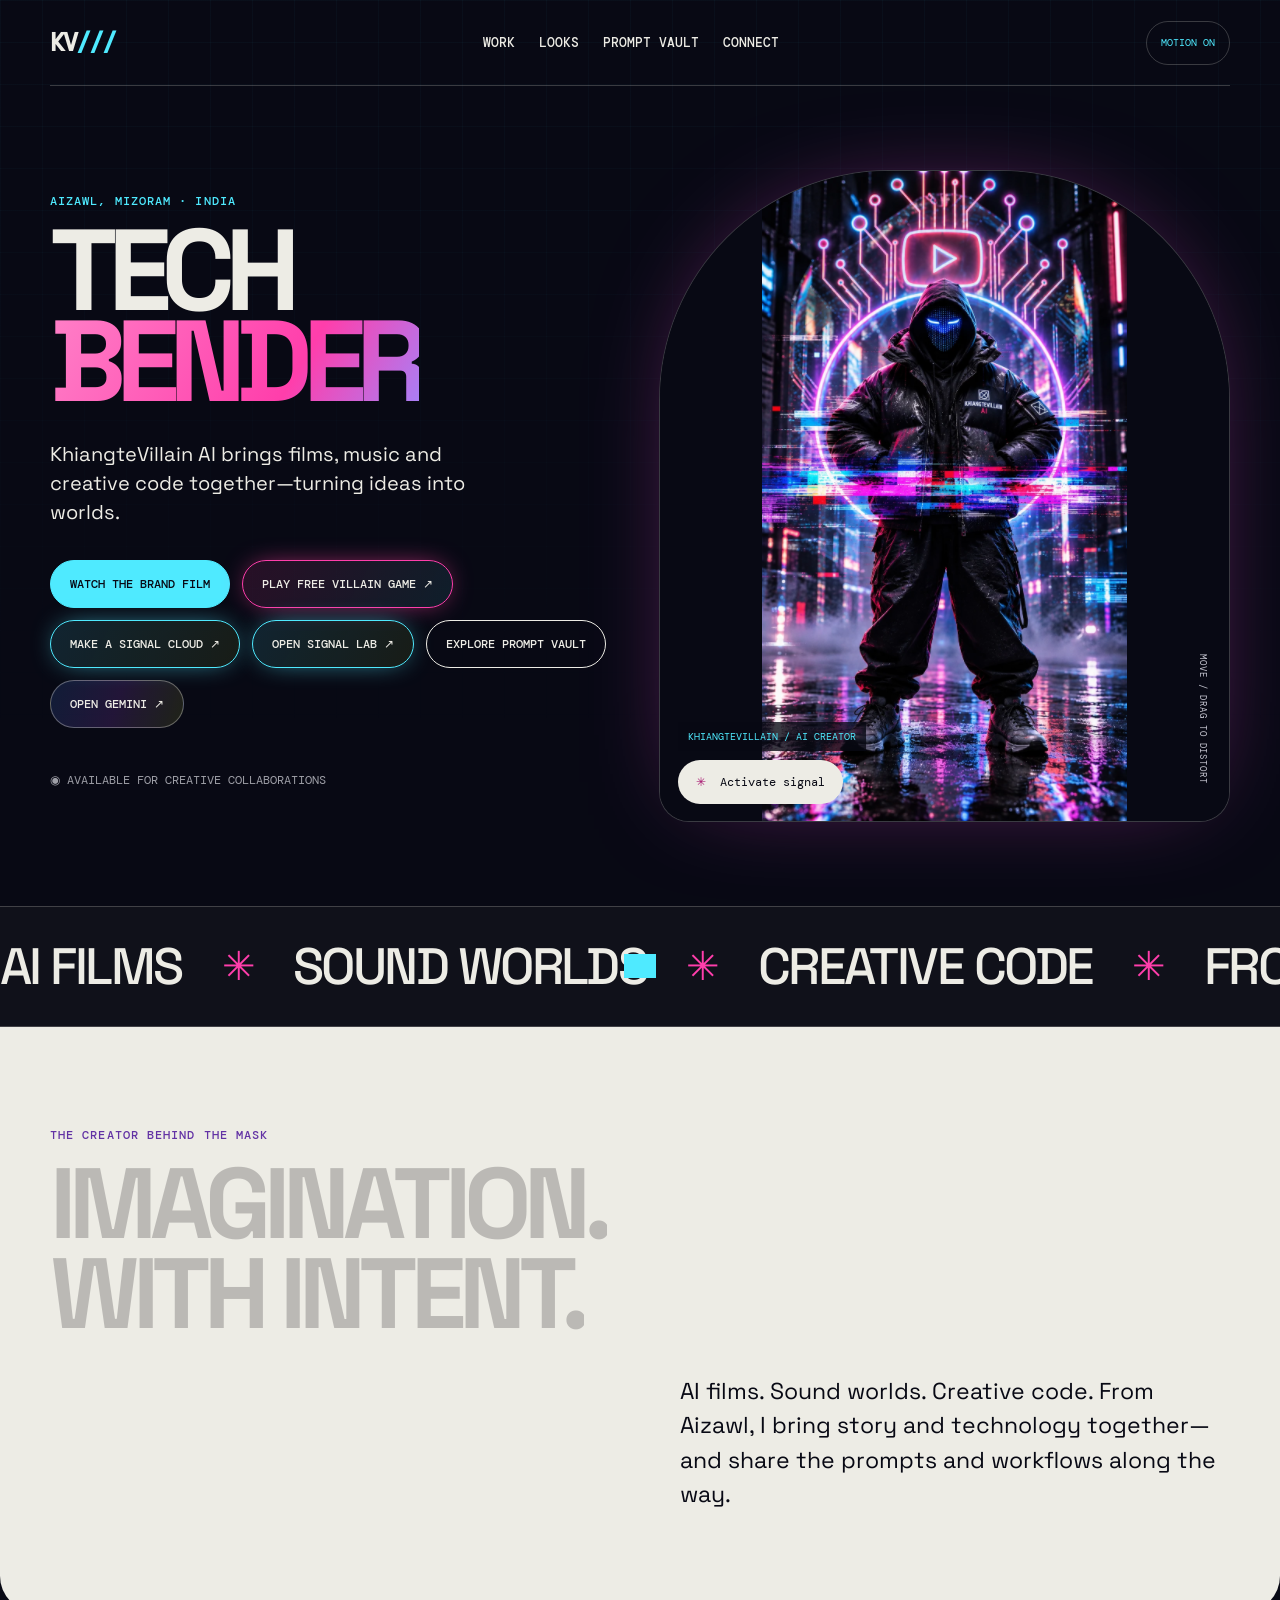
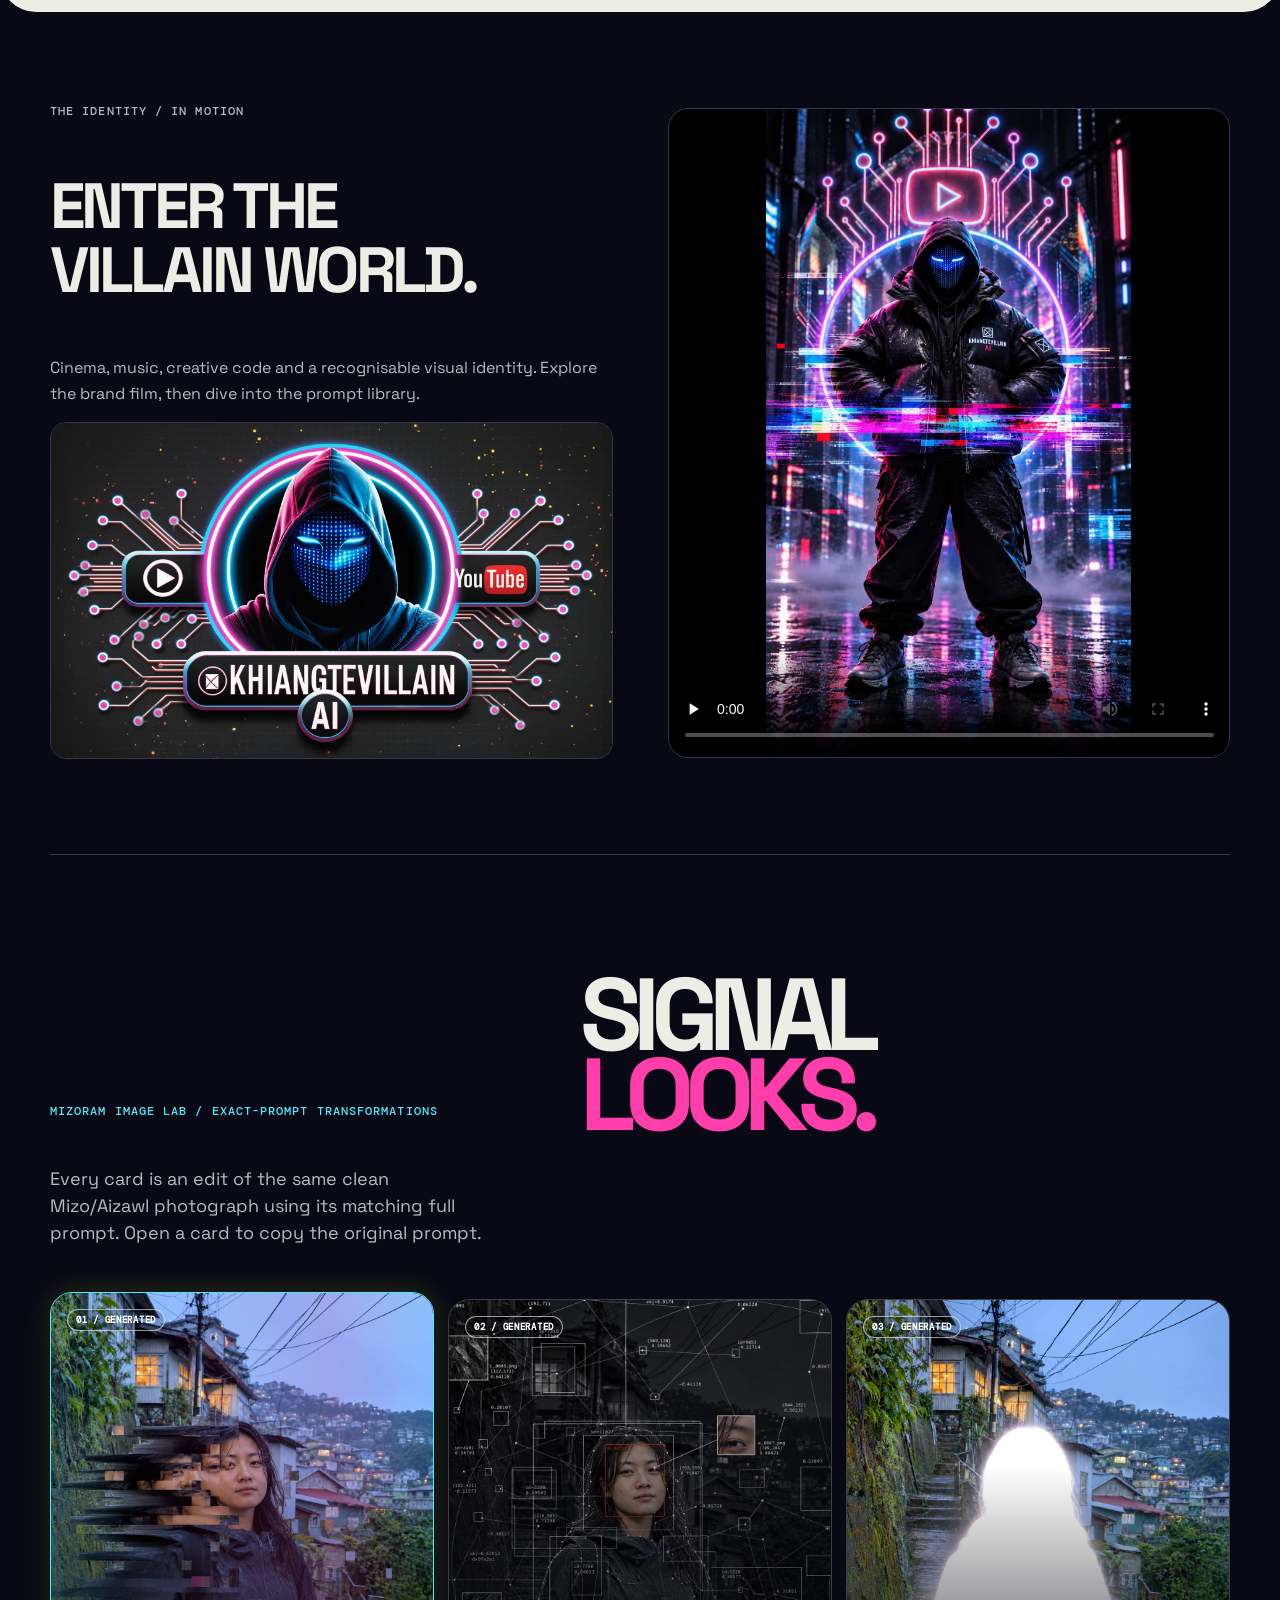
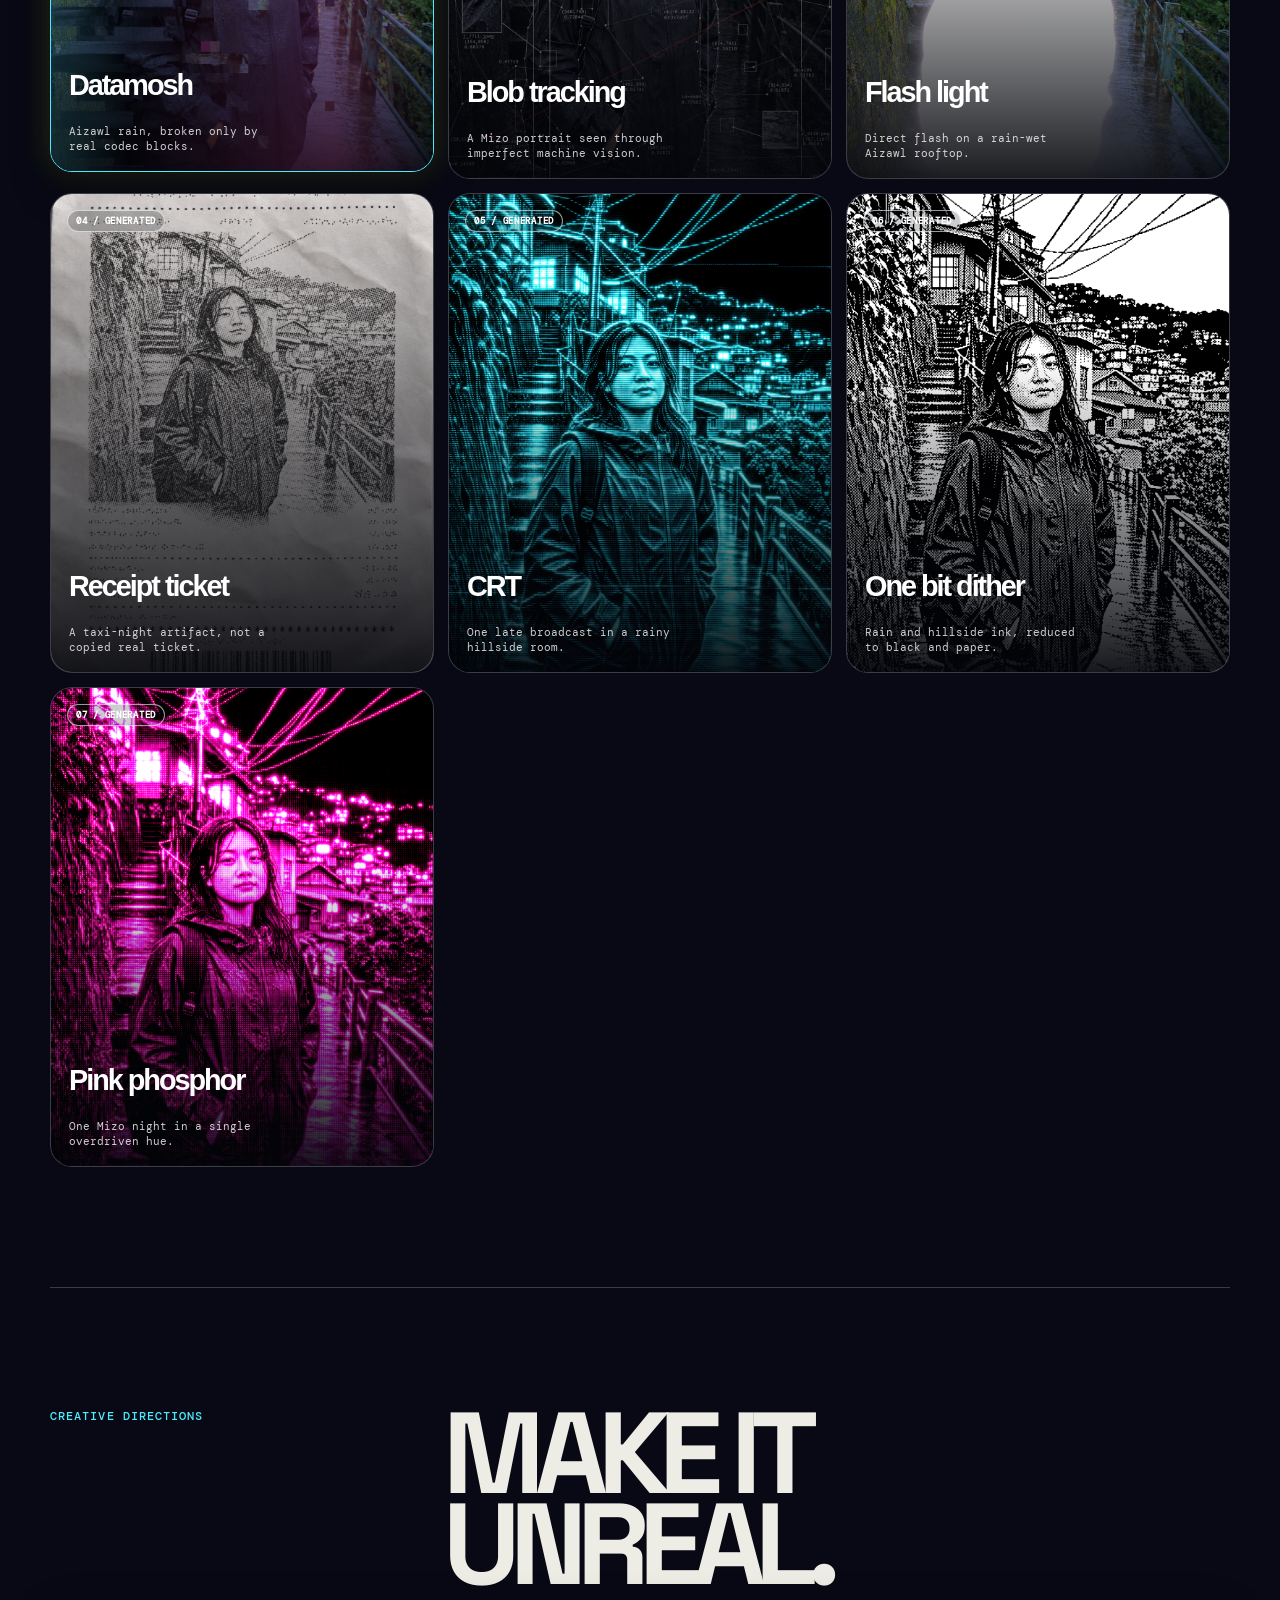
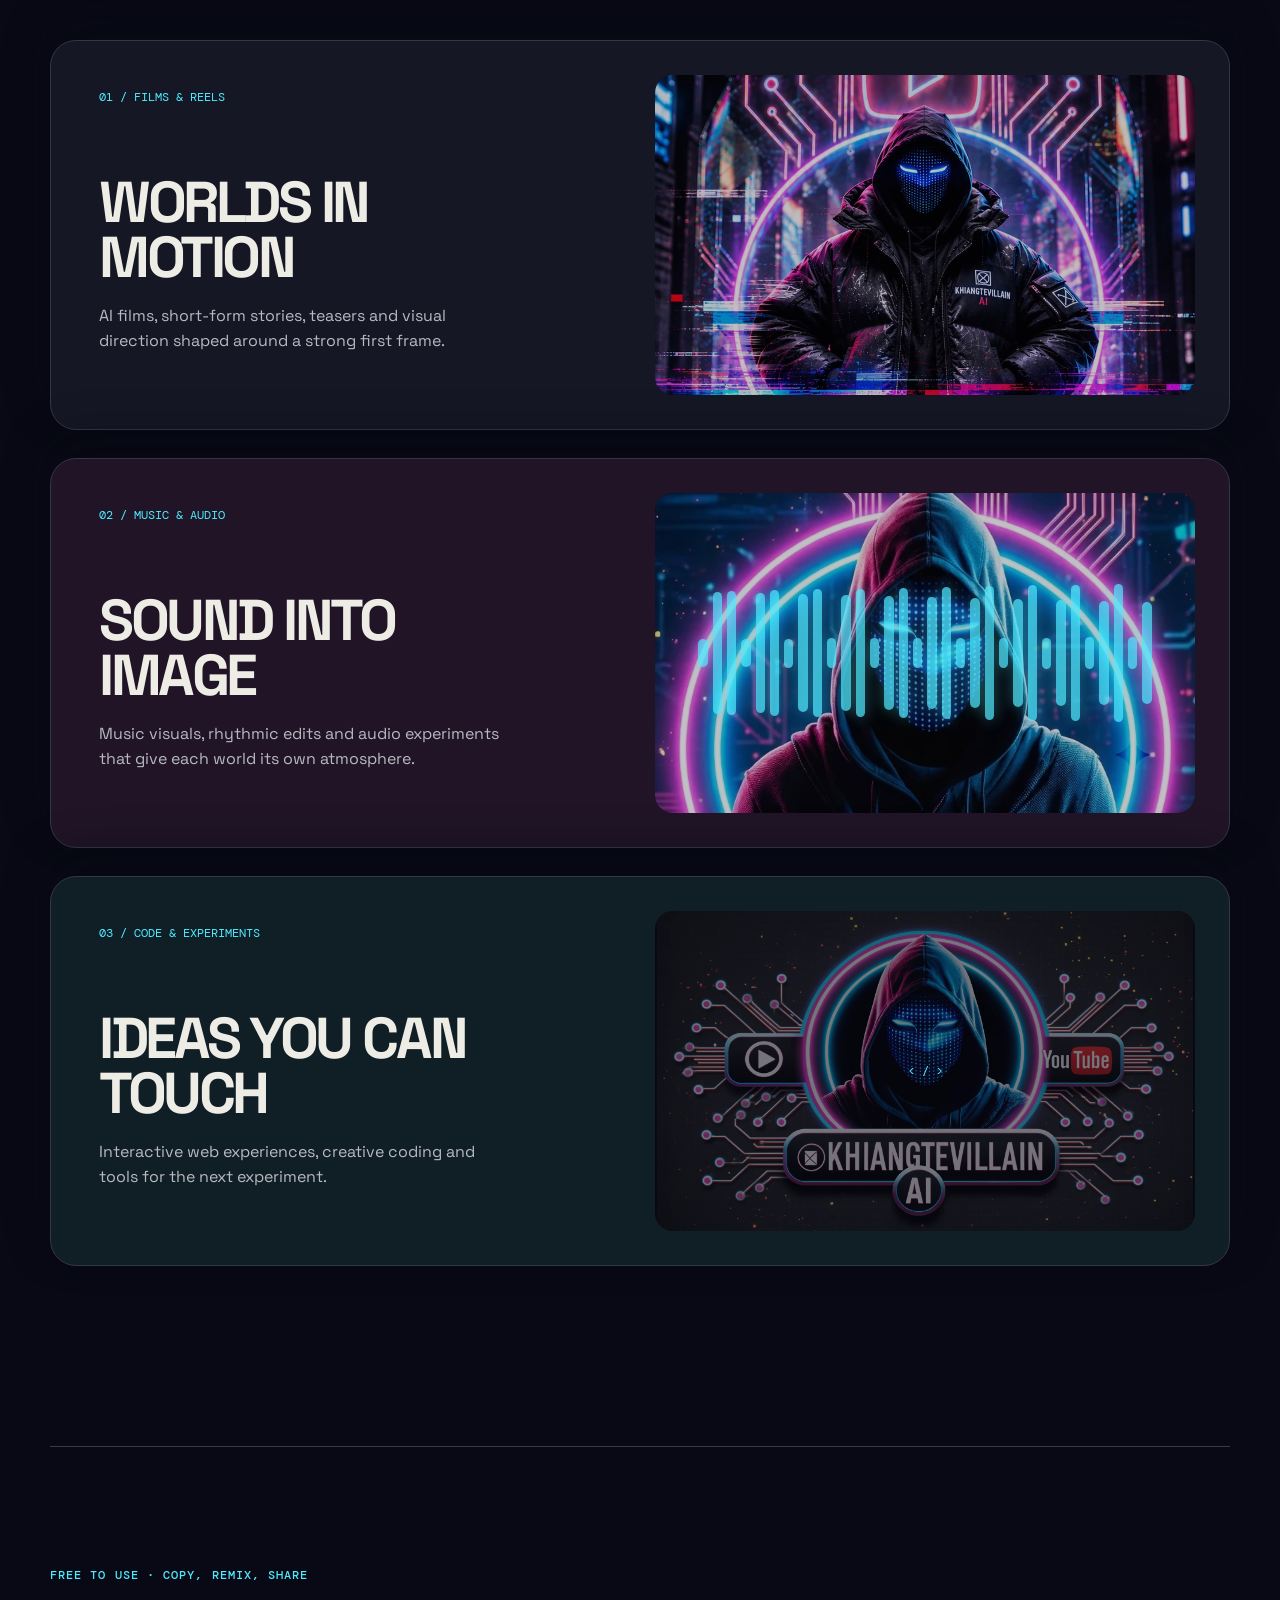
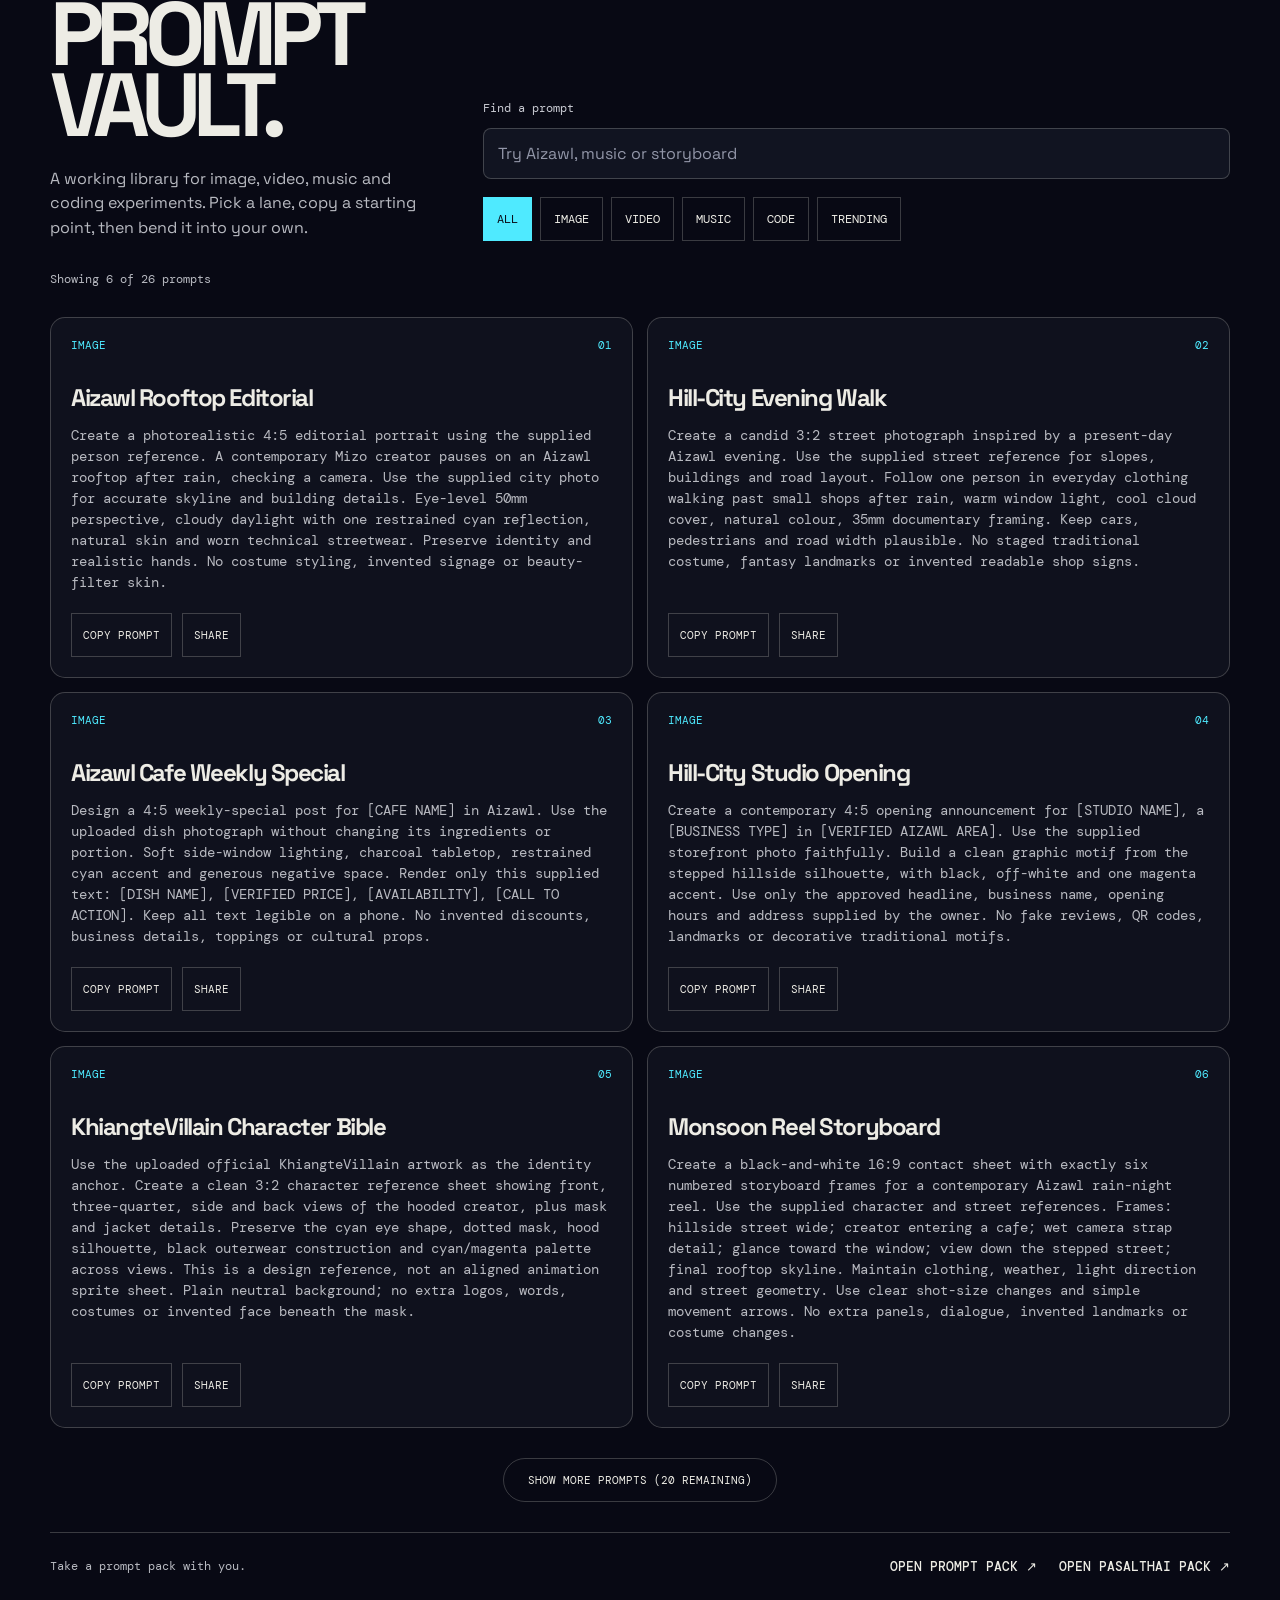
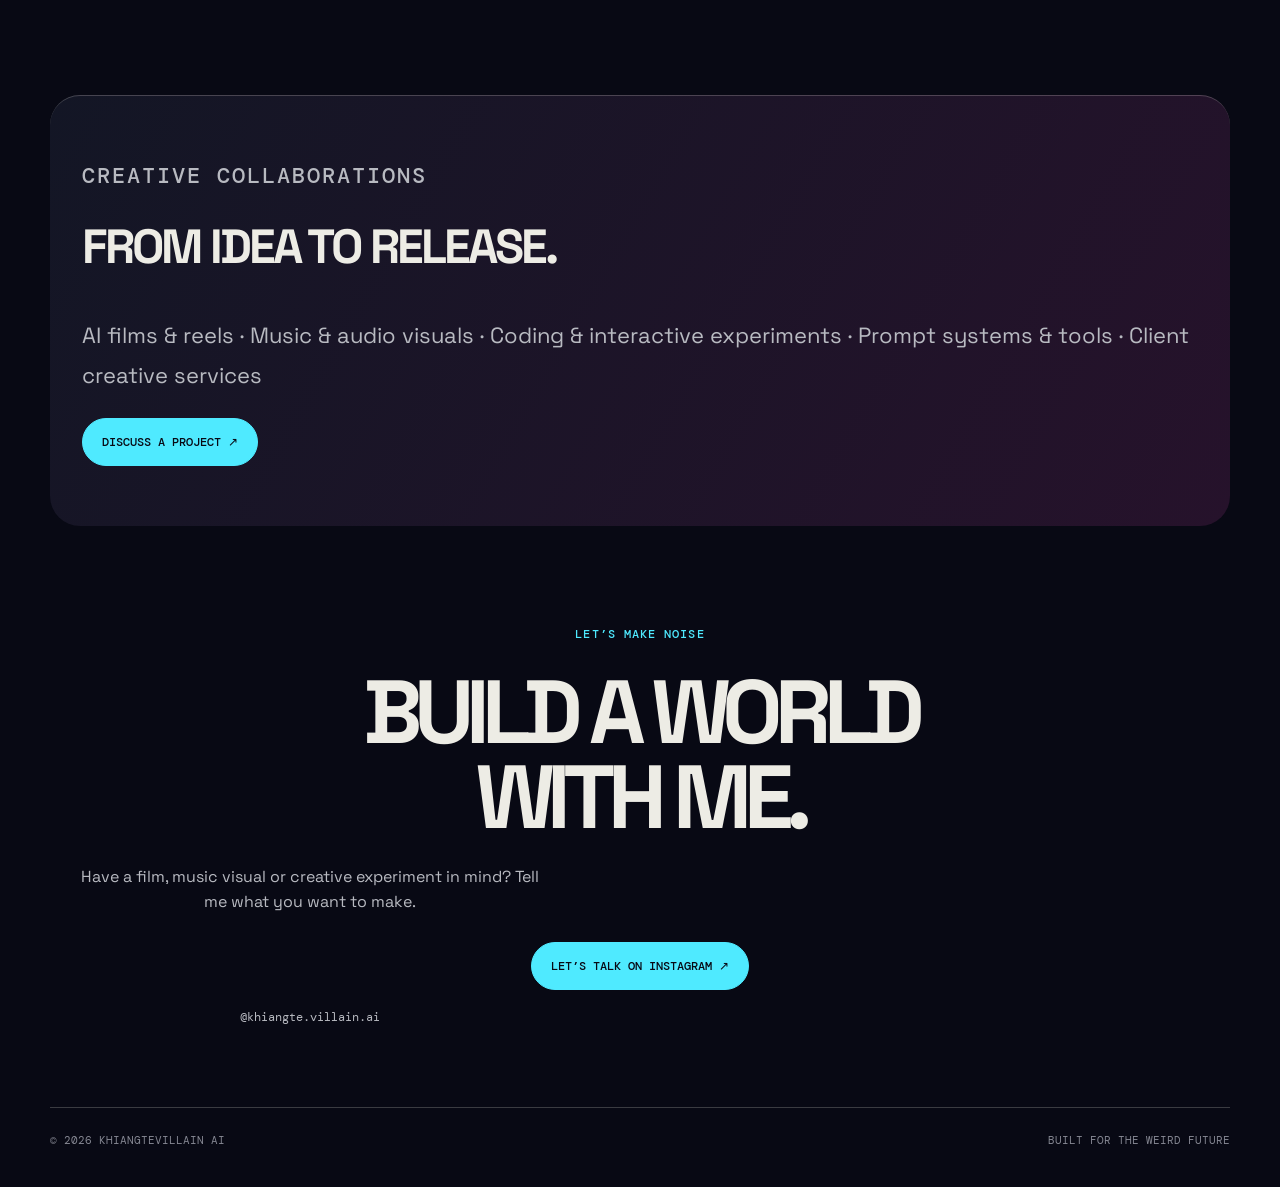
==== index.html @ b13006a2 "Make Signal Looks faithful prompt transformations" ====
<!doctype html>
<html lang="en">
<head>
  <meta charset="utf-8">
  <meta name="viewport" content="width=device-width,initial-scale=1">
  <meta name="description" content="KhiangteVillain AI — films, music, creative code and a free prompt library from Aizawl, Mizoram.">
  <meta name="theme-color" content="#080914">
  <title>KhiangteVillain AI — Films, Sound & Creative Code</title>
  <link rel="icon" href="favicon.png" type="image/png">
  <link rel="preconnect" href="https://fonts.googleapis.com">
  <link rel="preconnect" href="https://fonts.gstatic.com" crossorigin>
  <link href="https://fonts.googleapis.com/css2?family=DM+Mono:wght@400;500&family=Space+Grotesk:wght@400;500;600;700&display=swap" rel="stylesheet">
  <link rel="stylesheet" href="styles.css">
  <link rel="stylesheet" href="brand.css">
  <link rel="stylesheet" href="learning.css">
  <link rel="stylesheet" href="motion.css">
  <link rel="stylesheet" href="looks.css?v=1">
</head>
<body>
  <section id="signal-boot" class="signal-boot" aria-hidden="true" aria-label="KhiangteVillain signal boot sequence">
    <div class="boot-grid" aria-hidden="true"></div>
    <div class="boot-copy">
      <p class="boot-kicker">KHIANGTEVILLAIN // SIGNAL FOUND</p>
      <h2>WORLD<br><em>ONLINE.</em></h2>
      <p class="boot-status">CONNECTING AIZAWL TO THE WEIRD FUTURE <span aria-hidden="true">•••</span></p>
    </div>
    <div class="boot-portrait" aria-hidden="true"><img src="assets/character.webp" width="941" height="1672" alt=""></div>
    <div class="boot-scan" aria-hidden="true"></div>
    <button id="skip-boot" class="boot-skip" type="button">Skip intro ↗</button>
  </section>
  <a class="skip-link" href="#top">Skip to content</a>
  <div class="grid" aria-hidden="true"></div>
  <div class="scroll-glitch-bg" aria-hidden="true"></div>
  <header class="nav wrap"><a class="logo" href="#top" aria-label="KhiangteVillain AI home">KV<span>///</span></a><nav aria-label="Main navigation"><a href="#work">Work</a><a href="#looks">Looks</a><a href="#prompts">Prompt vault</a><a href="#connect">Connect</a></nav></header>
  <main id="top">
    <section class="hero wrap" aria-label="KhiangteVillain AI">
      <div class="hero-copy"><p class="eyebrow">Aizawl, Mizoram · India</p><h1>TECH<br><em>BENDER</em></h1><p class="intro">KhiangteVillain AI brings films, music and creative code together—turning ideas into worlds.</p><div class="actions"><a class="button primary" href="#film">Watch the brand film</a><a class="button game-button" href="game/">Play free Villain Game ↗</a><a class="button cloud-button" href="cloud/">Make a Signal Cloud ↗</a><a class="button cloud-button" href="lab-v14/">Open Signal Lab ↗</a><a class="button" href="#prompts">Explore prompt vault</a><a class="button gemini-button" href="https://gemini.google.com/" target="_blank" rel="noopener noreferrer" aria-label="Open Google Gemini in a new tab">Open Gemini ↗</a></div><p class="signal">◉ AVAILABLE FOR CREATIVE COLLABORATIONS</p></div>
      <div class="hero-art"><img src="assets/character.webp" width="941" height="1672" fetchpriority="high" alt="KhiangteVillain hooded character with cyan mask and neon circuits"><div class="art-label">KHIANGTEVILLAIN / AI CREATOR</div></div>
    </section>
    <section class="about"><div class="wrap"><p class="eyebrow">The creator behind the mask</p><h2>IMAGINATION.<br>WITH INTENT.</h2><p>AI films. Sound worlds. Creative code. From Aizawl, I bring story and technology together—and share the prompts and workflows along the way.</p></div></section>
    <section class="wrap brand-feature" id="film">
      <div><p class="eyebrow">The identity / in motion</p><h2>ENTER THE<br>VILLAIN WORLD.</h2><p>Cinema, music, creative code and a recognisable visual identity. Explore the brand film, then dive into the prompt library.</p><img src="assets/brand.webp" width="1787" height="1068" alt="Official KhiangteVillain AI brand artwork" loading="lazy"></div>
      <video controls playsinline preload="none" width="640" height="1120" poster="assets/character.webp" src="assets/brand-film.mp4" aria-label="KhiangteVillain brand film"><a href="assets/brand-film.mp4">Open the brand film</a></video>
    </section>
    <section class="wrap signal-looks" id="looks" aria-labelledby="looks-title">
      <div class="looks-heading"><p class="eyebrow">Mizoram image lab / exact-prompt transformations</p><h2 id="looks-title">SIGNAL<br><em>LOOKS.</em></h2><p>Every card is an edit of the same clean Mizo/Aizawl photograph using its matching full prompt. Open a card to copy the original prompt.</p></div>
      <div class="looks-gallery">
        <div class="look-list" role="list" aria-label="Signal visual looks">
          <button class="look-card active" type="button" data-look="datamosh" data-prompt-id="01" data-title="Datamosh"><span>01 / Generated</span><strong>Datamosh</strong><i>Aizawl rain, broken only by real codec blocks.</i></button>
          <button class="look-card" type="button" data-look="blob" data-prompt-id="02" data-title="Blob tracking"><span>02 / Generated</span><strong>Blob tracking</strong><i>A Mizo portrait seen through imperfect machine vision.</i></button>
          <button class="look-card" type="button" data-look="flash" data-prompt-id="03" data-title="Flash light"><span>03 / Generated</span><strong>Flash light</strong><i>Direct flash on a rain-wet Aizawl rooftop.</i></button>
          <button class="look-card" type="button" data-look="receipt" data-prompt-id="04" data-title="Receipt ticket"><span>04 / Generated</span><strong>Receipt ticket</strong><i>A taxi-night artifact, not a copied real ticket.</i></button>
          <button class="look-card" type="button" data-look="crt" data-prompt-id="05" data-title="CRT"><span>05 / Generated</span><strong>CRT</strong><i>One late broadcast in a rainy hillside room.</i></button>
          <button class="look-card" type="button" data-look="dither" data-prompt-id="06" data-title="One bit dither"><span>06 / Generated</span><strong>One bit dither</strong><i>Rain and hillside ink, reduced to black and paper.</i></button>
          <button class="look-card" type="button" data-look="phosphor" data-prompt-id="07" data-title="Pink phosphor"><span>07 / Generated</span><strong>Pink phosphor</strong><i>One Mizo night in a single overdriven hue.</i></button>
        </div>
      </div>
    </section>
    <section id="work" class="wrap section"><div class="section-head"><p class="eyebrow">Creative directions</p><h2>MAKE IT<br>UNREAL.</h2></div><div class="work-grid">
      <article><span>01 / FILMS & REELS</span><h3>WORLDS IN MOTION</h3><p>AI films, short-form stories, teasers and visual direction shaped around a strong first frame.</p></article>
      <article><span>02 / MUSIC & AUDIO</span><h3>SOUND INTO IMAGE</h3><p>Music visuals, rhythmic edits and audio experiments that give each world its own atmosphere.</p></article>
      <article><span>03 / CODE & EXPERIMENTS</span><h3>IDEAS YOU CAN TOUCH</h3><p>Interactive web experiences, creative coding and tools for the next experiment.</p></article>
    </div></section>
    <section id="prompts" class="wrap section vault">
      <div class="vault-intro"><p class="eyebrow">Free to use · Copy, remix, share</p><h2>PROMPT<br>VAULT.</h2><p>A working library for image, video, music and coding experiments. Pick a lane, copy a starting point, then bend it into your own.</p></div>
      <div class="vault-tools"><label for="prompt-search">Find a prompt</label><input id="prompt-search" type="search" placeholder="Try Aizawl, music or storyboard" autocomplete="off"><div class="vault-controls" role="group" aria-label="Prompt categories"><button class="filter active" type="button" data-category="all" aria-pressed="true">All</button><button class="filter" type="button" data-category="image" aria-pressed="false">Image</button><button class="filter" type="button" data-category="video" aria-pressed="false">Video</button><button class="filter" type="button" data-category="music" aria-pressed="false">Music</button><button class="filter" type="button" data-category="code" aria-pressed="false">Code</button><button class="filter" type="button" data-category="trending" aria-pressed="false">Trending</button></div></div>
      <p id="prompt-count" role="status" aria-live="polite"></p>
      <div id="prompt-grid" class="prompt-grid"></div>
      <button id="more-prompts" class="mini-button" type="button" hidden>Show more prompts</button>
      <noscript><p>Enable JavaScript to search and copy individual prompts, or open the downloadable prompt packs below.</p></noscript>
      <div class="vault-footer"><p>Take a prompt pack with you.</p><div><a class="text-link" href="prompt-packs/PromptPack.pdf" target="_blank" rel="noopener">Open Prompt Pack ↗</a><a class="text-link" href="prompt-packs/Pasalthaitesenapromptpack.pdf" target="_blank" rel="noopener">Open Pasalthai Pack ↗</a></div></div>
    </section>
    <section class="wrap brand-services" id="services"><p class="eyebrow">Creative collaborations</p><h2>FROM IDEA TO RELEASE.</h2><p>AI films & reels · Music & audio visuals · Coding & interactive experiments · Prompt systems & tools · Client creative services</p><a class="button primary" href="#connect">Discuss a project ↗</a></section>
    <section id="connect" class="wrap connect"><p class="eyebrow">Let’s make noise</p><h2>BUILD A WORLD<br>WITH ME.</h2><p>Have a film, music visual or creative experiment in mind? Tell me what you want to make.</p><a class="button primary" href="https://www.instagram.com/khiangte.villain.ai/" target="_blank" rel="noopener">Let’s talk on Instagram ↗</a><p class="contact-handle">@khiangte.villain.ai</p></section>
  </main>
  <footer class="wrap"><span>© <span id="year">2026</span> KHIANGTEVILLAIN AI</span><span>BUILT FOR THE WEIRD FUTURE</span></footer>
  <div id="toast" role="status" aria-live="polite"></div>
  <dialog id="look-dialog" class="look-dialog" aria-labelledby="look-dialog-title"><button class="dialog-close" type="button" aria-label="Close Signal Look">×</button><p class="eyebrow">Signal Look / Original creative brief</p><h2 id="look-dialog-title">Signal Smear</h2><p id="look-dialog-summary"></p><textarea id="look-dialog-prompt" readonly aria-label="Selected Signal Look prompt"></textarea><div><button class="button primary" id="copy-look" type="button">Copy prompt</button><a class="button" href="https://gemini.google.com/" target="_blank" rel="noopener noreferrer">Open Gemini ↗</a></div></dialog>
  <script src="script.js" defer></script><script src="mizo-prompts.js" defer></script><script src="looks.js?v=1" defer></script><script type="module" src="brand.js"></script>
</body>
</html>
---- styles.css ----
:root{--ink:#080914;--paper:#edece5;--acid:#d9ff36;--pink:#ff3e9d;--line:rgba(237,236,229,.22)}*{box-sizing:border-box}html{scroll-behavior:smooth}body{margin:0;background:var(--ink);color:var(--paper);font-family:"Space Grotesk",sans-serif;overflow-x:hidden}.grid{position:fixed;inset:0;z-index:-2;background:linear-gradient(rgba(217,255,54,.05) 1px,transparent 1px),linear-gradient(90deg,rgba(217,255,54,.05) 1px,transparent 1px);background-size:42px 42px;mask-image:linear-gradient(black,transparent 85%)}.wrap{width:min(1180px,calc(100% - 40px));margin:auto}.nav{height:86px;display:flex;align-items:center;justify-content:space-between;border-bottom:1px solid var(--line)}.logo{font:700 25px "DM Mono",monospace;color:var(--paper);text-decoration:none;letter-spacing:-2px}.logo span{color:var(--acid)}nav{display:flex;gap:24px}nav a,.text-link{color:var(--paper);font:500 13px "DM Mono",monospace;text-decoration:none;text-transform:uppercase}.nav a:hover,.text-link:hover{color:var(--acid)}.hero{min-height:680px;display:grid;grid-template-columns:1fr 1fr;align-items:center;gap:38px}.eyebrow{font:500 12px "DM Mono",monospace;letter-spacing:.09em;text-transform:uppercase;color:var(--acid);margin:0 0 16px}.hero h1,.section h2,.connect h2{font-size:clamp(58px,9vw,132px);line-height:.79;letter-spacing:-.09em;margin:0;max-width:680px}.hero h1 em{font-style:normal;color:var(--pink)}.intro{font-size:20px;line-height:1.45;max-width:460px;margin:33px 0}.actions{display:flex;gap:12px;flex-wrap:wrap}.button{display:inline-block;padding:15px 19px;border:1px solid var(--paper);color:var(--paper);text-decoration:none;font:500 12px "DM Mono",monospace;text-transform:uppercase;transition:.2s}.button:hover{background:var(--paper);color:var(--ink)}.button.primary{background:var(--acid);color:var(--ink);border-color:var(--acid)}.button.primary:hover{background:var(--pink);border-color:var(--pink)}.signal{font:12px "DM Mono",monospace;color:#9e9fa7;margin-top:44px}.hero-art{position:relative;transform:rotate(2deg);border:1px solid var(--line);background:#141623;padding:12px}.hero-art:after{content:"";position:absolute;inset:-8px;border:1px solid var(--pink);z-index:-1}.hero-art img{width:100%;height:500px;object-fit:cover;object-position:center;display:block;filter:saturate(.85) contrast(1.1)}.art-label{position:absolute;bottom:24px;left:24px;background:var(--ink);padding:8px 10px;font:11px "DM Mono",monospace;color:var(--acid)}.section{padding:120px 0;border-top:1px solid var(--line)}.section-head{display:grid;grid-template-columns:1fr 2fr;align-items:start;margin-bottom:50px}.work-grid{display:grid;grid-template-columns:repeat(3,1fr);border:1px solid var(--line)}.work-grid article{min-height:245px;padding:22px;border-right:1px solid var(--line);display:flex;flex-direction:column}.work-grid article:last-child{border:0}.work-grid span{font:12px "DM Mono",monospace;color:var(--acid)}h3{font-size:28px;letter-spacing:-.06em;margin:auto 0 8px}.work-grid p,.vault-intro>p:not(.eyebrow),.connect>p:not(.eyebrow){line-height:1.55;color:#b8bac1;margin:0}.vault{display:grid;grid-template-columns:1fr 2fr;gap:60px}.vault-intro h2{font-size:clamp(54px,7vw,96px);margin-bottom:26px}.vault-controls{display:flex;gap:8px;flex-wrap:wrap;align-self:end}.filter{cursor:pointer;border:1px solid var(--line);background:transparent;color:var(--paper);padding:10px 13px;font:12px "DM Mono",monospace;text-transform:uppercase}.filter.active,.filter:hover{background:var(--acid);border-color:var(--acid);color:var(--ink)}.prompt-grid{grid-column:1/-1;display:grid;grid-template-columns:repeat(2,1fr);gap:14px}.prompt-card{border:1px solid var(--line);padding:20px;background:rgba(20,22,35,.65);display:flex;flex-direction:column;min-height:250px}.card-meta{display:flex;justify-content:space-between;font:11px "DM Mono",monospace;color:var(--acid);text-transform:uppercase}.prompt-card h3{font-size:24px;margin:30px 0 12px}.prompt-copy{font:14px/1.5 "DM Mono",monospace;color:#b8bac1;margin:0 0 20px;white-space:pre-line}.card-actions{margin-top:auto;display:flex;gap:10px}.mini-button{cursor:pointer;border:1px solid var(--line);background:transparent;color:var(--paper);padding:9px 11px;font:11px "DM Mono",monospace;text-transform:uppercase}.mini-button:hover{border-color:var(--acid);color:var(--acid)}.vault-footer{grid-column:1/-1;display:flex;align-items:center;justify-content:space-between;gap:20px;border-top:1px solid var(--line);padding-top:25px}.vault-footer p{margin:0;font:12px "DM Mono",monospace;color:#b8bac1}.vault-footer div{display:flex;gap:22px;flex-wrap:wrap}.connect{padding:120px 0}.connect h2{font-size:clamp(48px,7vw,100px);margin-bottom:25px}.connect>p{max-width:480px;margin-bottom:28px!important}footer{border-top:1px solid var(--line);padding:25px 0 40px;display:flex;justify-content:space-between;gap:20px;color:#858792;font:11px "DM Mono",monospace}#toast{position:fixed;bottom:22px;left:50%;transform:translateX(-50%) translateY(100px);background:var(--acid);color:var(--ink);padding:12px 16px;font:12px "DM Mono",monospace;transition:.25s;z-index:2}#toast.show{transform:translateX(-50%) translateY(0)}@media(max-width:760px){.wrap{width:min(100% - 28px,1180px)}.nav{height:70px}.nav nav{gap:13px}.nav nav a{font-size:10px}.hero{grid-template-columns:1fr;min-height:auto;padding:85px 0 95px}.hero-art{grid-row:1}.hero-art img{height:350px}.hero-copy{grid-row:2}.section{padding:80px 0}.section-head,.vault{display:block}.section-head h2{margin-top:24px}.work-grid,.prompt-grid{grid-template-columns:1fr}.work-grid article{border-right:0;border-bottom:1px solid var(--line);min-height:190px}.work-grid article:last-child{border:0}.vault-intro{margin-bottom:35px}.vault-controls{margin-bottom:26px}.prompt-card{min-height:220px}.vault-footer,footer{align-items:flex-start;flex-direction:column}.connect{padding:80px 0}}

.gemini-button{border-color:rgba(237,236,229,.35);display:inline-flex;align-items:center;gap:8px;background:linear-gradient(110deg,rgba(66,133,244,.16),rgba(157,78,221,.18),rgba(217,255,54,.11));}.gemini-button:hover{background:linear-gradient(110deg,#4285f4,#a142f4,#ff3e9d);border-color:transparent;color:#fff}.gemini-mark{width:16px;height:16px;fill:currentColor;filter:drop-shadow(0 0 7px rgba(178,120,255,.65));}
.game-button{border-color:var(--pink);background:linear-gradient(120deg,#ff3e9d22,#4feaff18);box-shadow:0 0 28px -10px #ff3e9d}.game-button:hover{background:var(--pink);border-color:var(--pink);color:var(--ink)}
.cloud-button{border-color:#4feaff;background:linear-gradient(120deg,#4feaff20,#d9ff3614);box-shadow:0 0 28px -11px #4feaff}.cloud-button:hover{background:#4feaff;border-color:#4feaff;color:var(--ink)}
---- brand.css ----
:root{--acid:#4feaff;--pink:#ff3eab} .hero-art{transform:none;background:#080914;border-radius:240px 240px 18px 18px;overflow:hidden;padding:0}.hero-art img{height:650px;object-position:center;filter:none}.hero-art canvas{position:absolute;inset:0;width:100%;height:100%;pointer-events:none}.hero-art:after{display:none}.hero{min-height:850px}.hero h1{font-size:clamp(70px,9vw,132px)}.button{border-radius:30px}.brand-feature{display:grid;grid-template-columns:1fr 1fr;gap:55px;align-items:center;padding:90px 0}.brand-feature video{width:100%;max-height:650px;background:#000;border-radius:20px}.brand-feature img{width:100%;border-radius:16px}.brand-feature h2{font-size:clamp(40px,5vw,72px);line-height:1;letter-spacing:-.06em}.brand-feature p{color:#b8bac1;line-height:1.6}.work-grid{border-radius:20px;overflow:hidden}.prompt-card{border-radius:15px}.brand-services{padding:60px 0;border-top:1px solid var(--line)}.brand-services p{font-size:22px;line-height:1.8;color:#b8bac1}.brand-services h2{font-size:48px;letter-spacing:-.06em}@media(max-width:760px){.hero-art img{height:480px}.hero{min-height:0}.brand-feature{grid-template-columns:1fr;gap:25px;padding:60px 0}}@media(prefers-reduced-motion:reduce){html{scroll-behavior:auto}*{animation:none!important;transition:none!important}}
---- learning.css ----
.about{background:#edece5;color:#080914;padding:100px 0;border-radius:40px 40px 0 0}.about .eyebrow{color:#6232a4}.about h2{font-size:clamp(48px,8vw,112px);line-height:.9;letter-spacing:-.07em;margin:0}.about p:last-child{max-width:550px;margin:35px 0 0 auto;font-size:23px;line-height:1.5}
a:focus-visible,button:focus-visible,input:focus-visible{outline:3px solid var(--acid);outline-offset:5px}.skip-link{position:absolute;top:0;left:16px;z-index:10;padding:16px;background:var(--acid);color:var(--ink);transform:translateY(-120%)}.skip-link:focus{transform:none}.hero-art .art-label{z-index:2}.hero-art img{object-fit:contain;background:#080914}.brand-feature img{height:auto}.brand-feature video{height:auto;aspect-ratio:4/7;object-fit:contain}
.brand-services{background:linear-gradient(120deg,#131625,#26122b);padding:60px 32px;border-radius:30px}.nav{height:auto;min-height:86px;gap:20px;flex-wrap:wrap;padding-top:15px;padding-bottom:15px}.mini-button,.filter{min-height:44px}.prompt-copy{overflow-wrap:anywhere}.vault-tools{align-self:end;min-width:0}.vault-tools label{display:block;margin-bottom:12px;font:12px 'DM Mono',monospace;color:#c9cbd3}.vault-tools input{display:block;width:100%;min-height:48px;border:1px solid var(--line);border-radius:8px;background:#111421;color:var(--paper);padding:14px;font:16px 'Space Grotesk',sans-serif;margin-bottom:18px}.vault-tools input::placeholder{color:#9296a8}.vault-controls{margin-bottom:0}#prompt-count{grid-column:1/-1;margin:0;color:#b8bac1;font:12px 'DM Mono',monospace}#more-prompts{grid-column:1/-1;justify-self:center;border-radius:30px;padding:14px 24px}#more-prompts[hidden]{display:none}.vault{row-gap:30px}
.connect{text-align:center;padding:100px 20px 80px}.connect h2{max-width:none;margin:0 auto 25px;font-size:clamp(42px,7vw,92px);line-height:.95}.connect>p{margin-left:auto;margin-right:auto}.connect .contact-handle{font:12px 'DM Mono',monospace;margin-top:18px!important;margin-bottom:0!important;color:#a5a8b5}.work-grid:not(.motion-cards) article{display:flex;position:relative;top:auto;min-height:240px}.brand-services h2{margin-top:20px}
@media(max-width:760px){.about{padding:70px 0}.about p:last-child{font-size:19px}.nav nav{gap:15px;flex-wrap:wrap}.vault-tools{margin-bottom:22px}.prompt-grid{margin:20px 0}.vault-footer{margin-top:28px}.brand-services{padding:38px 22px}.brand-services h2{font-size:36px}.brand-services p{font-size:18px}.connect{padding:75px 12px 60px}.connect h2{font-size:clamp(40px,8.5vw,64px)}.nav nav a{display:inline-flex;align-items:center;min-height:44px}.work-grid:not(.motion-cards) article h3{margin-top:28px}}
@media(max-width:380px){.hero h1{font-size:20vw}.nav{align-items:center}.nav nav{order:3;width:100%;justify-content:space-between}.nav nav a{font-size:11px}.actions .button{max-width:100%}.brand-services{padding:35px 18px}}
---- motion.css ----
.grid{background-image:linear-gradient(#4feaff08 1px,transparent 1px),linear-gradient(90deg,#4feaff08 1px,transparent 1px)}
.hero{position:relative;min-height:820px}.hero-copy{position:relative;z-index:2}.hero h1 em{background:linear-gradient(120deg,#ff83c9,#ff3eab 65%,#9e87ff);background-clip:text;color:transparent}.hero-art{border-radius:230px 230px 30px 30px;box-shadow:0 0 100px -40px #8b2d80;isolation:isolate;user-select:none;touch-action:pan-y;cursor:grab}.hero-art:active{cursor:grabbing}.hero-art.webgl-ready>img{opacity:0}.hero-art canvas{z-index:1;pointer-events:none}.hero-art .art-label{left:18px;bottom:70px;font-size:10px;background:#080914c9}.signal-trigger{position:absolute;bottom:17px;left:18px;z-index:3;background:#edece5;color:#080914;border:0;border-radius:40px;padding:13px 18px;min-height:44px;cursor:pointer;font:12px 'DM Mono',monospace}.signal-trigger span{color:#a91b73;margin-right:7px}.signal-trigger:disabled{opacity:.4;cursor:default}.motion-hint{position:absolute;right:20px;bottom:37px;z-index:3;font:9px 'DM Mono',monospace;color:#c5c5d0;writing-mode:vertical-rl;letter-spacing:.1em}.motion-toggle{background:none;border:1px solid var(--line);color:#b8bac1;border-radius:30px;padding:10px 14px;min-height:44px;cursor:pointer;font:10px 'DM Mono',monospace;text-transform:uppercase}.motion-toggle[aria-pressed=true]{color:var(--acid)}
.motion-ribbon{overflow:hidden;border-block:1px solid var(--line);padding:27px 0;background:#10111a}.ribbon-track{display:flex;width:max-content;align-items:center;gap:40px;font-size:clamp(24px,4vw,56px);font-weight:500;letter-spacing:-.05em;will-change:transform}.ribbon-track i{font-style:normal;color:var(--pink);font-size:40px}.about{border-radius:0 0 36px 36px}.about h2 span{background:linear-gradient(90deg,#080914 var(--reveal,100%),#bbb9b5 var(--reveal,100%));background-clip:text;color:transparent}.about h2{font-size:clamp(36px,7.8vw,104px)}
.work-grid{display:block;border:0;overflow:visible;padding-bottom:32px}.work-grid article{position:sticky;top:32px;display:grid;grid-template-columns:1fr 1fr;gap:30px;min-height:390px;margin-bottom:28px;padding:34px;border:1px solid #343746!important;border-radius:26px;background:#151724;transform-origin:top center;box-shadow:0 -20px 45px #08091466;overflow:hidden}.work-grid article:nth-child(2){top:48px;background:#201426}.work-grid article:nth-child(3){top:64px;background:#101e26}.direction-copy{display:flex;flex-direction:column;align-items:flex-start;position:relative;z-index:2;padding:14px}.direction-copy h3{font-size:clamp(28px,4.5vw,60px);line-height:.95;max-width:450px;margin:70px 0 20px}.direction-copy p{max-width:400px}.direction-art{position:relative;border-radius:18px;overflow:hidden;min-height:320px;background:#080914}.direction-art img{position:absolute;width:100%;height:100%;object-fit:cover;object-position:center 36%;opacity:.75;transition:transform .8s ease,opacity .8s}.work-grid article:hover .direction-art img{transform:scale(1.035);opacity:1}.work-grid article:nth-child(3) .direction-art img{object-fit:contain;opacity:.45}.waveform{position:absolute;inset:20% 8%;display:flex;align-items:center;gap:5px}.waveform i{flex:1;height:var(--height);background:#4feaffbb;box-shadow:0 0 15px #4feaff66;border-radius:8px;animation:wave-beat 1.7s ease-in-out infinite alternate;animation-delay:calc(var(--bar)*-.07s)}@keyframes wave-beat{to{transform:scaleY(.25);background:#ff3eabbb}}.code-glyph{position:absolute;inset:0;display:grid;place-items:center;font:80px 'DM Mono',monospace;color:#4feaff;text-shadow:0 0 50px #4feaff66}.button{transition:translate .2s ease,background .2s,color .2s}.brand-feature video{border:1px solid #343746}.brand-feature img{border:1px solid #343746}.motion-paused *, .motion-paused *:before, .motion-paused *:after{animation:none!important;transition:none!important}.motion-paused{scroll-behavior:auto}.motion-paused .work-grid article{position:relative;top:auto}.motion-paused .motion-hint{display:none}
@media(max-width:760px){.hero{padding:30px 0 65px;gap:38px;min-height:0}.hero-art{border-radius:180px 180px 24px 24px}.hero-art img{height:min(125vw,520px)}.hero-art .art-label{font-size:9px}.hero h1{font-size:clamp(58px,17vw,115px)}.hero-copy{padding-inline:8px}.nav{gap:12px}.nav .motion-toggle{margin-left:auto}.hero .signal{margin-top:28px;font-size:10px}.work-grid article{position:relative!important;top:auto!important;grid-template-columns:1fr;padding:18px;gap:22px;min-height:0}.direction-copy{padding:8px}.direction-copy h3{margin-top:32px;font-size:40px}.direction-art{min-height:280px}.ribbon-track{gap:24px}.motion-ribbon{padding:15px 0}.about h2{font-size:clamp(32px,8vw,59px)}.about{border-radius:0 0 24px 24px}.signal-trigger{font-size:11px}.motion-hint{right:14px}}
.work-grid article:first-child .direction-art img{object-position:center 20%}
.ribbon-track{gap:0}.ribbon-group{display:flex;align-items:center;gap:40px;padding-right:40px}
@media(max-width:760px){.ribbon-group{gap:24px;padding-right:24px}}
@media(prefers-reduced-motion:reduce){.work-grid article{position:relative!important;top:auto!important}.about h2 span{background:none;color:#080914}.motion-hint{display:none}}

/* One-time opening transmission. It reuses the supplied brand portrait; no new identity asset is invented. */
.signal-boot{position:fixed;inset:0;z-index:1000;display:grid;place-items:center;overflow:hidden;background:#05060d;color:var(--paper);opacity:0;visibility:hidden;transition:opacity .65s ease,visibility .65s step-end}.signal-boot.is-active{opacity:1;visibility:visible;transition:opacity .2s ease}.signal-boot.is-leaving{opacity:0;visibility:hidden;transition:opacity .7s ease,visibility .7s step-end}.boot-grid{position:absolute;inset:-20%;background-image:linear-gradient(#4feaff16 1px,transparent 1px),linear-gradient(90deg,#4feaff16 1px,transparent 1px);background-size:52px 52px;transform:perspective(700px) rotateX(62deg) translateY(23%);mask-image:linear-gradient(transparent 3%,black 44%,transparent 90%);animation:boot-grid 1.85s cubic-bezier(.22,.7,.2,1) both}.boot-copy{position:relative;z-index:3;width:min(100% - 44px,950px);align-self:end;margin-bottom:min(11vh,110px);text-align:center}.boot-kicker,.boot-status{margin:0;font:500 clamp(10px,1.5vw,14px) "DM Mono",monospace;letter-spacing:.14em;color:var(--acid)}.boot-copy h2{margin:18px 0 12px;font-size:clamp(74px,15vw,220px);line-height:.71;letter-spacing:-.11em}.boot-copy h2 em{font-style:normal;color:var(--pink);text-shadow:0 0 32px #ff3e9d80}.boot-status{color:#b8bac1;animation:boot-status 1.85s linear both}.boot-status span{color:var(--acid)}.boot-portrait{position:absolute;z-index:1;width:min(42vw,500px);height:92vh;top:0;left:50%;overflow:hidden;transform:translateX(-50%) scale(1.16);opacity:.3;filter:contrast(1.22) saturate(1.5);mask-image:linear-gradient(to bottom,transparent 0%,black 18%,black 75%,transparent 100%);animation:boot-portrait 1.85s cubic-bezier(.2,.8,.2,1) both}.boot-portrait img{width:100%;height:100%;object-fit:cover;object-position:center 24%}.boot-portrait:after{content:"";position:absolute;inset:0;background:radial-gradient(ellipse at 50% 31%,#4feaffaa 0 2%,transparent 6%),radial-gradient(ellipse at 50% 31%,transparent 0 21%,#ff3e9d66 22%,transparent 29%);mix-blend-mode:screen}.boot-scan{position:absolute;z-index:2;inset:0;pointer-events:none;background:linear-gradient(to bottom,transparent 0 39%,#d9ff36 47%,#4feaff 50%,transparent 56%);mix-blend-mode:screen;transform:translateY(-110%);animation:boot-scan 1.85s cubic-bezier(.4,0,.2,1) both}.boot-skip{position:absolute;z-index:4;right:20px;bottom:18px;border:1px solid #edece566;background:#080914b8;color:var(--paper);padding:11px 14px;font:11px "DM Mono",monospace;text-transform:uppercase;cursor:pointer}.boot-skip:hover,.boot-skip:focus-visible{border-color:var(--acid);color:var(--acid)}.booting{overflow:hidden}.page-signal-field{position:fixed;z-index:20;inset:0;pointer-events:none;overflow:hidden}.page-signal-ripple{--size:40px;position:absolute;left:var(--x);top:var(--y);width:var(--size);height:var(--size);border:1px solid #4feaff;box-shadow:0 0 0 4px #4feaff22,0 0 32px #4feaff88;transform:translate(-50%,-50%) rotate(var(--rotation));border-radius:50%;mix-blend-mode:screen;animation:page-signal 1.05s cubic-bezier(.16,.76,.22,1) both}.page-signal-ripple:before,.page-signal-ripple:after{content:"";position:absolute;inset:12px;border:1px solid #ff3e9d;border-radius:20%;animation:signal-spin 1s linear both}.page-signal-ripple:after{inset:-5px;border-color:#d9ff36;opacity:.75}.motion-paused .page-signal-field{display:none}
@keyframes boot-grid{0%{opacity:0;transform:perspective(700px) rotateX(62deg) translateY(45%) scale(1.3)}30%{opacity:1}100%{opacity:.42;transform:perspective(700px) rotateX(62deg) translateY(22%) scale(1)}}@keyframes boot-portrait{0%{opacity:0;transform:translateX(-50%) scale(1.38);filter:contrast(1.8) saturate(0)}40%{opacity:.8}100%{opacity:.3;transform:translateX(-50%) scale(1.16);filter:contrast(1.22) saturate(1.5)}}@keyframes boot-scan{0%,9%{transform:translateY(-110%);opacity:0}18%{opacity:1}73%{opacity:.9}100%{transform:translateY(110%);opacity:0}}@keyframes boot-status{0%,37%{opacity:0;letter-spacing:.33em}56%,100%{opacity:1;letter-spacing:.14em}}@keyframes page-signal{0%{opacity:.96;transform:translate(-50%,-50%) rotate(var(--rotation)) scale(.1)}70%{opacity:.45}100%{opacity:0;transform:translate(-50%,-50%) rotate(calc(var(--rotation) + 90deg)) scale(15)}}@keyframes signal-spin{to{transform:rotate(130deg)}}
@media(max-width:760px){.boot-portrait{width:82vw;opacity:.26}.boot-copy{margin-bottom:18vh}.boot-skip{right:14px;bottom:14px}.page-signal-ripple{--size:32px}.page-signal-ripple:before{inset:8px}}
@media(prefers-reduced-motion:reduce){.signal-boot,.page-signal-field{display:none!important}}

/* The grid glitches only while someone scrolls; content never shifts or becomes unreadable. */
html.is-scrolling .grid{opacity:.92;background-position:13px -7px,-19px 11px;filter:drop-shadow(4px 0 #ff3e9d55) drop-shadow(-4px 0 #4feaff55);animation:grid-glitch .16s steps(2,end) infinite}.scroll-glitch-bg{position:fixed;inset:0;z-index:-1;pointer-events:none;opacity:0;background:repeating-linear-gradient(0deg,transparent 0 33px,#4feaff15 34px 35px,transparent 36px 78px),repeating-linear-gradient(90deg,transparent 0 15%,#ff3e9d14 15.2% 19%,transparent 19.2% 45%);mix-blend-mode:screen;transition:opacity .08s}.is-scrolling .scroll-glitch-bg{opacity:.9;animation:page-strata .16s steps(2,end) infinite}@keyframes grid-glitch{0%{transform:translate3d(-3px,0,0) skewX(-.35deg)}50%{transform:translate3d(4px,-1px,0) skewX(.3deg)}100%{transform:translate3d(0,0,0)}}@keyframes page-strata{0%{background-position:0 0,0 0;clip-path:polygon(0 0,100% 0,100% 18%,0 27%,0 49%,100% 42%,100% 76%,0 84%,0 100%,100% 100%)}50%{background-position:0 -15px,17px 0;clip-path:polygon(0 0,100% 0,100% 26%,0 18%,0 43%,100% 56%,100% 70%,0 78%,0 100%,100% 100%)}100%{background-position:0 0,0 0;clip-path:inset(0)}}
@media(prefers-reduced-motion:reduce){html.is-scrolling .grid,.is-scrolling .scroll-glitch-bg{animation:none;filter:none;transform:none;opacity:0}}
---- looks.css ----
.signal-looks{padding:120px 0;border-top:1px solid var(--line)}
.looks-heading{display:grid;grid-template-columns:1fr 1.3fr;gap:30px;align-items:end;margin-bottom:48px}.looks-heading h2{font-size:clamp(58px,8vw,112px);line-height:.78;letter-spacing:-.09em;margin:0}.looks-heading h2 em{font-style:normal;color:var(--pink)}.looks-heading>p:last-child{font-size:18px;line-height:1.5;color:#b8bac1;max-width:440px;margin:0 0 5px}
.looks-console{display:grid;grid-template-columns:minmax(0,1.3fr) minmax(290px,.7fr);border:1px solid var(--line);background:#0b0d18;min-height:560px}.look-stage{position:relative;overflow:hidden;isolation:isolate;min-height:560px;background:radial-gradient(circle at 50% 34%,#172340 0,#090a14 58%)}.look-stage:before{content:"";position:absolute;inset:0;z-index:2;pointer-events:none;background:repeating-linear-gradient(0deg,rgba(4,5,12,.1) 0 1px,transparent 1px 4px);mix-blend-mode:overlay}.look-stage:after{content:"";position:absolute;inset:0;z-index:3;pointer-events:none;background:linear-gradient(120deg,transparent 30%,rgba(79,234,255,.25) 49%,transparent 53%),linear-gradient(300deg,transparent 37%,rgba(255,62,157,.24) 49%,transparent 54%);background-size:230% 100%;animation:signalSweep 5s linear infinite}.look-stage img{width:100%;height:100%;min-height:560px;object-fit:cover;object-position:center 27%;display:block;opacity:.94;filter:contrast(1.12) saturate(1.2)}.stage-top,.stage-caption{position:absolute;z-index:4;font:11px "DM Mono",monospace;letter-spacing:.08em;color:var(--acid)}.stage-top{top:17px;left:18px;right:18px;display:flex;justify-content:space-between;gap:16px}.stage-caption{bottom:18px;left:18px;padding:8px 10px;background:#080914d9}.stage-glow{position:absolute;z-index:1;inset:15%;background:radial-gradient(ellipse at center,rgba(79,234,255,.36),transparent 60%);filter:blur(28px);animation:glowPulse 2.4s ease-in-out infinite}
.look-list{border-left:1px solid var(--line);display:flex;flex-direction:column}.look-card{appearance:none;background:transparent;color:var(--paper);text-align:left;border:0;border-bottom:1px solid var(--line);padding:16px 18px;cursor:pointer;flex:1;transition:background .18s,color .18s,transform .18s}.look-card:last-child{border-bottom:0}.look-card span{display:block;font:10px "DM Mono",monospace;text-transform:uppercase;color:#858792;margin-bottom:5px}.look-card strong{display:block;font-size:19px;letter-spacing:-.045em}.look-card i{display:block;font:11px/1.35 "DM Mono",monospace;color:#a9abb4;font-style:normal;margin-top:4px}.look-card:hover,.look-card:focus-visible,.look-card.active{background:linear-gradient(100deg,rgba(255,62,157,.2),rgba(79,234,255,.08));outline:none}.look-card.active{box-shadow:inset 4px 0 var(--acid)}.look-card.active span{color:var(--acid)}
.looks-actions{display:flex;align-items:center;gap:22px;flex-wrap:wrap;padding-top:20px;font:11px "DM Mono",monospace;color:#858792}.looks-actions span{margin-left:auto}
.looks-console[data-active-look="flash"] .look-stage img{filter:contrast(1.35) saturate(.75) brightness(1.16);transform:scale(1.025)}.looks-console[data-active-look="flash"] .look-stage:after{background:linear-gradient(110deg,rgba(255,255,255,.58),transparent 26%),linear-gradient(280deg,transparent 58%,rgba(255,62,157,.28) 68%,transparent 80%);animation-duration:3.2s}.looks-console[data-active-look="flash"] .stage-glow{background:radial-gradient(circle at 48% 35%,rgba(255,255,255,.64),transparent 40%)}
.looks-console[data-active-look="crt"] .look-stage img{filter:contrast(1.3) saturate(.78) hue-rotate(25deg);transform:scale(1.01) translateX(2px)}.looks-console[data-active-look="crt"] .look-stage:before{background:repeating-linear-gradient(0deg,rgba(0,0,0,.32) 0 2px,rgba(255,255,255,.05) 2px 3px);mix-blend-mode:normal}.looks-console[data-active-look="crt"] .stage-glow{background:radial-gradient(ellipse at center,rgba(217,255,54,.32),transparent 60%)}
.looks-console[data-active-look="dither"] .look-stage img{filter:grayscale(1) contrast(2.1) brightness(.82);image-rendering:pixelated}.looks-console[data-active-look="dither"] .look-stage:after{background:radial-gradient(circle,rgba(79,234,255,.32) 1px,transparent 1.8px);background-size:7px 7px;mix-blend-mode:screen}.looks-console[data-active-look="dither"] .stage-glow{background:radial-gradient(ellipse at center,rgba(79,234,255,.35),transparent 65%)}
.looks-console[data-active-look="phosphor"] .look-stage img{filter:saturate(1.7) contrast(1.24) hue-rotate(-15deg)}.looks-console[data-active-look="phosphor"] .look-stage:after{background:linear-gradient(90deg,rgba(255,62,157,.4),transparent 30%,rgba(79,234,255,.36) 65%,transparent);mix-blend-mode:screen;animation-duration:4s}.looks-console[data-active-look="phosphor"] .stage-glow{background:radial-gradient(ellipse at center,rgba(255,62,157,.52),transparent 65%)}
.looks-console[data-active-look="receipt"] .look-stage img{filter:grayscale(1) contrast(1.55) sepia(.38);transform:scale(1.04)}.looks-console[data-active-look="receipt"] .look-stage:after{background:repeating-linear-gradient(0deg,transparent 0 39px,rgba(237,236,229,.13) 40px 41px),linear-gradient(90deg,rgba(217,255,54,.22),transparent 21%,transparent 79%,rgba(255,62,157,.24));background-size:auto;mix-blend-mode:screen}.looks-console[data-active-look="receipt"] .stage-glow{background:radial-gradient(ellipse at center,rgba(237,236,229,.16),transparent 62%)}
.look-dialog{width:min(680px,calc(100% - 28px));padding:32px;border:1px solid var(--acid);background:#0b0d18;color:var(--paper);box-shadow:0 30px 120px #000}.look-dialog::backdrop{background:rgba(3,4,10,.82);backdrop-filter:blur(8px)}.look-dialog h2{font-size:clamp(38px,7vw,70px);letter-spacing:-.075em;margin:0 0 12px}.look-dialog p:not(.eyebrow){color:#b8bac1;line-height:1.5;margin:0 0 18px}.look-dialog textarea{width:100%;height:175px;resize:vertical;border:1px solid var(--line);padding:14px;background:#070811;color:#d8d9df;font:12px/1.55 "DM Mono",monospace;margin-bottom:15px}.look-dialog>div{display:flex;gap:10px;flex-wrap:wrap}.dialog-close{position:absolute;top:10px;right:14px;border:0;background:none;color:var(--paper);font-size:29px;line-height:1;cursor:pointer}.dialog-close:hover{color:var(--pink)}
@keyframes signalSweep{to{background-position:230% 0,230% 0}}@keyframes glowPulse{50%{opacity:.42;transform:scale(.93)}}
@media(max-width:760px){.signal-looks{padding:80px 0}.looks-heading{display:block;margin-bottom:30px}.looks-heading>p:last-child{margin-top:24px}.looks-console{grid-template-columns:1fr;min-height:0}.look-stage,.look-stage img{min-height:430px}.look-list{border-left:0;border-top:1px solid var(--line)}.look-card{min-height:96px;padding:14px}.looks-actions{align-items:flex-start;gap:14px}.looks-actions span{width:100%;margin:0}.look-dialog{padding:24px 18px}.look-dialog textarea{height:190px}.stage-top{font-size:9px}}

/* Compact visual gallery: every card is a whole style, not a settings row. */
.looks-gallery{padding:0}.looks-gallery .look-list{display:grid;grid-template-columns:repeat(3,minmax(0,1fr));gap:14px;border:0}.looks-gallery .look-card{position:relative;isolation:isolate;overflow:hidden;display:flex;min-height:320px;aspect-ratio:4/5;padding:18px;border:1px solid rgba(237,236,229,.18);border-radius:22px;flex-direction:column;justify-content:flex-end;color:#fff;background:#141623;box-shadow:none;transition:transform .25s ease,border-color .25s ease,box-shadow .25s ease}.looks-gallery .look-card:before{content:"";position:absolute;z-index:-2;inset:-12px;background:url("assets/character.webp") center 26% / cover no-repeat;filter:contrast(1.13) saturate(1.18);transition:transform .5s ease,filter .4s ease}.looks-gallery .look-card:after{content:"";position:absolute;z-index:-1;inset:0;background:linear-gradient(180deg,transparent 22%,rgba(3,4,9,.16) 44%,rgba(3,4,9,.9) 100%)}.looks-gallery .look-card span{width:max-content;border:1px solid rgba(255,255,255,.6);border-radius:20px;padding:4px 8px;color:white;background:rgba(4,5,12,.2);font:700 9px "DM Mono",monospace;letter-spacing:.08em;position:absolute;top:16px;left:16px}.looks-gallery .look-card strong{font-size:clamp(21px,2.25vw,32px);line-height:.92;letter-spacing:-.07em;position:relative}.looks-gallery .look-card i{color:rgba(255,255,255,.8);font:11px/1.32 "DM Mono",monospace;margin:9px 0 0;max-width:220px;position:relative}.looks-gallery .look-card strong:after{content:attr(data-number);display:block;font:700 clamp(42px,5vw,72px)/.8 "Space Grotesk",sans-serif;letter-spacing:-.1em;color:white;margin-top:17px}.looks-gallery .look-card:hover,.looks-gallery .look-card:focus-visible,.looks-gallery .look-card.active{outline:none;transform:translateY(-7px);border-color:var(--acid);box-shadow:0 18px 38px rgba(0,0,0,.35),0 0 30px rgba(217,255,54,.18)}.looks-gallery .look-card:hover:before,.looks-gallery .look-card:focus-visible:before{transform:scale(1.08)}
.looks-gallery .look-card[data-look="datamosh"]:before{background-image:url("assets/style-datamosh-mizoram-v2.png");background-position:center;filter:contrast(1.08) saturate(1.02)}
.looks-gallery .look-card[data-look="blob"]:before{background-image:url("assets/style-blob-tracking-mizoram-v2.png");background-position:center;filter:contrast(1.05) saturate(.88)}
.looks-gallery .look-card[data-look="flash"]:before{background-image:url("assets/style-flash-light-mizoram-v2.png");background-position:center;filter:contrast(1.08) saturate(1.02)}
.looks-gallery .look-card[data-look="receipt"]:before{background-image:url("assets/style-receipt-ticket-mizoram-v2.png");background-position:center;filter:contrast(1.04) saturate(.94)}
.looks-gallery .look-card[data-look="crt"]:before{background-image:url("assets/style-crt-mizoram-v2.png");background-position:center;filter:contrast(1.05) saturate(.84)}
.looks-gallery .look-card[data-look="dither"]:before{background-image:url("assets/style-one-bit-dither-mizoram-v2.png");background-position:center;filter:contrast(1.14) saturate(.75)}
.looks-gallery .look-card[data-look="phosphor"]:before{background-image:url("assets/style-pink-phosphor-mizoram-v2.png");background-position:center;filter:contrast(1.12) saturate(1.05)}
.looks-gallery .look-card[data-look="datamosh"]:after{background:linear-gradient(90deg,rgba(79,234,255,.14),transparent 20%,rgba(255,62,157,.16) 74%,transparent),linear-gradient(180deg,transparent 34%,rgba(3,4,9,.93) 100%)}
.looks-gallery .look-card[data-look="blob"]:after{background:linear-gradient(180deg,rgba(3,4,9,.06),rgba(3,4,9,.88) 100%)}
.looks-gallery .look-card[data-look="flash"]:after{background:linear-gradient(180deg,transparent 35%,rgba(3,4,9,.9) 100%)}
.looks-gallery .look-card[data-look="receipt"]:after{background:linear-gradient(180deg,rgba(3,4,9,.04),rgba(3,4,9,.92) 100%)}
.looks-gallery .look-card[data-look="crt"]:after,.looks-gallery .look-card[data-look="dither"]:after,.looks-gallery .look-card[data-look="phosphor"]:after{background:linear-gradient(180deg,transparent 34%,rgba(3,4,9,.92) 100%)}
@media(max-width:760px){.looks-gallery .look-list{grid-template-columns:repeat(2,minmax(0,1fr));gap:10px}.looks-gallery .look-card{min-height:220px;border-radius:16px;padding:13px}.looks-gallery .look-card span{top:12px;left:12px;font-size:8px}.looks-gallery .look-card strong{font-size:21px}.looks-gallery .look-card i{display:none}.looks-gallery .look-card strong:after{font-size:48px;margin-top:12px}}
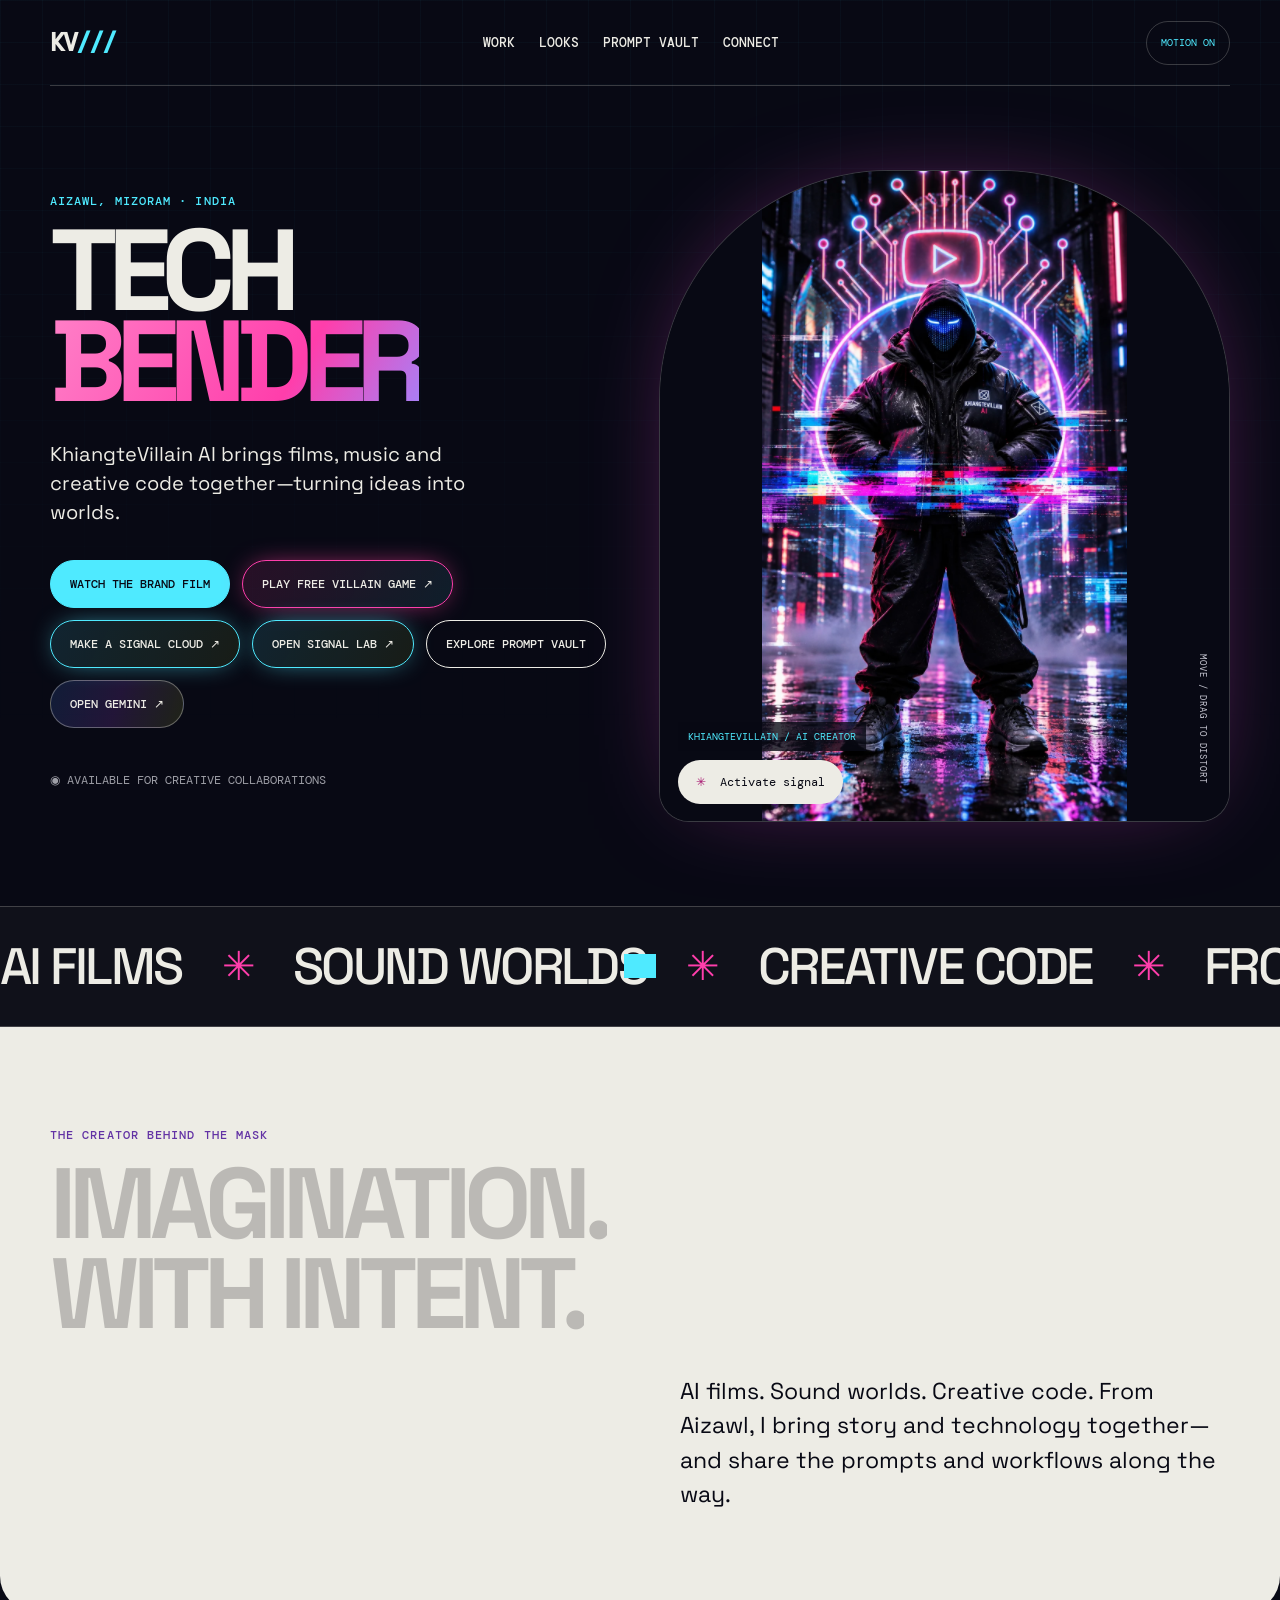
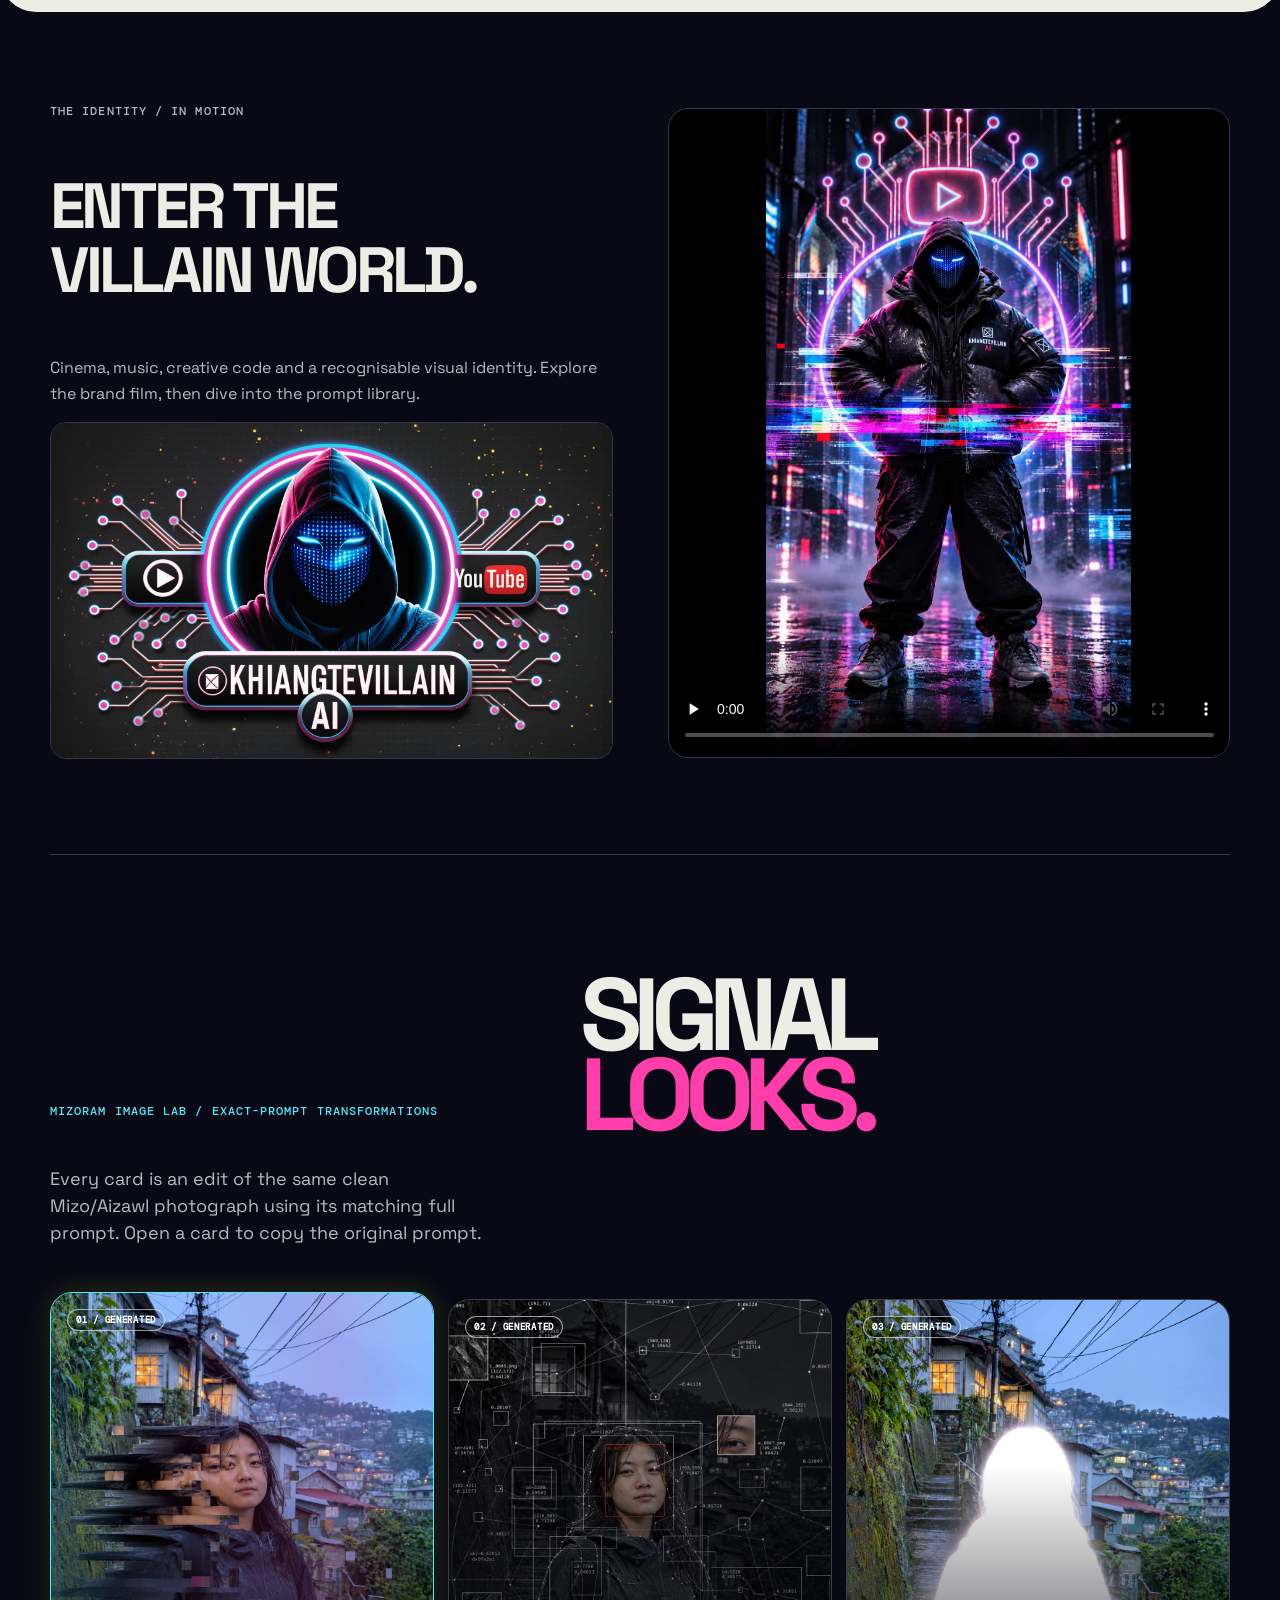
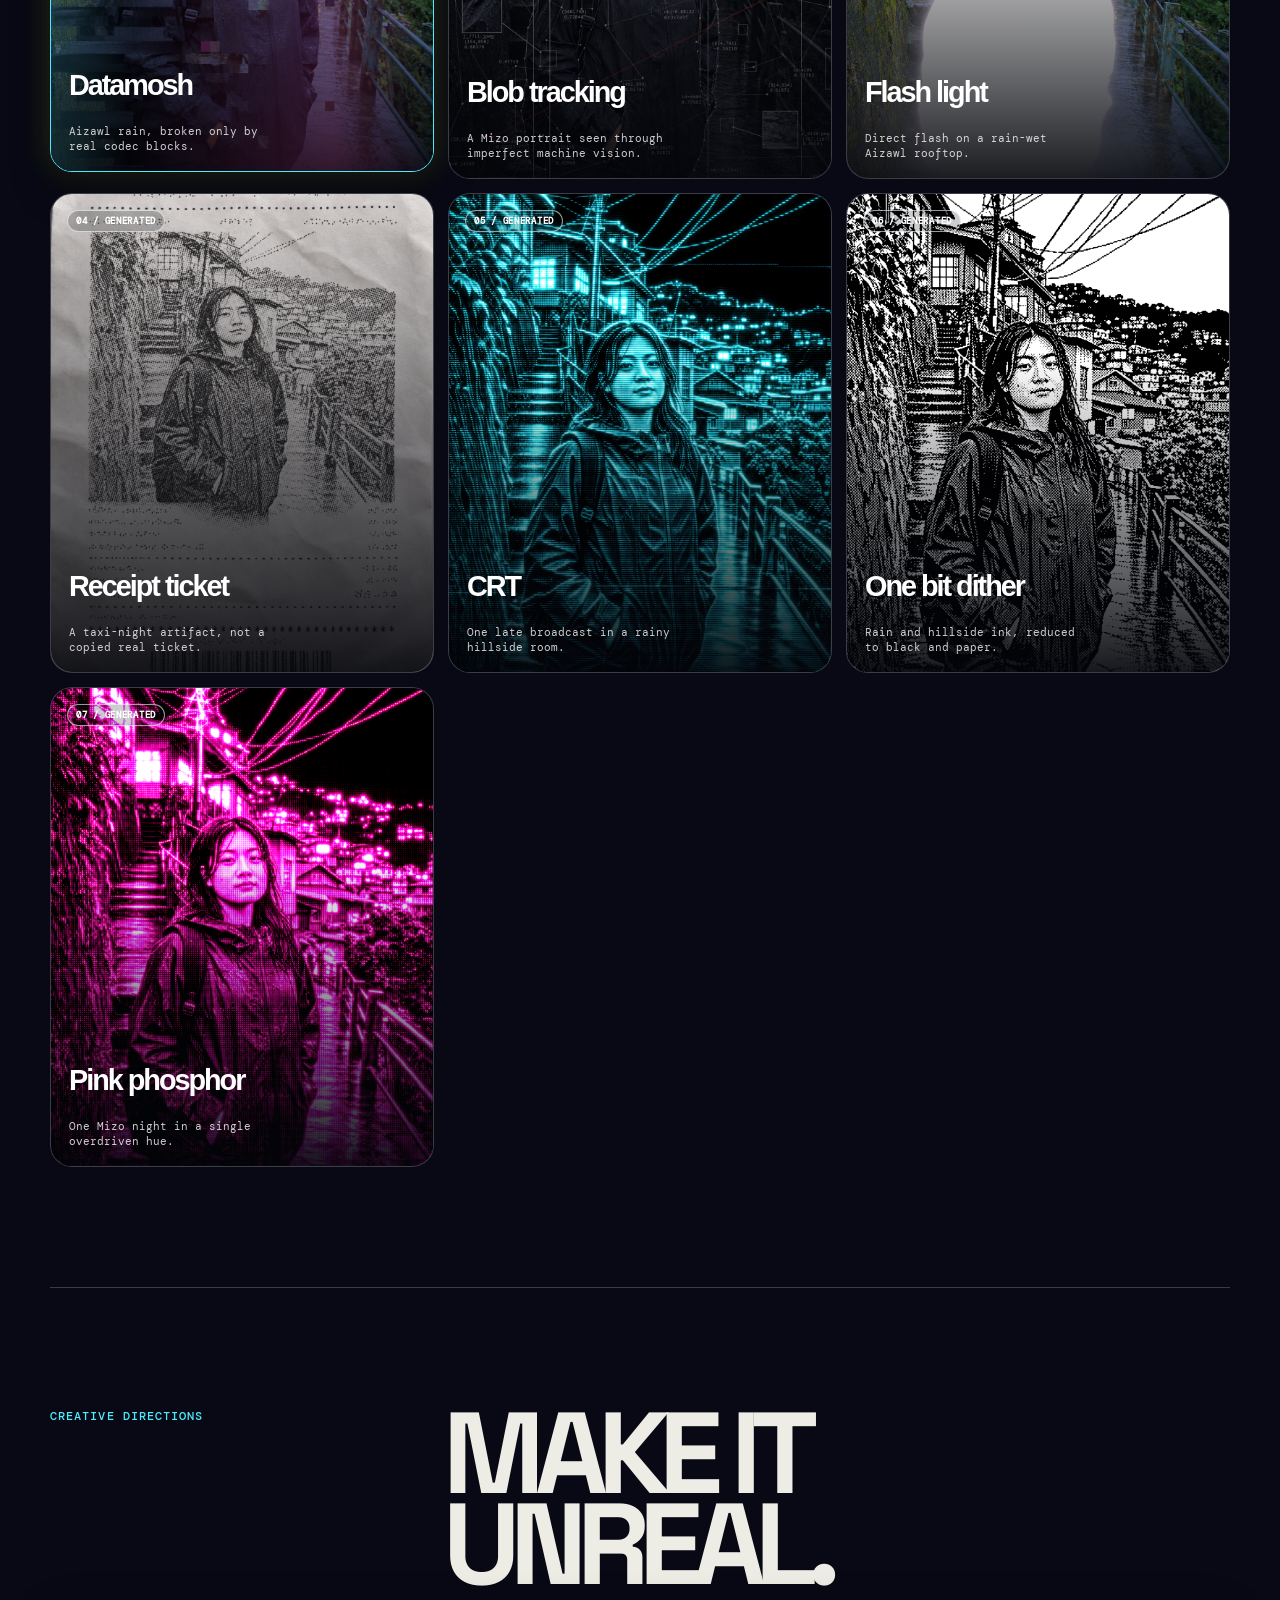
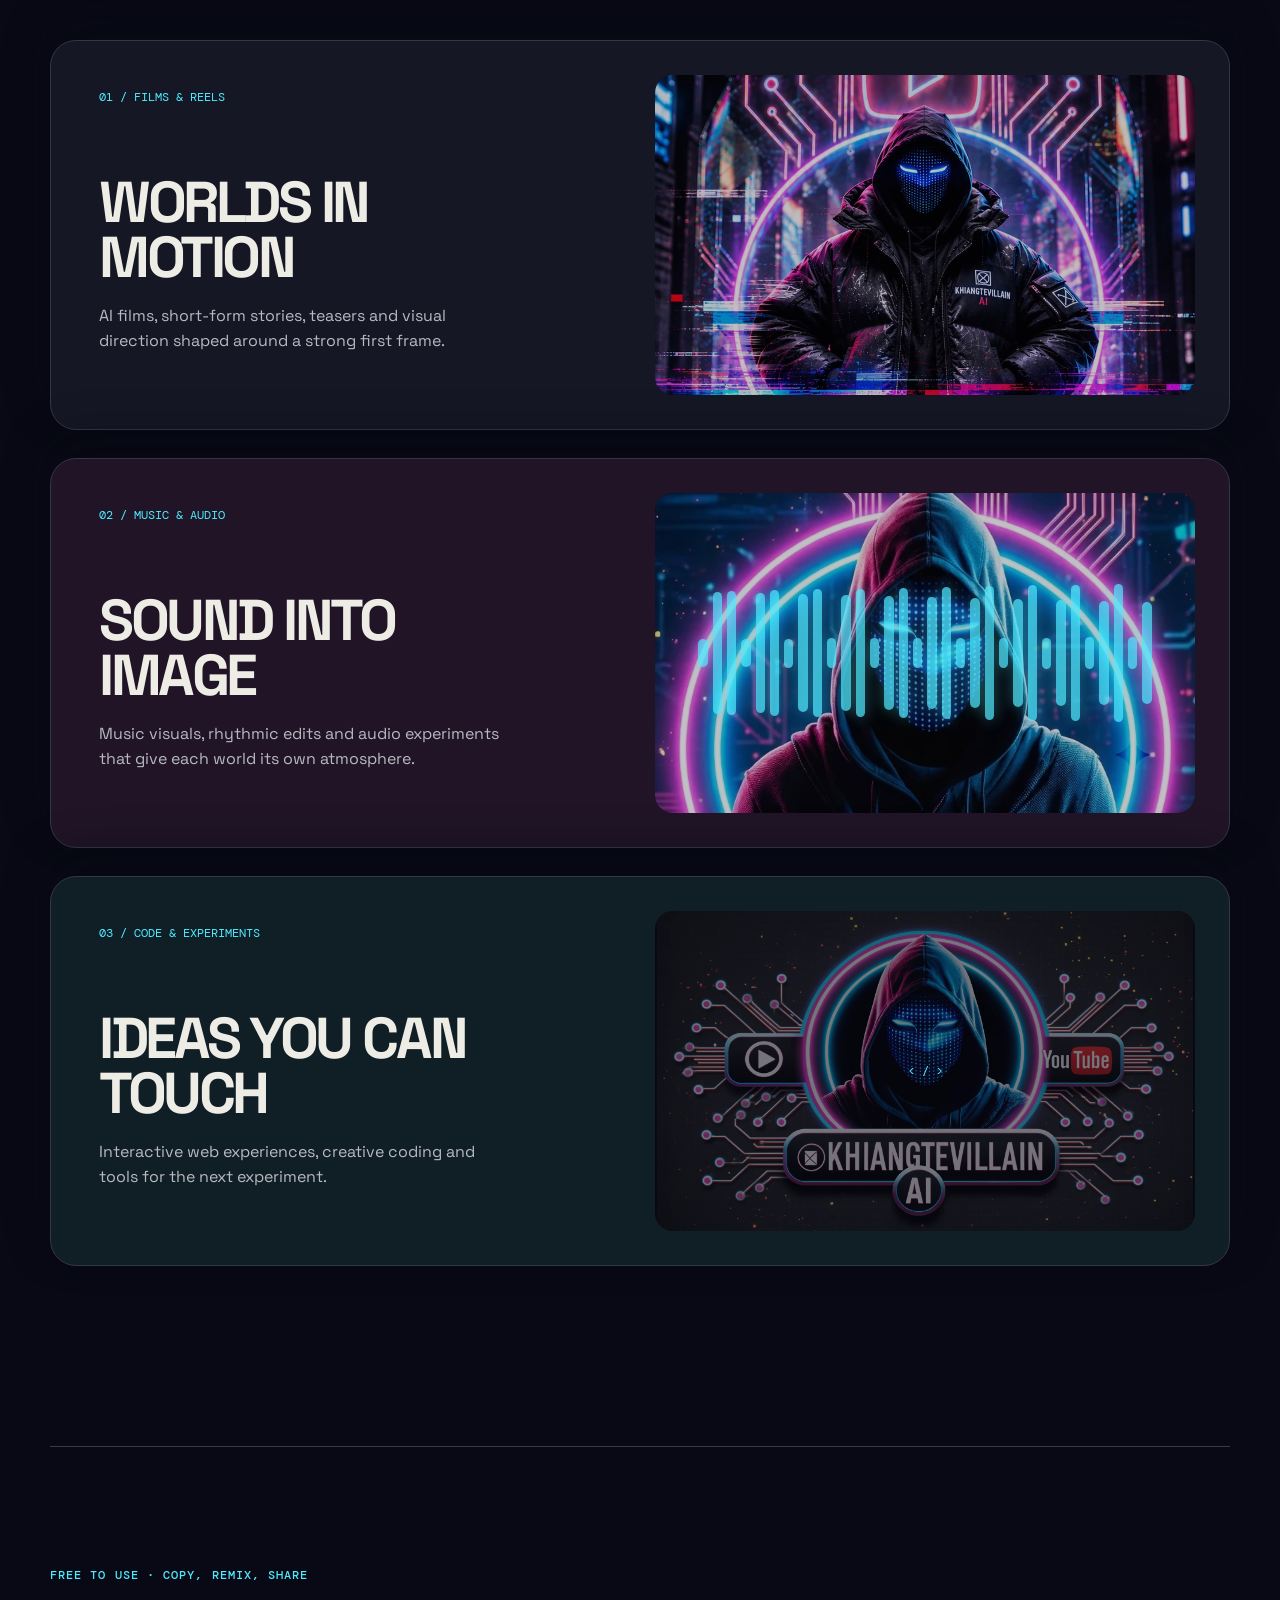
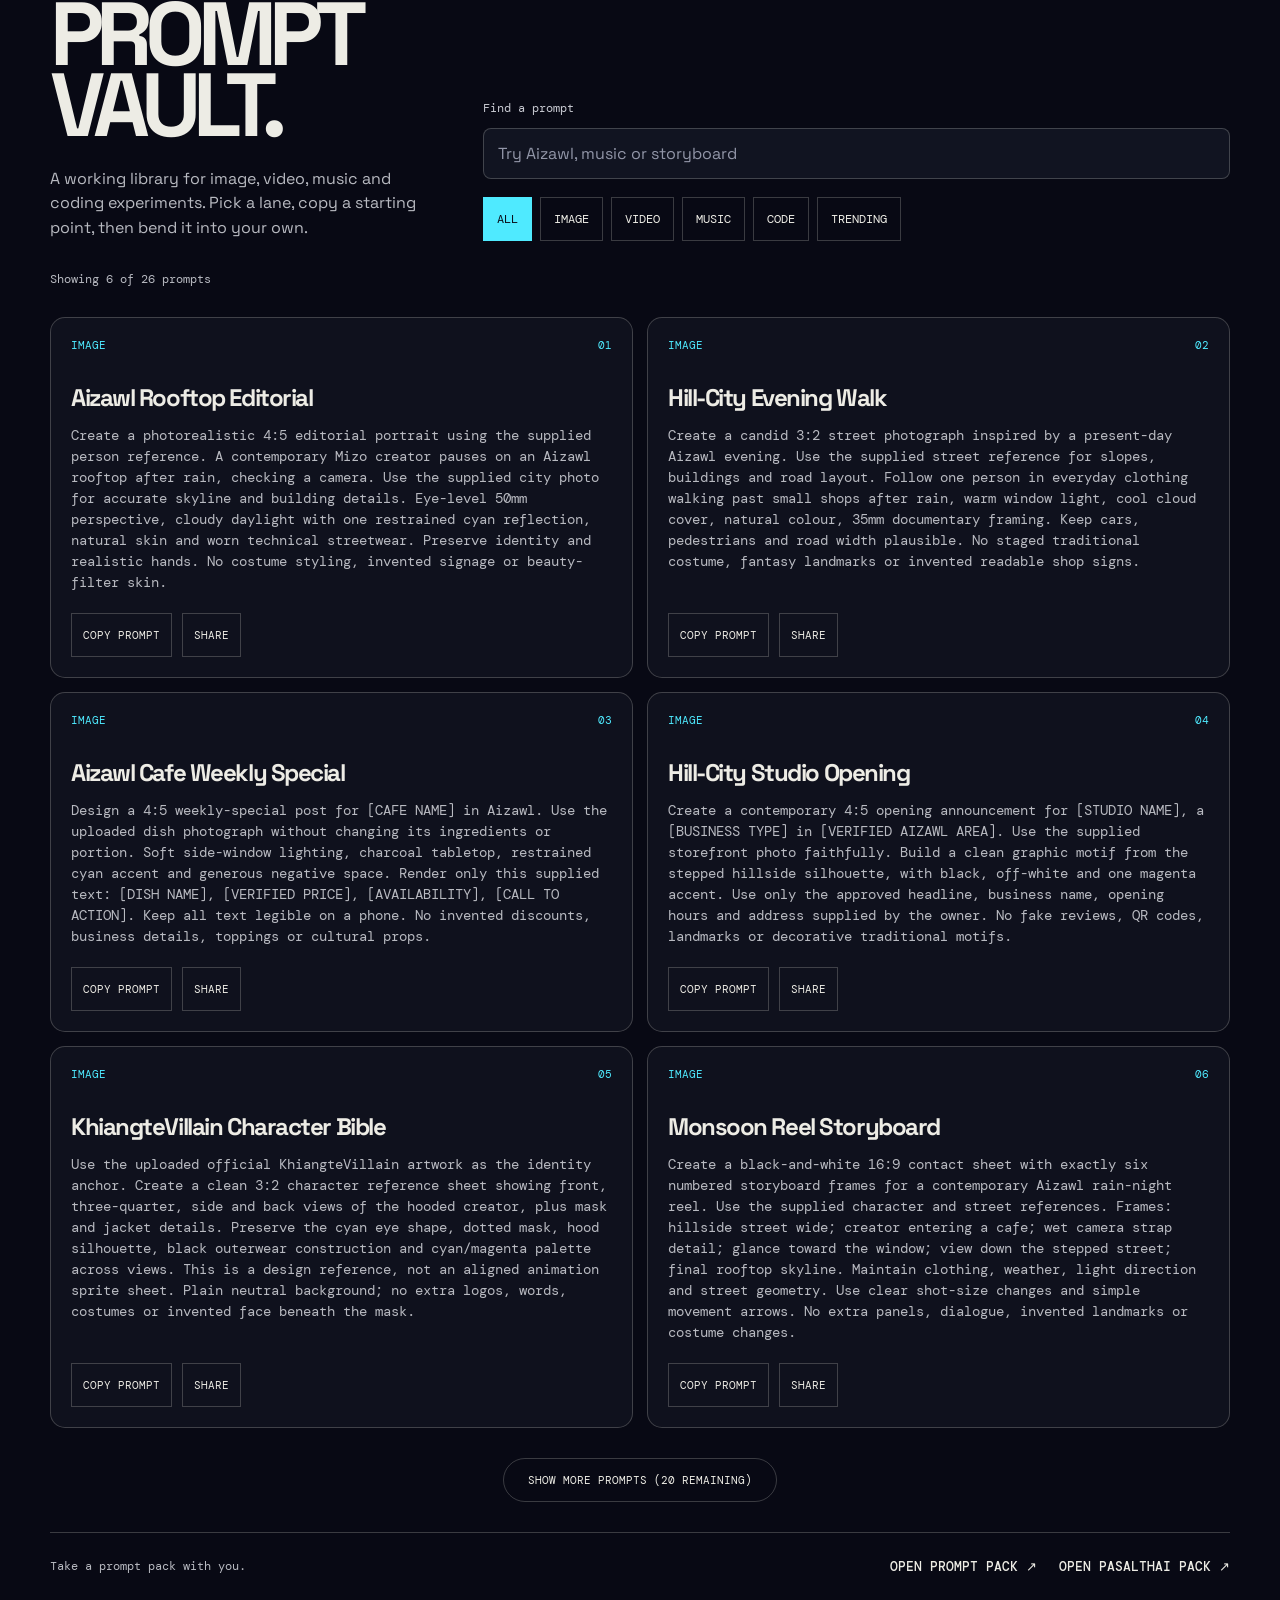
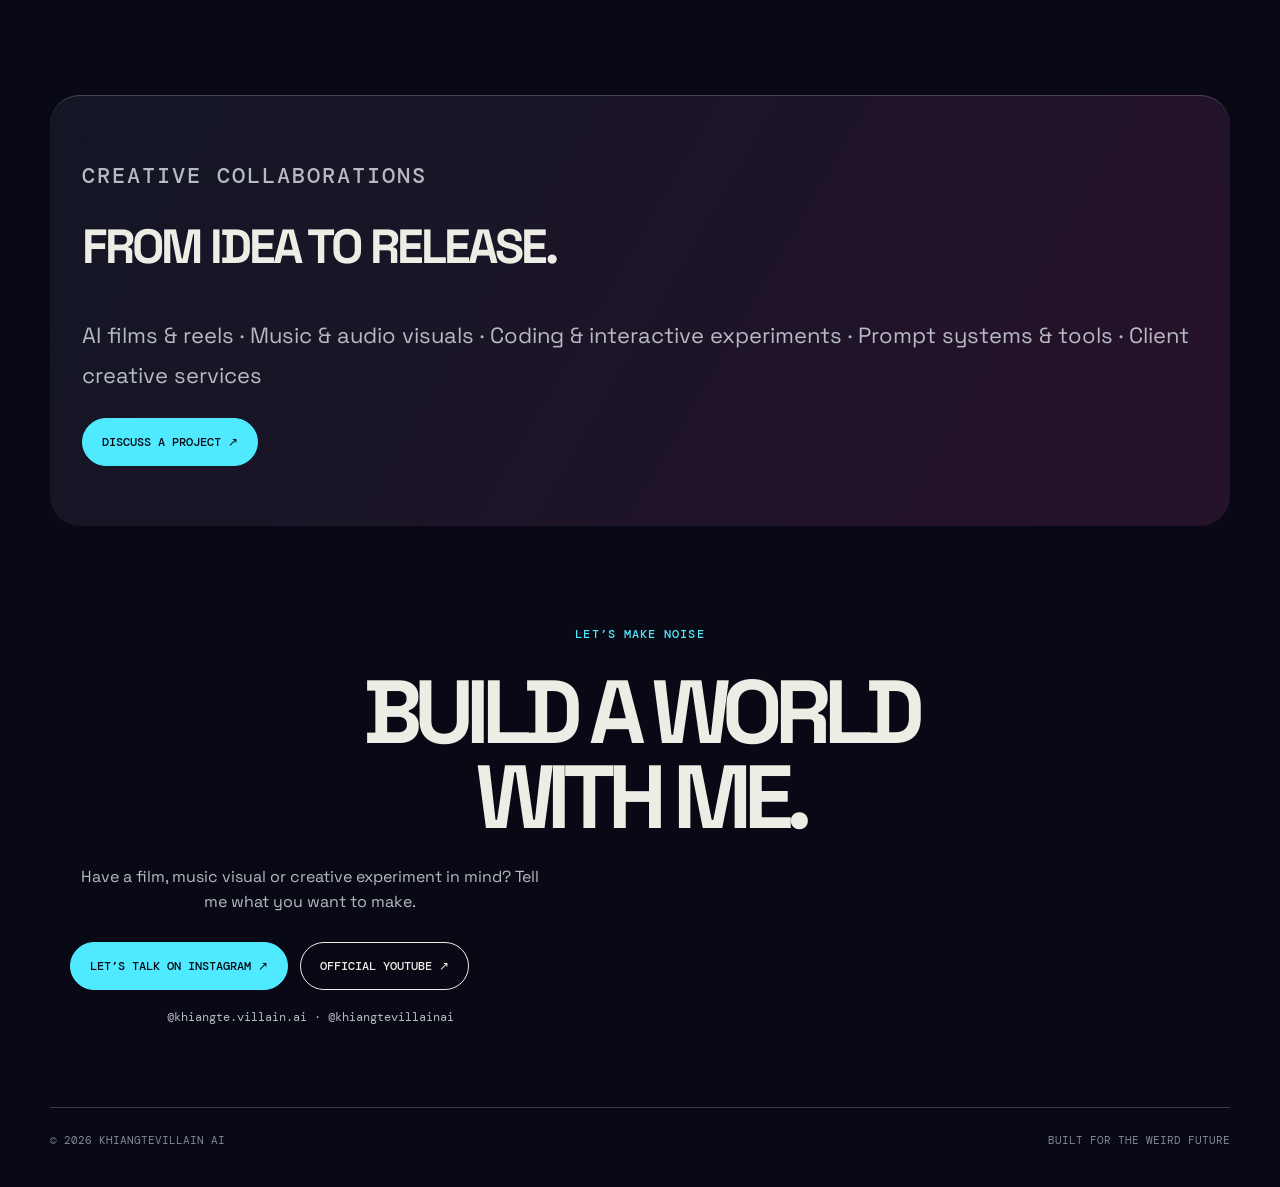
==== commit 1739684c: "Add official YouTube channel link" ====
--- a/index.html
+++ b/index.html
@@ -71,7 +71,7 @@
       <div class="vault-footer"><p>Take a prompt pack with you.</p><div><a class="text-link" href="prompt-packs/PromptPack.pdf" target="_blank" rel="noopener">Open Prompt Pack ↗</a><a class="text-link" href="prompt-packs/Pasalthaitesenapromptpack.pdf" target="_blank" rel="noopener">Open Pasalthai Pack ↗</a></div></div>
     </section>
     <section class="wrap brand-services" id="services"><p class="eyebrow">Creative collaborations</p><h2>FROM IDEA TO RELEASE.</h2><p>AI films & reels · Music & audio visuals · Coding & interactive experiments · Prompt systems & tools · Client creative services</p><a class="button primary" href="#connect">Discuss a project ↗</a></section>
-    <section id="connect" class="wrap connect"><p class="eyebrow">Let’s make noise</p><h2>BUILD A WORLD<br>WITH ME.</h2><p>Have a film, music visual or creative experiment in mind? Tell me what you want to make.</p><a class="button primary" href="https://www.instagram.com/khiangte.villain.ai/" target="_blank" rel="noopener">Let’s talk on Instagram ↗</a><p class="contact-handle">@khiangte.villain.ai</p></section>
+    <section id="connect" class="wrap connect"><p class="eyebrow">Let’s make noise</p><h2>BUILD A WORLD<br>WITH ME.</h2><p>Have a film, music visual or creative experiment in mind? Tell me what you want to make.</p><div class="actions"><a class="button primary" href="https://www.instagram.com/khiangte.villain.ai/" target="_blank" rel="noopener">Let’s talk on Instagram ↗</a><a class="button" href="https://www.youtube.com/@khiangtevillainai/" target="_blank" rel="noopener">Official YouTube ↗</a></div><p class="contact-handle">@khiangte.villain.ai · @khiangtevillainai</p></section>
   </main>
   <footer class="wrap"><span>© <span id="year">2026</span> KHIANGTEVILLAIN AI</span><span>BUILT FOR THE WEIRD FUTURE</span></footer>
   <div id="toast" role="status" aria-live="polite"></div>
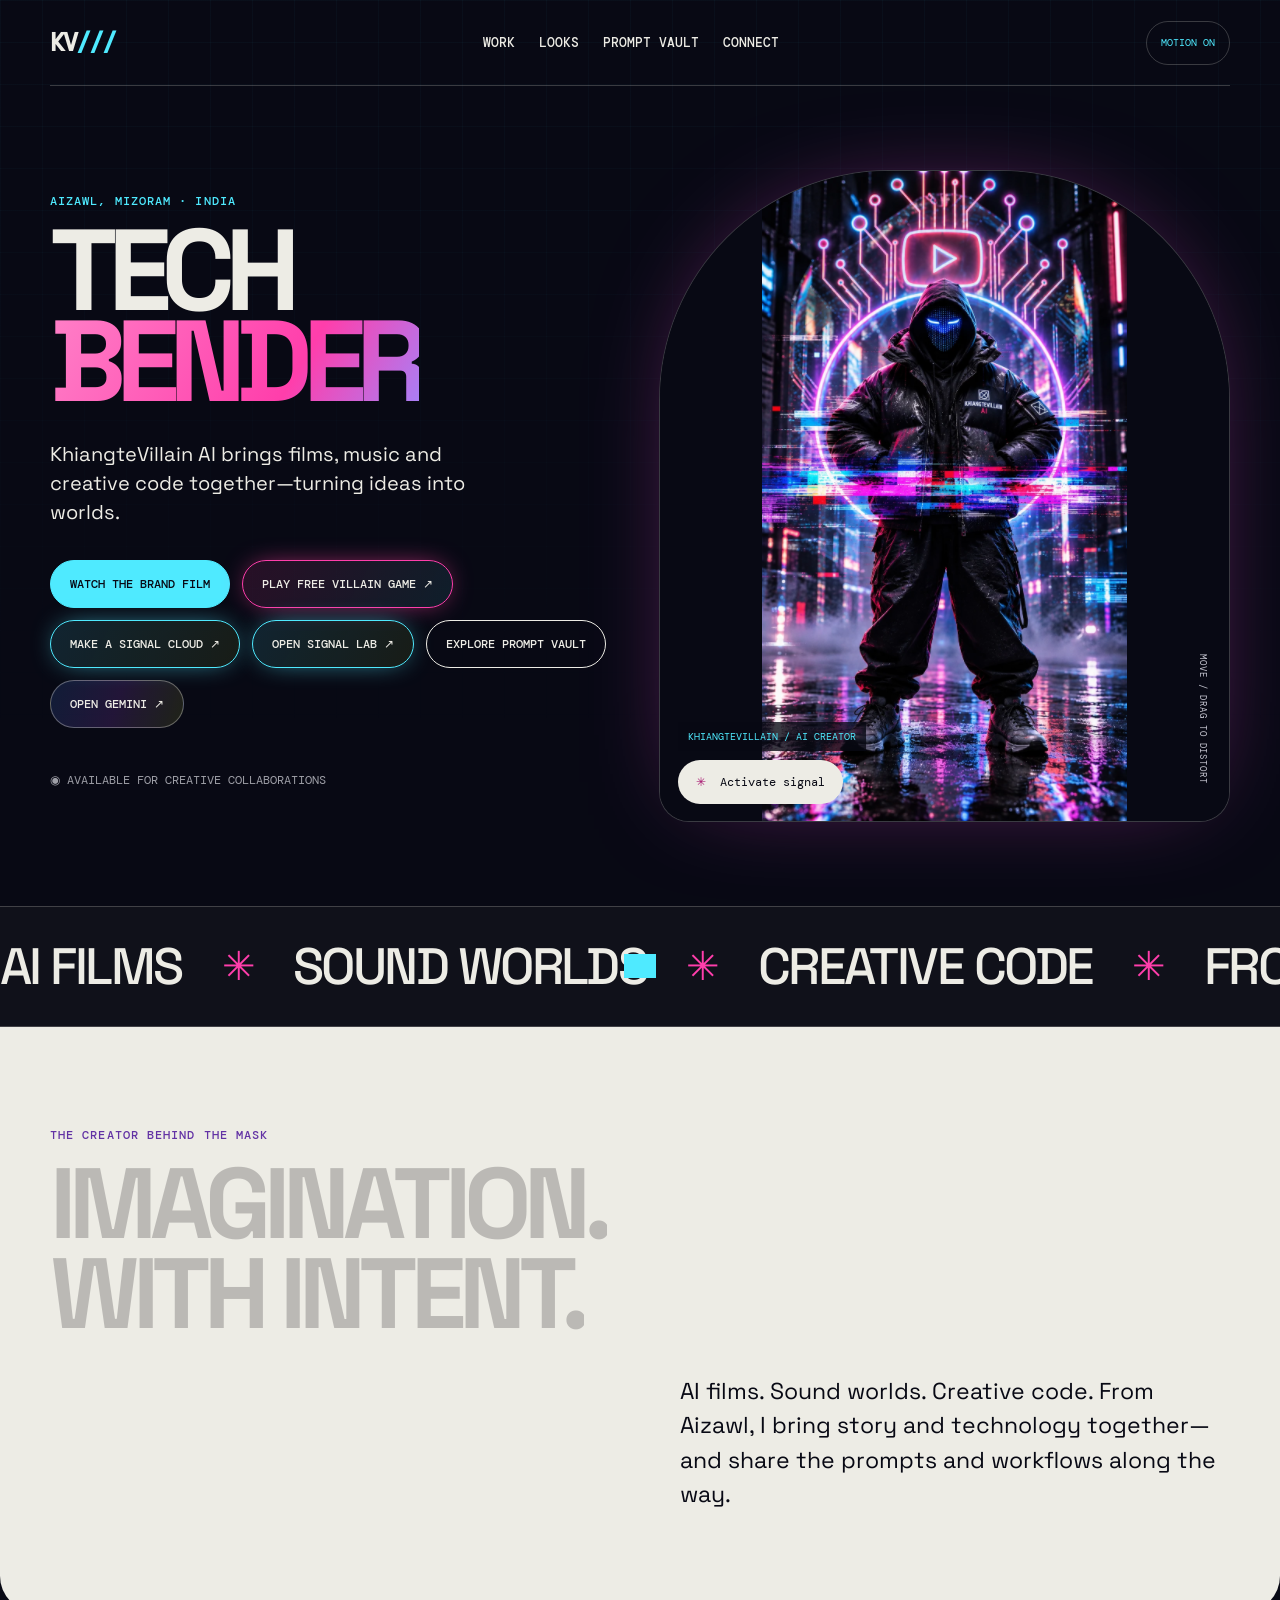
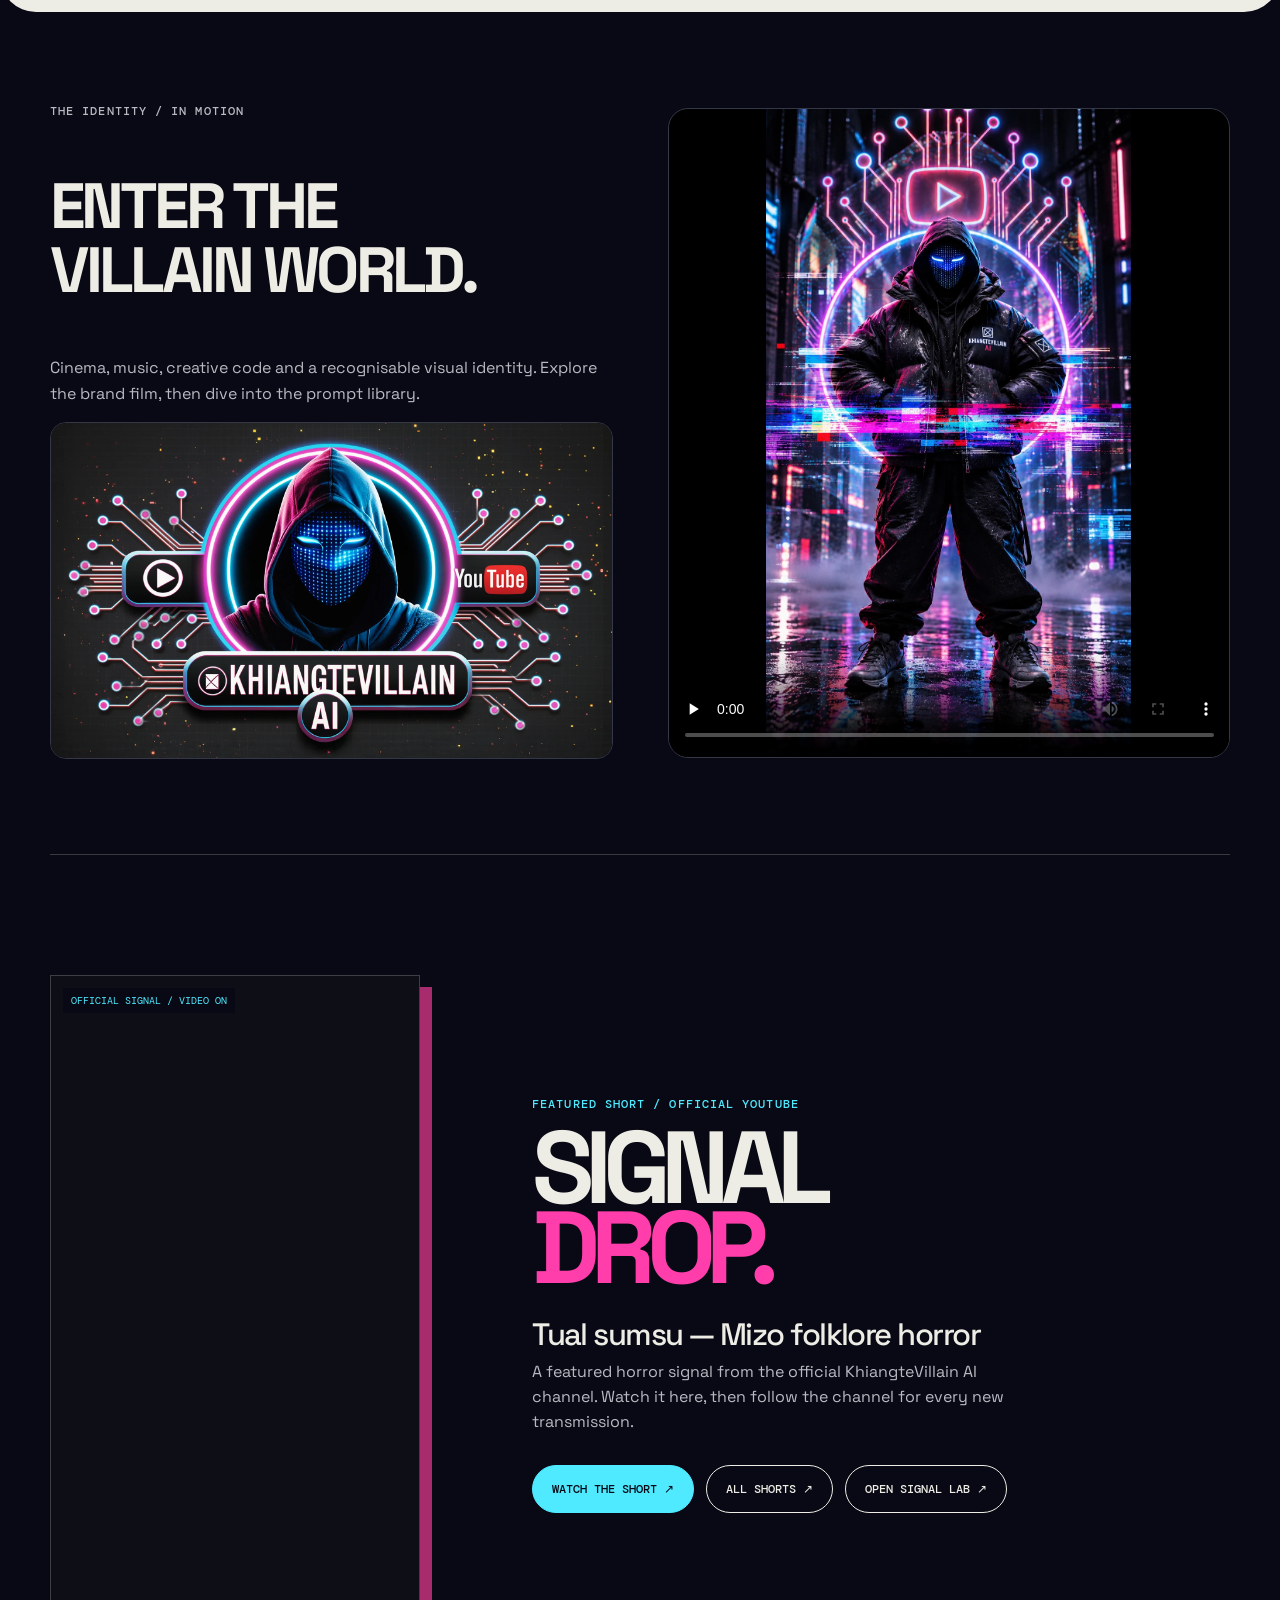
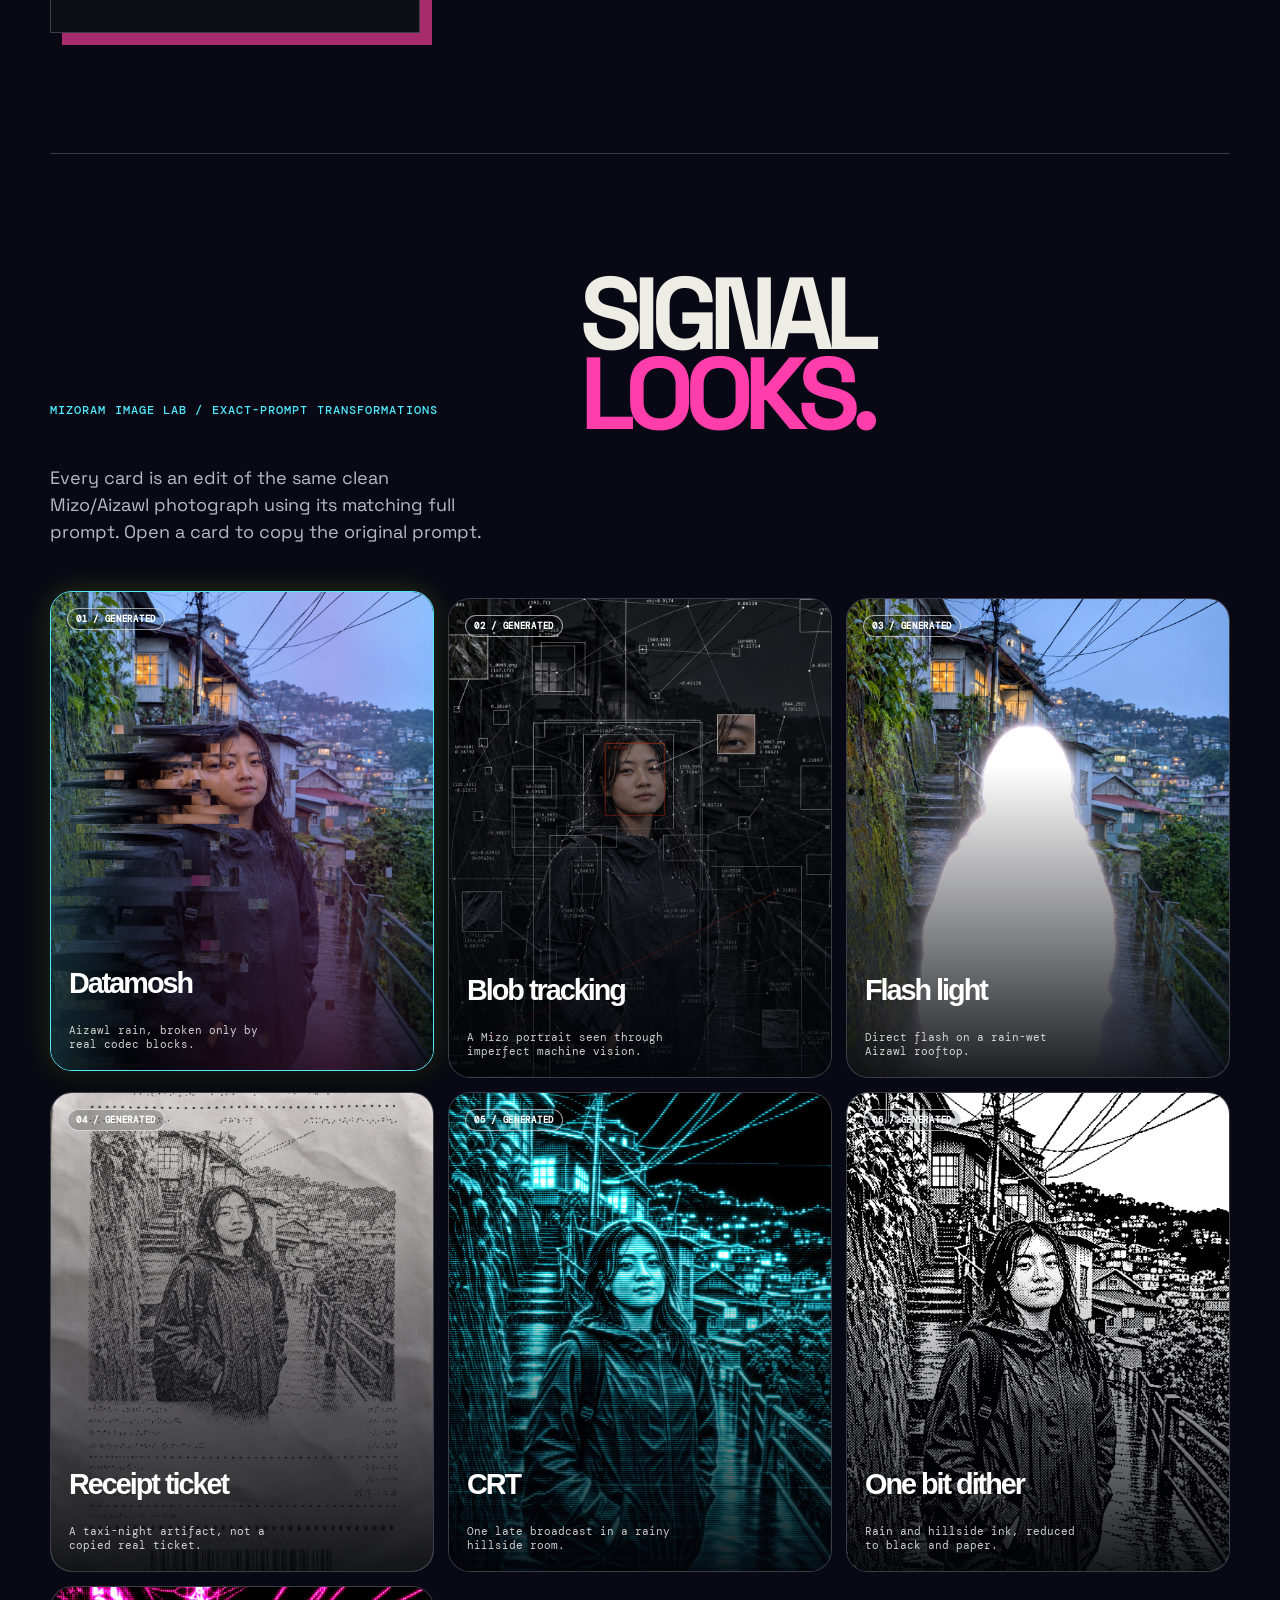
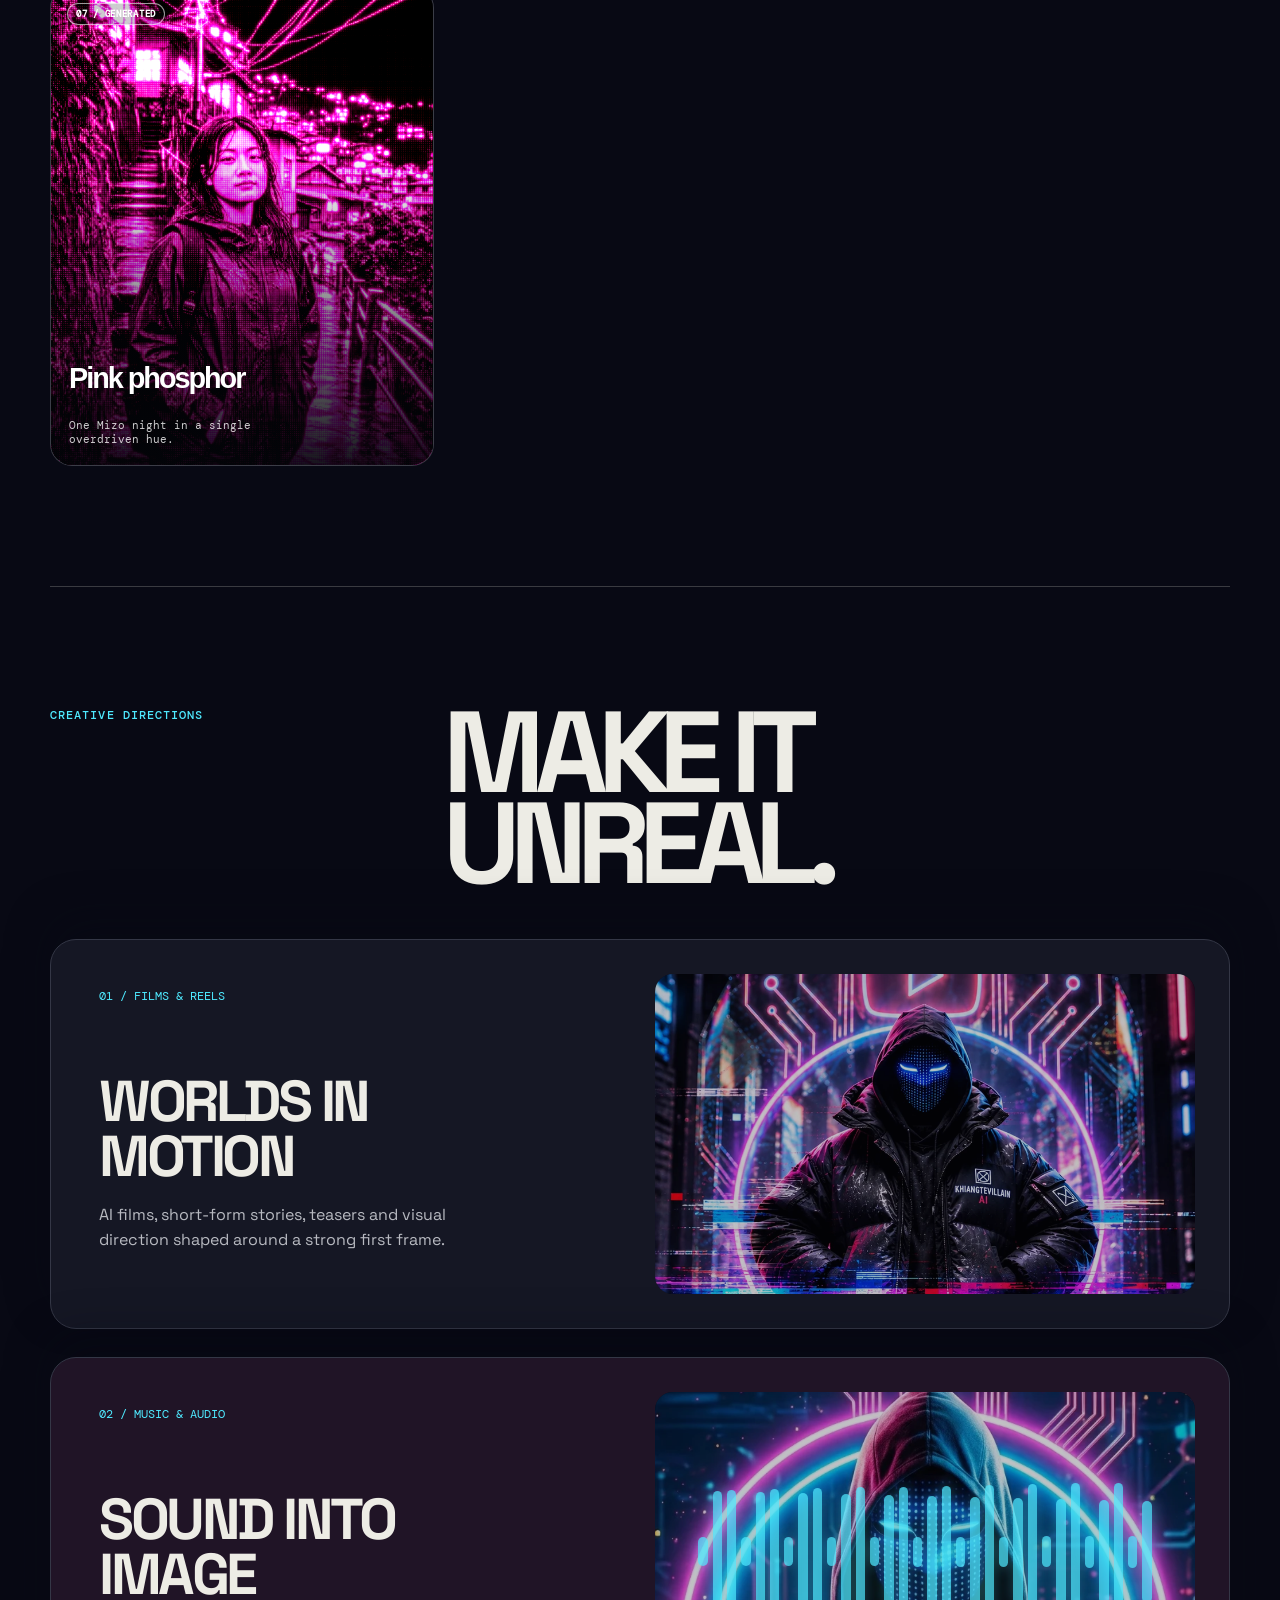
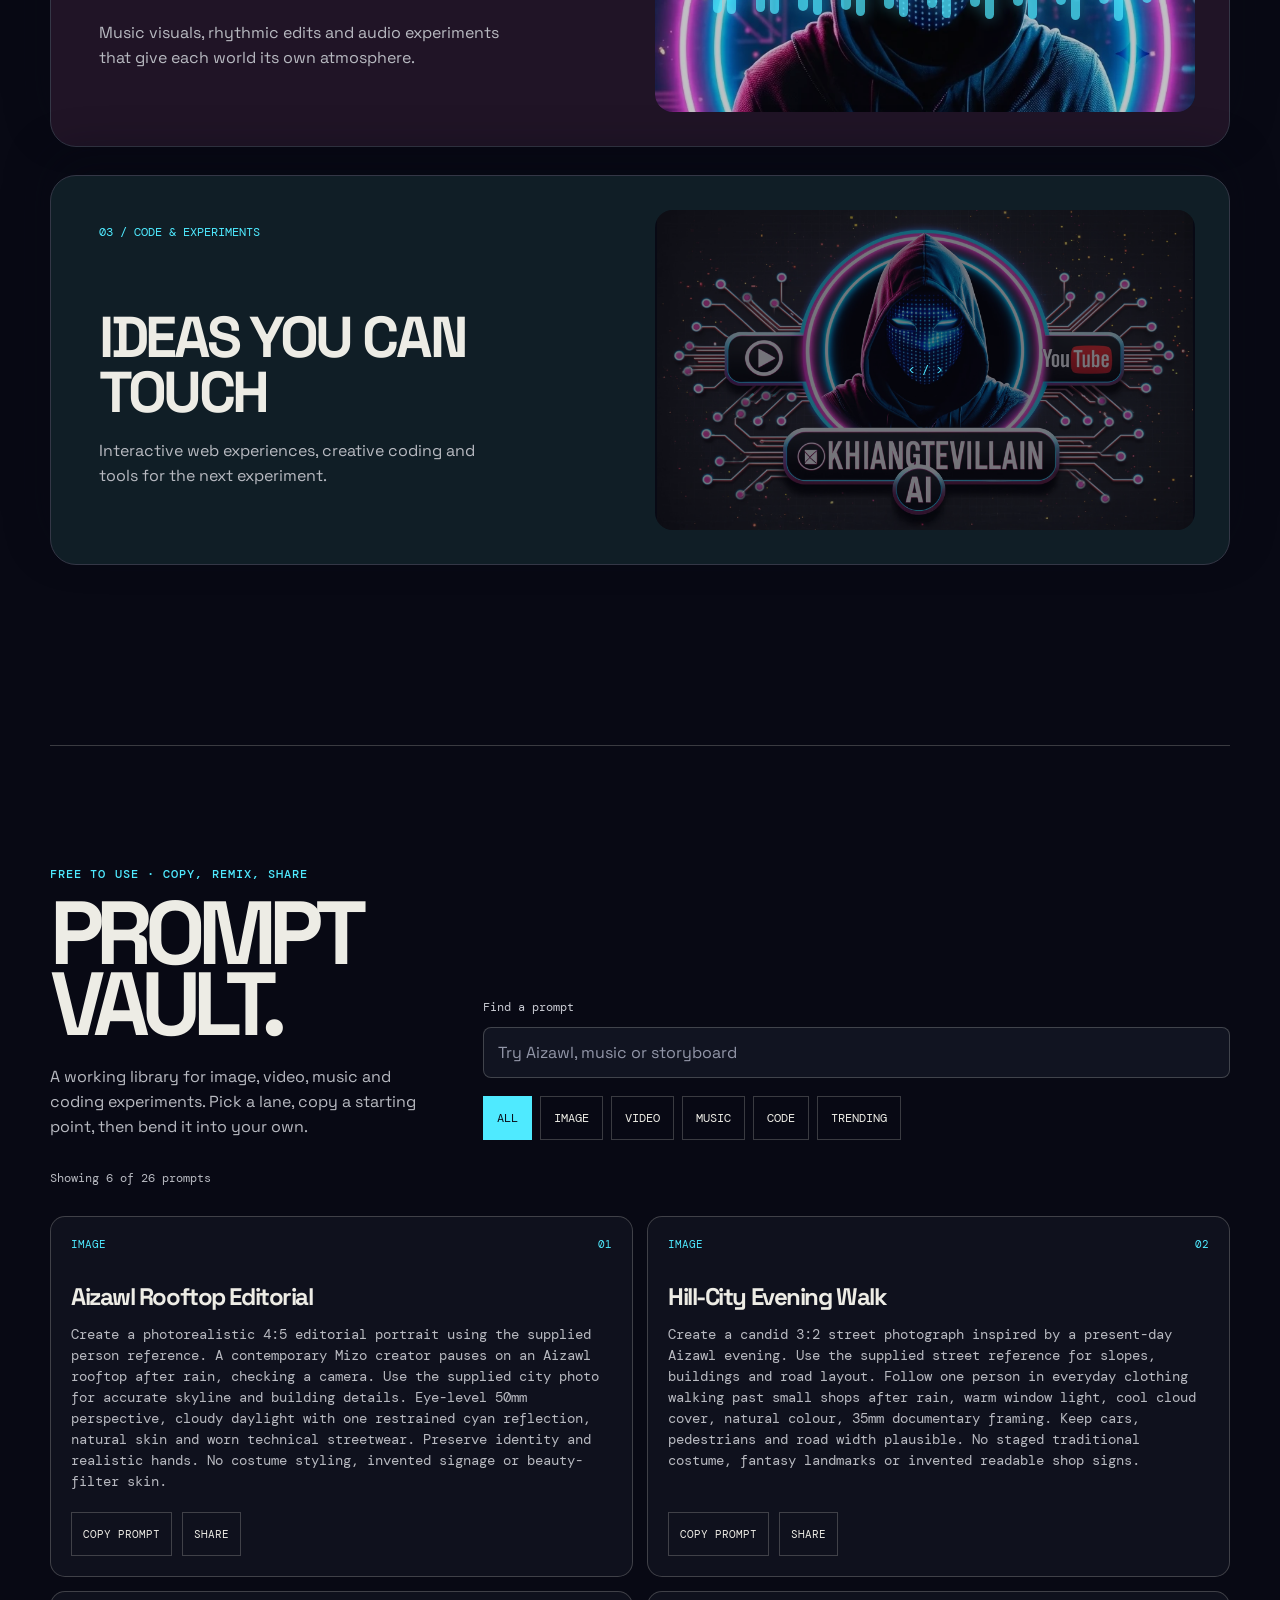
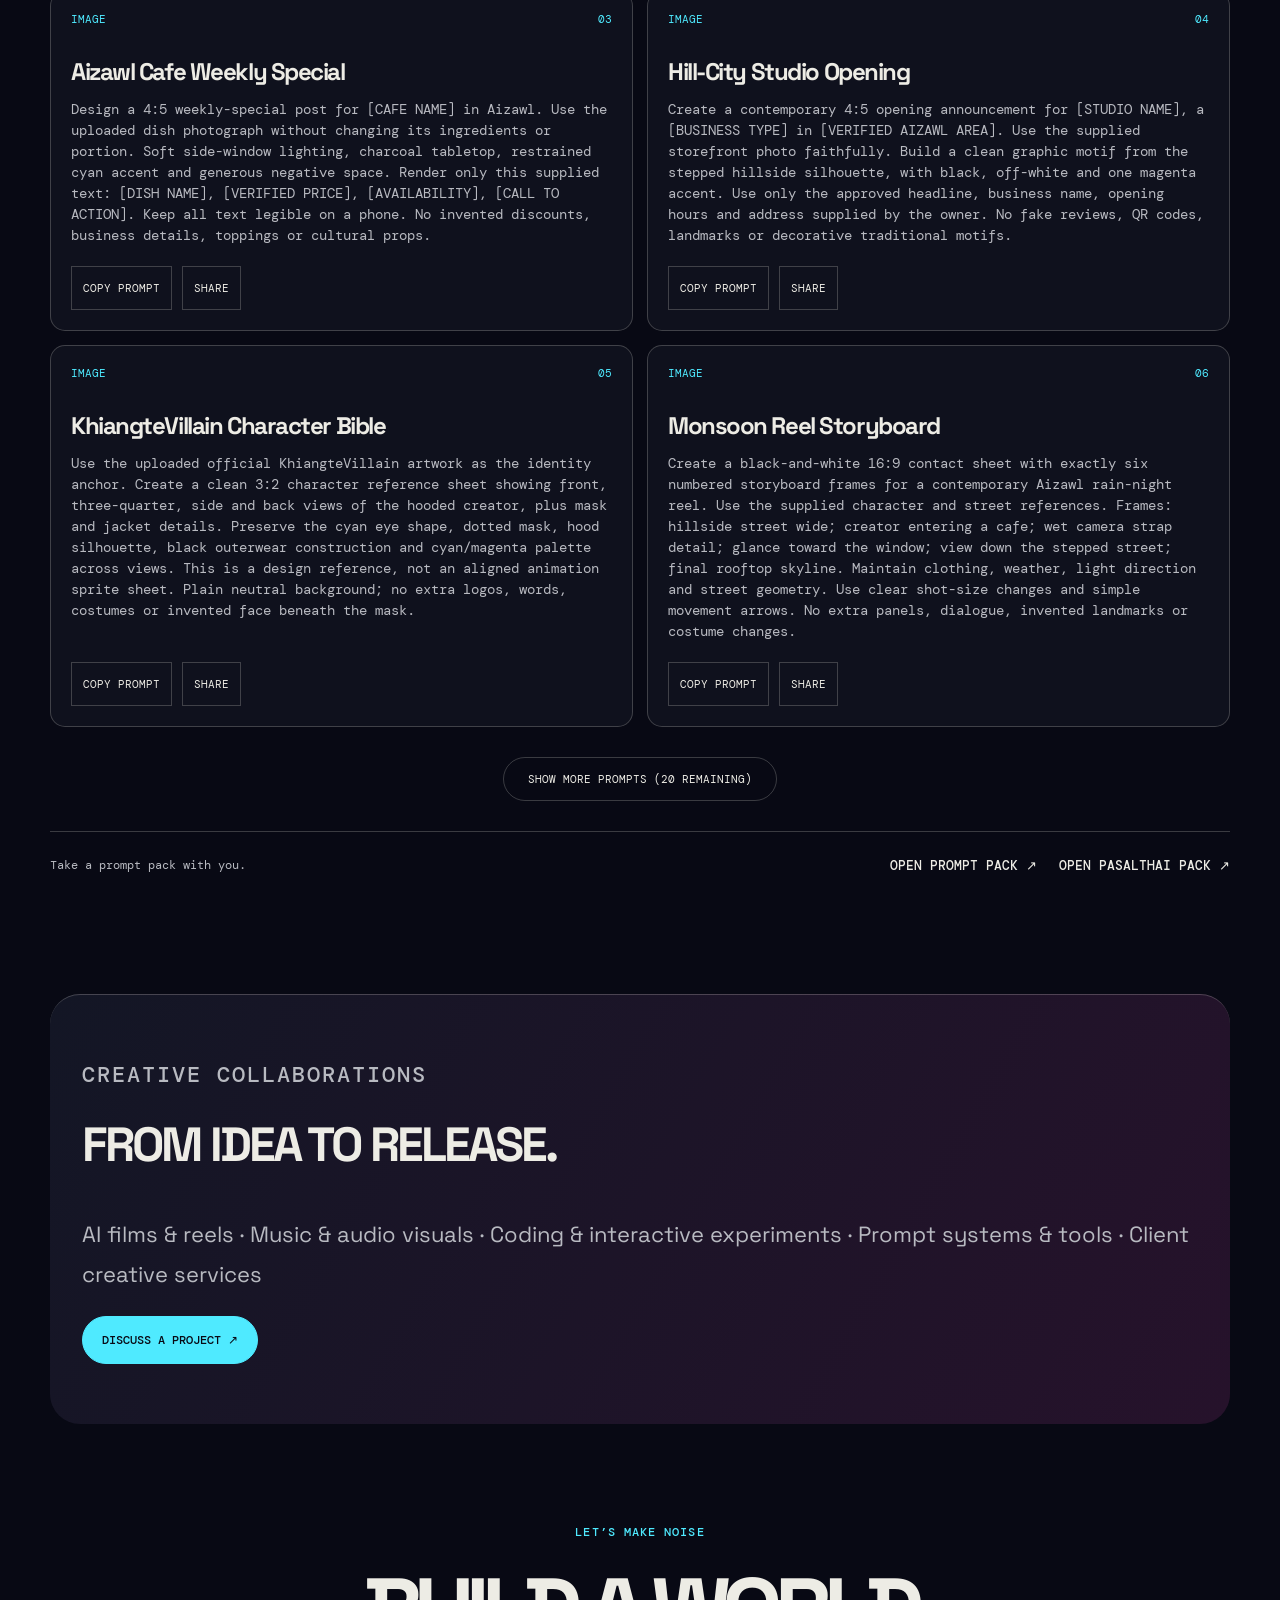
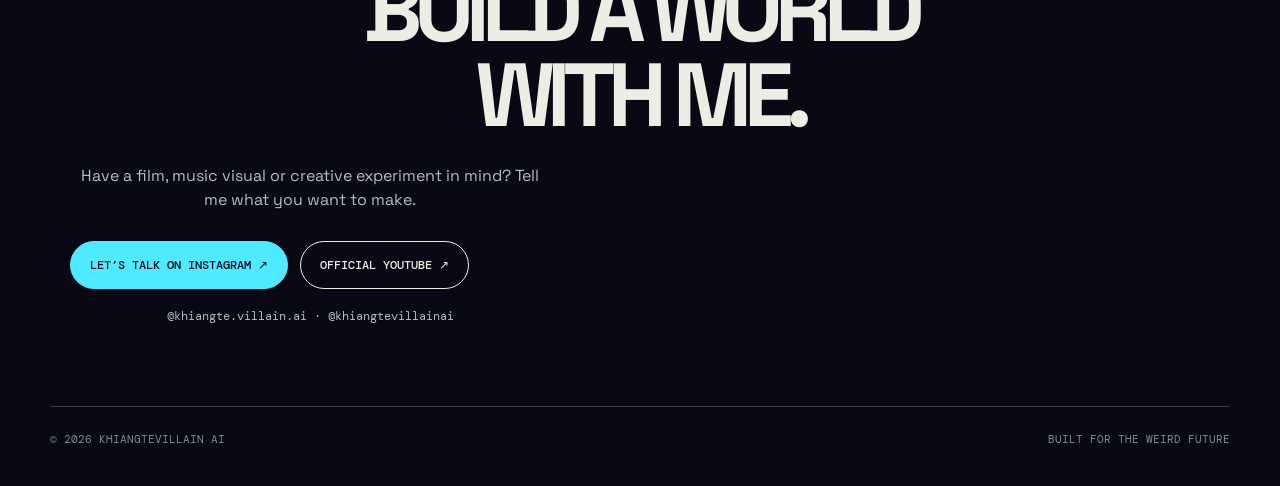
==== commit bbf3c3f3: "Feature official YouTube Short" ====
--- a/index.html
+++ b/index.html
@@ -42,6 +42,10 @@
       <div><p class="eyebrow">The identity / in motion</p><h2>ENTER THE<br>VILLAIN WORLD.</h2><p>Cinema, music, creative code and a recognisable visual identity. Explore the brand film, then dive into the prompt library.</p><img src="assets/brand.webp" width="1787" height="1068" alt="Official KhiangteVillain AI brand artwork" loading="lazy"></div>
       <video controls playsinline preload="none" width="640" height="1120" poster="assets/character.webp" src="assets/brand-film.mp4" aria-label="KhiangteVillain brand film"><a href="assets/brand-film.mp4">Open the brand film</a></video>
     </section>
+    <section class="wrap shorts-dispatch" id="shorts" aria-labelledby="shorts-title">
+      <div class="shorts-frame"><iframe src="https://www.youtube-nocookie.com/embed/JUQo7wQEKOI?rel=0&amp;modestbranding=1" title="Tual sumsu Mizo folklore horror — featured KhiangteVillain AI YouTube Short" loading="lazy" referrerpolicy="strict-origin-when-cross-origin" allow="accelerometer; autoplay; clipboard-write; encrypted-media; gyroscope; picture-in-picture; web-share" allowfullscreen><a href="https://www.youtube.com/shorts/JUQo7wQEKOI">Watch this Short on YouTube ↗</a></iframe></div>
+      <div class="shorts-copy"><p class="eyebrow">Featured short / official YouTube</p><h2 id="shorts-title">SIGNAL<br><em>DROP.</em></h2><p class="shorts-title">Tual sumsu — Mizo folklore horror</p><p class="shorts-description">A featured horror signal from the official KhiangteVillain AI channel. Watch it here, then follow the channel for every new transmission.</p><div class="actions"><a class="button primary" href="https://www.youtube.com/shorts/JUQo7wQEKOI" target="_blank" rel="noopener">Watch the Short ↗</a><a class="button" href="https://www.youtube.com/@khiangtevillainai/shorts" target="_blank" rel="noopener">All Shorts ↗</a><a class="button" href="lab-v14/">Open Signal Lab ↗</a></div></div>
+    </section>
     <section class="wrap signal-looks" id="looks" aria-labelledby="looks-title">
       <div class="looks-heading"><p class="eyebrow">Mizoram image lab / exact-prompt transformations</p><h2 id="looks-title">SIGNAL<br><em>LOOKS.</em></h2><p>Every card is an edit of the same clean Mizo/Aizawl photograph using its matching full prompt. Open a card to copy the original prompt.</p></div>
       <div class="looks-gallery">
--- a/styles.css
+++ b/styles.css
@@ -3,3 +3,4 @@
 .gemini-button{border-color:rgba(237,236,229,.35);display:inline-flex;align-items:center;gap:8px;background:linear-gradient(110deg,rgba(66,133,244,.16),rgba(157,78,221,.18),rgba(217,255,54,.11));}.gemini-button:hover{background:linear-gradient(110deg,#4285f4,#a142f4,#ff3e9d);border-color:transparent;color:#fff}.gemini-mark{width:16px;height:16px;fill:currentColor;filter:drop-shadow(0 0 7px rgba(178,120,255,.65));}
 .game-button{border-color:var(--pink);background:linear-gradient(120deg,#ff3e9d22,#4feaff18);box-shadow:0 0 28px -10px #ff3e9d}.game-button:hover{background:var(--pink);border-color:var(--pink);color:var(--ink)}
 .cloud-button{border-color:#4feaff;background:linear-gradient(120deg,#4feaff20,#d9ff3614);box-shadow:0 0 28px -11px #4feaff}.cloud-button:hover{background:#4feaff;border-color:#4feaff;color:var(--ink)}
+.shorts-dispatch{padding:120px 0;border-top:1px solid var(--line);display:grid;grid-template-columns:minmax(260px,.72fr) minmax(0,1.28fr);align-items:center;gap:clamp(34px,7vw,108px)}.shorts-frame{position:relative;width:min(100%,370px);aspect-ratio:9/16;background:#0d0e16;border:1px solid var(--line);box-shadow:12px 12px 0 rgba(255,62,157,.65)}.shorts-frame:before{content:"OFFICIAL SIGNAL / VIDEO ON";position:absolute;z-index:1;top:12px;left:12px;padding:6px 8px;background:var(--ink);color:var(--acid);font:10px "DM Mono",monospace;pointer-events:none}.shorts-frame iframe{display:block;width:100%;height:100%;border:0}.shorts-copy h2{font-size:clamp(60px,8vw,116px);line-height:.78;letter-spacing:-.09em;margin:0}.shorts-copy h2 em{font-style:normal;color:var(--pink)}.shorts-title{margin:30px 0 10px;font:500 clamp(20px,2.5vw,31px)/1.05 "Space Grotesk",sans-serif;letter-spacing:-.05em}.shorts-description{max-width:490px;margin:0 0 30px;color:#b8bac1;line-height:1.55}@media(max-width:760px){.shorts-dispatch{padding:80px 0;grid-template-columns:1fr;gap:38px}.shorts-frame{width:min(100%,355px)}.shorts-copy h2{font-size:clamp(56px,18vw,88px)}}
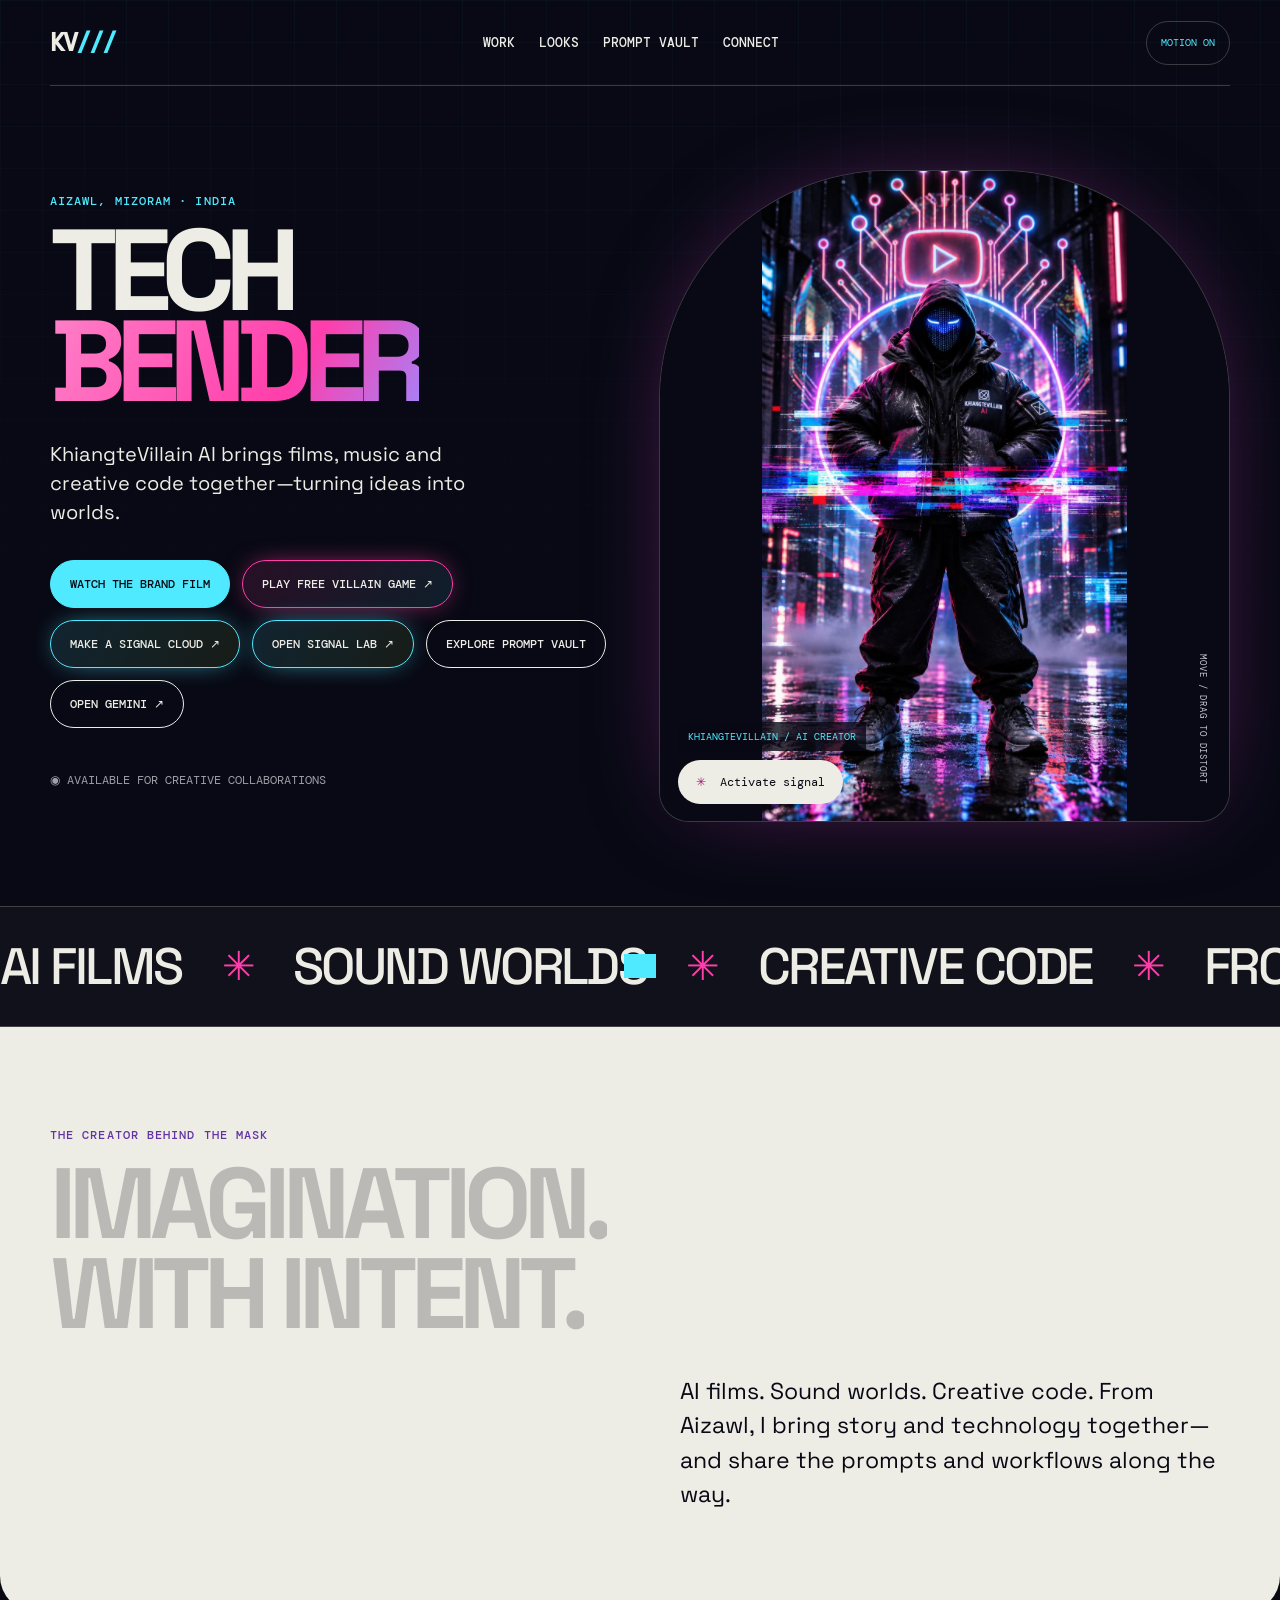
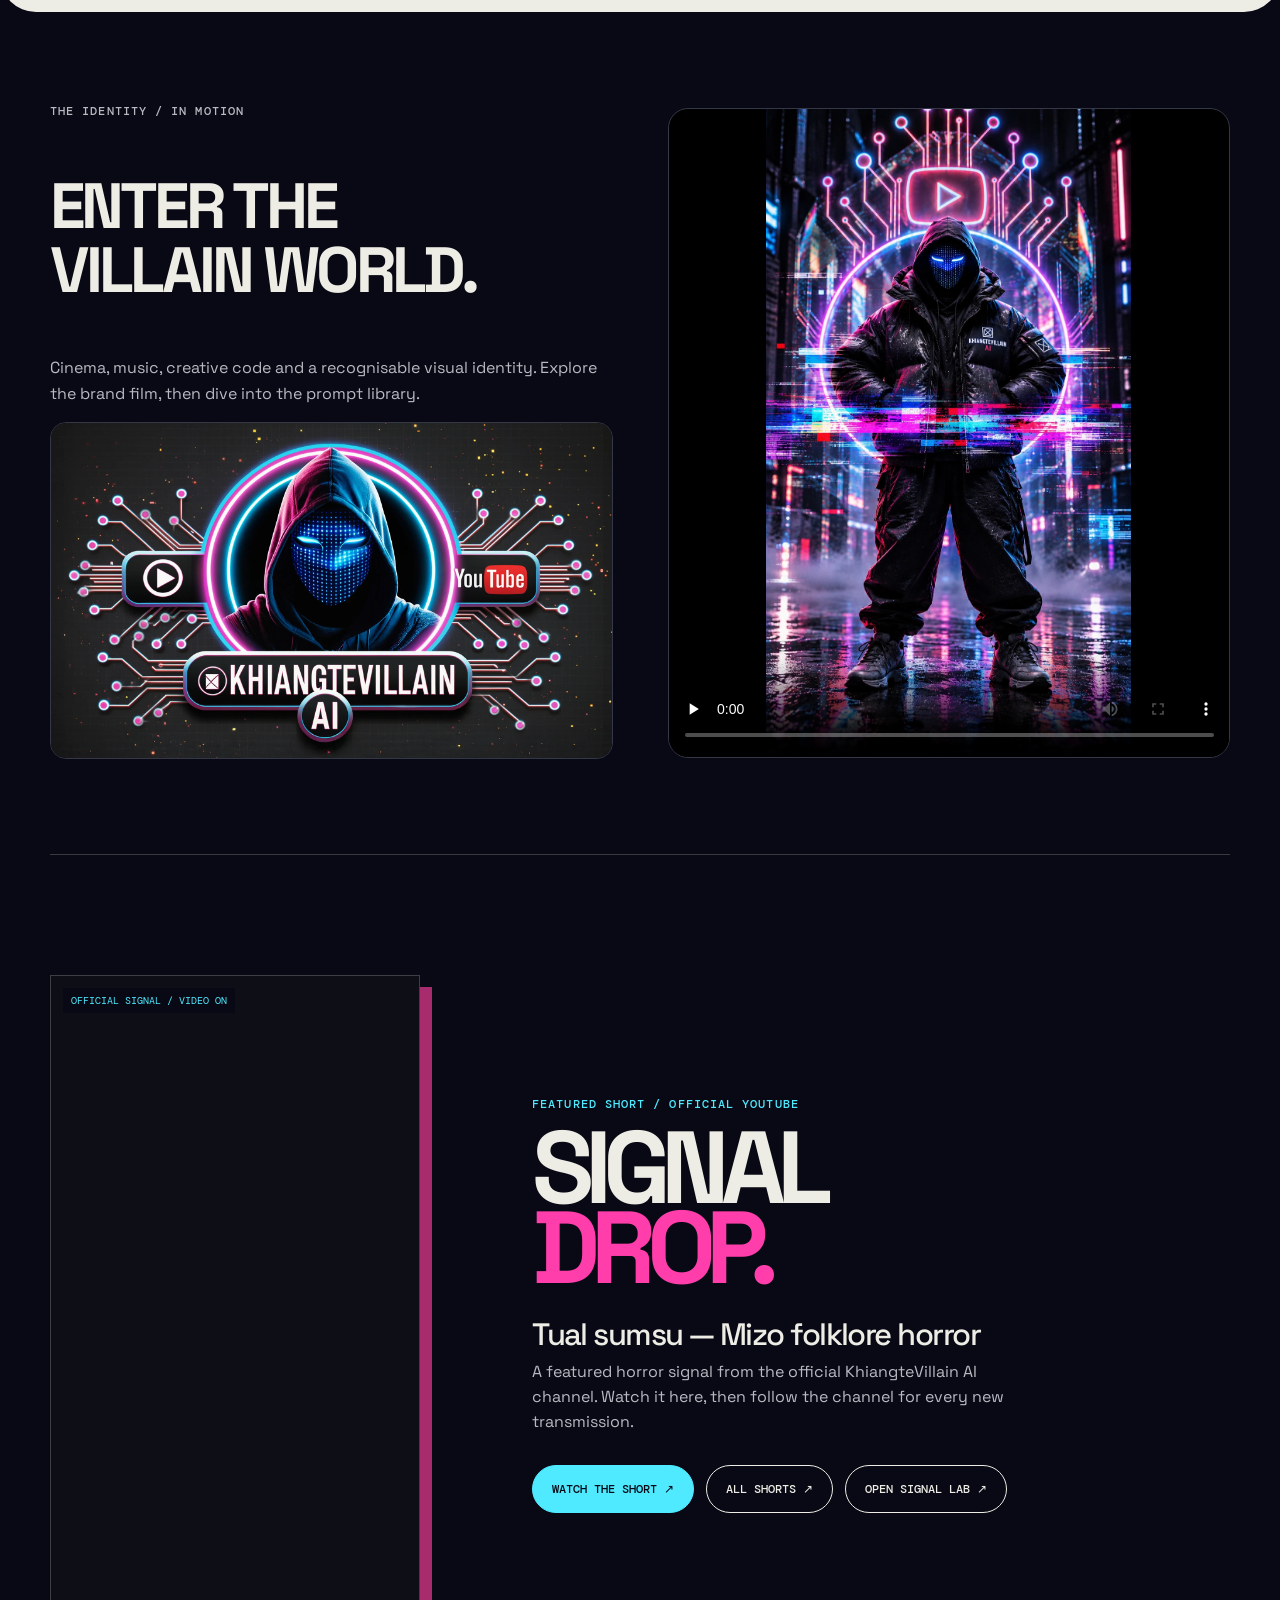
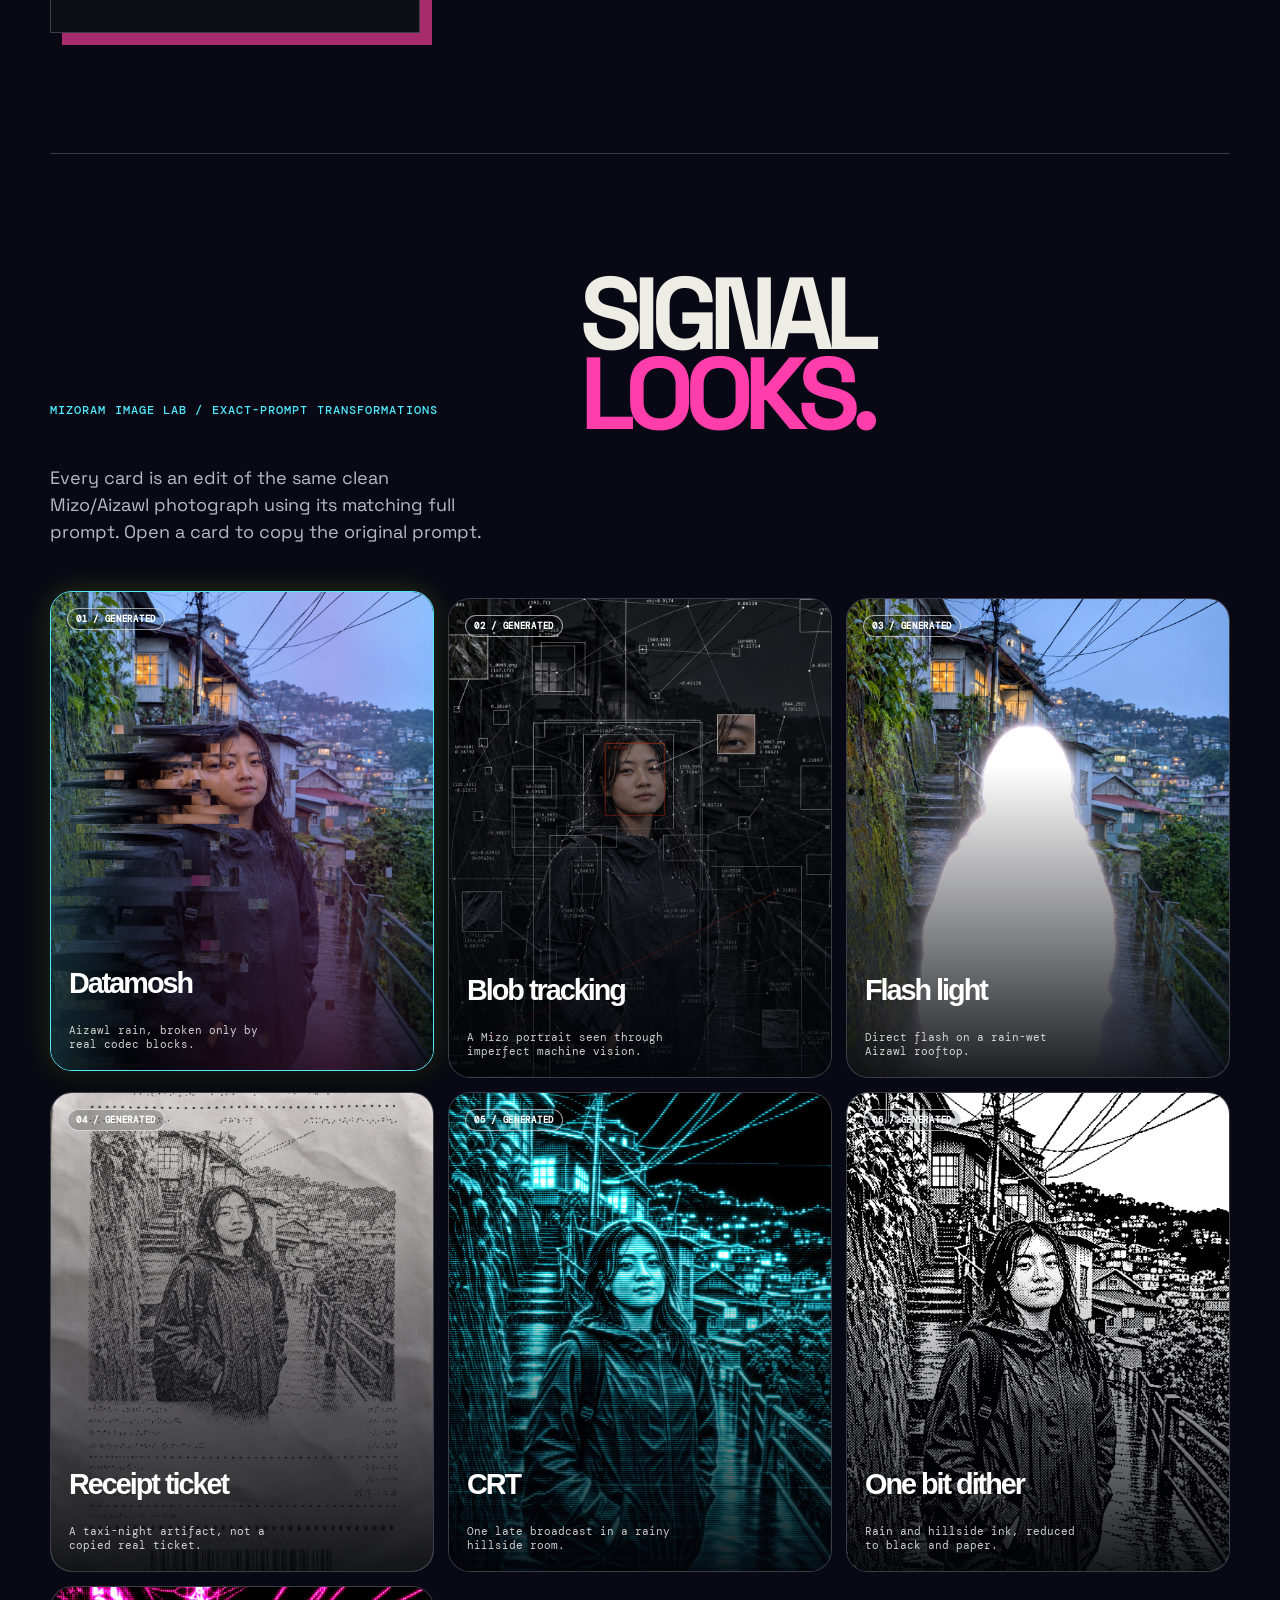
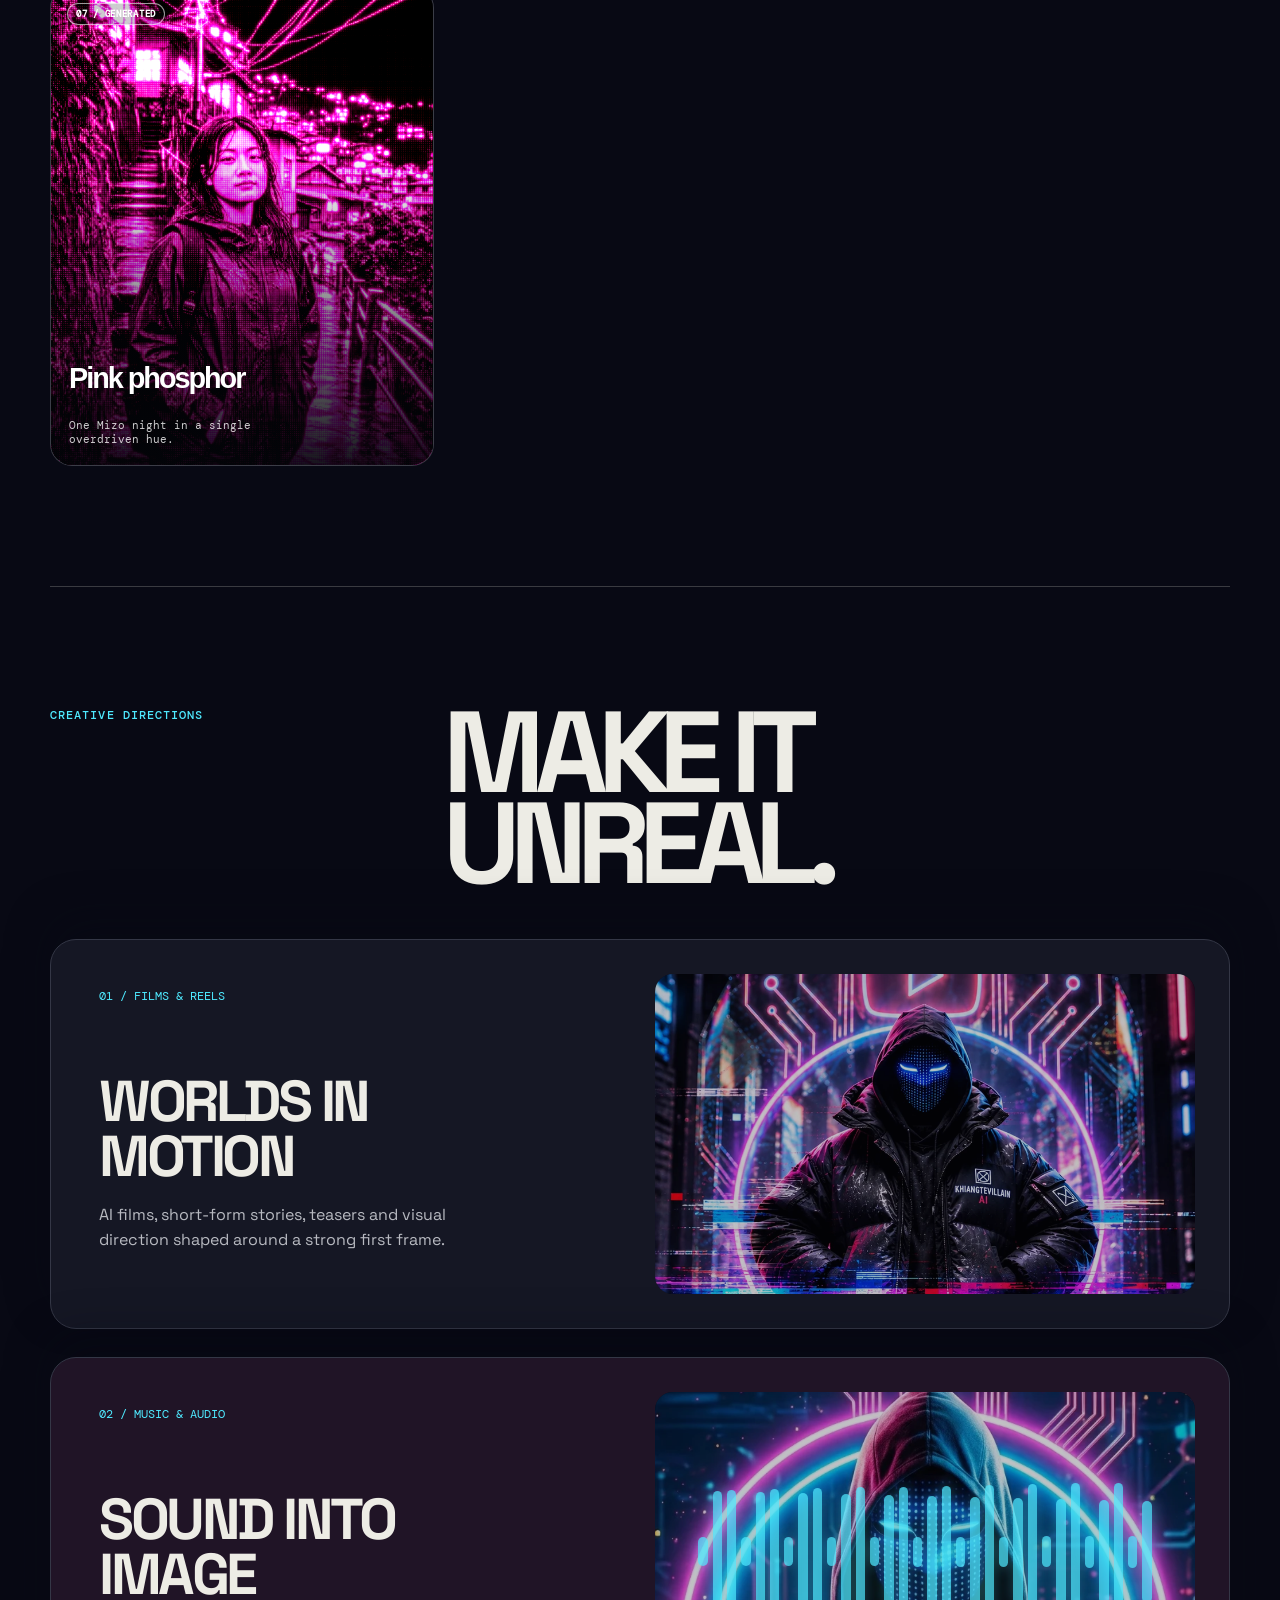
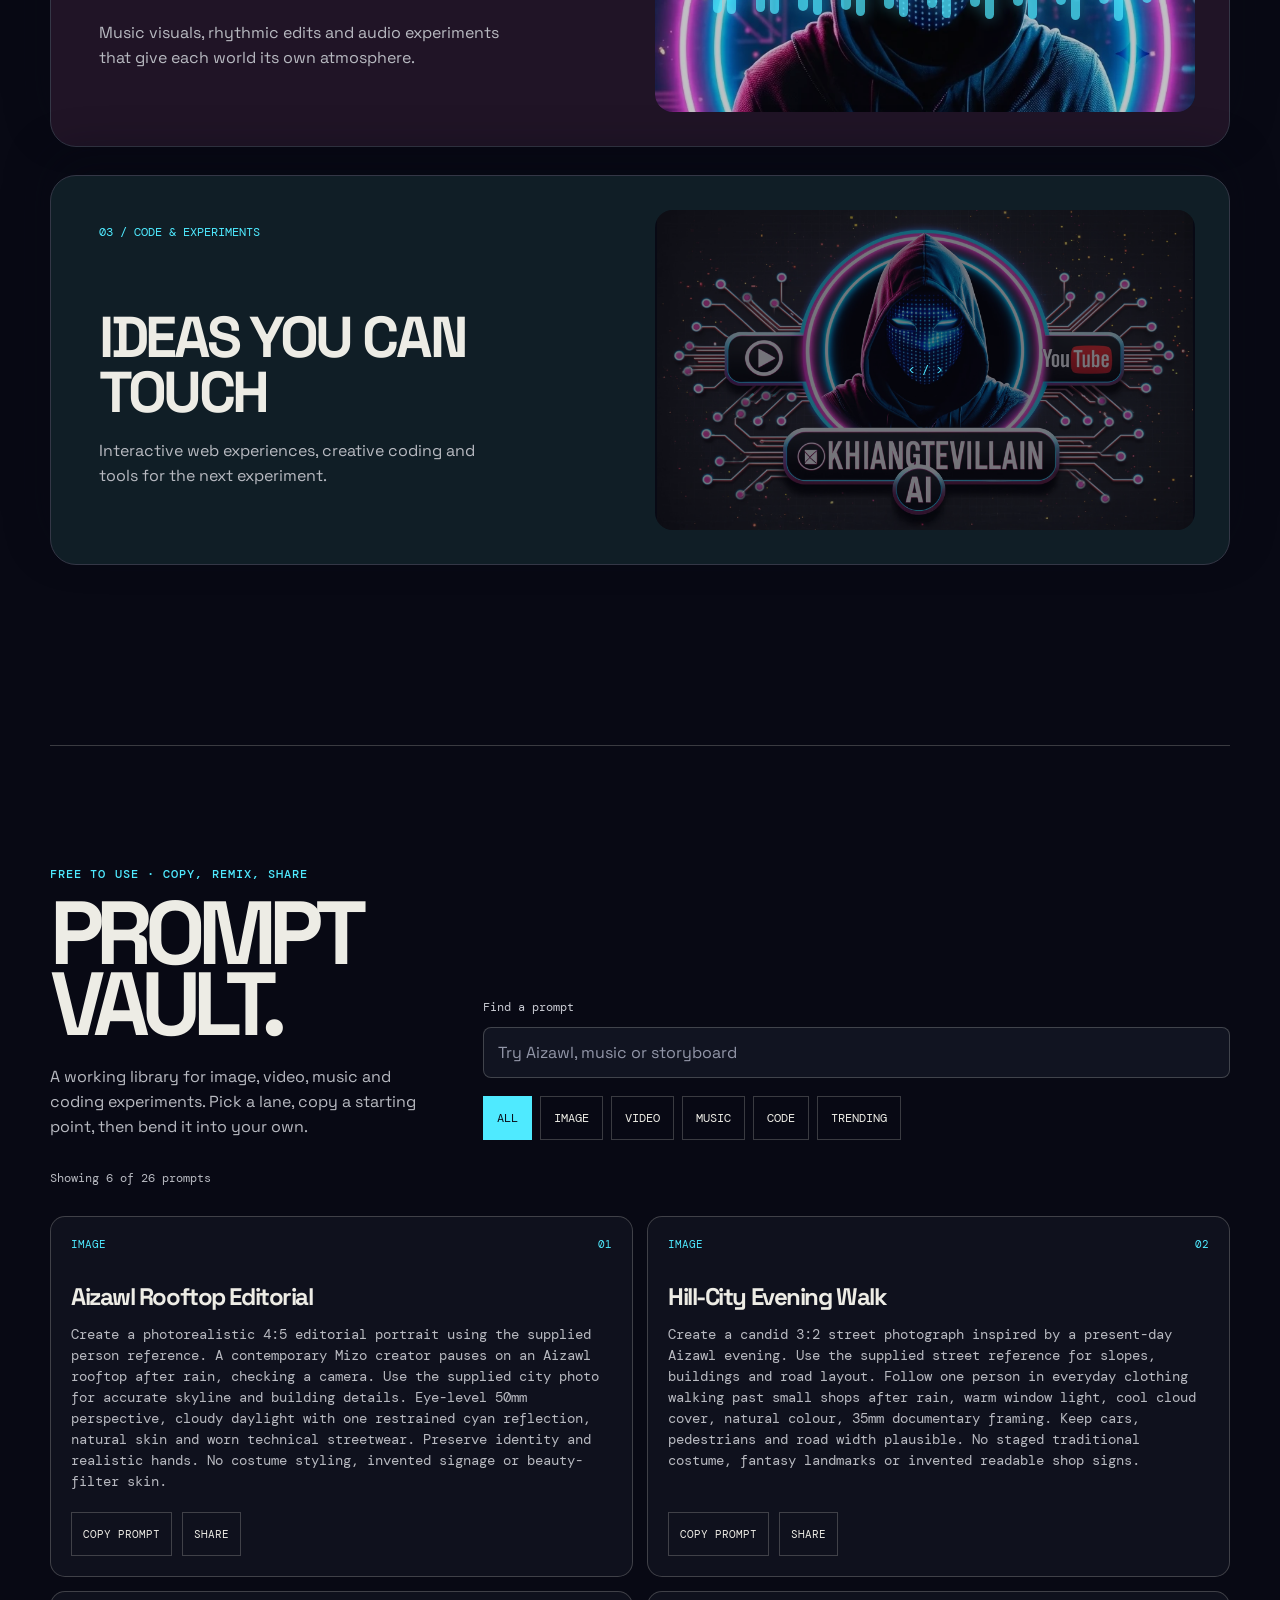
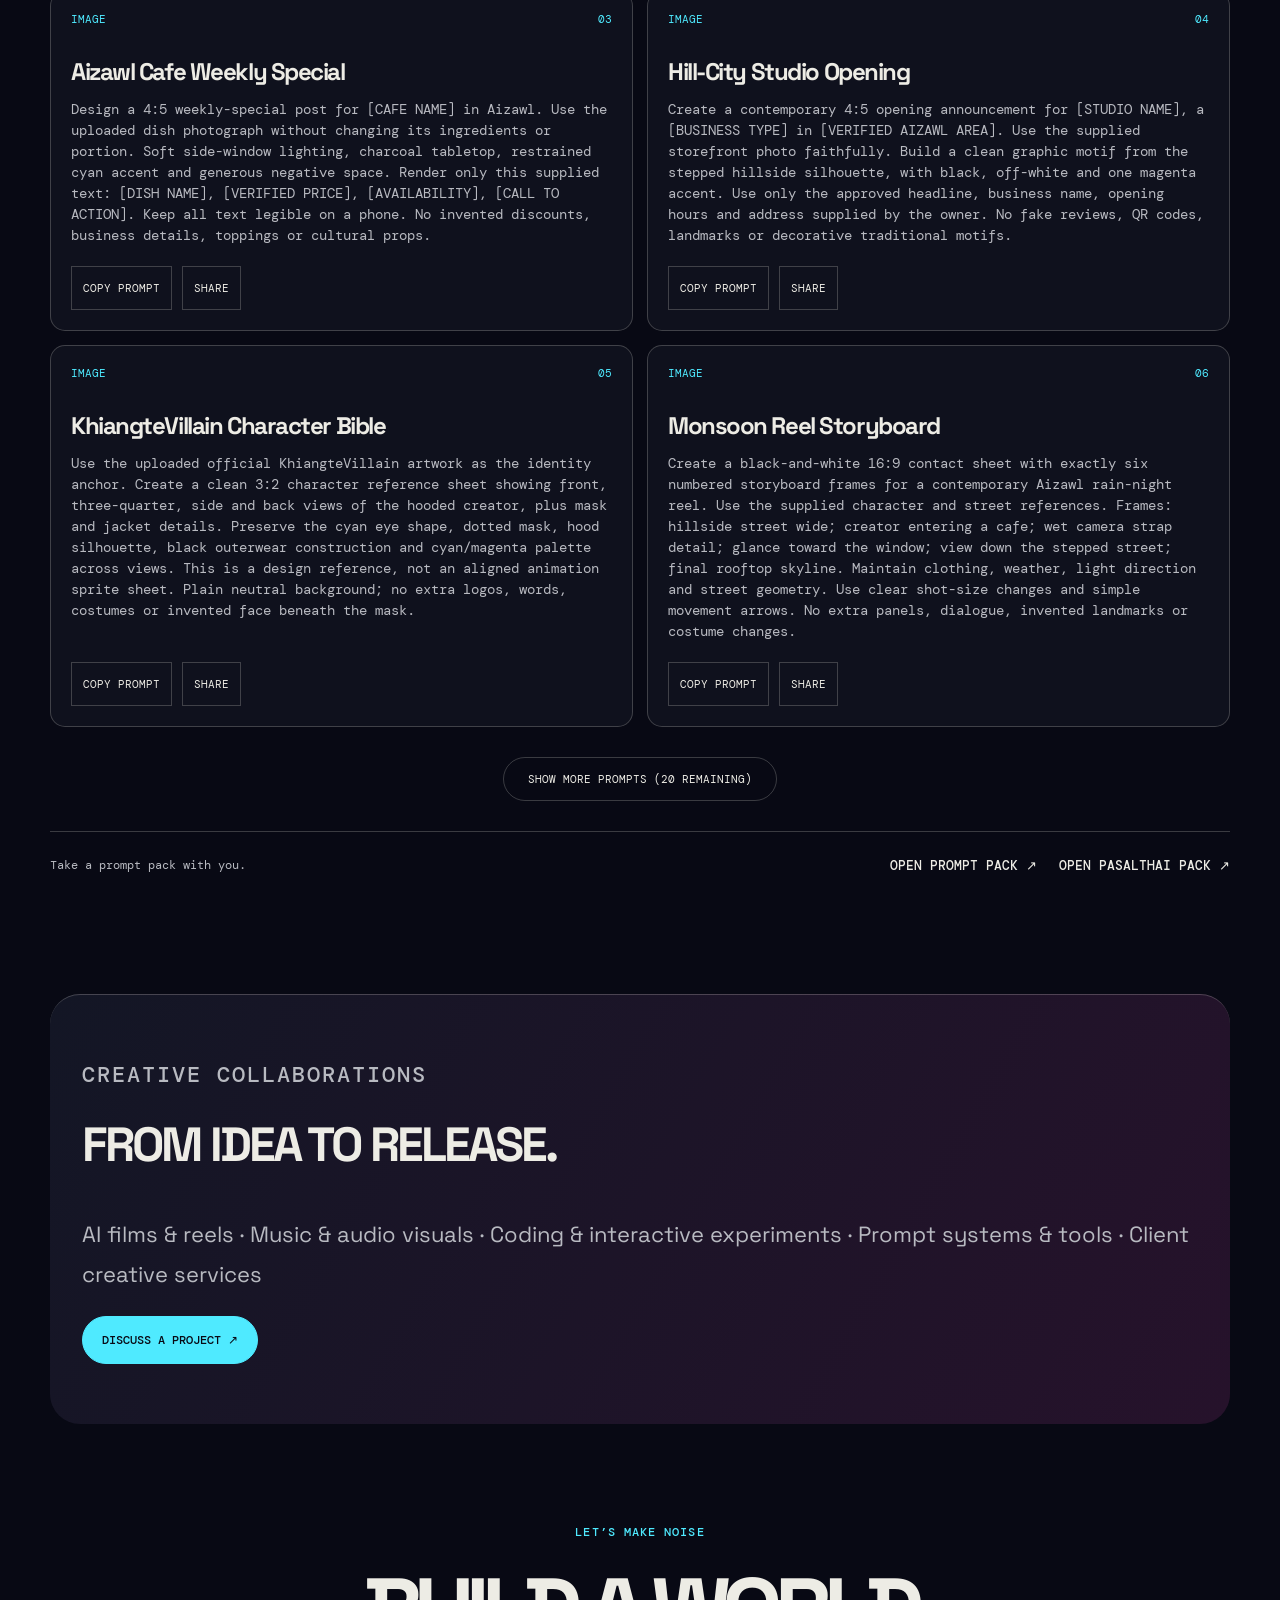
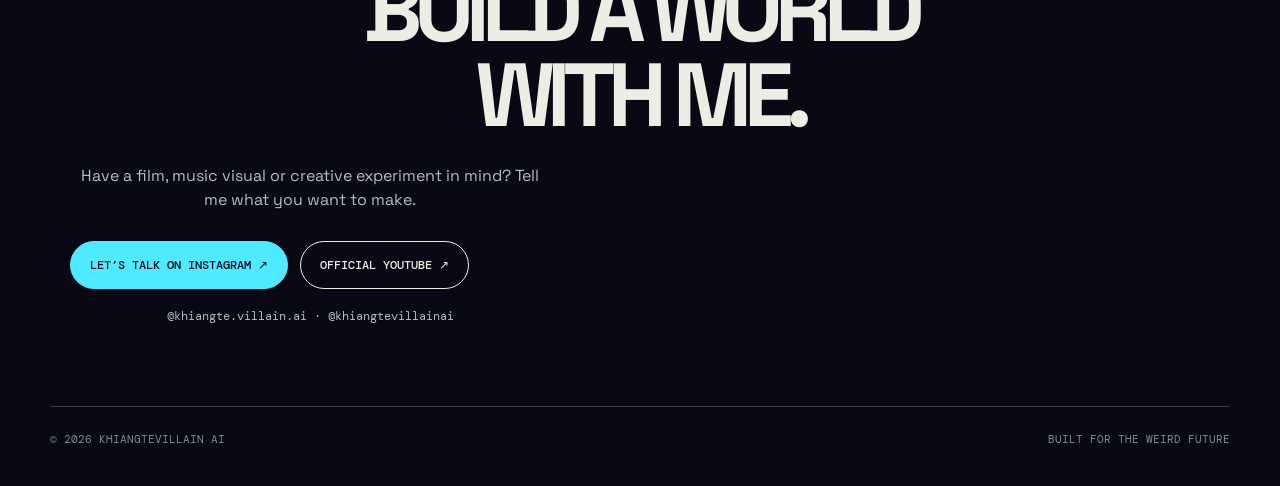
==== commit 8a8f4238: "Update index.html Signed-off-by: khiangtevillain <khiangtevillain@gmail.com>" ====
--- a/index.html
+++ b/index.html
@@ -34,7 +34,7 @@
   <header class="nav wrap"><a class="logo" href="#top" aria-label="KhiangteVillain AI home">KV<span>///</span></a><nav aria-label="Main navigation"><a href="#work">Work</a><a href="#looks">Looks</a><a href="#prompts">Prompt vault</a><a href="#connect">Connect</a></nav></header>
   <main id="top">
     <section class="hero wrap" aria-label="KhiangteVillain AI">
-      <div class="hero-copy"><p class="eyebrow">Aizawl, Mizoram · India</p><h1>TECH<br><em>BENDER</em></h1><p class="intro">KhiangteVillain AI brings films, music and creative code together—turning ideas into worlds.</p><div class="actions"><a class="button primary" href="#film">Watch the brand film</a><a class="button game-button" href="game/">Play free Villain Game ↗</a><a class="button cloud-button" href="cloud/">Make a Signal Cloud ↗</a><a class="button cloud-button" href="lab-v14/">Open Signal Lab ↗</a><a class="button" href="#prompts">Explore prompt vault</a><a class="button gemini-button" href="https://gemini.google.com/" target="_blank" rel="noopener noreferrer" aria-label="Open Google Gemini in a new tab">Open Gemini ↗</a></div><p class="signal">◉ AVAILABLE FOR CREATIVE COLLABORATIONS</p></div>
+      <div class="hero-copy"><p class="eyebrow">Aizawl, Mizoram · India</p><h1>TECH<br><em>BENDER</em></h1><p class="intro">KhiangteVillain AI brings films, music and creative code together—turning ideas into worlds.</p><div class="actions"><a class="button primary" href="#film">Watch the brand film</a><a class="button game-button" href="game/">Play free Villain Game ↗</a><a class="button cloud-button" href="cloud/">Make a Signal Cloud ↗</a><a class="button cloud-button" href="lab-v14/">Open Signal Lab ↗</a><a class="button" href="#prompts">Explore prompt vault</a><a class="button Removed gemini-Spark" href="removespark.html" target="_blank" rel="noopener noreferrer" aria-label="Open Google Gemini in a new tab">Open Gemini ↗</a></div><p class="signal">◉ AVAILABLE FOR CREATIVE COLLABORATIONS</p></div>
       <div class="hero-art"><img src="assets/character.webp" width="941" height="1672" fetchpriority="high" alt="KhiangteVillain hooded character with cyan mask and neon circuits"><div class="art-label">KHIANGTEVILLAIN / AI CREATOR</div></div>
     </section>
     <section class="about"><div class="wrap"><p class="eyebrow">The creator behind the mask</p><h2>IMAGINATION.<br>WITH INTENT.</h2><p>AI films. Sound worlds. Creative code. From Aizawl, I bring story and technology together—and share the prompts and workflows along the way.</p></div></section>
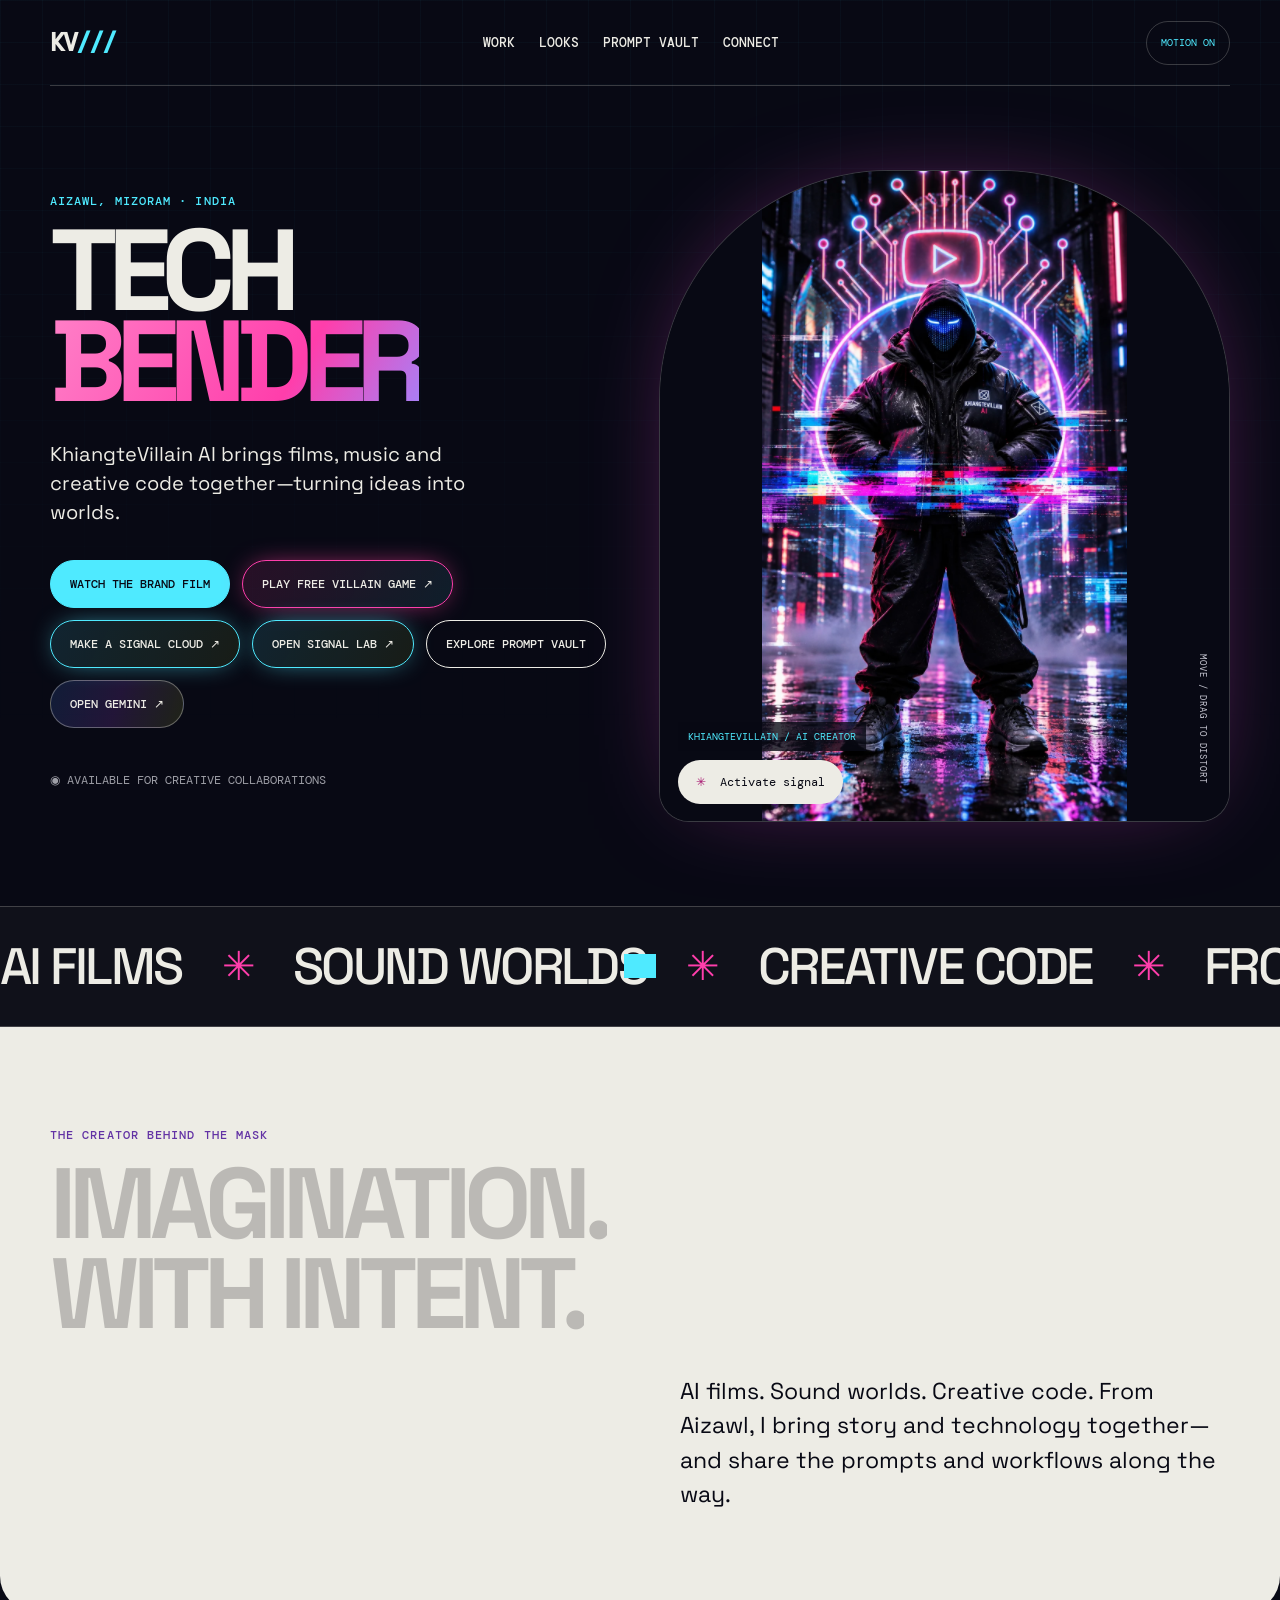
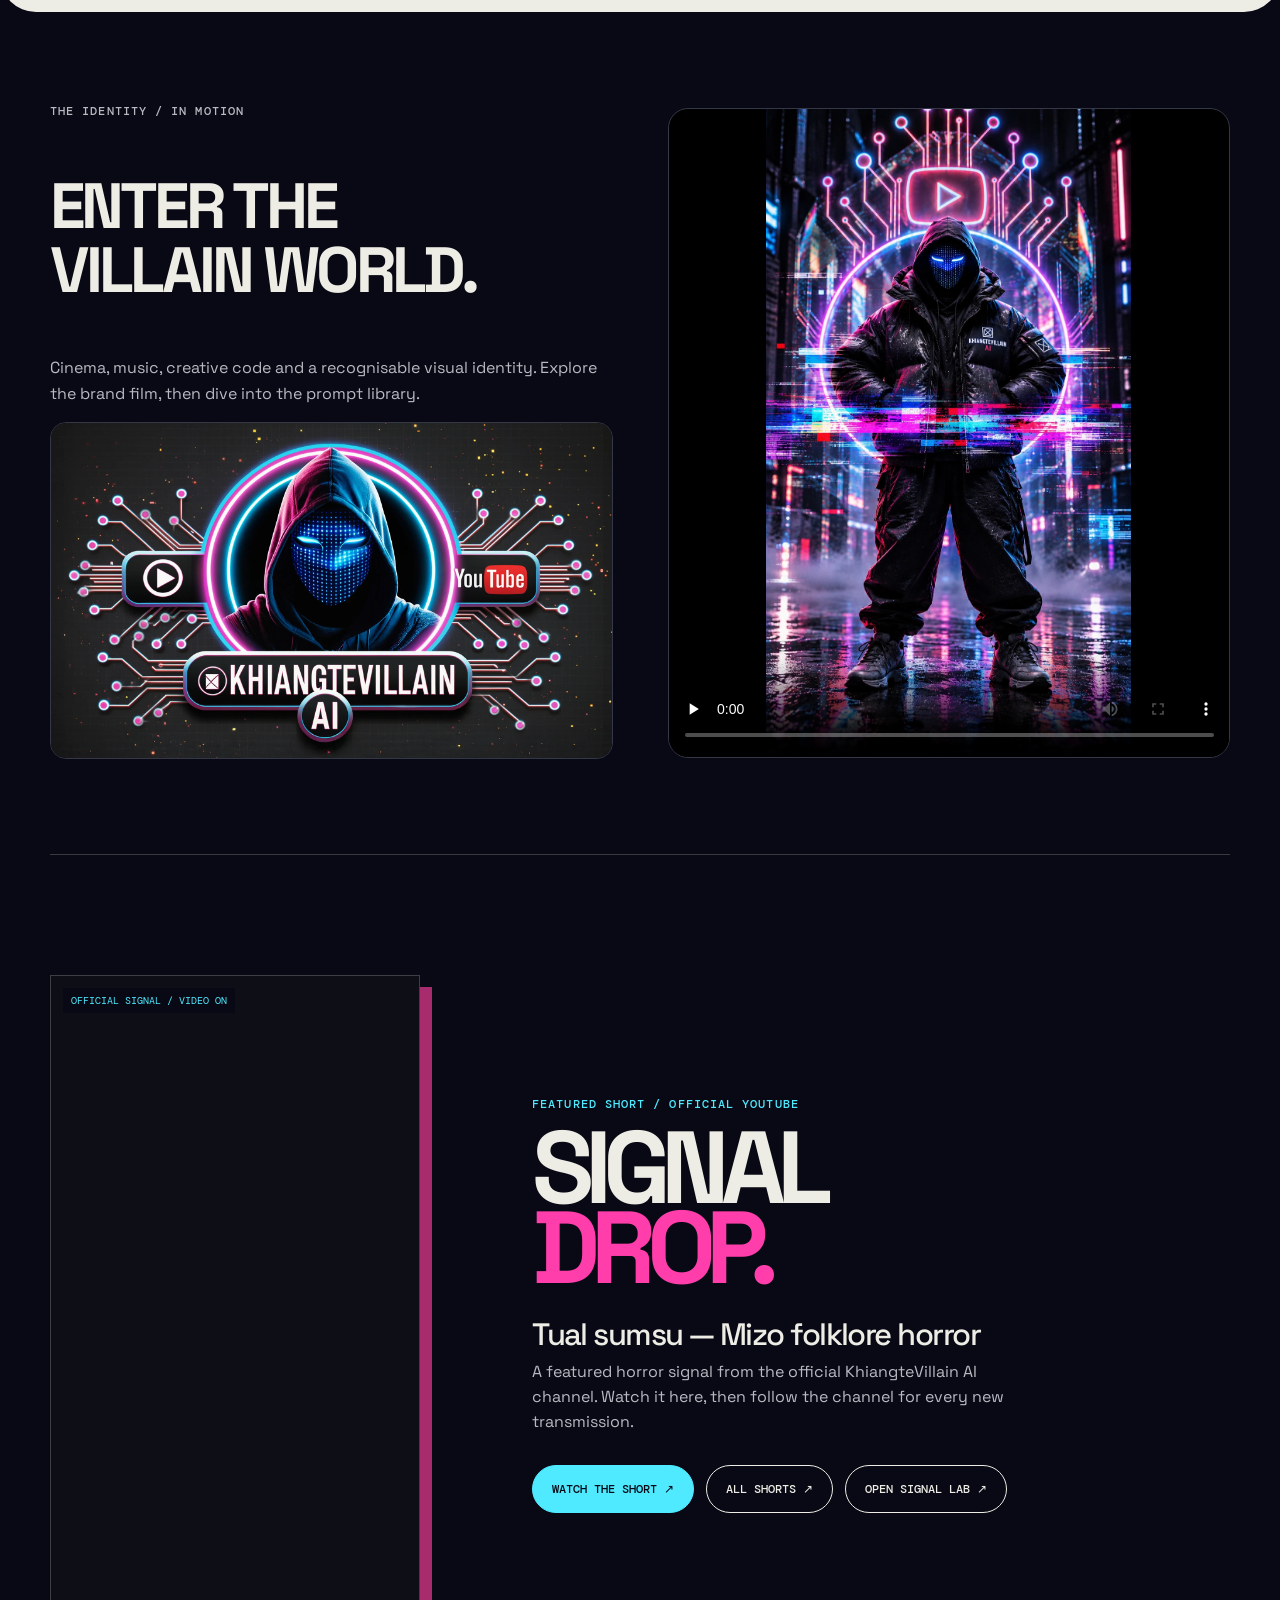
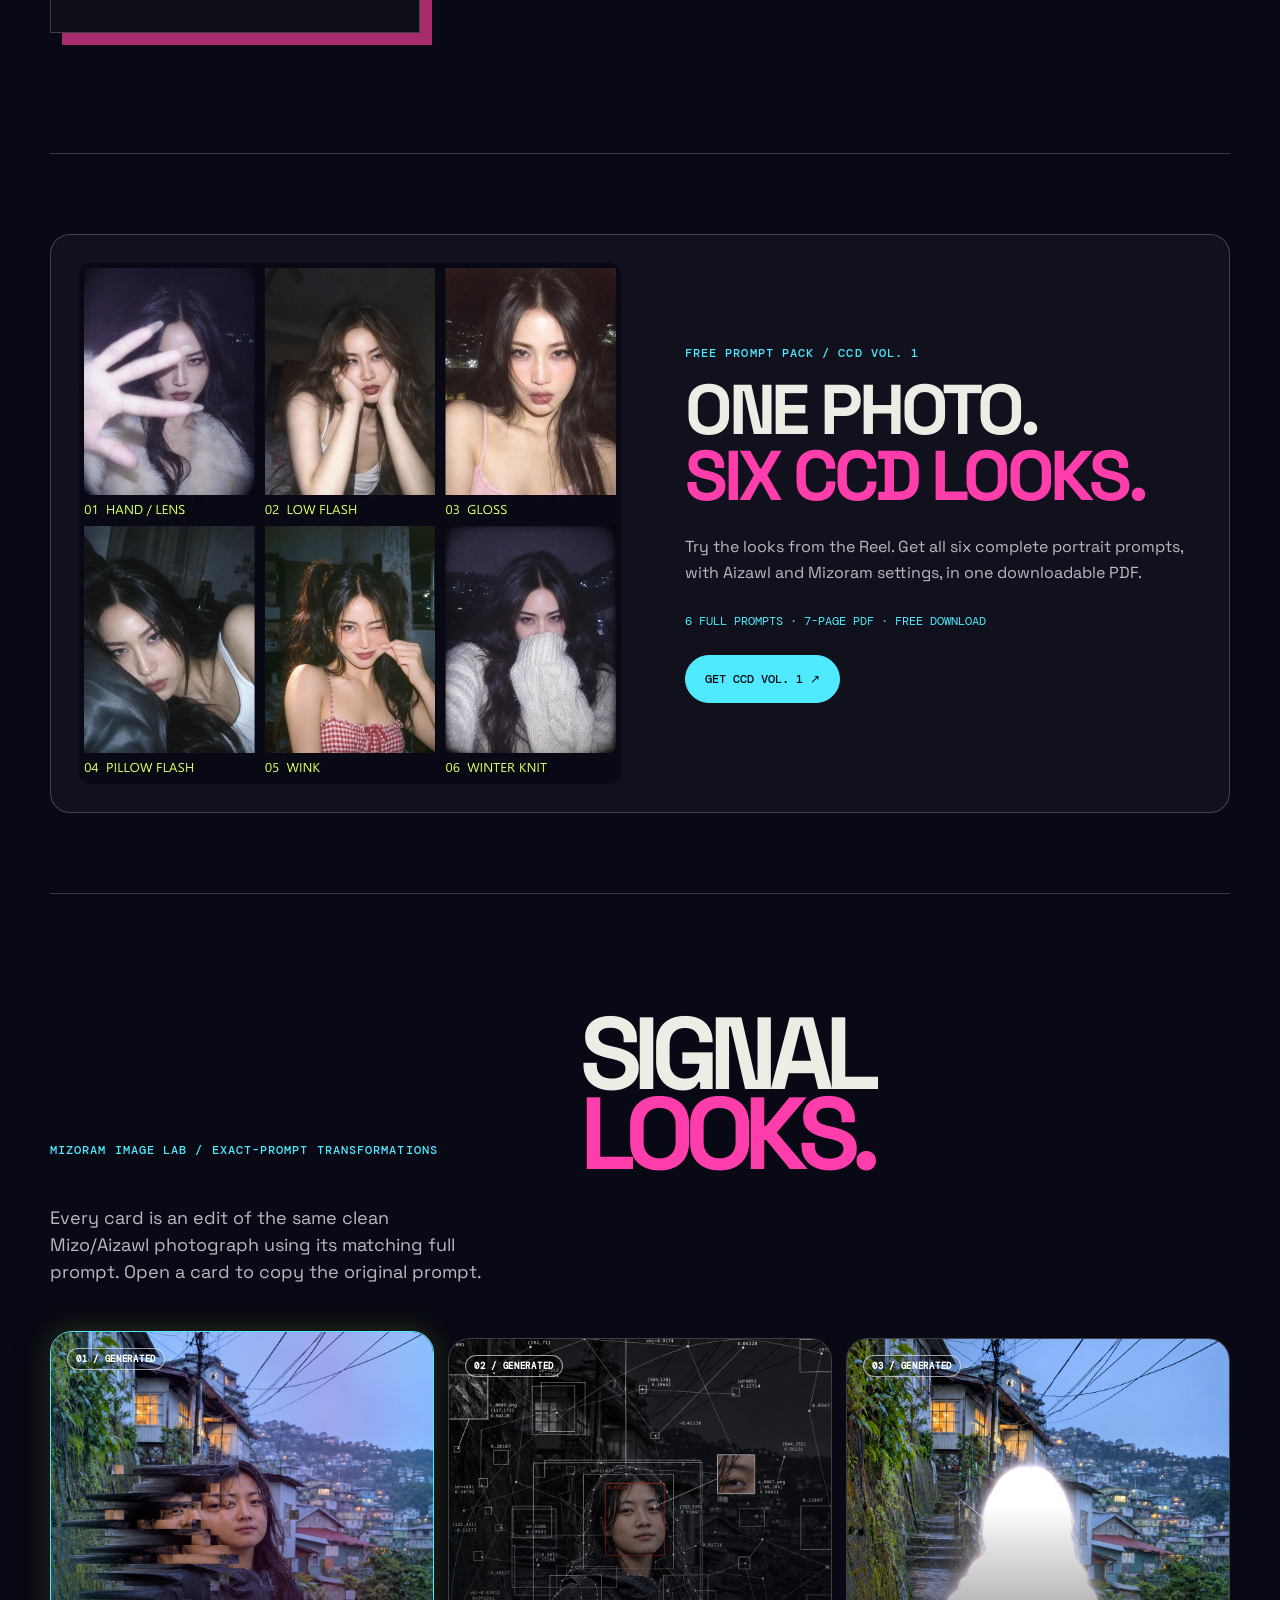
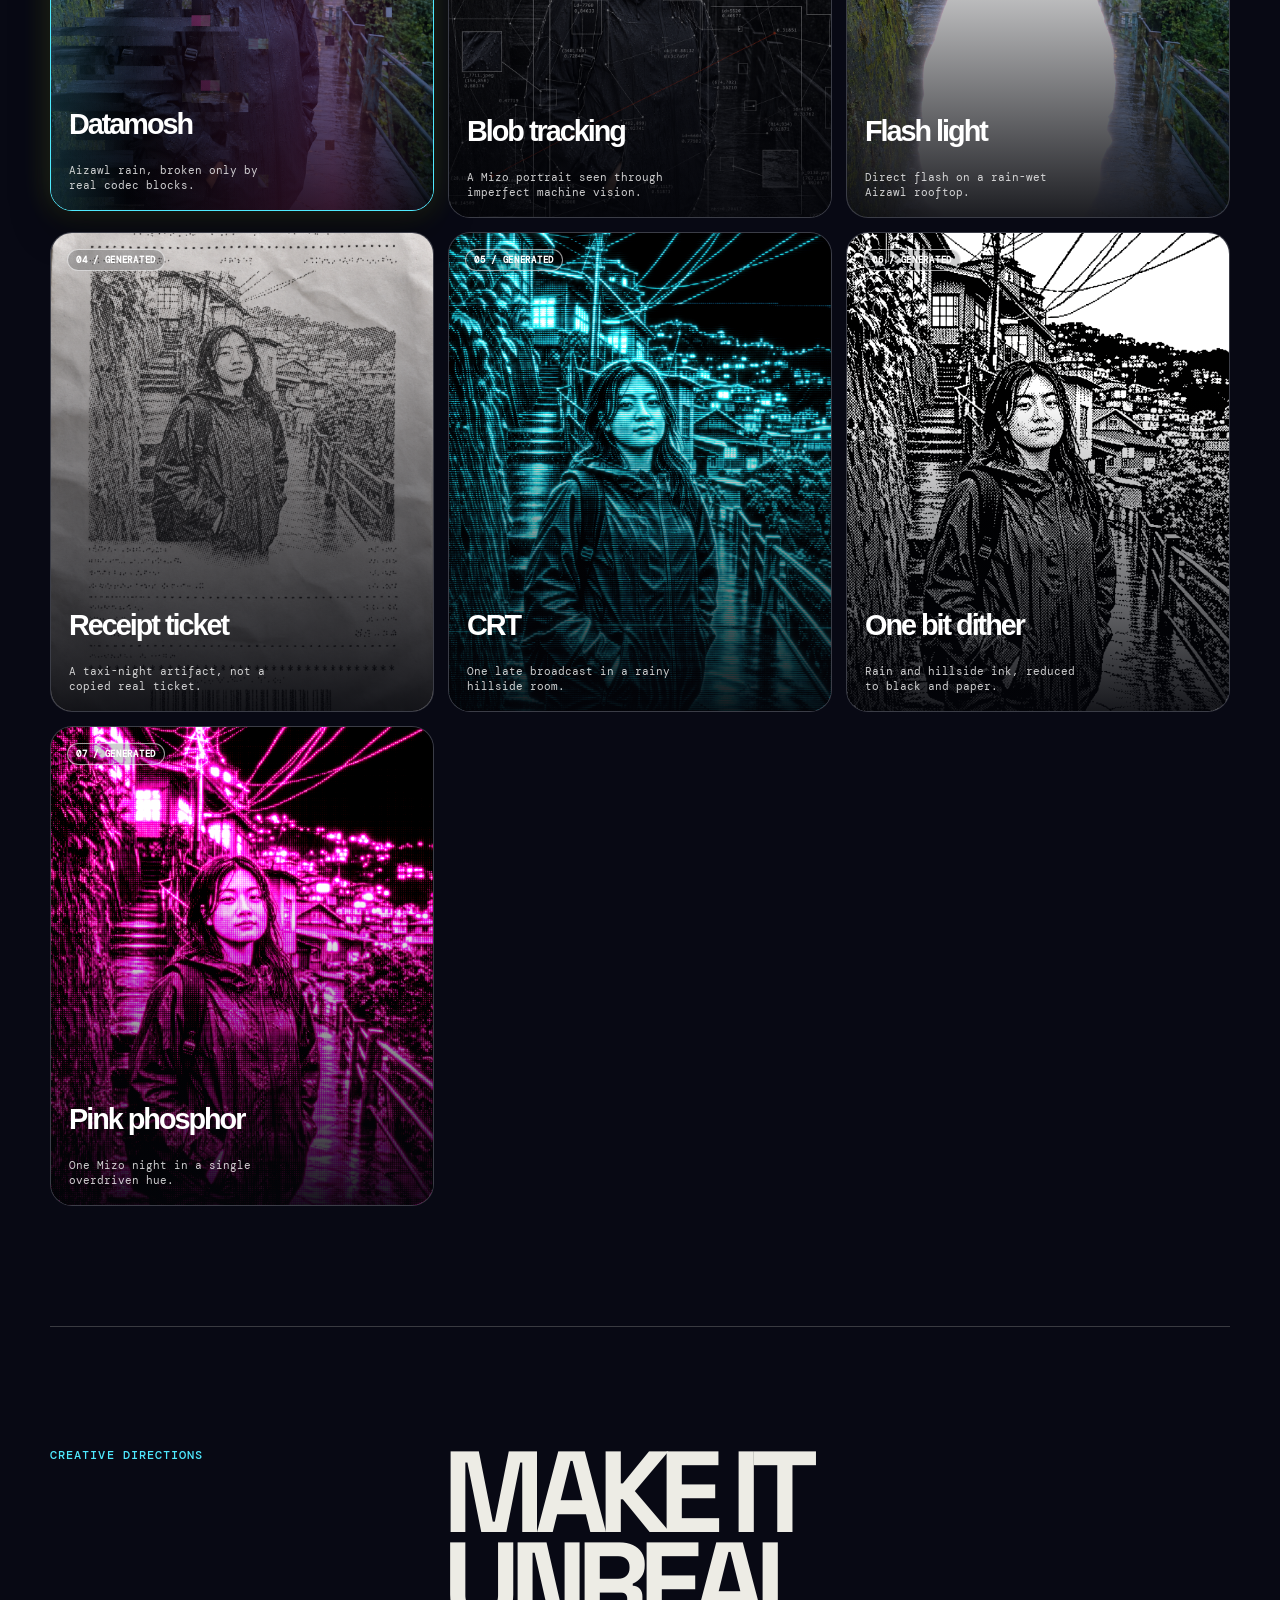
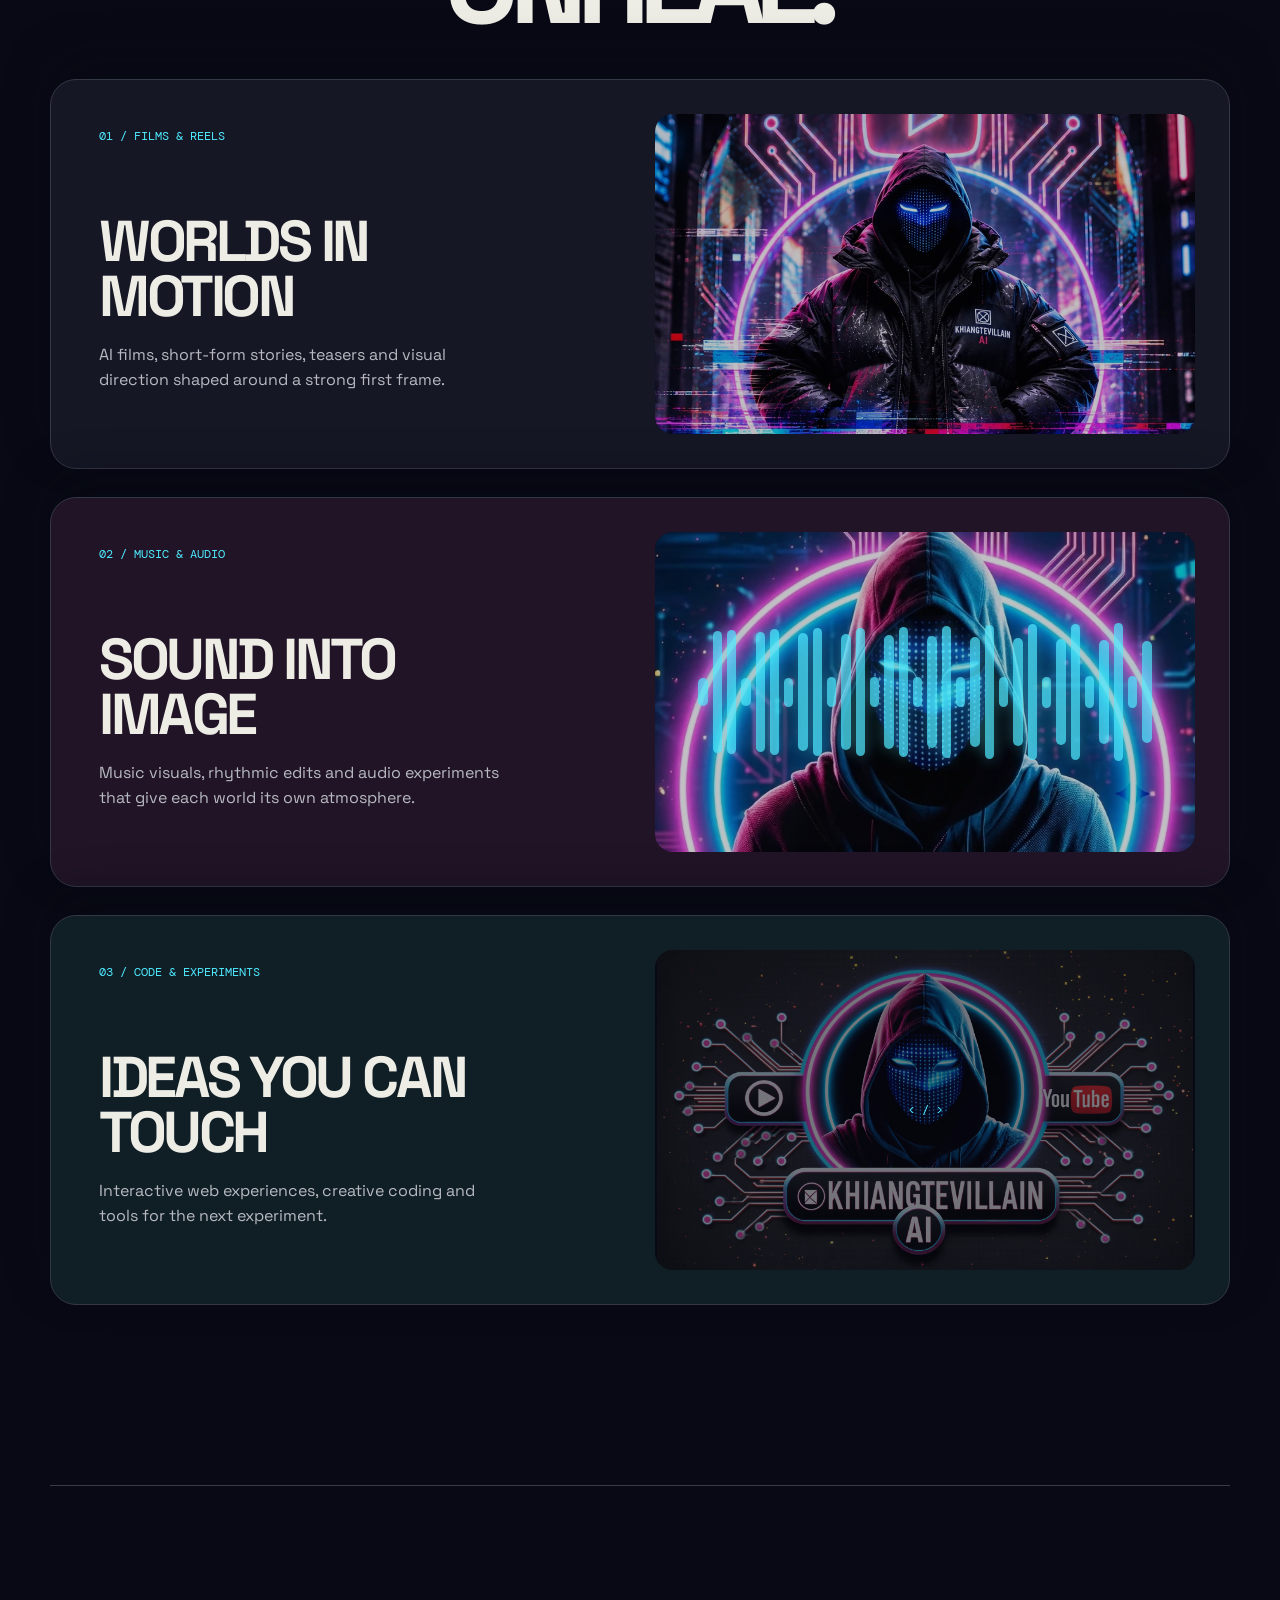
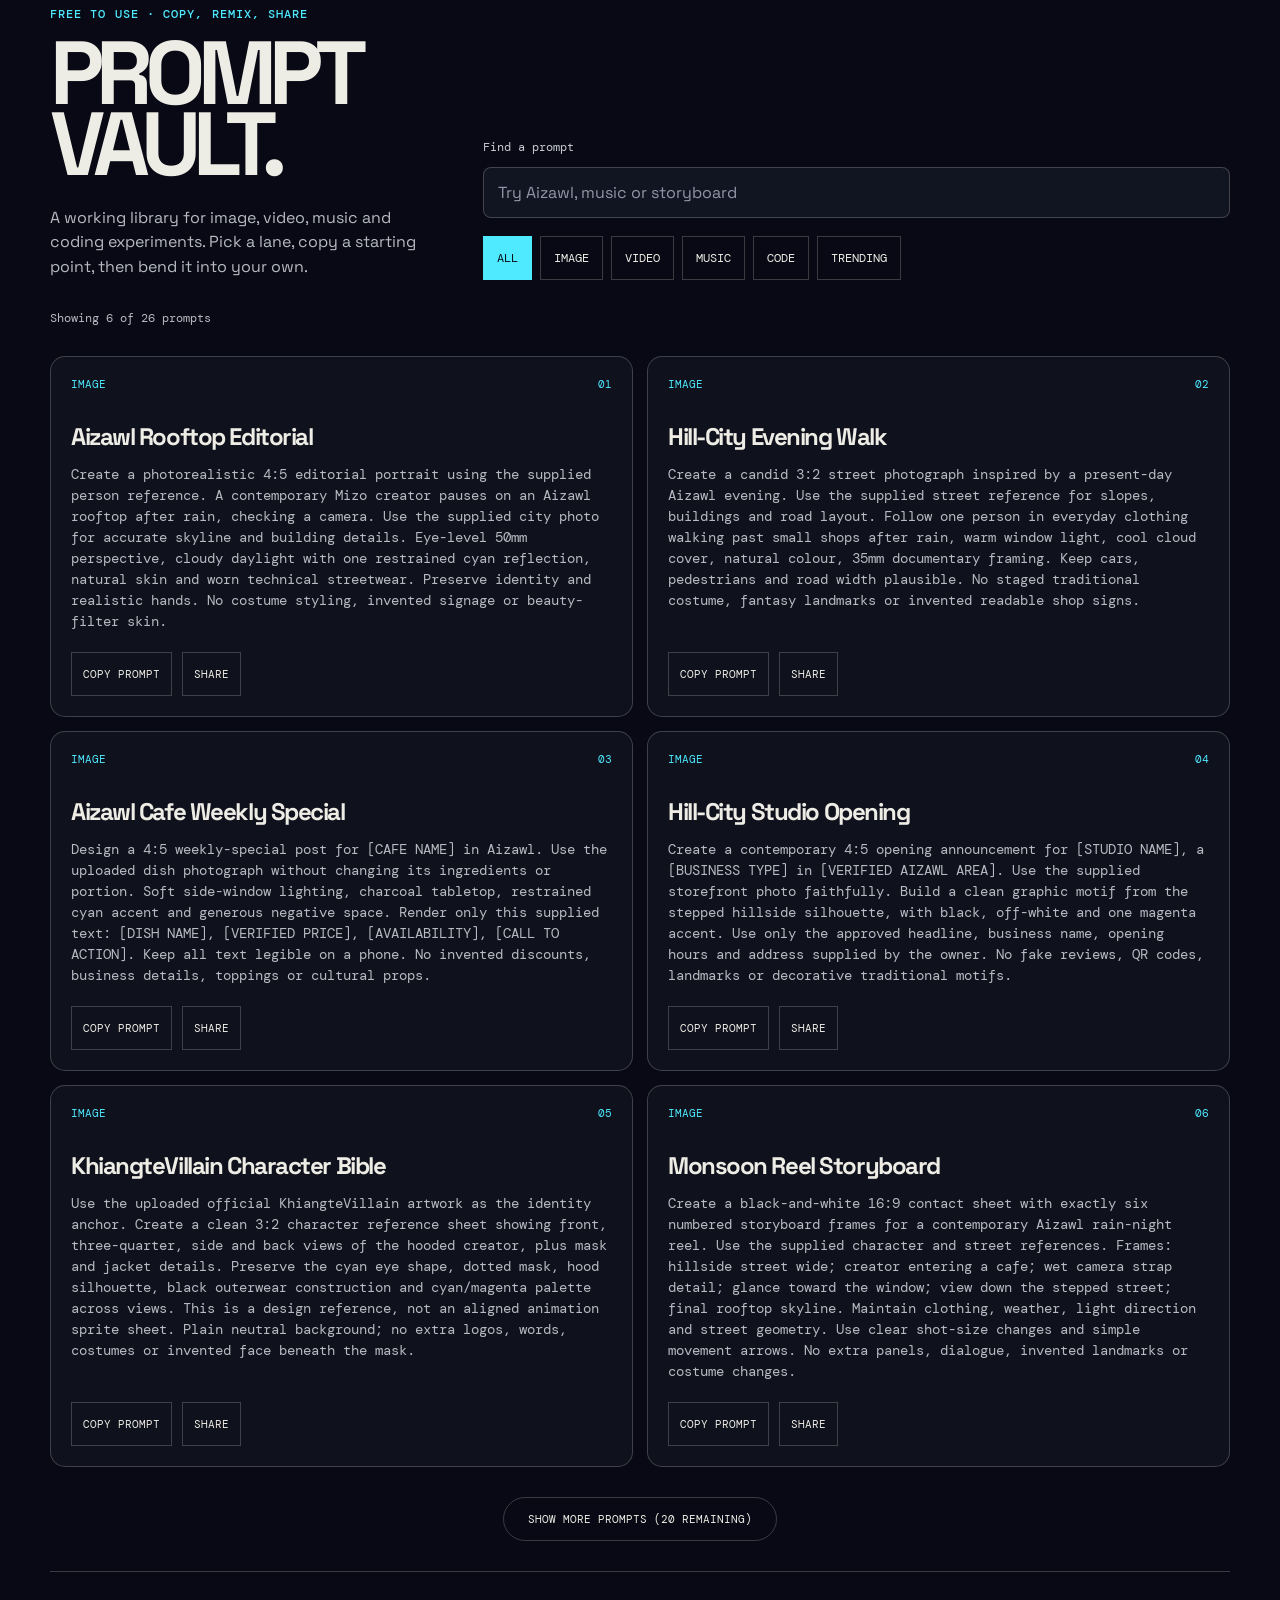
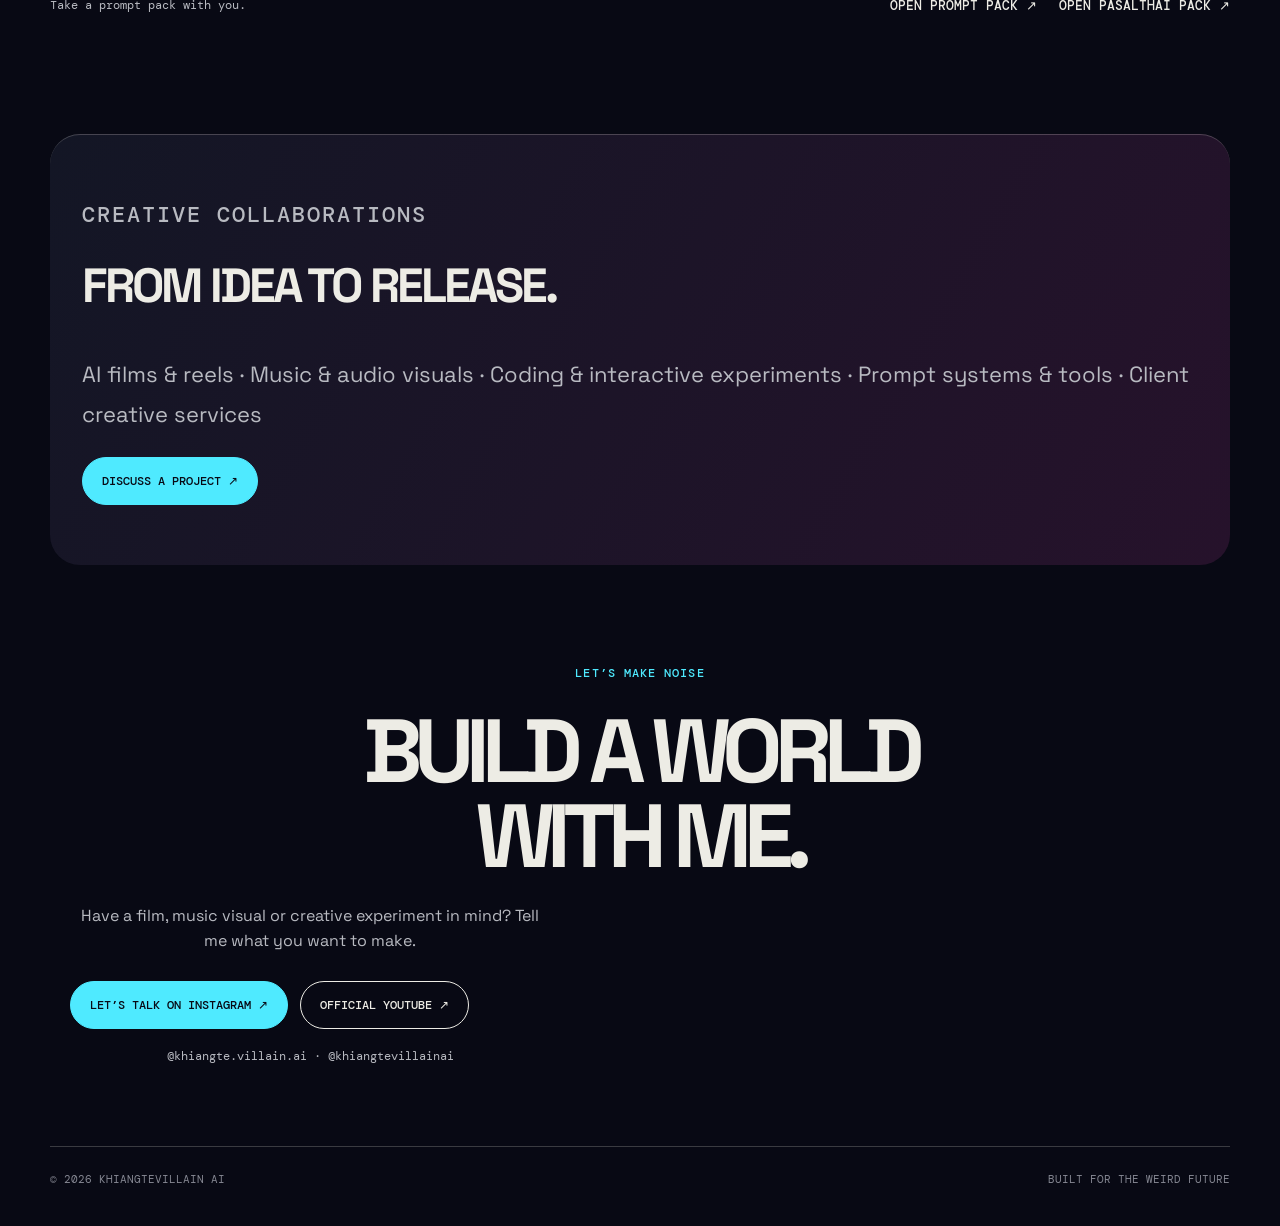
==== commit 2c6f4835: "Feature CCD Vol. 1 prompt pack with clickable preview on homepage" ====
--- a/index.html
+++ b/index.html
@@ -15,6 +15,16 @@
   <link rel="stylesheet" href="learning.css">
   <link rel="stylesheet" href="motion.css">
   <link rel="stylesheet" href="looks.css?v=1">
+  <style>
+    .ccd-pack{padding:80px 0;border-top:1px solid var(--line)}
+    .ccd-pack-card{display:grid;grid-template-columns:minmax(0,1.05fr) minmax(0,1fr);align-items:center;gap:clamp(26px,5vw,70px);padding:28px;border:1px solid var(--line);border-radius:20px;background:#10111d;color:var(--paper);text-decoration:none}
+    .ccd-pack-card:hover{border-color:var(--acid)}
+    .ccd-pack-card:focus-visible{outline:3px solid var(--acid);outline-offset:6px}
+    .ccd-pack-card img{display:block;width:100%;height:auto;border-radius:12px}
+    .ccd-pack-copy{min-width:0}.ccd-pack-copy h2{font-size:clamp(38px,5.5vw,72px);line-height:.95;letter-spacing:-.06em;margin:0 0 24px}.ccd-pack-copy h2 em{font-style:normal;color:var(--pink)}
+    .ccd-pack-copy>p:not(.eyebrow){color:#b8bac1;line-height:1.6;margin:0 0 26px}.ccd-pack-meta{display:block;margin-bottom:24px;color:var(--acid);font:12px/1.6 "DM Mono",monospace;text-transform:uppercase}
+    @media(max-width:760px){.ccd-pack{padding:60px 0}.ccd-pack-card{grid-template-columns:1fr;padding:18px;gap:26px}.ccd-pack-copy h2{font-size:clamp(38px,11vw,64px)}}
+  </style>
 </head>
 <body>
   <section id="signal-boot" class="signal-boot" aria-hidden="true" aria-label="KhiangteVillain signal boot sequence">
@@ -34,7 +44,7 @@
   <header class="nav wrap"><a class="logo" href="#top" aria-label="KhiangteVillain AI home">KV<span>///</span></a><nav aria-label="Main navigation"><a href="#work">Work</a><a href="#looks">Looks</a><a href="#prompts">Prompt vault</a><a href="#connect">Connect</a></nav></header>
   <main id="top">
     <section class="hero wrap" aria-label="KhiangteVillain AI">
-      <div class="hero-copy"><p class="eyebrow">Aizawl, Mizoram · India</p><h1>TECH<br><em>BENDER</em></h1><p class="intro">KhiangteVillain AI brings films, music and creative code together—turning ideas into worlds.</p><div class="actions"><a class="button primary" href="#film">Watch the brand film</a><a class="button game-button" href="game/">Play free Villain Game ↗</a><a class="button cloud-button" href="cloud/">Make a Signal Cloud ↗</a><a class="button cloud-button" href="lab-v14/">Open Signal Lab ↗</a><a class="button" href="#prompts">Explore prompt vault</a><a class="button Removed gemini-Spark" href="removespark.html" target="_blank" rel="noopener noreferrer" aria-label="Open Google Gemini in a new tab">Open Gemini ↗</a></div><p class="signal">◉ AVAILABLE FOR CREATIVE COLLABORATIONS</p></div>
+      <div class="hero-copy"><p class="eyebrow">Aizawl, Mizoram · India</p><h1>TECH<br><em>BENDER</em></h1><p class="intro">KhiangteVillain AI brings films, music and creative code together—turning ideas into worlds.</p><div class="actions"><a class="button primary" href="#film">Watch the brand film</a><a class="button game-button" href="game/">Play free Villain Game ↗</a><a class="button cloud-button" href="cloud/">Make a Signal Cloud ↗</a><a class="button cloud-button" href="lab-v14/">Open Signal Lab ↗</a><a class="button" href="#prompts">Explore prompt vault</a><a class="button gemini-button" href="https://gemini.google.com/" target="_blank" rel="noopener noreferrer" aria-label="Open Google Gemini in a new tab">Open Gemini ↗</a></div><p class="signal">◉ AVAILABLE FOR CREATIVE COLLABORATIONS</p></div>
       <div class="hero-art"><img src="assets/character.webp" width="941" height="1672" fetchpriority="high" alt="KhiangteVillain hooded character with cyan mask and neon circuits"><div class="art-label">KHIANGTEVILLAIN / AI CREATOR</div></div>
     </section>
     <section class="about"><div class="wrap"><p class="eyebrow">The creator behind the mask</p><h2>IMAGINATION.<br>WITH INTENT.</h2><p>AI films. Sound worlds. Creative code. From Aizawl, I bring story and technology together—and share the prompts and workflows along the way.</p></div></section>
@@ -45,6 +55,12 @@
     <section class="wrap shorts-dispatch" id="shorts" aria-labelledby="shorts-title">
       <div class="shorts-frame"><iframe src="https://www.youtube-nocookie.com/embed/JUQo7wQEKOI?rel=0&amp;modestbranding=1" title="Tual sumsu Mizo folklore horror — featured KhiangteVillain AI YouTube Short" loading="lazy" referrerpolicy="strict-origin-when-cross-origin" allow="accelerometer; autoplay; clipboard-write; encrypted-media; gyroscope; picture-in-picture; web-share" allowfullscreen><a href="https://www.youtube.com/shorts/JUQo7wQEKOI">Watch this Short on YouTube ↗</a></iframe></div>
       <div class="shorts-copy"><p class="eyebrow">Featured short / official YouTube</p><h2 id="shorts-title">SIGNAL<br><em>DROP.</em></h2><p class="shorts-title">Tual sumsu — Mizo folklore horror</p><p class="shorts-description">A featured horror signal from the official KhiangteVillain AI channel. Watch it here, then follow the channel for every new transmission.</p><div class="actions"><a class="button primary" href="https://www.youtube.com/shorts/JUQo7wQEKOI" target="_blank" rel="noopener">Watch the Short ↗</a><a class="button" href="https://www.youtube.com/@khiangtevillainai/shorts" target="_blank" rel="noopener">All Shorts ↗</a><a class="button" href="lab-v14/">Open Signal Lab ↗</a></div></div>
+    </section>
+    <section class="wrap ccd-pack" id="ccd-vol-1" aria-labelledby="ccd-pack-title">
+      <a class="ccd-pack-card" href="prompt-packs/ccd-vol-1/" aria-labelledby="ccd-pack-title" aria-describedby="ccd-pack-description">
+        <img src="prompt-packs/ccd-vol-1/six-looks.webp" width="1050" height="1010" loading="lazy" alt="Six CCD portrait looks: hand at lens, low flash, gloss, pillow flash, wink and winter knit">
+        <div class="ccd-pack-copy"><p class="eyebrow">Free prompt pack / CCD Vol. 1</p><h2 id="ccd-pack-title">ONE PHOTO.<br><em>SIX CCD LOOKS.</em></h2><p id="ccd-pack-description">Try the looks from the Reel. Get all six complete portrait prompts, with Aizawl and Mizoram settings, in one downloadable PDF.</p><span class="ccd-pack-meta">6 full prompts · 7-page PDF · Free download</span><span class="button primary">Get CCD Vol. 1 ↗</span></div>
+      </a>
     </section>
     <section class="wrap signal-looks" id="looks" aria-labelledby="looks-title">
       <div class="looks-heading"><p class="eyebrow">Mizoram image lab / exact-prompt transformations</p><h2 id="looks-title">SIGNAL<br><em>LOOKS.</em></h2><p>Every card is an edit of the same clean Mizo/Aizawl photograph using its matching full prompt. Open a card to copy the original prompt.</p></div>
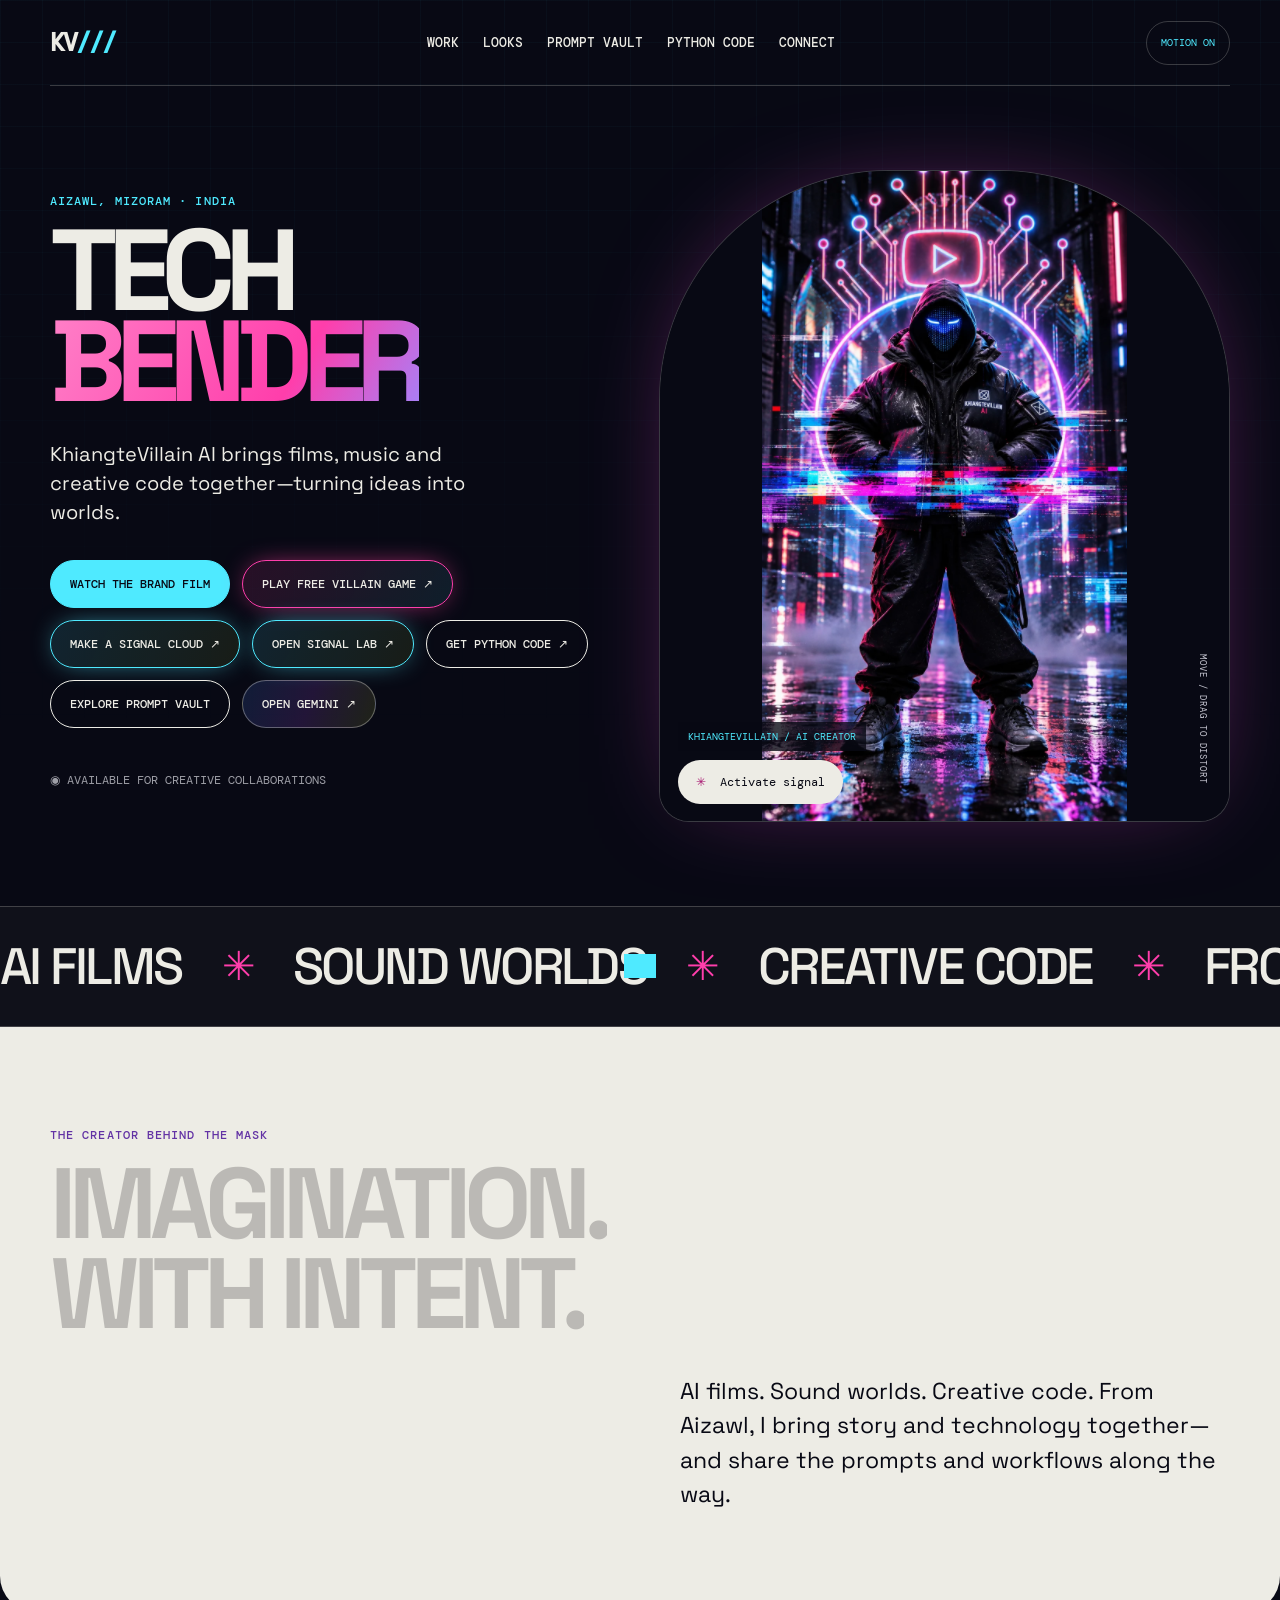
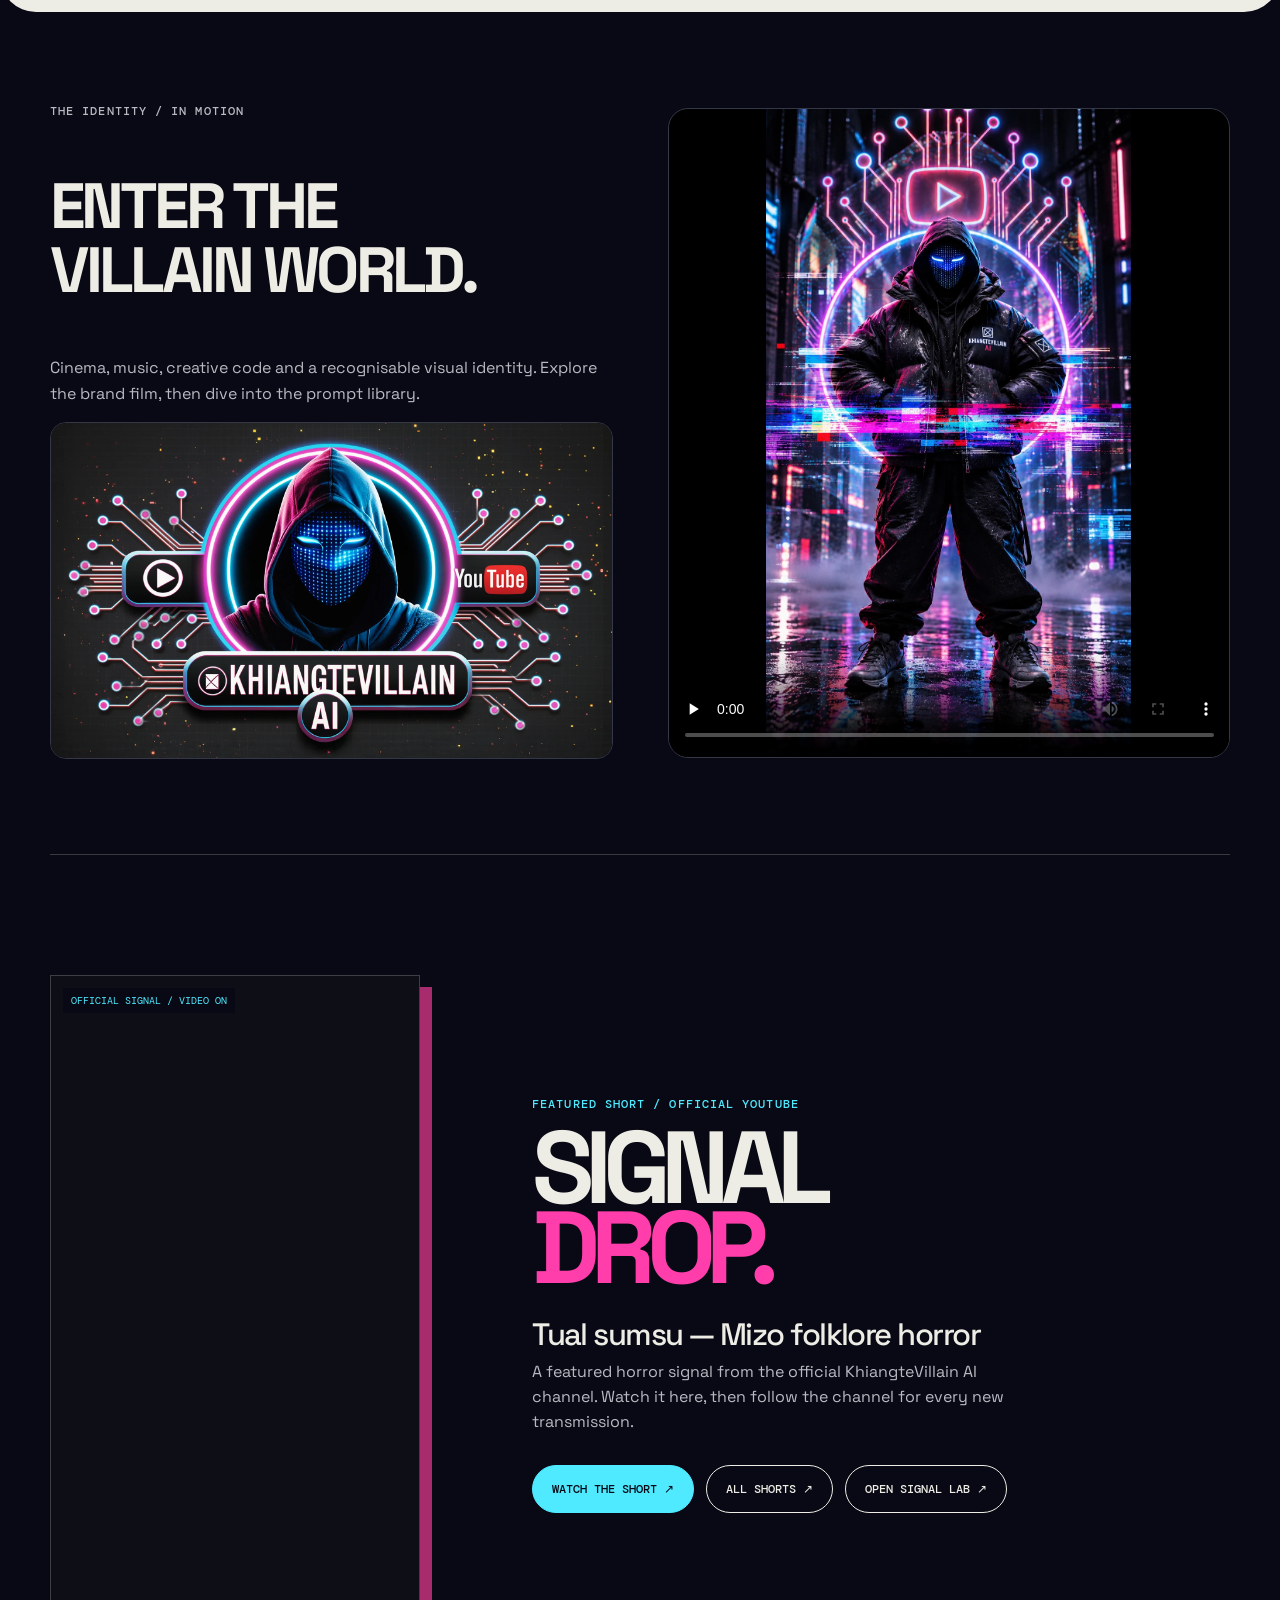
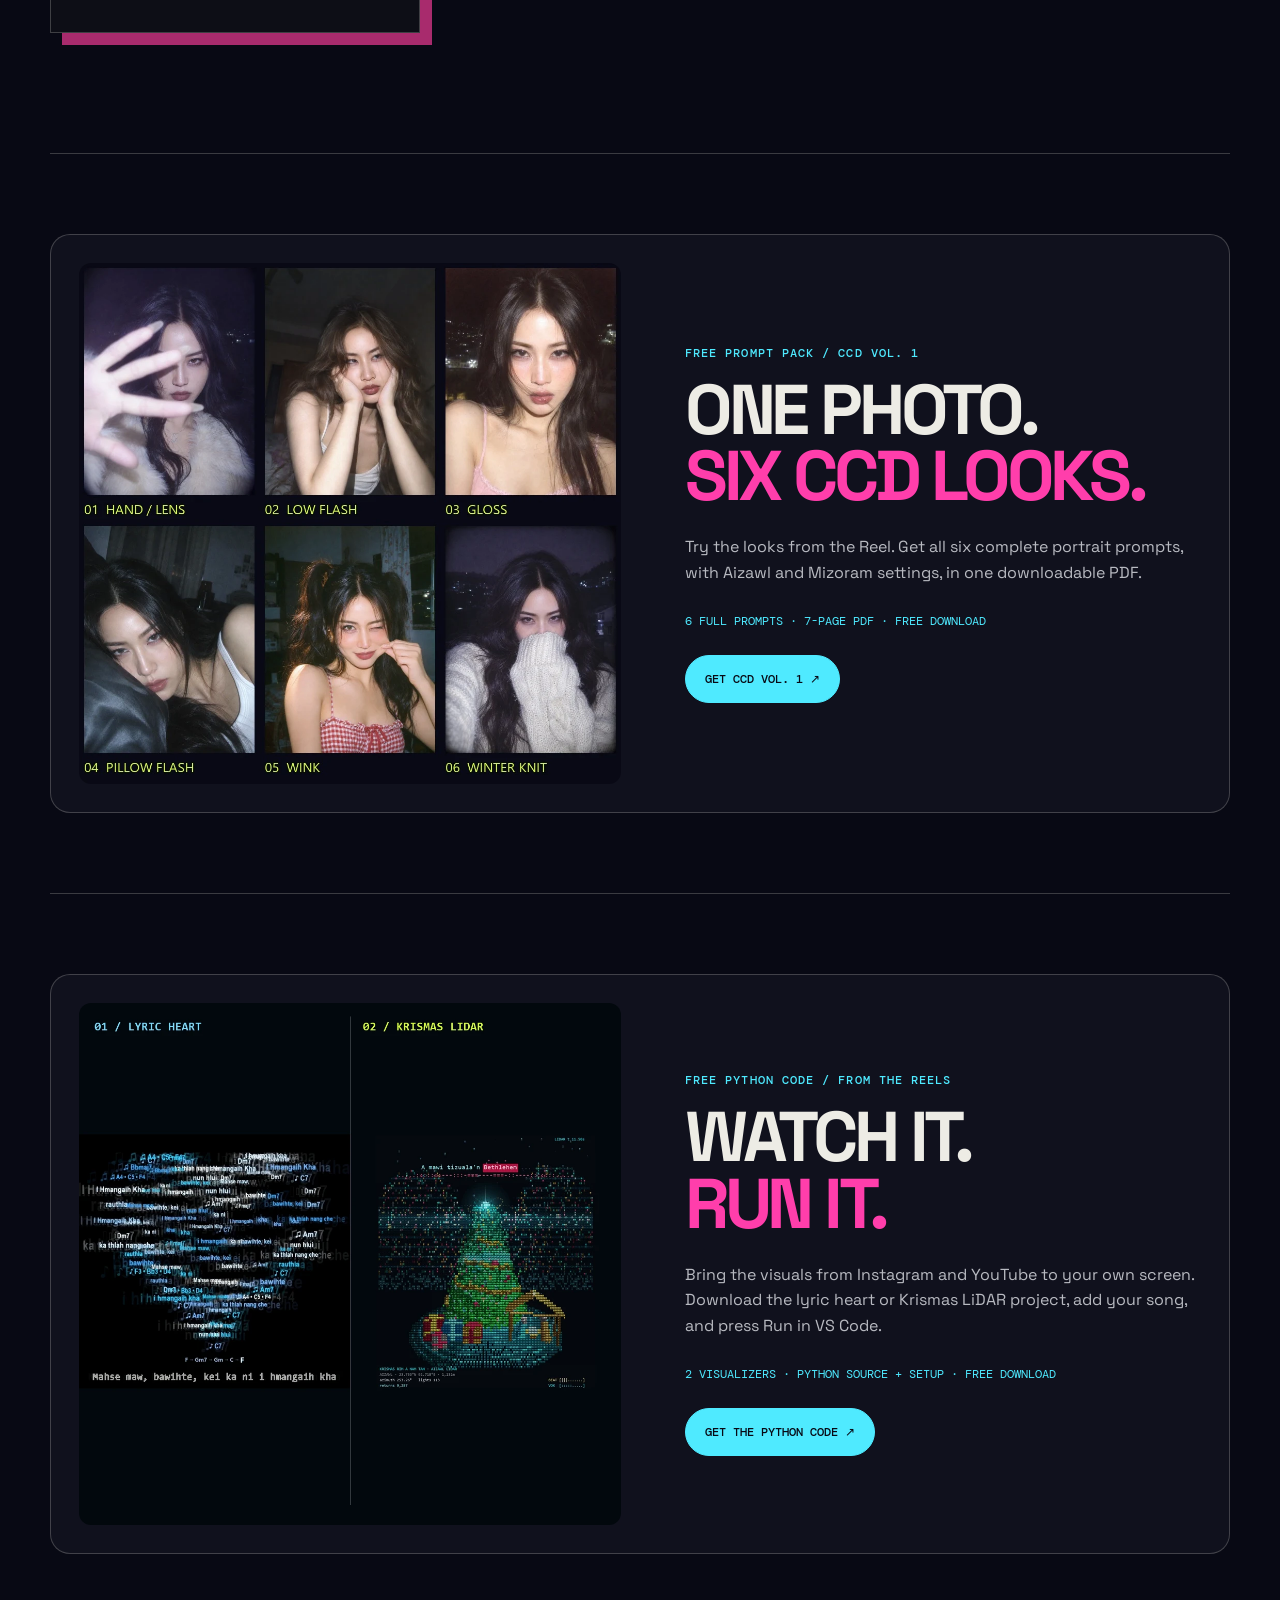
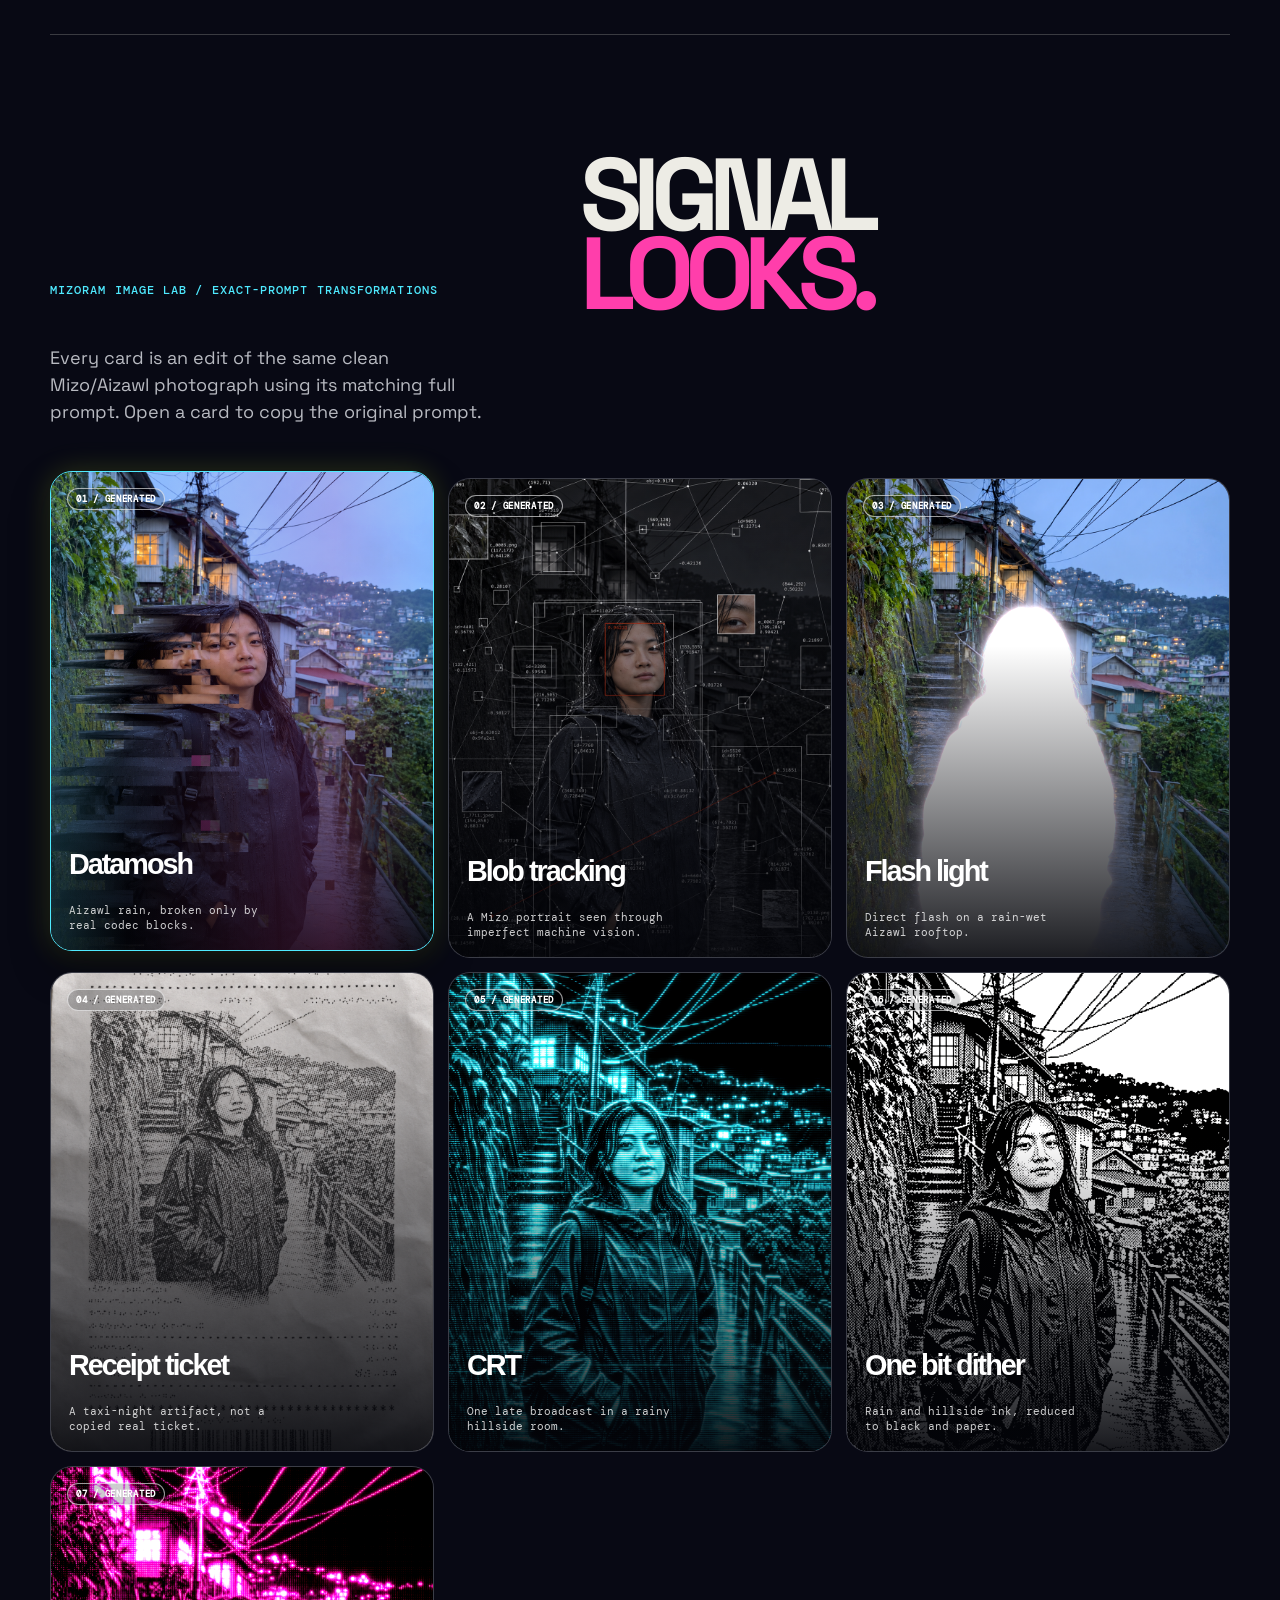
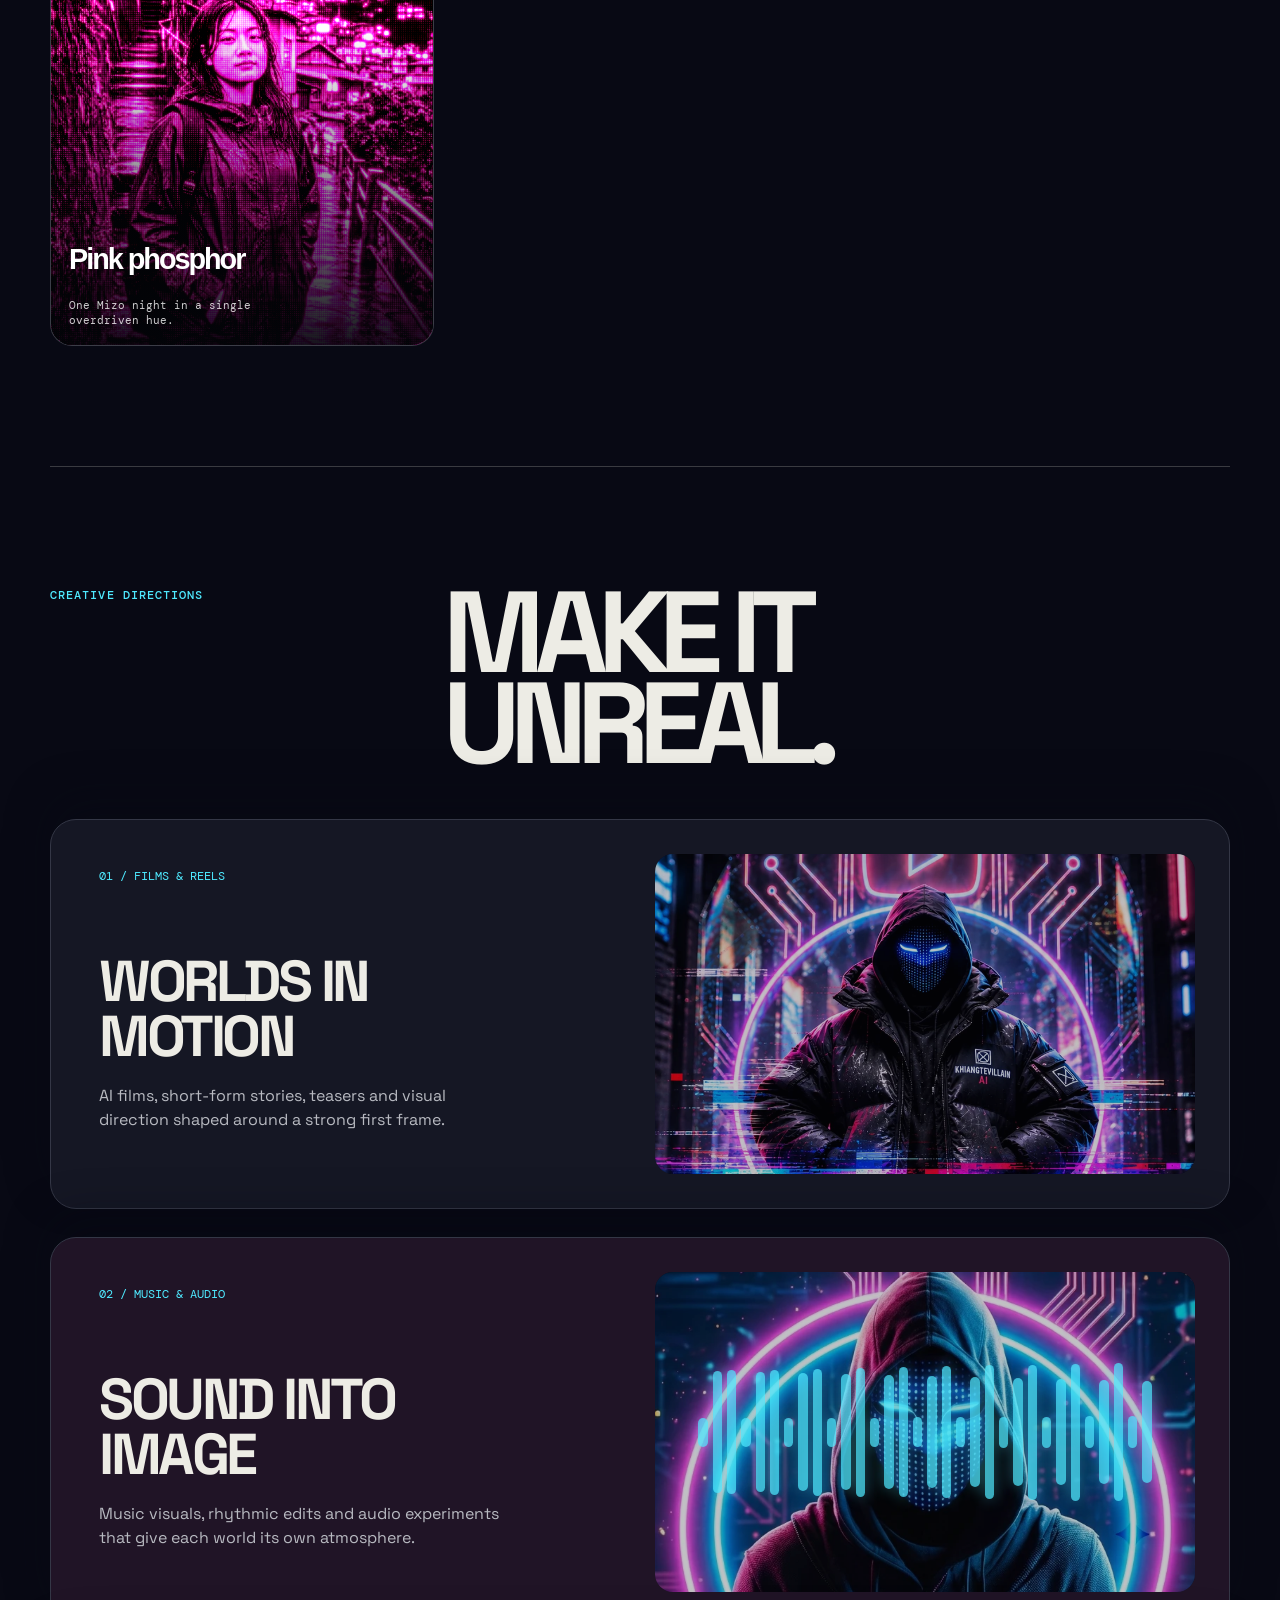
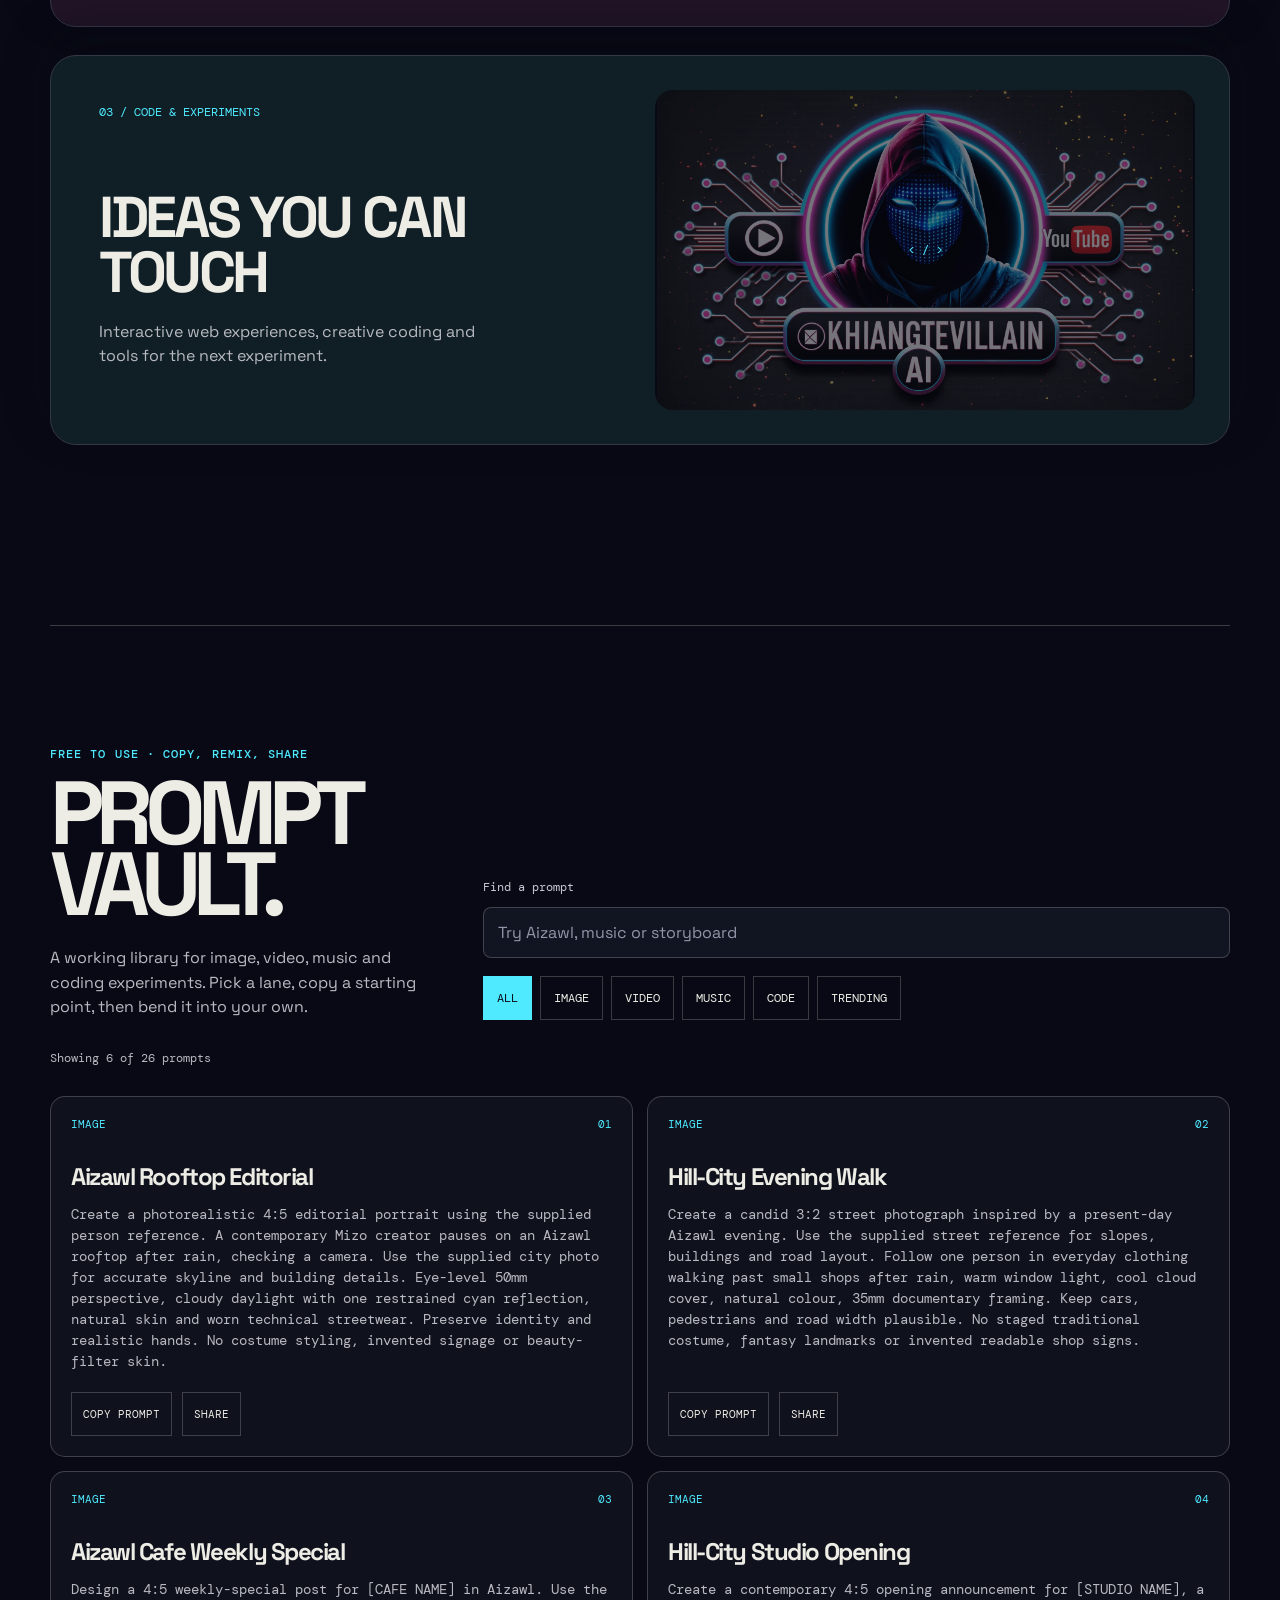
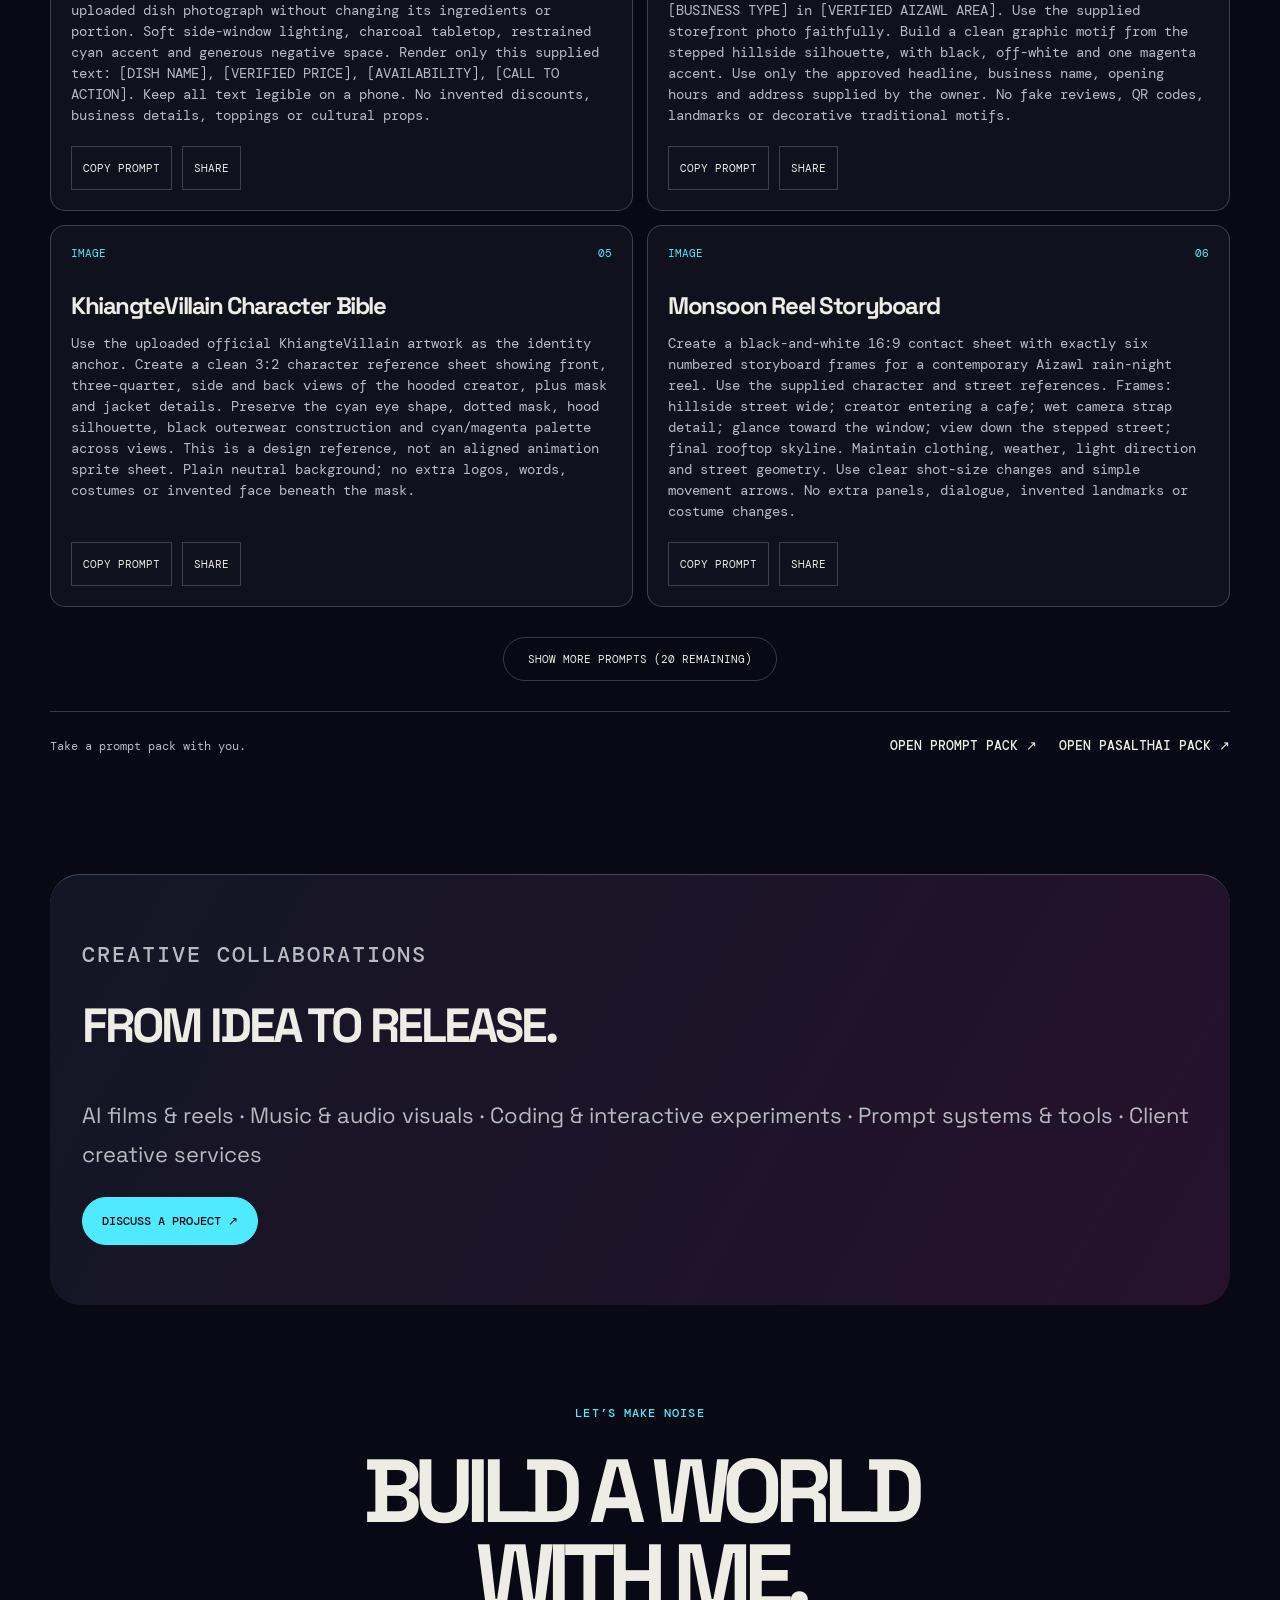
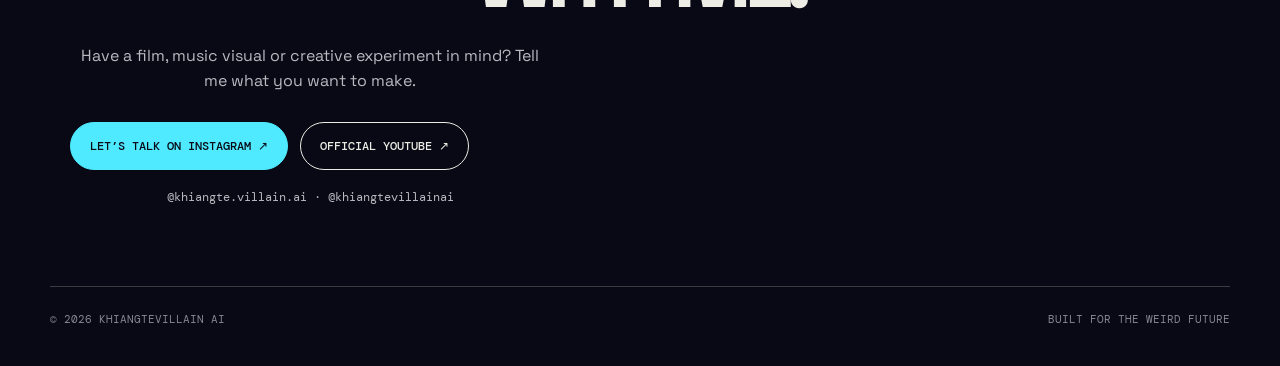
==== commit e28dd967: "Add Python visualizer downloads and homepage feature" ====
--- a/index.html
+++ b/index.html
@@ -1,101 +1,109 @@
-<!doctype html>
-<html lang="en">
-<head>
-  <meta charset="utf-8">
-  <meta name="viewport" content="width=device-width,initial-scale=1">
-  <meta name="description" content="KhiangteVillain AI — films, music, creative code and a free prompt library from Aizawl, Mizoram.">
-  <meta name="theme-color" content="#080914">
-  <title>KhiangteVillain AI — Films, Sound & Creative Code</title>
-  <link rel="icon" href="favicon.png" type="image/png">
-  <link rel="preconnect" href="https://fonts.googleapis.com">
-  <link rel="preconnect" href="https://fonts.gstatic.com" crossorigin>
-  <link href="https://fonts.googleapis.com/css2?family=DM+Mono:wght@400;500&family=Space+Grotesk:wght@400;500;600;700&display=swap" rel="stylesheet">
-  <link rel="stylesheet" href="styles.css">
-  <link rel="stylesheet" href="brand.css">
-  <link rel="stylesheet" href="learning.css">
-  <link rel="stylesheet" href="motion.css">
-  <link rel="stylesheet" href="looks.css?v=1">
-  <style>
-    .ccd-pack{padding:80px 0;border-top:1px solid var(--line)}
-    .ccd-pack-card{display:grid;grid-template-columns:minmax(0,1.05fr) minmax(0,1fr);align-items:center;gap:clamp(26px,5vw,70px);padding:28px;border:1px solid var(--line);border-radius:20px;background:#10111d;color:var(--paper);text-decoration:none}
-    .ccd-pack-card:hover{border-color:var(--acid)}
-    .ccd-pack-card:focus-visible{outline:3px solid var(--acid);outline-offset:6px}
-    .ccd-pack-card img{display:block;width:100%;height:auto;border-radius:12px}
-    .ccd-pack-copy{min-width:0}.ccd-pack-copy h2{font-size:clamp(38px,5.5vw,72px);line-height:.95;letter-spacing:-.06em;margin:0 0 24px}.ccd-pack-copy h2 em{font-style:normal;color:var(--pink)}
-    .ccd-pack-copy>p:not(.eyebrow){color:#b8bac1;line-height:1.6;margin:0 0 26px}.ccd-pack-meta{display:block;margin-bottom:24px;color:var(--acid);font:12px/1.6 "DM Mono",monospace;text-transform:uppercase}
-    @media(max-width:760px){.ccd-pack{padding:60px 0}.ccd-pack-card{grid-template-columns:1fr;padding:18px;gap:26px}.ccd-pack-copy h2{font-size:clamp(38px,11vw,64px)}}
-  </style>
-</head>
-<body>
-  <section id="signal-boot" class="signal-boot" aria-hidden="true" aria-label="KhiangteVillain signal boot sequence">
-    <div class="boot-grid" aria-hidden="true"></div>
-    <div class="boot-copy">
-      <p class="boot-kicker">KHIANGTEVILLAIN // SIGNAL FOUND</p>
-      <h2>WORLD<br><em>ONLINE.</em></h2>
-      <p class="boot-status">CONNECTING AIZAWL TO THE WEIRD FUTURE <span aria-hidden="true">•••</span></p>
-    </div>
-    <div class="boot-portrait" aria-hidden="true"><img src="assets/character.webp" width="941" height="1672" alt=""></div>
-    <div class="boot-scan" aria-hidden="true"></div>
-    <button id="skip-boot" class="boot-skip" type="button">Skip intro ↗</button>
-  </section>
-  <a class="skip-link" href="#top">Skip to content</a>
-  <div class="grid" aria-hidden="true"></div>
-  <div class="scroll-glitch-bg" aria-hidden="true"></div>
-  <header class="nav wrap"><a class="logo" href="#top" aria-label="KhiangteVillain AI home">KV<span>///</span></a><nav aria-label="Main navigation"><a href="#work">Work</a><a href="#looks">Looks</a><a href="#prompts">Prompt vault</a><a href="#connect">Connect</a></nav></header>
-  <main id="top">
-    <section class="hero wrap" aria-label="KhiangteVillain AI">
-      <div class="hero-copy"><p class="eyebrow">Aizawl, Mizoram · India</p><h1>TECH<br><em>BENDER</em></h1><p class="intro">KhiangteVillain AI brings films, music and creative code together—turning ideas into worlds.</p><div class="actions"><a class="button primary" href="#film">Watch the brand film</a><a class="button game-button" href="game/">Play free Villain Game ↗</a><a class="button cloud-button" href="cloud/">Make a Signal Cloud ↗</a><a class="button cloud-button" href="lab-v14/">Open Signal Lab ↗</a><a class="button" href="#prompts">Explore prompt vault</a><a class="button gemini-button" href="https://gemini.google.com/" target="_blank" rel="noopener noreferrer" aria-label="Open Google Gemini in a new tab">Open Gemini ↗</a></div><p class="signal">◉ AVAILABLE FOR CREATIVE COLLABORATIONS</p></div>
-      <div class="hero-art"><img src="assets/character.webp" width="941" height="1672" fetchpriority="high" alt="KhiangteVillain hooded character with cyan mask and neon circuits"><div class="art-label">KHIANGTEVILLAIN / AI CREATOR</div></div>
-    </section>
-    <section class="about"><div class="wrap"><p class="eyebrow">The creator behind the mask</p><h2>IMAGINATION.<br>WITH INTENT.</h2><p>AI films. Sound worlds. Creative code. From Aizawl, I bring story and technology together—and share the prompts and workflows along the way.</p></div></section>
-    <section class="wrap brand-feature" id="film">
-      <div><p class="eyebrow">The identity / in motion</p><h2>ENTER THE<br>VILLAIN WORLD.</h2><p>Cinema, music, creative code and a recognisable visual identity. Explore the brand film, then dive into the prompt library.</p><img src="assets/brand.webp" width="1787" height="1068" alt="Official KhiangteVillain AI brand artwork" loading="lazy"></div>
-      <video controls playsinline preload="none" width="640" height="1120" poster="assets/character.webp" src="assets/brand-film.mp4" aria-label="KhiangteVillain brand film"><a href="assets/brand-film.mp4">Open the brand film</a></video>
-    </section>
-    <section class="wrap shorts-dispatch" id="shorts" aria-labelledby="shorts-title">
-      <div class="shorts-frame"><iframe src="https://www.youtube-nocookie.com/embed/JUQo7wQEKOI?rel=0&amp;modestbranding=1" title="Tual sumsu Mizo folklore horror — featured KhiangteVillain AI YouTube Short" loading="lazy" referrerpolicy="strict-origin-when-cross-origin" allow="accelerometer; autoplay; clipboard-write; encrypted-media; gyroscope; picture-in-picture; web-share" allowfullscreen><a href="https://www.youtube.com/shorts/JUQo7wQEKOI">Watch this Short on YouTube ↗</a></iframe></div>
-      <div class="shorts-copy"><p class="eyebrow">Featured short / official YouTube</p><h2 id="shorts-title">SIGNAL<br><em>DROP.</em></h2><p class="shorts-title">Tual sumsu — Mizo folklore horror</p><p class="shorts-description">A featured horror signal from the official KhiangteVillain AI channel. Watch it here, then follow the channel for every new transmission.</p><div class="actions"><a class="button primary" href="https://www.youtube.com/shorts/JUQo7wQEKOI" target="_blank" rel="noopener">Watch the Short ↗</a><a class="button" href="https://www.youtube.com/@khiangtevillainai/shorts" target="_blank" rel="noopener">All Shorts ↗</a><a class="button" href="lab-v14/">Open Signal Lab ↗</a></div></div>
-    </section>
-    <section class="wrap ccd-pack" id="ccd-vol-1" aria-labelledby="ccd-pack-title">
-      <a class="ccd-pack-card" href="prompt-packs/ccd-vol-1/" aria-labelledby="ccd-pack-title" aria-describedby="ccd-pack-description">
-        <img src="prompt-packs/ccd-vol-1/six-looks.webp" width="1050" height="1010" loading="lazy" alt="Six CCD portrait looks: hand at lens, low flash, gloss, pillow flash, wink and winter knit">
-        <div class="ccd-pack-copy"><p class="eyebrow">Free prompt pack / CCD Vol. 1</p><h2 id="ccd-pack-title">ONE PHOTO.<br><em>SIX CCD LOOKS.</em></h2><p id="ccd-pack-description">Try the looks from the Reel. Get all six complete portrait prompts, with Aizawl and Mizoram settings, in one downloadable PDF.</p><span class="ccd-pack-meta">6 full prompts · 7-page PDF · Free download</span><span class="button primary">Get CCD Vol. 1 ↗</span></div>
-      </a>
-    </section>
-    <section class="wrap signal-looks" id="looks" aria-labelledby="looks-title">
-      <div class="looks-heading"><p class="eyebrow">Mizoram image lab / exact-prompt transformations</p><h2 id="looks-title">SIGNAL<br><em>LOOKS.</em></h2><p>Every card is an edit of the same clean Mizo/Aizawl photograph using its matching full prompt. Open a card to copy the original prompt.</p></div>
-      <div class="looks-gallery">
-        <div class="look-list" role="list" aria-label="Signal visual looks">
-          <button class="look-card active" type="button" data-look="datamosh" data-prompt-id="01" data-title="Datamosh"><span>01 / Generated</span><strong>Datamosh</strong><i>Aizawl rain, broken only by real codec blocks.</i></button>
-          <button class="look-card" type="button" data-look="blob" data-prompt-id="02" data-title="Blob tracking"><span>02 / Generated</span><strong>Blob tracking</strong><i>A Mizo portrait seen through imperfect machine vision.</i></button>
-          <button class="look-card" type="button" data-look="flash" data-prompt-id="03" data-title="Flash light"><span>03 / Generated</span><strong>Flash light</strong><i>Direct flash on a rain-wet Aizawl rooftop.</i></button>
-          <button class="look-card" type="button" data-look="receipt" data-prompt-id="04" data-title="Receipt ticket"><span>04 / Generated</span><strong>Receipt ticket</strong><i>A taxi-night artifact, not a copied real ticket.</i></button>
-          <button class="look-card" type="button" data-look="crt" data-prompt-id="05" data-title="CRT"><span>05 / Generated</span><strong>CRT</strong><i>One late broadcast in a rainy hillside room.</i></button>
-          <button class="look-card" type="button" data-look="dither" data-prompt-id="06" data-title="One bit dither"><span>06 / Generated</span><strong>One bit dither</strong><i>Rain and hillside ink, reduced to black and paper.</i></button>
-          <button class="look-card" type="button" data-look="phosphor" data-prompt-id="07" data-title="Pink phosphor"><span>07 / Generated</span><strong>Pink phosphor</strong><i>One Mizo night in a single overdriven hue.</i></button>
-        </div>
-      </div>
-    </section>
-    <section id="work" class="wrap section"><div class="section-head"><p class="eyebrow">Creative directions</p><h2>MAKE IT<br>UNREAL.</h2></div><div class="work-grid">
-      <article><span>01 / FILMS & REELS</span><h3>WORLDS IN MOTION</h3><p>AI films, short-form stories, teasers and visual direction shaped around a strong first frame.</p></article>
-      <article><span>02 / MUSIC & AUDIO</span><h3>SOUND INTO IMAGE</h3><p>Music visuals, rhythmic edits and audio experiments that give each world its own atmosphere.</p></article>
-      <article><span>03 / CODE & EXPERIMENTS</span><h3>IDEAS YOU CAN TOUCH</h3><p>Interactive web experiences, creative coding and tools for the next experiment.</p></article>
-    </div></section>
-    <section id="prompts" class="wrap section vault">
-      <div class="vault-intro"><p class="eyebrow">Free to use · Copy, remix, share</p><h2>PROMPT<br>VAULT.</h2><p>A working library for image, video, music and coding experiments. Pick a lane, copy a starting point, then bend it into your own.</p></div>
-      <div class="vault-tools"><label for="prompt-search">Find a prompt</label><input id="prompt-search" type="search" placeholder="Try Aizawl, music or storyboard" autocomplete="off"><div class="vault-controls" role="group" aria-label="Prompt categories"><button class="filter active" type="button" data-category="all" aria-pressed="true">All</button><button class="filter" type="button" data-category="image" aria-pressed="false">Image</button><button class="filter" type="button" data-category="video" aria-pressed="false">Video</button><button class="filter" type="button" data-category="music" aria-pressed="false">Music</button><button class="filter" type="button" data-category="code" aria-pressed="false">Code</button><button class="filter" type="button" data-category="trending" aria-pressed="false">Trending</button></div></div>
-      <p id="prompt-count" role="status" aria-live="polite"></p>
-      <div id="prompt-grid" class="prompt-grid"></div>
-      <button id="more-prompts" class="mini-button" type="button" hidden>Show more prompts</button>
-      <noscript><p>Enable JavaScript to search and copy individual prompts, or open the downloadable prompt packs below.</p></noscript>
-      <div class="vault-footer"><p>Take a prompt pack with you.</p><div><a class="text-link" href="prompt-packs/PromptPack.pdf" target="_blank" rel="noopener">Open Prompt Pack ↗</a><a class="text-link" href="prompt-packs/Pasalthaitesenapromptpack.pdf" target="_blank" rel="noopener">Open Pasalthai Pack ↗</a></div></div>
-    </section>
-    <section class="wrap brand-services" id="services"><p class="eyebrow">Creative collaborations</p><h2>FROM IDEA TO RELEASE.</h2><p>AI films & reels · Music & audio visuals · Coding & interactive experiments · Prompt systems & tools · Client creative services</p><a class="button primary" href="#connect">Discuss a project ↗</a></section>
-    <section id="connect" class="wrap connect"><p class="eyebrow">Let’s make noise</p><h2>BUILD A WORLD<br>WITH ME.</h2><p>Have a film, music visual or creative experiment in mind? Tell me what you want to make.</p><div class="actions"><a class="button primary" href="https://www.instagram.com/khiangte.villain.ai/" target="_blank" rel="noopener">Let’s talk on Instagram ↗</a><a class="button" href="https://www.youtube.com/@khiangtevillainai/" target="_blank" rel="noopener">Official YouTube ↗</a></div><p class="contact-handle">@khiangte.villain.ai · @khiangtevillainai</p></section>
-  </main>
-  <footer class="wrap"><span>© <span id="year">2026</span> KHIANGTEVILLAIN AI</span><span>BUILT FOR THE WEIRD FUTURE</span></footer>
-  <div id="toast" role="status" aria-live="polite"></div>
-  <dialog id="look-dialog" class="look-dialog" aria-labelledby="look-dialog-title"><button class="dialog-close" type="button" aria-label="Close Signal Look">×</button><p class="eyebrow">Signal Look / Original creative brief</p><h2 id="look-dialog-title">Signal Smear</h2><p id="look-dialog-summary"></p><textarea id="look-dialog-prompt" readonly aria-label="Selected Signal Look prompt"></textarea><div><button class="button primary" id="copy-look" type="button">Copy prompt</button><a class="button" href="https://gemini.google.com/" target="_blank" rel="noopener noreferrer">Open Gemini ↗</a></div></dialog>
-  <script src="script.js" defer></script><script src="mizo-prompts.js" defer></script><script src="looks.js?v=1" defer></script><script type="module" src="brand.js"></script>
-</body>
-</html>
+<!doctype html>
+<html lang="en">
+<head>
+  <meta charset="utf-8">
+  <meta name="viewport" content="width=device-width,initial-scale=1">
+  <meta name="description" content="KhiangteVillain AI — films, music, creative code and a free prompt library from Aizawl, Mizoram.">
+  <meta name="theme-color" content="#080914">
+  <title>KhiangteVillain AI — Films, Sound & Creative Code</title>
+  <link rel="icon" href="favicon.png" type="image/png">
+  <link rel="preconnect" href="https://fonts.googleapis.com">
+  <link rel="preconnect" href="https://fonts.gstatic.com" crossorigin>
+  <link href="https://fonts.googleapis.com/css2?family=DM+Mono:wght@400;500&family=Space+Grotesk:wght@400;500;600;700&display=swap" rel="stylesheet">
+  <link rel="stylesheet" href="styles.css">
+  <link rel="stylesheet" href="brand.css">
+  <link rel="stylesheet" href="learning.css">
+  <link rel="stylesheet" href="motion.css">
+  <link rel="stylesheet" href="looks.css?v=1">
+  <style>
+    @media(max-width:600px){.nav nav{flex-wrap:wrap;justify-content:flex-end;gap:9px 12px;max-width:calc(100% - 75px)}}
+    .ccd-pack{padding:80px 0;border-top:1px solid var(--line)}
+    .ccd-pack-card{display:grid;grid-template-columns:minmax(0,1.05fr) minmax(0,1fr);align-items:center;gap:clamp(26px,5vw,70px);padding:28px;border:1px solid var(--line);border-radius:20px;background:#10111d;color:var(--paper);text-decoration:none}
+    .ccd-pack-card:hover{border-color:var(--acid)}
+    .ccd-pack-card:focus-visible{outline:3px solid var(--acid);outline-offset:6px}
+    .ccd-pack-card img{display:block;width:100%;height:auto;border-radius:12px}
+    .ccd-pack-copy{min-width:0}.ccd-pack-copy h2{font-size:clamp(38px,5.5vw,72px);line-height:.95;letter-spacing:-.06em;margin:0 0 24px}.ccd-pack-copy h2 em{font-style:normal;color:var(--pink)}
+    .ccd-pack-copy>p:not(.eyebrow){color:#b8bac1;line-height:1.6;margin:0 0 26px}.ccd-pack-meta{display:block;margin-bottom:24px;color:var(--acid);font:12px/1.6 "DM Mono",monospace;text-transform:uppercase}
+    @media(max-width:760px){.ccd-pack{padding:60px 0}.ccd-pack-card{grid-template-columns:1fr;padding:18px;gap:26px}.ccd-pack-copy h2{font-size:clamp(38px,11vw,64px)}}
+  </style>
+</head>
+<body>
+  <section id="signal-boot" class="signal-boot" aria-hidden="true" aria-label="KhiangteVillain signal boot sequence">
+    <div class="boot-grid" aria-hidden="true"></div>
+    <div class="boot-copy">
+      <p class="boot-kicker">KHIANGTEVILLAIN // SIGNAL FOUND</p>
+      <h2>WORLD<br><em>ONLINE.</em></h2>
+      <p class="boot-status">CONNECTING AIZAWL TO THE WEIRD FUTURE <span aria-hidden="true">•••</span></p>
+    </div>
+    <div class="boot-portrait" aria-hidden="true"><img src="assets/character.webp" width="941" height="1672" alt=""></div>
+    <div class="boot-scan" aria-hidden="true"></div>
+    <button id="skip-boot" class="boot-skip" type="button">Skip intro ↗</button>
+  </section>
+  <a class="skip-link" href="#top">Skip to content</a>
+  <div class="grid" aria-hidden="true"></div>
+  <div class="scroll-glitch-bg" aria-hidden="true"></div>
+  <header class="nav wrap"><a class="logo" href="#top" aria-label="KhiangteVillain AI home">KV<span>///</span></a><nav aria-label="Main navigation"><a href="#work">Work</a><a href="#looks">Looks</a><a href="#prompts">Prompt vault</a><a href="python-code/">Python code</a><a href="#connect">Connect</a></nav></header>
+  <main id="top">
+    <section class="hero wrap" aria-label="KhiangteVillain AI">
+      <div class="hero-copy"><p class="eyebrow">Aizawl, Mizoram · India</p><h1>TECH<br><em>BENDER</em></h1><p class="intro">KhiangteVillain AI brings films, music and creative code together—turning ideas into worlds.</p><div class="actions"><a class="button primary" href="#film">Watch the brand film</a><a class="button game-button" href="game/">Play free Villain Game ↗</a><a class="button cloud-button" href="cloud/">Make a Signal Cloud ↗</a><a class="button cloud-button" href="lab-v14/">Open Signal Lab ↗</a><a class="button" href="python-code/">Get Python code ↗</a><a class="button" href="#prompts">Explore prompt vault</a><a class="button gemini-button" href="https://gemini.google.com/" target="_blank" rel="noopener noreferrer" aria-label="Open Google Gemini in a new tab">Open Gemini ↗</a></div><p class="signal">◉ AVAILABLE FOR CREATIVE COLLABORATIONS</p></div>
+      <div class="hero-art"><img src="assets/character.webp" width="941" height="1672" fetchpriority="high" alt="KhiangteVillain hooded character with cyan mask and neon circuits"><div class="art-label">KHIANGTEVILLAIN / AI CREATOR</div></div>
+    </section>
+    <section class="about"><div class="wrap"><p class="eyebrow">The creator behind the mask</p><h2>IMAGINATION.<br>WITH INTENT.</h2><p>AI films. Sound worlds. Creative code. From Aizawl, I bring story and technology together—and share the prompts and workflows along the way.</p></div></section>
+    <section class="wrap brand-feature" id="film">
+      <div><p class="eyebrow">The identity / in motion</p><h2>ENTER THE<br>VILLAIN WORLD.</h2><p>Cinema, music, creative code and a recognisable visual identity. Explore the brand film, then dive into the prompt library.</p><img src="assets/brand.webp" width="1787" height="1068" alt="Official KhiangteVillain AI brand artwork" loading="lazy"></div>
+      <video controls playsinline preload="none" width="640" height="1120" poster="assets/character.webp" src="assets/brand-film.mp4" aria-label="KhiangteVillain brand film"><a href="assets/brand-film.mp4">Open the brand film</a></video>
+    </section>
+    <section class="wrap shorts-dispatch" id="shorts" aria-labelledby="shorts-title">
+      <div class="shorts-frame"><iframe src="https://www.youtube-nocookie.com/embed/JUQo7wQEKOI?rel=0&amp;modestbranding=1" title="Tual sumsu Mizo folklore horror — featured KhiangteVillain AI YouTube Short" loading="lazy" referrerpolicy="strict-origin-when-cross-origin" allow="accelerometer; autoplay; clipboard-write; encrypted-media; gyroscope; picture-in-picture; web-share" allowfullscreen><a href="https://www.youtube.com/shorts/JUQo7wQEKOI">Watch this Short on YouTube ↗</a></iframe></div>
+      <div class="shorts-copy"><p class="eyebrow">Featured short / official YouTube</p><h2 id="shorts-title">SIGNAL<br><em>DROP.</em></h2><p class="shorts-title">Tual sumsu — Mizo folklore horror</p><p class="shorts-description">A featured horror signal from the official KhiangteVillain AI channel. Watch it here, then follow the channel for every new transmission.</p><div class="actions"><a class="button primary" href="https://www.youtube.com/shorts/JUQo7wQEKOI" target="_blank" rel="noopener">Watch the Short ↗</a><a class="button" href="https://www.youtube.com/@khiangtevillainai/shorts" target="_blank" rel="noopener">All Shorts ↗</a><a class="button" href="lab-v14/">Open Signal Lab ↗</a></div></div>
+    </section>
+    <section class="wrap ccd-pack" id="ccd-vol-1" aria-labelledby="ccd-pack-title">
+      <a class="ccd-pack-card" href="prompt-packs/ccd-vol-1/" aria-labelledby="ccd-pack-title" aria-describedby="ccd-pack-description">
+        <img src="prompt-packs/ccd-vol-1/six-looks.webp" width="1050" height="1010" loading="lazy" alt="Six CCD portrait looks: hand at lens, low flash, gloss, pillow flash, wink and winter knit">
+        <div class="ccd-pack-copy"><p class="eyebrow">Free prompt pack / CCD Vol. 1</p><h2 id="ccd-pack-title">ONE PHOTO.<br><em>SIX CCD LOOKS.</em></h2><p id="ccd-pack-description">Try the looks from the Reel. Get all six complete portrait prompts, with Aizawl and Mizoram settings, in one downloadable PDF.</p><span class="ccd-pack-meta">6 full prompts · 7-page PDF · Free download</span><span class="button primary">Get CCD Vol. 1 ↗</span></div>
+      </a>
+    </section>
+    <section class="wrap ccd-pack" id="python-code" aria-labelledby="python-code-title">
+      <a class="ccd-pack-card" href="python-code/" aria-labelledby="python-code-title" aria-describedby="python-code-description">
+        <img src="python-code/assets/python-visualizers.webp" width="1050" height="1010" loading="lazy" alt="Glowing lyric heart and an ASCII Christmas LiDAR scene from the Python visualizers">
+        <div class="ccd-pack-copy"><p class="eyebrow">Free Python code / from the Reels</p><h2 id="python-code-title">WATCH IT.<br><em>RUN IT.</em></h2><p id="python-code-description">Bring the visuals from Instagram and YouTube to your own screen. Download the lyric heart or Krismas LiDAR project, add your song, and press Run in VS Code.</p><span class="ccd-pack-meta">2 visualizers · Python source + setup · Free download</span><span class="button primary">Get the Python code ↗</span></div>
+      </a>
+    </section>
+    <section class="wrap signal-looks" id="looks" aria-labelledby="looks-title">
+      <div class="looks-heading"><p class="eyebrow">Mizoram image lab / exact-prompt transformations</p><h2 id="looks-title">SIGNAL<br><em>LOOKS.</em></h2><p>Every card is an edit of the same clean Mizo/Aizawl photograph using its matching full prompt. Open a card to copy the original prompt.</p></div>
+      <div class="looks-gallery">
+        <div class="look-list" role="list" aria-label="Signal visual looks">
+          <button class="look-card active" type="button" data-look="datamosh" data-prompt-id="01" data-title="Datamosh"><span>01 / Generated</span><strong>Datamosh</strong><i>Aizawl rain, broken only by real codec blocks.</i></button>
+          <button class="look-card" type="button" data-look="blob" data-prompt-id="02" data-title="Blob tracking"><span>02 / Generated</span><strong>Blob tracking</strong><i>A Mizo portrait seen through imperfect machine vision.</i></button>
+          <button class="look-card" type="button" data-look="flash" data-prompt-id="03" data-title="Flash light"><span>03 / Generated</span><strong>Flash light</strong><i>Direct flash on a rain-wet Aizawl rooftop.</i></button>
+          <button class="look-card" type="button" data-look="receipt" data-prompt-id="04" data-title="Receipt ticket"><span>04 / Generated</span><strong>Receipt ticket</strong><i>A taxi-night artifact, not a copied real ticket.</i></button>
+          <button class="look-card" type="button" data-look="crt" data-prompt-id="05" data-title="CRT"><span>05 / Generated</span><strong>CRT</strong><i>One late broadcast in a rainy hillside room.</i></button>
+          <button class="look-card" type="button" data-look="dither" data-prompt-id="06" data-title="One bit dither"><span>06 / Generated</span><strong>One bit dither</strong><i>Rain and hillside ink, reduced to black and paper.</i></button>
+          <button class="look-card" type="button" data-look="phosphor" data-prompt-id="07" data-title="Pink phosphor"><span>07 / Generated</span><strong>Pink phosphor</strong><i>One Mizo night in a single overdriven hue.</i></button>
+        </div>
+      </div>
+    </section>
+    <section id="work" class="wrap section"><div class="section-head"><p class="eyebrow">Creative directions</p><h2>MAKE IT<br>UNREAL.</h2></div><div class="work-grid">
+      <article><span>01 / FILMS & REELS</span><h3>WORLDS IN MOTION</h3><p>AI films, short-form stories, teasers and visual direction shaped around a strong first frame.</p></article>
+      <article><span>02 / MUSIC & AUDIO</span><h3>SOUND INTO IMAGE</h3><p>Music visuals, rhythmic edits and audio experiments that give each world its own atmosphere.</p></article>
+      <article><span>03 / CODE & EXPERIMENTS</span><h3>IDEAS YOU CAN TOUCH</h3><p>Interactive web experiences, creative coding and tools for the next experiment.</p></article>
+    </div></section>
+    <section id="prompts" class="wrap section vault">
+      <div class="vault-intro"><p class="eyebrow">Free to use · Copy, remix, share</p><h2>PROMPT<br>VAULT.</h2><p>A working library for image, video, music and coding experiments. Pick a lane, copy a starting point, then bend it into your own.</p></div>
+      <div class="vault-tools"><label for="prompt-search">Find a prompt</label><input id="prompt-search" type="search" placeholder="Try Aizawl, music or storyboard" autocomplete="off"><div class="vault-controls" role="group" aria-label="Prompt categories"><button class="filter active" type="button" data-category="all" aria-pressed="true">All</button><button class="filter" type="button" data-category="image" aria-pressed="false">Image</button><button class="filter" type="button" data-category="video" aria-pressed="false">Video</button><button class="filter" type="button" data-category="music" aria-pressed="false">Music</button><button class="filter" type="button" data-category="code" aria-pressed="false">Code</button><button class="filter" type="button" data-category="trending" aria-pressed="false">Trending</button></div></div>
+      <p id="prompt-count" role="status" aria-live="polite"></p>
+      <div id="prompt-grid" class="prompt-grid"></div>
+      <button id="more-prompts" class="mini-button" type="button" hidden>Show more prompts</button>
+      <noscript><p>Enable JavaScript to search and copy individual prompts, or open the downloadable prompt packs below.</p></noscript>
+      <div class="vault-footer"><p>Take a prompt pack with you.</p><div><a class="text-link" href="prompt-packs/PromptPack.pdf" target="_blank" rel="noopener">Open Prompt Pack ↗</a><a class="text-link" href="prompt-packs/Pasalthaitesenapromptpack.pdf" target="_blank" rel="noopener">Open Pasalthai Pack ↗</a></div></div>
+    </section>
+    <section class="wrap brand-services" id="services"><p class="eyebrow">Creative collaborations</p><h2>FROM IDEA TO RELEASE.</h2><p>AI films & reels · Music & audio visuals · Coding & interactive experiments · Prompt systems & tools · Client creative services</p><a class="button primary" href="#connect">Discuss a project ↗</a></section>
+    <section id="connect" class="wrap connect"><p class="eyebrow">Let’s make noise</p><h2>BUILD A WORLD<br>WITH ME.</h2><p>Have a film, music visual or creative experiment in mind? Tell me what you want to make.</p><div class="actions"><a class="button primary" href="https://www.instagram.com/khiangte.villain.ai/" target="_blank" rel="noopener">Let’s talk on Instagram ↗</a><a class="button" href="https://www.youtube.com/@khiangtevillainai/" target="_blank" rel="noopener">Official YouTube ↗</a></div><p class="contact-handle">@khiangte.villain.ai · @khiangtevillainai</p></section>
+  </main>
+  <footer class="wrap"><span>© <span id="year">2026</span> KHIANGTEVILLAIN AI</span><span>BUILT FOR THE WEIRD FUTURE</span></footer>
+  <div id="toast" role="status" aria-live="polite"></div>
+  <dialog id="look-dialog" class="look-dialog" aria-labelledby="look-dialog-title"><button class="dialog-close" type="button" aria-label="Close Signal Look">×</button><p class="eyebrow">Signal Look / Original creative brief</p><h2 id="look-dialog-title">Signal Smear</h2><p id="look-dialog-summary"></p><textarea id="look-dialog-prompt" readonly aria-label="Selected Signal Look prompt"></textarea><div><button class="button primary" id="copy-look" type="button">Copy prompt</button><a class="button" href="https://gemini.google.com/" target="_blank" rel="noopener noreferrer">Open Gemini ↗</a></div></dialog>
+  <script src="script.js" defer></script><script src="mizo-prompts.js" defer></script><script src="looks.js?v=1" defer></script><script type="module" src="brand.js"></script>
+</body>
+</html>
+
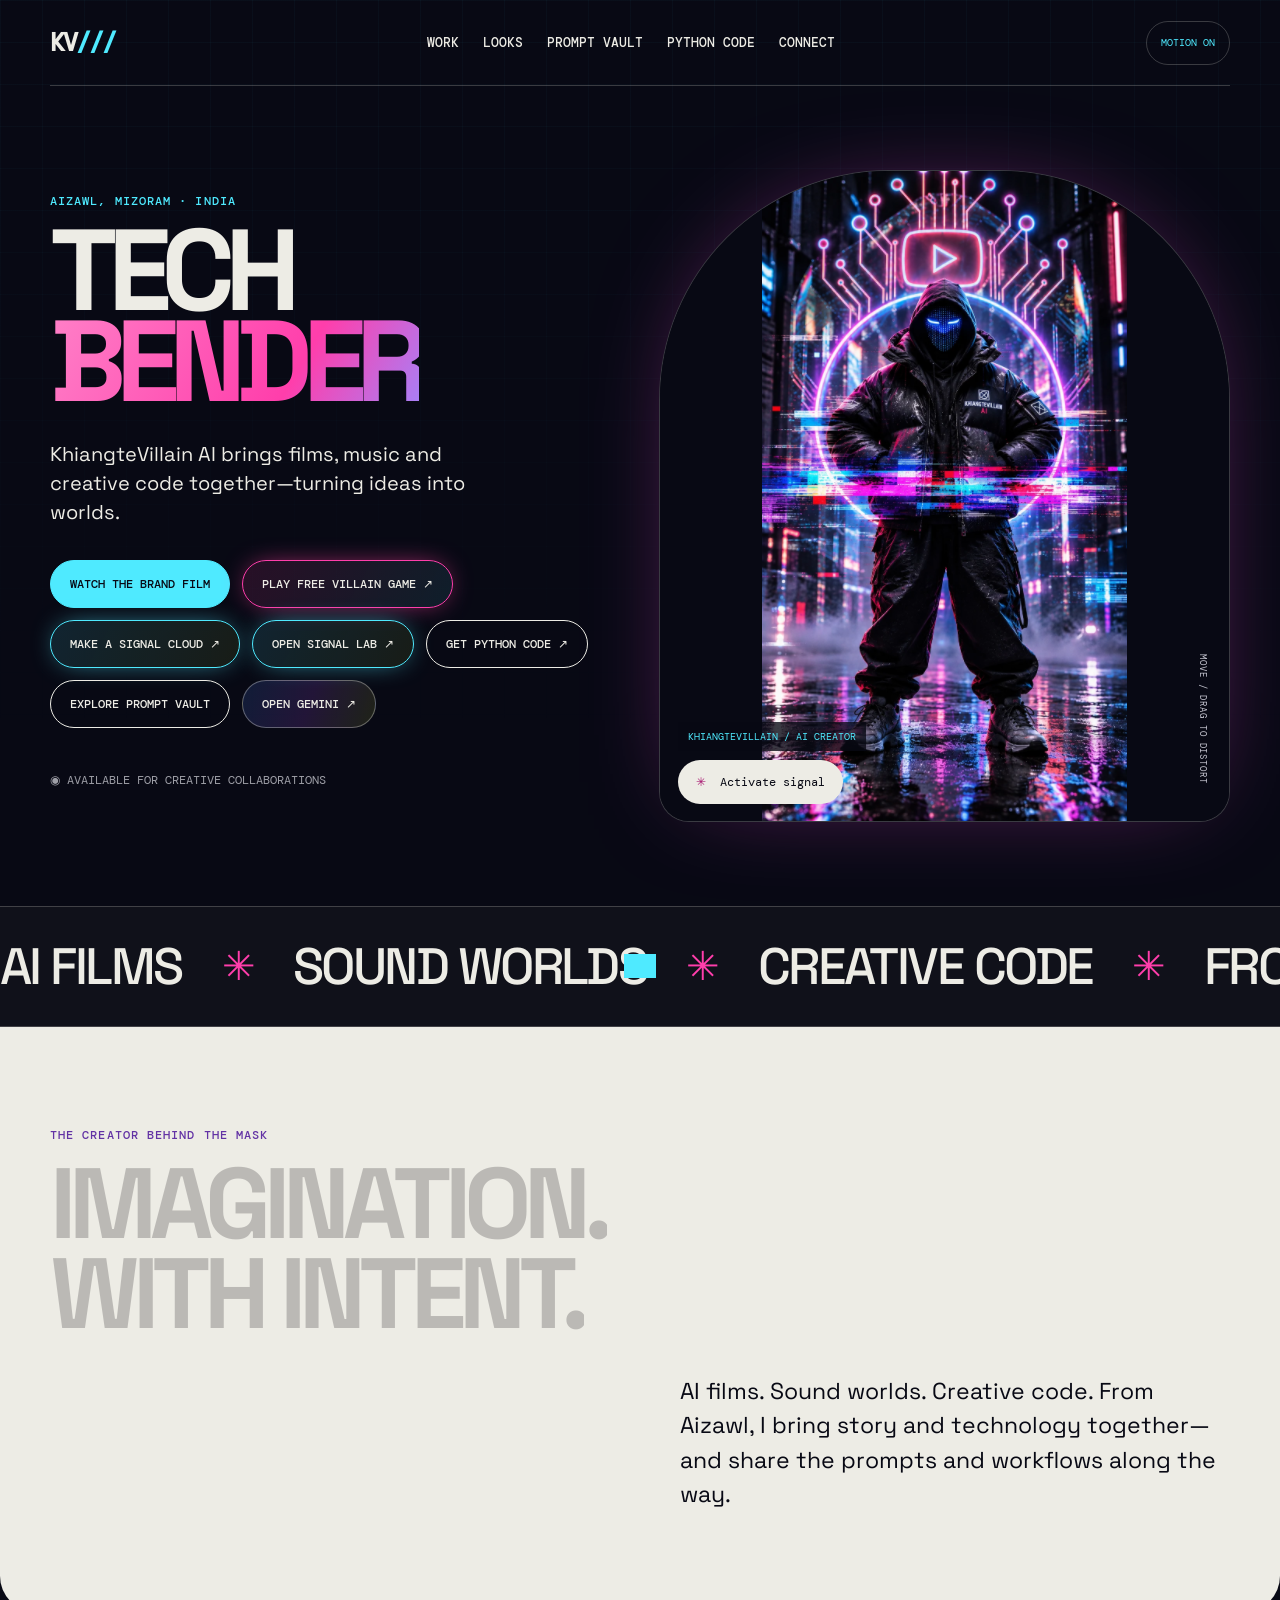
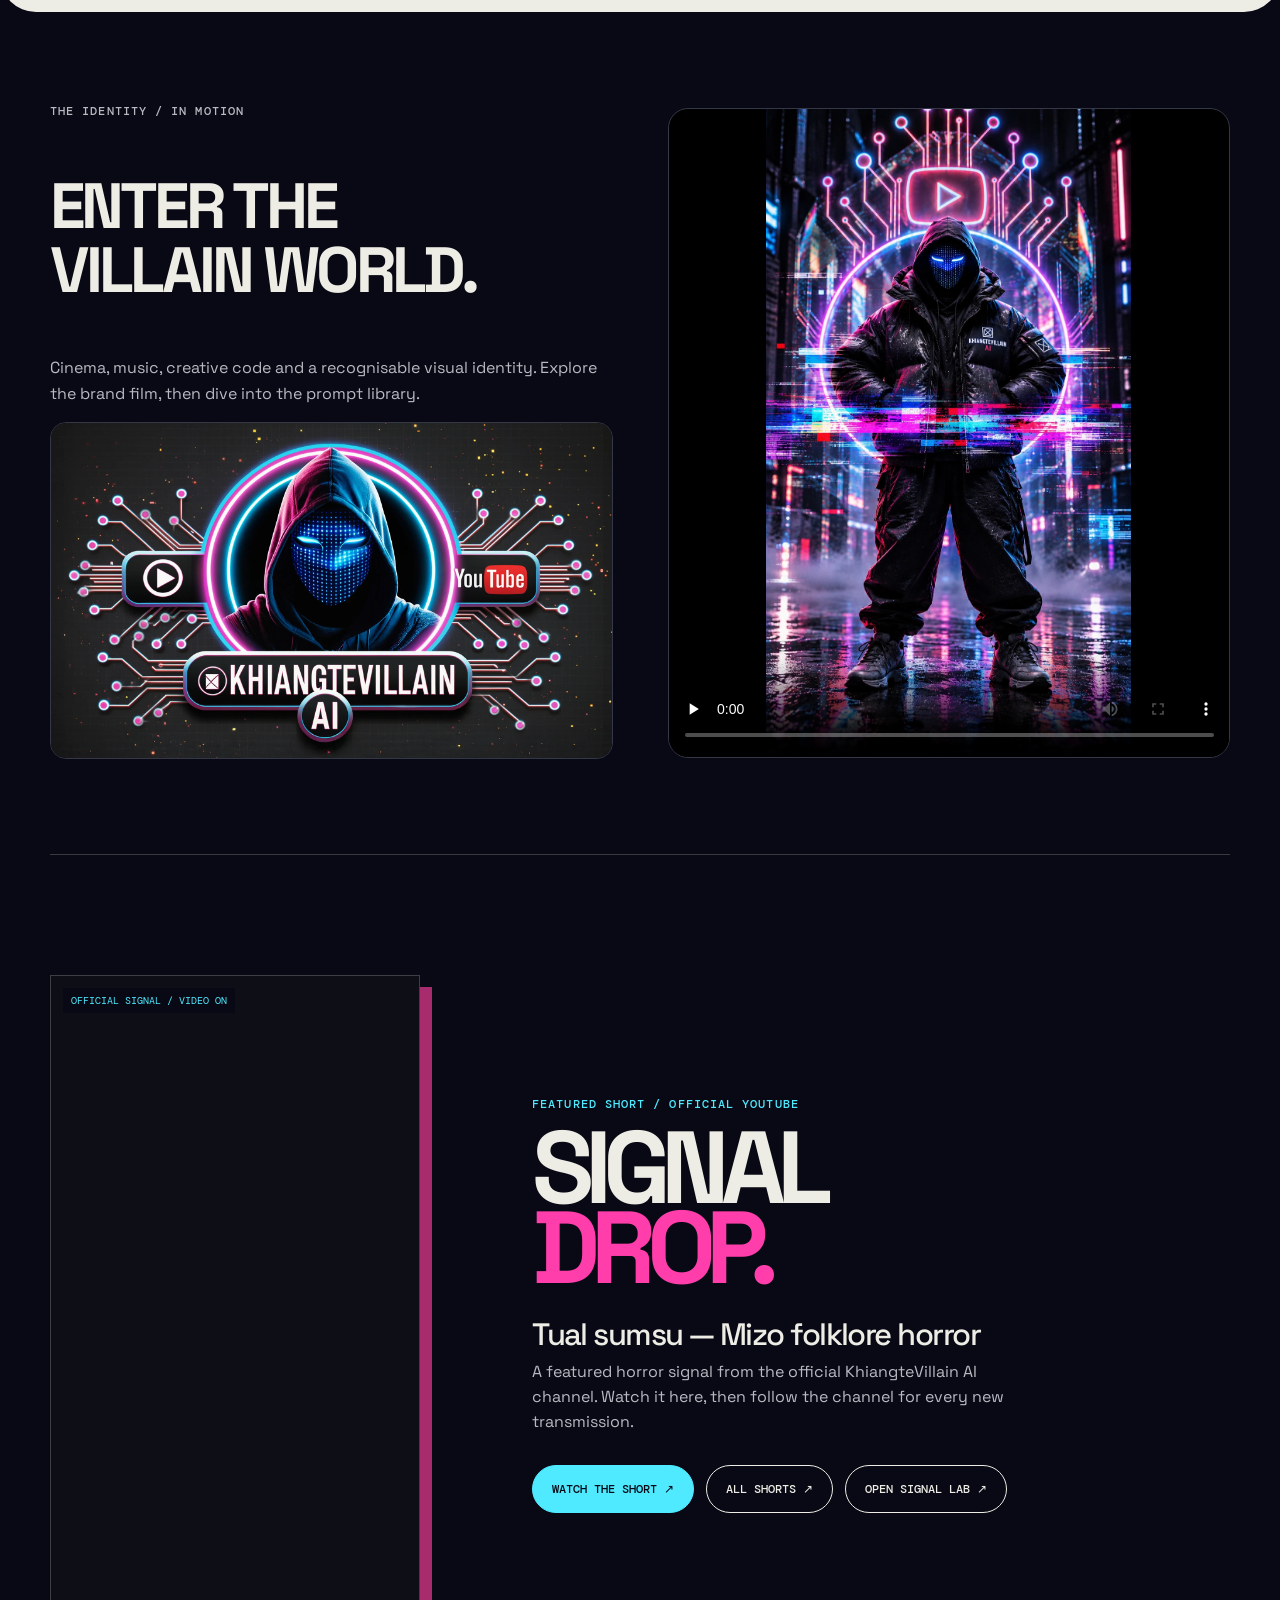
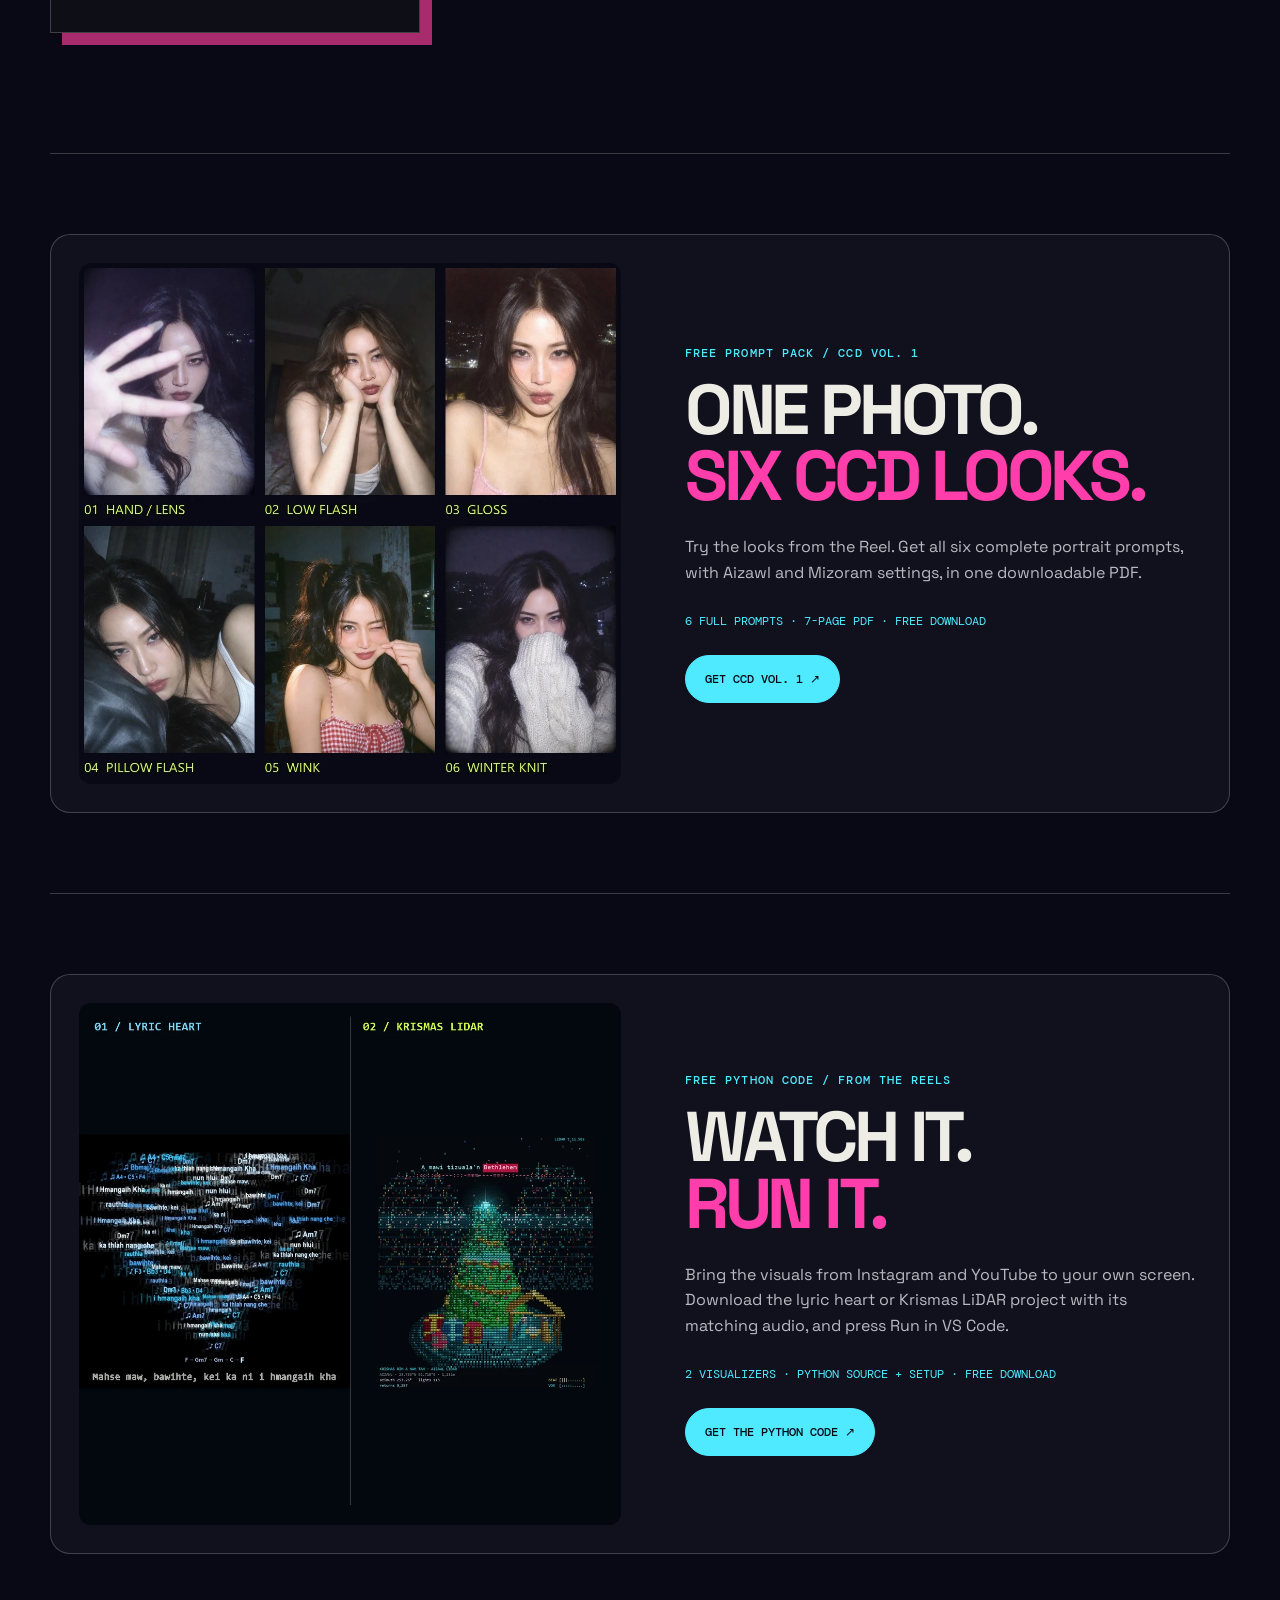
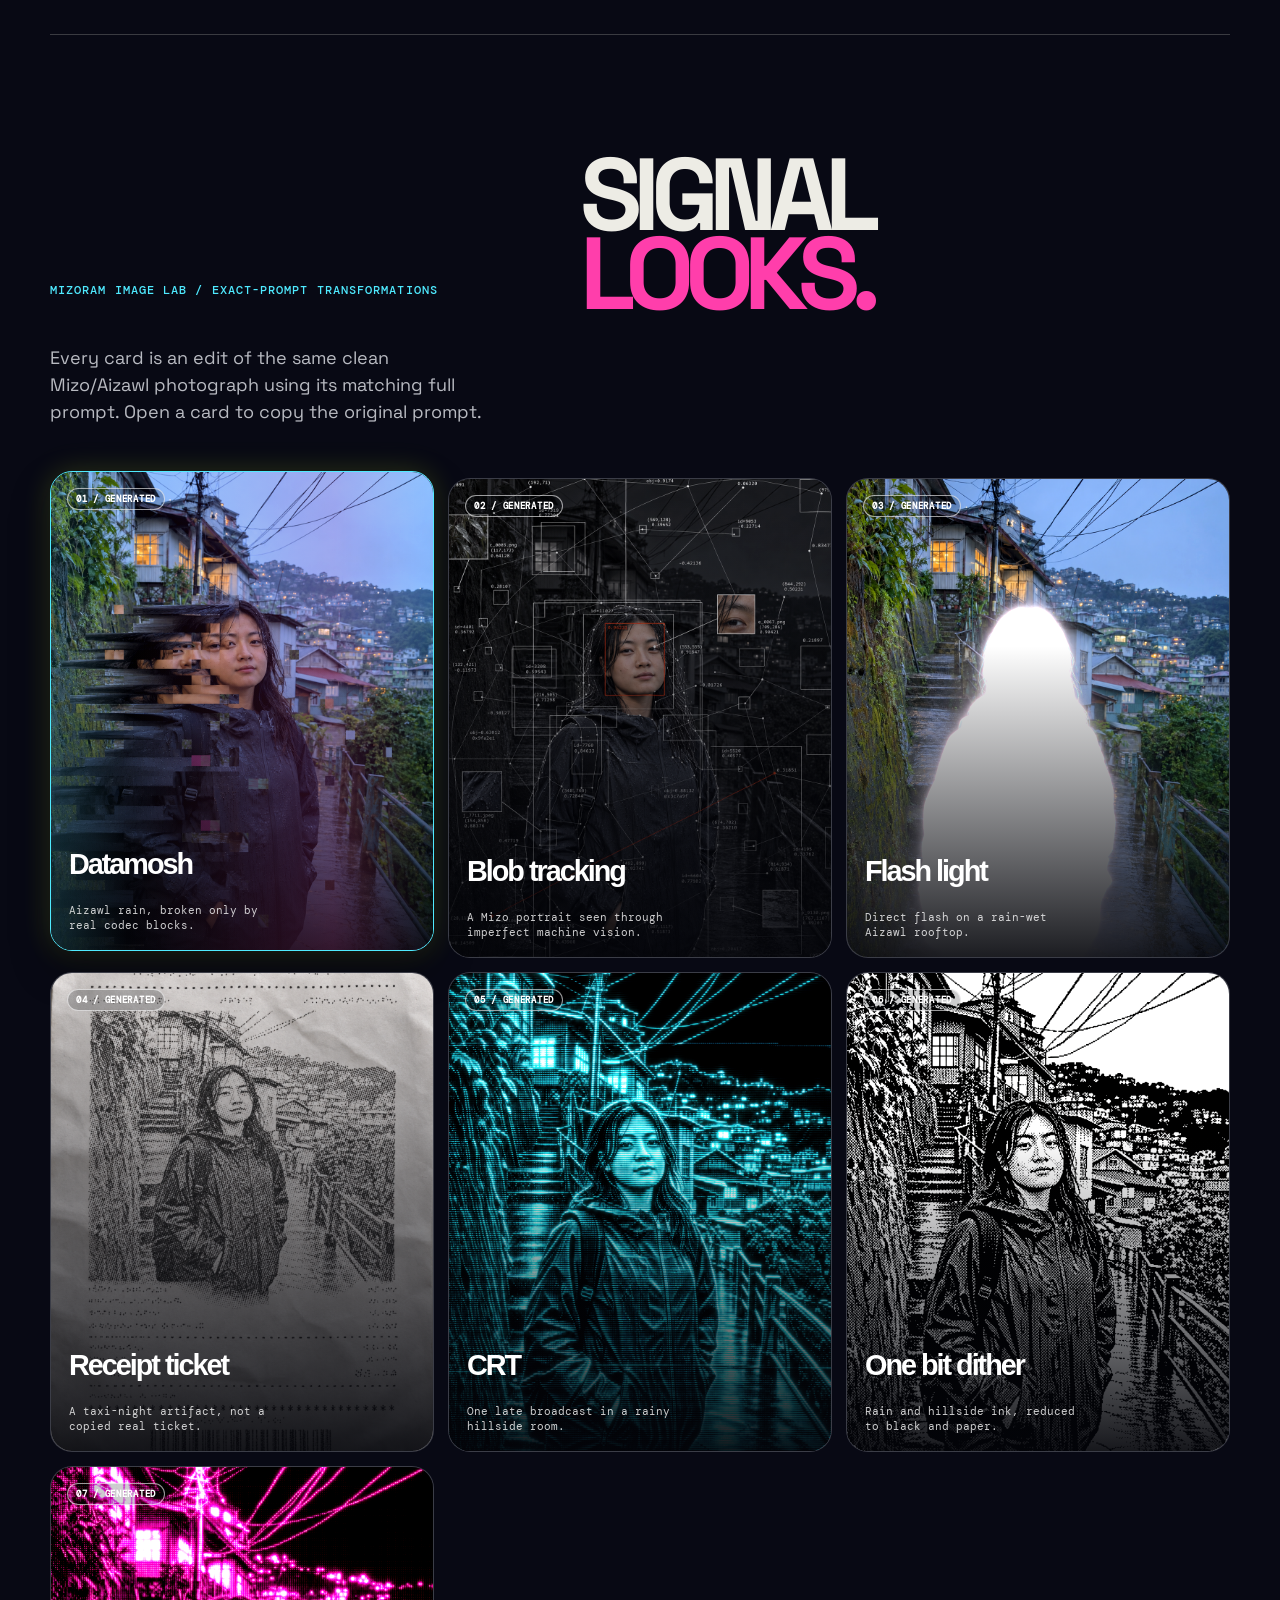
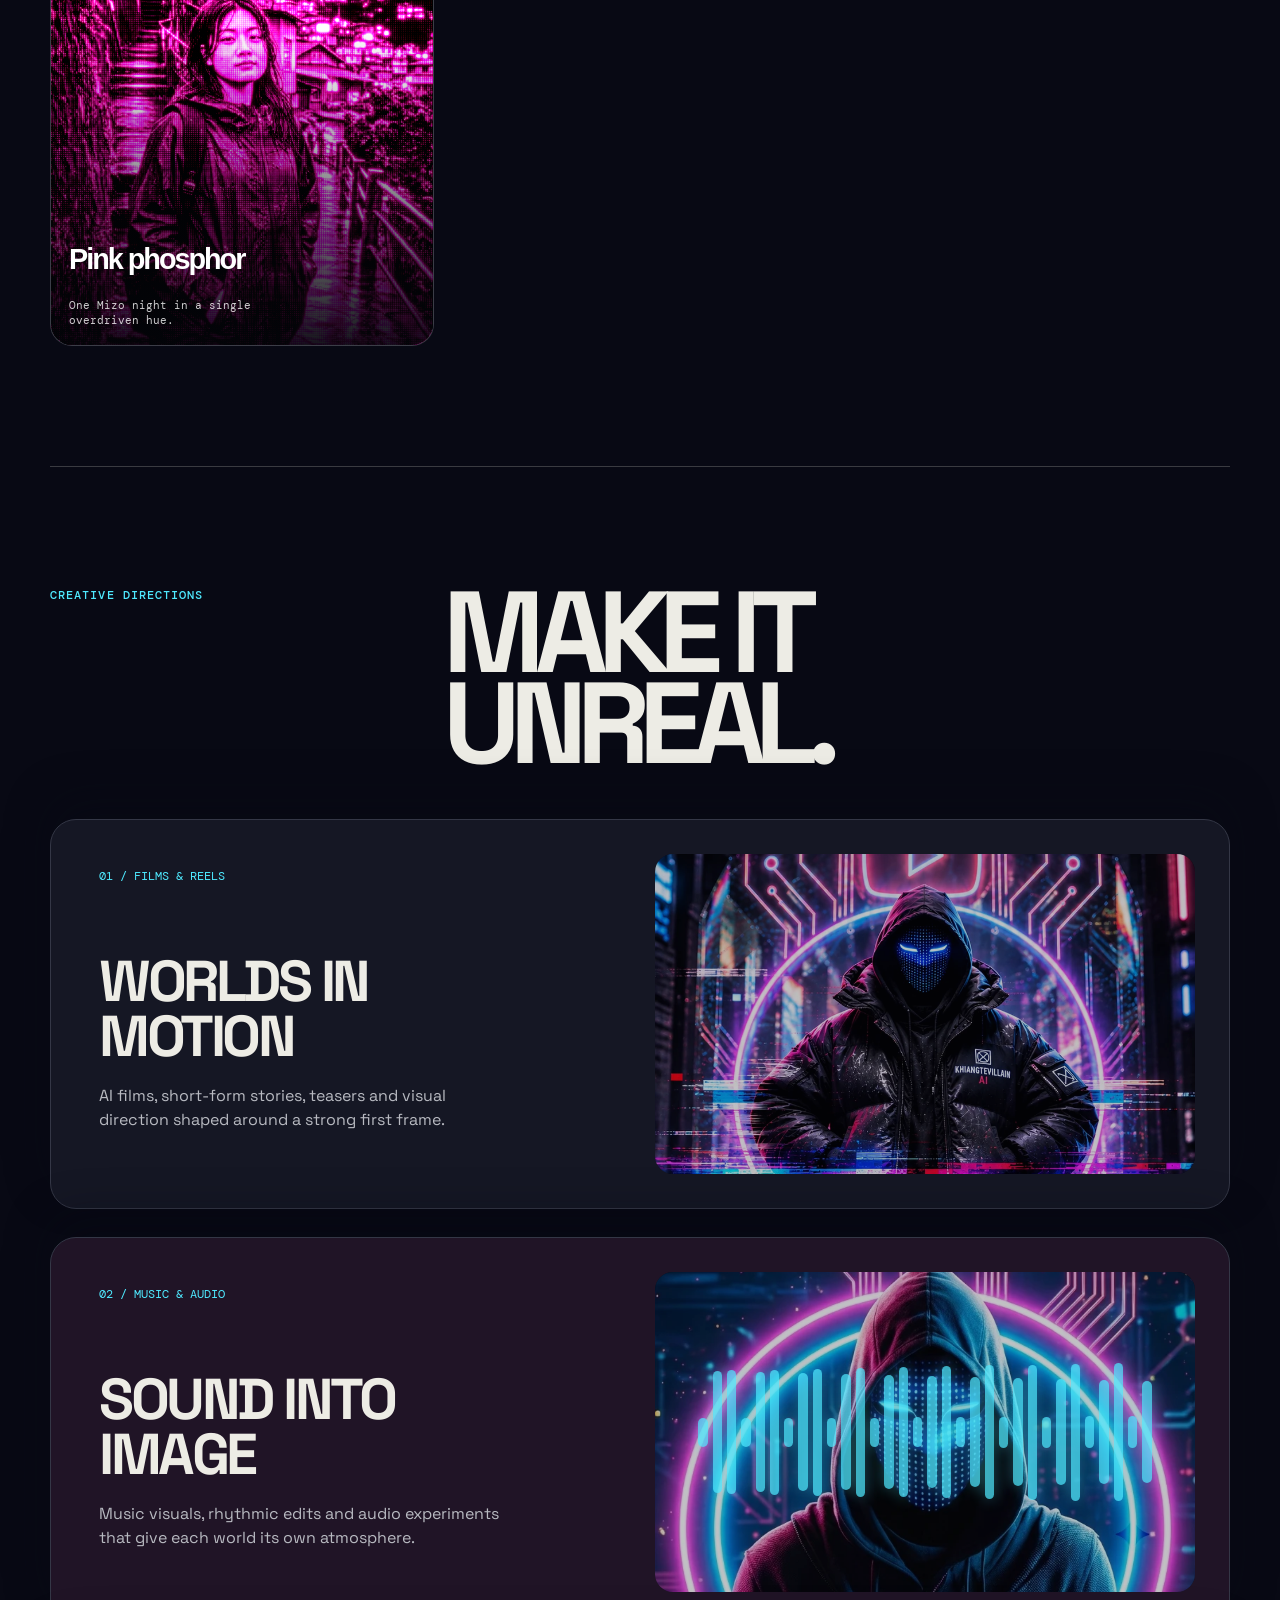
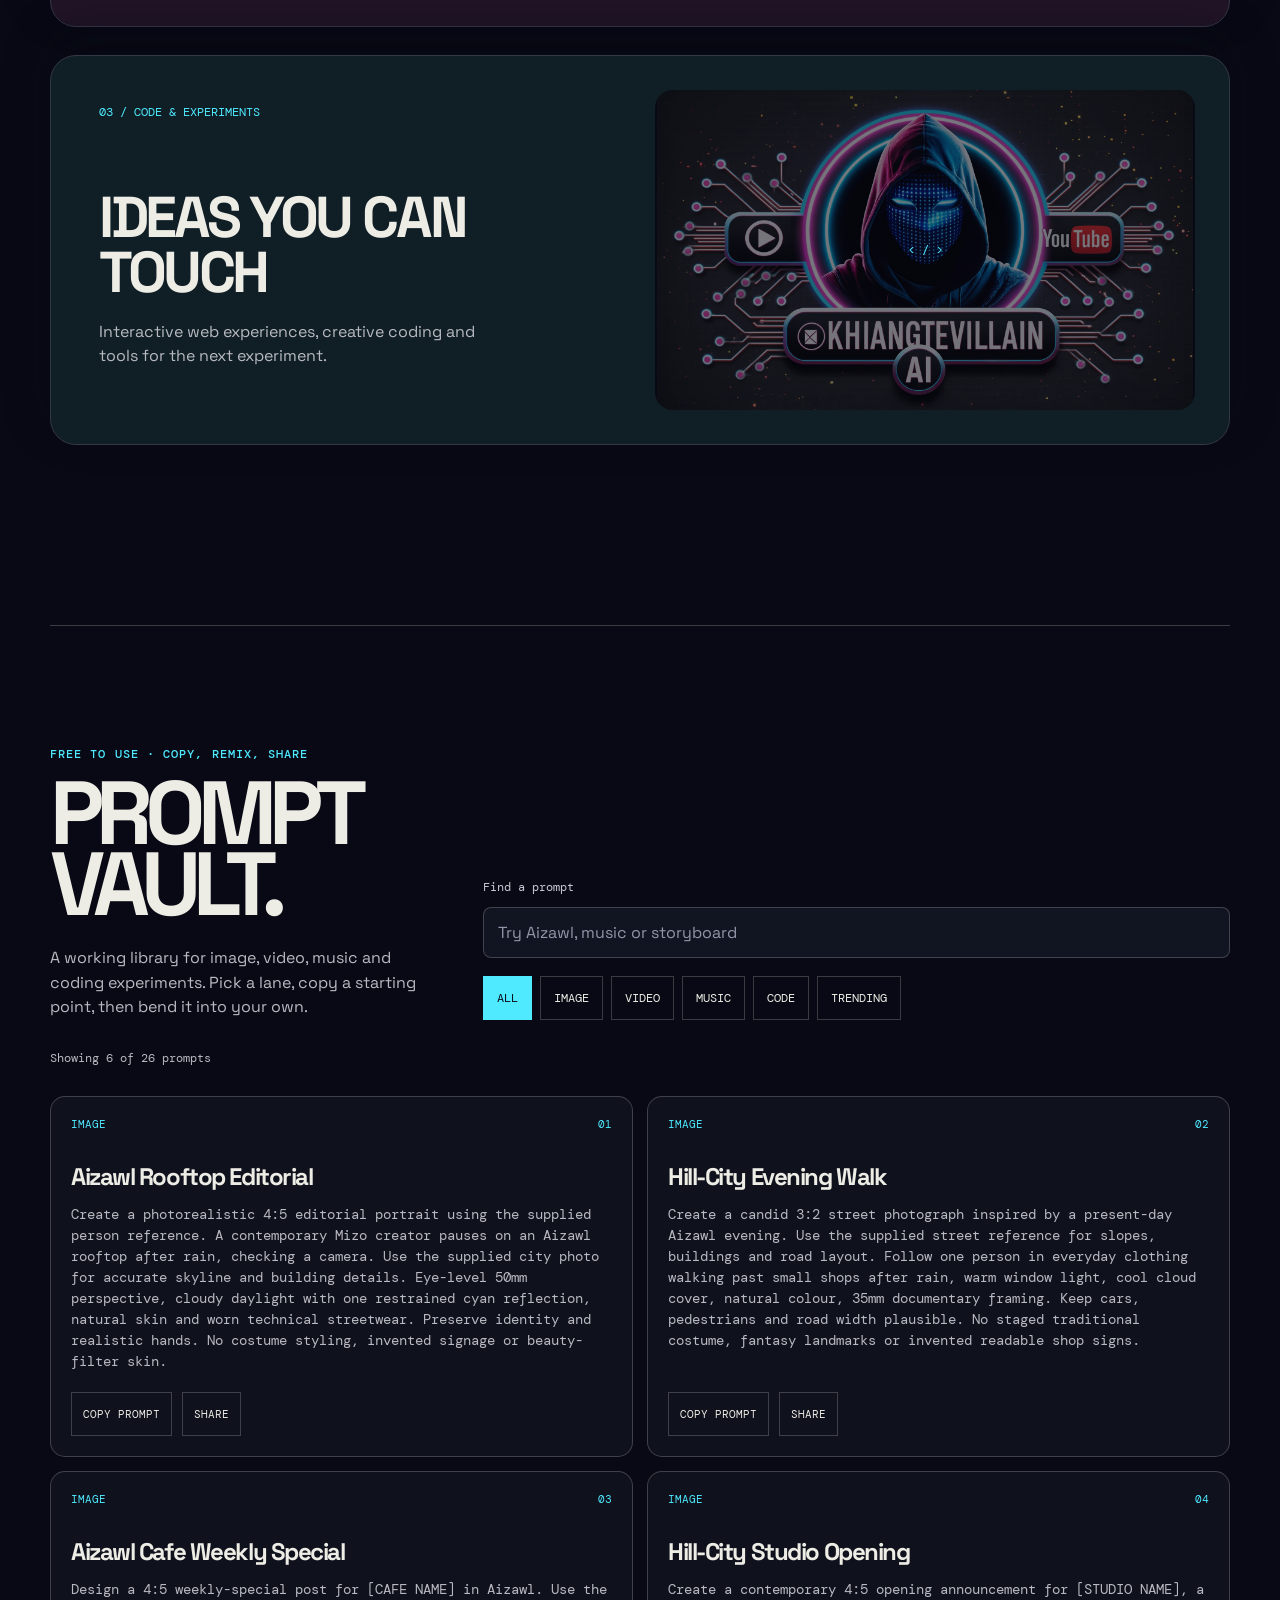
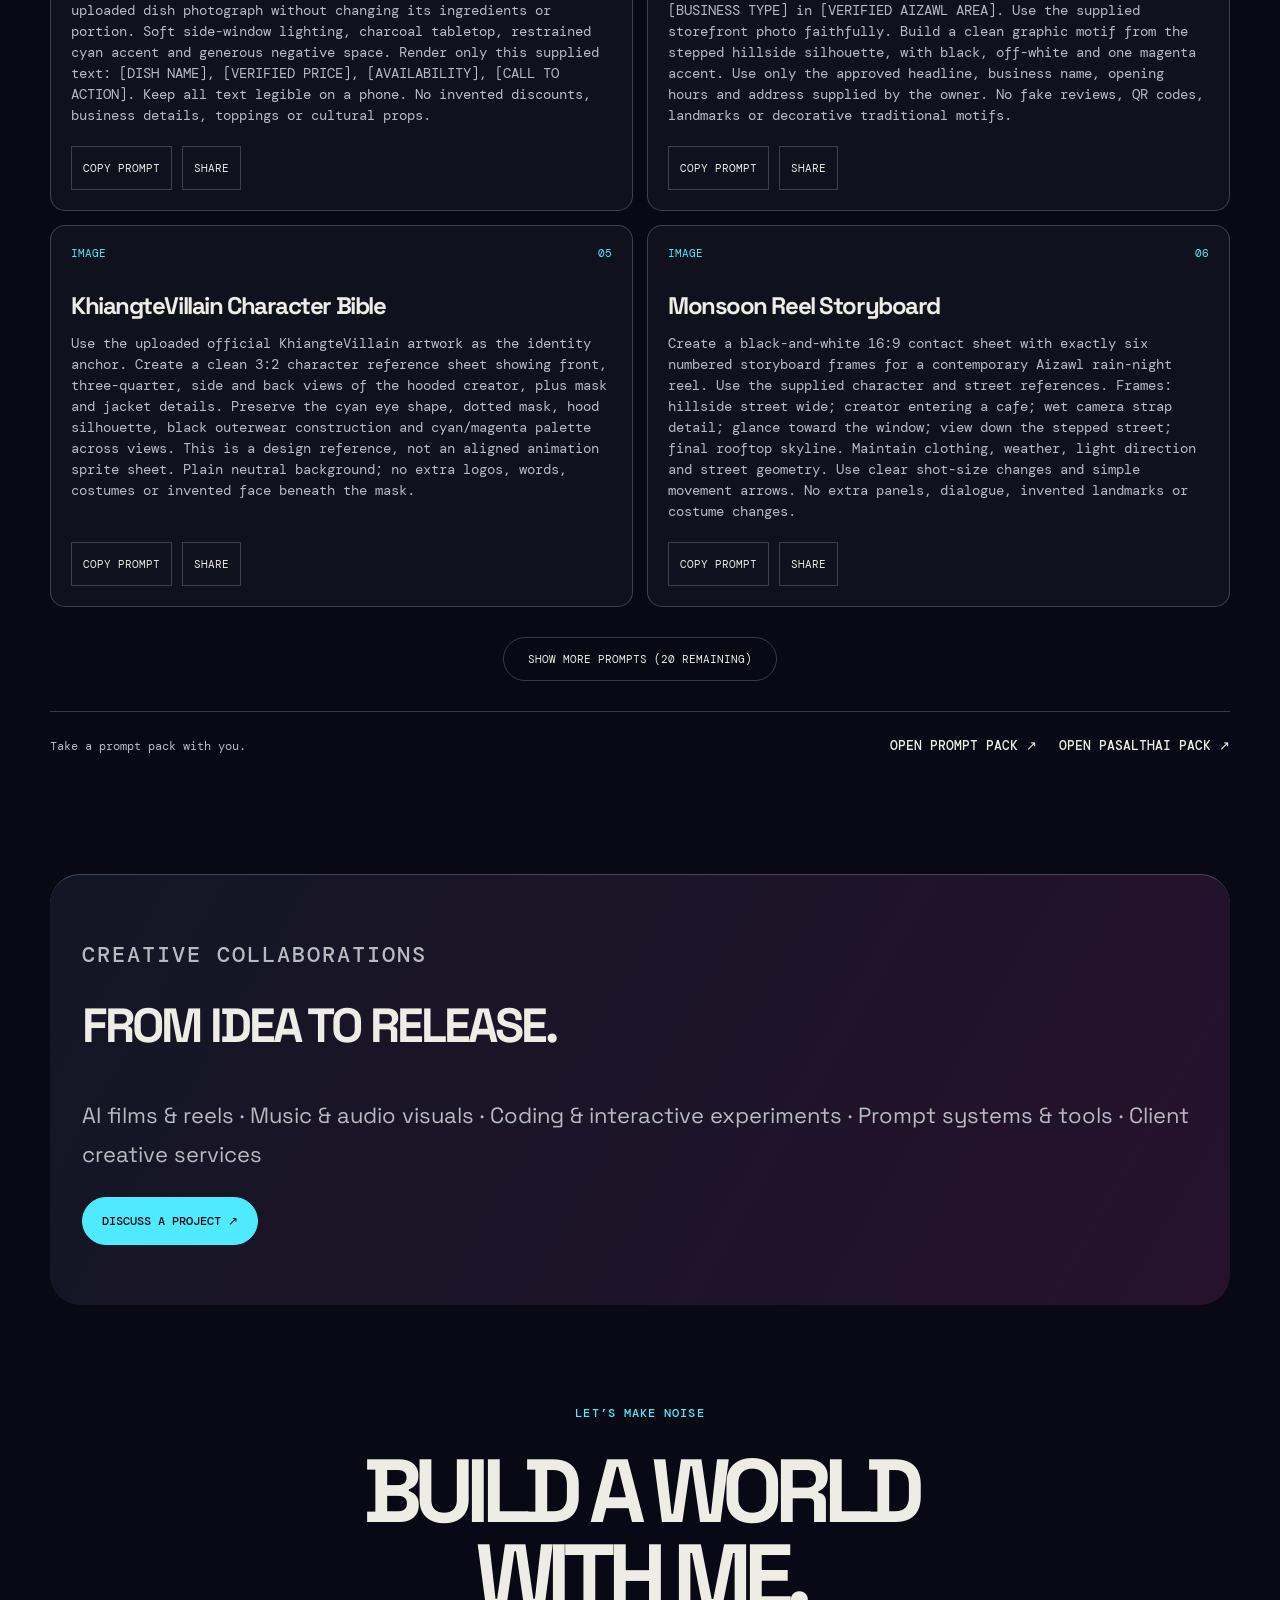
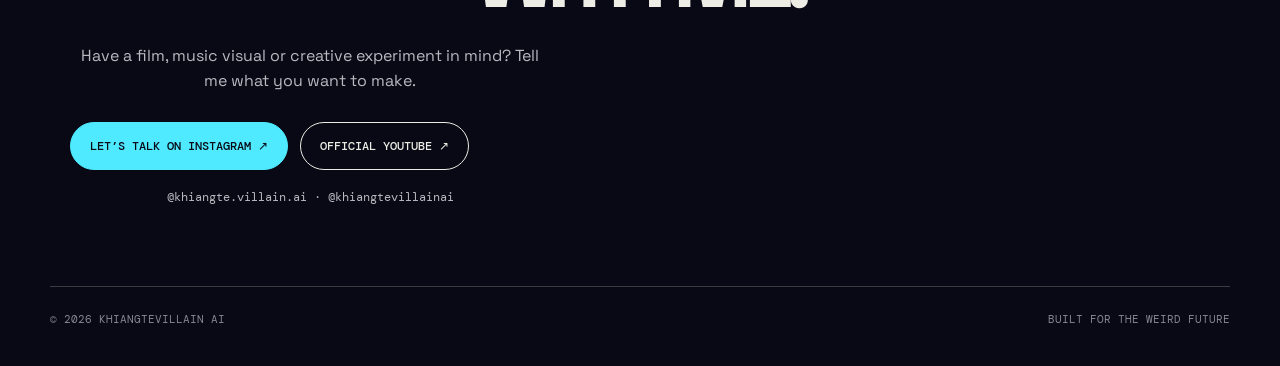
==== commit 808a0011: "Include matching audio excerpts in visualizer project ZIPs" ====
--- a/index.html
+++ b/index.html
@@ -1,109 +1,109 @@
-<!doctype html>
-<html lang="en">
-<head>
-  <meta charset="utf-8">
-  <meta name="viewport" content="width=device-width,initial-scale=1">
-  <meta name="description" content="KhiangteVillain AI — films, music, creative code and a free prompt library from Aizawl, Mizoram.">
-  <meta name="theme-color" content="#080914">
-  <title>KhiangteVillain AI — Films, Sound & Creative Code</title>
-  <link rel="icon" href="favicon.png" type="image/png">
-  <link rel="preconnect" href="https://fonts.googleapis.com">
-  <link rel="preconnect" href="https://fonts.gstatic.com" crossorigin>
-  <link href="https://fonts.googleapis.com/css2?family=DM+Mono:wght@400;500&family=Space+Grotesk:wght@400;500;600;700&display=swap" rel="stylesheet">
-  <link rel="stylesheet" href="styles.css">
-  <link rel="stylesheet" href="brand.css">
-  <link rel="stylesheet" href="learning.css">
-  <link rel="stylesheet" href="motion.css">
-  <link rel="stylesheet" href="looks.css?v=1">
-  <style>
-    @media(max-width:600px){.nav nav{flex-wrap:wrap;justify-content:flex-end;gap:9px 12px;max-width:calc(100% - 75px)}}
-    .ccd-pack{padding:80px 0;border-top:1px solid var(--line)}
-    .ccd-pack-card{display:grid;grid-template-columns:minmax(0,1.05fr) minmax(0,1fr);align-items:center;gap:clamp(26px,5vw,70px);padding:28px;border:1px solid var(--line);border-radius:20px;background:#10111d;color:var(--paper);text-decoration:none}
-    .ccd-pack-card:hover{border-color:var(--acid)}
-    .ccd-pack-card:focus-visible{outline:3px solid var(--acid);outline-offset:6px}
-    .ccd-pack-card img{display:block;width:100%;height:auto;border-radius:12px}
-    .ccd-pack-copy{min-width:0}.ccd-pack-copy h2{font-size:clamp(38px,5.5vw,72px);line-height:.95;letter-spacing:-.06em;margin:0 0 24px}.ccd-pack-copy h2 em{font-style:normal;color:var(--pink)}
-    .ccd-pack-copy>p:not(.eyebrow){color:#b8bac1;line-height:1.6;margin:0 0 26px}.ccd-pack-meta{display:block;margin-bottom:24px;color:var(--acid);font:12px/1.6 "DM Mono",monospace;text-transform:uppercase}
-    @media(max-width:760px){.ccd-pack{padding:60px 0}.ccd-pack-card{grid-template-columns:1fr;padding:18px;gap:26px}.ccd-pack-copy h2{font-size:clamp(38px,11vw,64px)}}
-  </style>
-</head>
-<body>
-  <section id="signal-boot" class="signal-boot" aria-hidden="true" aria-label="KhiangteVillain signal boot sequence">
-    <div class="boot-grid" aria-hidden="true"></div>
-    <div class="boot-copy">
-      <p class="boot-kicker">KHIANGTEVILLAIN // SIGNAL FOUND</p>
-      <h2>WORLD<br><em>ONLINE.</em></h2>
-      <p class="boot-status">CONNECTING AIZAWL TO THE WEIRD FUTURE <span aria-hidden="true">•••</span></p>
-    </div>
-    <div class="boot-portrait" aria-hidden="true"><img src="assets/character.webp" width="941" height="1672" alt=""></div>
-    <div class="boot-scan" aria-hidden="true"></div>
-    <button id="skip-boot" class="boot-skip" type="button">Skip intro ↗</button>
-  </section>
-  <a class="skip-link" href="#top">Skip to content</a>
-  <div class="grid" aria-hidden="true"></div>
-  <div class="scroll-glitch-bg" aria-hidden="true"></div>
-  <header class="nav wrap"><a class="logo" href="#top" aria-label="KhiangteVillain AI home">KV<span>///</span></a><nav aria-label="Main navigation"><a href="#work">Work</a><a href="#looks">Looks</a><a href="#prompts">Prompt vault</a><a href="python-code/">Python code</a><a href="#connect">Connect</a></nav></header>
-  <main id="top">
-    <section class="hero wrap" aria-label="KhiangteVillain AI">
-      <div class="hero-copy"><p class="eyebrow">Aizawl, Mizoram · India</p><h1>TECH<br><em>BENDER</em></h1><p class="intro">KhiangteVillain AI brings films, music and creative code together—turning ideas into worlds.</p><div class="actions"><a class="button primary" href="#film">Watch the brand film</a><a class="button game-button" href="game/">Play free Villain Game ↗</a><a class="button cloud-button" href="cloud/">Make a Signal Cloud ↗</a><a class="button cloud-button" href="lab-v14/">Open Signal Lab ↗</a><a class="button" href="python-code/">Get Python code ↗</a><a class="button" href="#prompts">Explore prompt vault</a><a class="button gemini-button" href="https://gemini.google.com/" target="_blank" rel="noopener noreferrer" aria-label="Open Google Gemini in a new tab">Open Gemini ↗</a></div><p class="signal">◉ AVAILABLE FOR CREATIVE COLLABORATIONS</p></div>
-      <div class="hero-art"><img src="assets/character.webp" width="941" height="1672" fetchpriority="high" alt="KhiangteVillain hooded character with cyan mask and neon circuits"><div class="art-label">KHIANGTEVILLAIN / AI CREATOR</div></div>
-    </section>
-    <section class="about"><div class="wrap"><p class="eyebrow">The creator behind the mask</p><h2>IMAGINATION.<br>WITH INTENT.</h2><p>AI films. Sound worlds. Creative code. From Aizawl, I bring story and technology together—and share the prompts and workflows along the way.</p></div></section>
-    <section class="wrap brand-feature" id="film">
-      <div><p class="eyebrow">The identity / in motion</p><h2>ENTER THE<br>VILLAIN WORLD.</h2><p>Cinema, music, creative code and a recognisable visual identity. Explore the brand film, then dive into the prompt library.</p><img src="assets/brand.webp" width="1787" height="1068" alt="Official KhiangteVillain AI brand artwork" loading="lazy"></div>
-      <video controls playsinline preload="none" width="640" height="1120" poster="assets/character.webp" src="assets/brand-film.mp4" aria-label="KhiangteVillain brand film"><a href="assets/brand-film.mp4">Open the brand film</a></video>
-    </section>
-    <section class="wrap shorts-dispatch" id="shorts" aria-labelledby="shorts-title">
-      <div class="shorts-frame"><iframe src="https://www.youtube-nocookie.com/embed/JUQo7wQEKOI?rel=0&amp;modestbranding=1" title="Tual sumsu Mizo folklore horror — featured KhiangteVillain AI YouTube Short" loading="lazy" referrerpolicy="strict-origin-when-cross-origin" allow="accelerometer; autoplay; clipboard-write; encrypted-media; gyroscope; picture-in-picture; web-share" allowfullscreen><a href="https://www.youtube.com/shorts/JUQo7wQEKOI">Watch this Short on YouTube ↗</a></iframe></div>
-      <div class="shorts-copy"><p class="eyebrow">Featured short / official YouTube</p><h2 id="shorts-title">SIGNAL<br><em>DROP.</em></h2><p class="shorts-title">Tual sumsu — Mizo folklore horror</p><p class="shorts-description">A featured horror signal from the official KhiangteVillain AI channel. Watch it here, then follow the channel for every new transmission.</p><div class="actions"><a class="button primary" href="https://www.youtube.com/shorts/JUQo7wQEKOI" target="_blank" rel="noopener">Watch the Short ↗</a><a class="button" href="https://www.youtube.com/@khiangtevillainai/shorts" target="_blank" rel="noopener">All Shorts ↗</a><a class="button" href="lab-v14/">Open Signal Lab ↗</a></div></div>
-    </section>
-    <section class="wrap ccd-pack" id="ccd-vol-1" aria-labelledby="ccd-pack-title">
-      <a class="ccd-pack-card" href="prompt-packs/ccd-vol-1/" aria-labelledby="ccd-pack-title" aria-describedby="ccd-pack-description">
-        <img src="prompt-packs/ccd-vol-1/six-looks.webp" width="1050" height="1010" loading="lazy" alt="Six CCD portrait looks: hand at lens, low flash, gloss, pillow flash, wink and winter knit">
-        <div class="ccd-pack-copy"><p class="eyebrow">Free prompt pack / CCD Vol. 1</p><h2 id="ccd-pack-title">ONE PHOTO.<br><em>SIX CCD LOOKS.</em></h2><p id="ccd-pack-description">Try the looks from the Reel. Get all six complete portrait prompts, with Aizawl and Mizoram settings, in one downloadable PDF.</p><span class="ccd-pack-meta">6 full prompts · 7-page PDF · Free download</span><span class="button primary">Get CCD Vol. 1 ↗</span></div>
-      </a>
-    </section>
-    <section class="wrap ccd-pack" id="python-code" aria-labelledby="python-code-title">
-      <a class="ccd-pack-card" href="python-code/" aria-labelledby="python-code-title" aria-describedby="python-code-description">
-        <img src="python-code/assets/python-visualizers.webp" width="1050" height="1010" loading="lazy" alt="Glowing lyric heart and an ASCII Christmas LiDAR scene from the Python visualizers">
-        <div class="ccd-pack-copy"><p class="eyebrow">Free Python code / from the Reels</p><h2 id="python-code-title">WATCH IT.<br><em>RUN IT.</em></h2><p id="python-code-description">Bring the visuals from Instagram and YouTube to your own screen. Download the lyric heart or Krismas LiDAR project, add your song, and press Run in VS Code.</p><span class="ccd-pack-meta">2 visualizers · Python source + setup · Free download</span><span class="button primary">Get the Python code ↗</span></div>
-      </a>
-    </section>
-    <section class="wrap signal-looks" id="looks" aria-labelledby="looks-title">
-      <div class="looks-heading"><p class="eyebrow">Mizoram image lab / exact-prompt transformations</p><h2 id="looks-title">SIGNAL<br><em>LOOKS.</em></h2><p>Every card is an edit of the same clean Mizo/Aizawl photograph using its matching full prompt. Open a card to copy the original prompt.</p></div>
-      <div class="looks-gallery">
-        <div class="look-list" role="list" aria-label="Signal visual looks">
-          <button class="look-card active" type="button" data-look="datamosh" data-prompt-id="01" data-title="Datamosh"><span>01 / Generated</span><strong>Datamosh</strong><i>Aizawl rain, broken only by real codec blocks.</i></button>
-          <button class="look-card" type="button" data-look="blob" data-prompt-id="02" data-title="Blob tracking"><span>02 / Generated</span><strong>Blob tracking</strong><i>A Mizo portrait seen through imperfect machine vision.</i></button>
-          <button class="look-card" type="button" data-look="flash" data-prompt-id="03" data-title="Flash light"><span>03 / Generated</span><strong>Flash light</strong><i>Direct flash on a rain-wet Aizawl rooftop.</i></button>
-          <button class="look-card" type="button" data-look="receipt" data-prompt-id="04" data-title="Receipt ticket"><span>04 / Generated</span><strong>Receipt ticket</strong><i>A taxi-night artifact, not a copied real ticket.</i></button>
-          <button class="look-card" type="button" data-look="crt" data-prompt-id="05" data-title="CRT"><span>05 / Generated</span><strong>CRT</strong><i>One late broadcast in a rainy hillside room.</i></button>
-          <button class="look-card" type="button" data-look="dither" data-prompt-id="06" data-title="One bit dither"><span>06 / Generated</span><strong>One bit dither</strong><i>Rain and hillside ink, reduced to black and paper.</i></button>
-          <button class="look-card" type="button" data-look="phosphor" data-prompt-id="07" data-title="Pink phosphor"><span>07 / Generated</span><strong>Pink phosphor</strong><i>One Mizo night in a single overdriven hue.</i></button>
-        </div>
-      </div>
-    </section>
-    <section id="work" class="wrap section"><div class="section-head"><p class="eyebrow">Creative directions</p><h2>MAKE IT<br>UNREAL.</h2></div><div class="work-grid">
-      <article><span>01 / FILMS & REELS</span><h3>WORLDS IN MOTION</h3><p>AI films, short-form stories, teasers and visual direction shaped around a strong first frame.</p></article>
-      <article><span>02 / MUSIC & AUDIO</span><h3>SOUND INTO IMAGE</h3><p>Music visuals, rhythmic edits and audio experiments that give each world its own atmosphere.</p></article>
-      <article><span>03 / CODE & EXPERIMENTS</span><h3>IDEAS YOU CAN TOUCH</h3><p>Interactive web experiences, creative coding and tools for the next experiment.</p></article>
-    </div></section>
-    <section id="prompts" class="wrap section vault">
-      <div class="vault-intro"><p class="eyebrow">Free to use · Copy, remix, share</p><h2>PROMPT<br>VAULT.</h2><p>A working library for image, video, music and coding experiments. Pick a lane, copy a starting point, then bend it into your own.</p></div>
-      <div class="vault-tools"><label for="prompt-search">Find a prompt</label><input id="prompt-search" type="search" placeholder="Try Aizawl, music or storyboard" autocomplete="off"><div class="vault-controls" role="group" aria-label="Prompt categories"><button class="filter active" type="button" data-category="all" aria-pressed="true">All</button><button class="filter" type="button" data-category="image" aria-pressed="false">Image</button><button class="filter" type="button" data-category="video" aria-pressed="false">Video</button><button class="filter" type="button" data-category="music" aria-pressed="false">Music</button><button class="filter" type="button" data-category="code" aria-pressed="false">Code</button><button class="filter" type="button" data-category="trending" aria-pressed="false">Trending</button></div></div>
-      <p id="prompt-count" role="status" aria-live="polite"></p>
-      <div id="prompt-grid" class="prompt-grid"></div>
-      <button id="more-prompts" class="mini-button" type="button" hidden>Show more prompts</button>
-      <noscript><p>Enable JavaScript to search and copy individual prompts, or open the downloadable prompt packs below.</p></noscript>
-      <div class="vault-footer"><p>Take a prompt pack with you.</p><div><a class="text-link" href="prompt-packs/PromptPack.pdf" target="_blank" rel="noopener">Open Prompt Pack ↗</a><a class="text-link" href="prompt-packs/Pasalthaitesenapromptpack.pdf" target="_blank" rel="noopener">Open Pasalthai Pack ↗</a></div></div>
-    </section>
-    <section class="wrap brand-services" id="services"><p class="eyebrow">Creative collaborations</p><h2>FROM IDEA TO RELEASE.</h2><p>AI films & reels · Music & audio visuals · Coding & interactive experiments · Prompt systems & tools · Client creative services</p><a class="button primary" href="#connect">Discuss a project ↗</a></section>
-    <section id="connect" class="wrap connect"><p class="eyebrow">Let’s make noise</p><h2>BUILD A WORLD<br>WITH ME.</h2><p>Have a film, music visual or creative experiment in mind? Tell me what you want to make.</p><div class="actions"><a class="button primary" href="https://www.instagram.com/khiangte.villain.ai/" target="_blank" rel="noopener">Let’s talk on Instagram ↗</a><a class="button" href="https://www.youtube.com/@khiangtevillainai/" target="_blank" rel="noopener">Official YouTube ↗</a></div><p class="contact-handle">@khiangte.villain.ai · @khiangtevillainai</p></section>
-  </main>
-  <footer class="wrap"><span>© <span id="year">2026</span> KHIANGTEVILLAIN AI</span><span>BUILT FOR THE WEIRD FUTURE</span></footer>
-  <div id="toast" role="status" aria-live="polite"></div>
-  <dialog id="look-dialog" class="look-dialog" aria-labelledby="look-dialog-title"><button class="dialog-close" type="button" aria-label="Close Signal Look">×</button><p class="eyebrow">Signal Look / Original creative brief</p><h2 id="look-dialog-title">Signal Smear</h2><p id="look-dialog-summary"></p><textarea id="look-dialog-prompt" readonly aria-label="Selected Signal Look prompt"></textarea><div><button class="button primary" id="copy-look" type="button">Copy prompt</button><a class="button" href="https://gemini.google.com/" target="_blank" rel="noopener noreferrer">Open Gemini ↗</a></div></dialog>
-  <script src="script.js" defer></script><script src="mizo-prompts.js" defer></script><script src="looks.js?v=1" defer></script><script type="module" src="brand.js"></script>
-</body>
-</html>
-
+<!doctype html>
+<html lang="en">
+<head>
+  <meta charset="utf-8">
+  <meta name="viewport" content="width=device-width,initial-scale=1">
+  <meta name="description" content="KhiangteVillain AI — films, music, creative code and a free prompt library from Aizawl, Mizoram.">
+  <meta name="theme-color" content="#080914">
+  <title>KhiangteVillain AI — Films, Sound & Creative Code</title>
+  <link rel="icon" href="favicon.png" type="image/png">
+  <link rel="preconnect" href="https://fonts.googleapis.com">
+  <link rel="preconnect" href="https://fonts.gstatic.com" crossorigin>
+  <link href="https://fonts.googleapis.com/css2?family=DM+Mono:wght@400;500&family=Space+Grotesk:wght@400;500;600;700&display=swap" rel="stylesheet">
+  <link rel="stylesheet" href="styles.css">
+  <link rel="stylesheet" href="brand.css">
+  <link rel="stylesheet" href="learning.css">
+  <link rel="stylesheet" href="motion.css">
+  <link rel="stylesheet" href="looks.css?v=1">
+  <style>
+    @media(max-width:600px){.nav nav{flex-wrap:wrap;justify-content:flex-end;gap:9px 12px;max-width:calc(100% - 75px)}}
+    .ccd-pack{padding:80px 0;border-top:1px solid var(--line)}
+    .ccd-pack-card{display:grid;grid-template-columns:minmax(0,1.05fr) minmax(0,1fr);align-items:center;gap:clamp(26px,5vw,70px);padding:28px;border:1px solid var(--line);border-radius:20px;background:#10111d;color:var(--paper);text-decoration:none}
+    .ccd-pack-card:hover{border-color:var(--acid)}
+    .ccd-pack-card:focus-visible{outline:3px solid var(--acid);outline-offset:6px}
+    .ccd-pack-card img{display:block;width:100%;height:auto;border-radius:12px}
+    .ccd-pack-copy{min-width:0}.ccd-pack-copy h2{font-size:clamp(38px,5.5vw,72px);line-height:.95;letter-spacing:-.06em;margin:0 0 24px}.ccd-pack-copy h2 em{font-style:normal;color:var(--pink)}
+    .ccd-pack-copy>p:not(.eyebrow){color:#b8bac1;line-height:1.6;margin:0 0 26px}.ccd-pack-meta{display:block;margin-bottom:24px;color:var(--acid);font:12px/1.6 "DM Mono",monospace;text-transform:uppercase}
+    @media(max-width:760px){.ccd-pack{padding:60px 0}.ccd-pack-card{grid-template-columns:1fr;padding:18px;gap:26px}.ccd-pack-copy h2{font-size:clamp(38px,11vw,64px)}}
+  </style>
+</head>
+<body>
+  <section id="signal-boot" class="signal-boot" aria-hidden="true" aria-label="KhiangteVillain signal boot sequence">
+    <div class="boot-grid" aria-hidden="true"></div>
+    <div class="boot-copy">
+      <p class="boot-kicker">KHIANGTEVILLAIN // SIGNAL FOUND</p>
+      <h2>WORLD<br><em>ONLINE.</em></h2>
+      <p class="boot-status">CONNECTING AIZAWL TO THE WEIRD FUTURE <span aria-hidden="true">•••</span></p>
+    </div>
+    <div class="boot-portrait" aria-hidden="true"><img src="assets/character.webp" width="941" height="1672" alt=""></div>
+    <div class="boot-scan" aria-hidden="true"></div>
+    <button id="skip-boot" class="boot-skip" type="button">Skip intro ↗</button>
+  </section>
+  <a class="skip-link" href="#top">Skip to content</a>
+  <div class="grid" aria-hidden="true"></div>
+  <div class="scroll-glitch-bg" aria-hidden="true"></div>
+  <header class="nav wrap"><a class="logo" href="#top" aria-label="KhiangteVillain AI home">KV<span>///</span></a><nav aria-label="Main navigation"><a href="#work">Work</a><a href="#looks">Looks</a><a href="#prompts">Prompt vault</a><a href="python-code/">Python code</a><a href="#connect">Connect</a></nav></header>
+  <main id="top">
+    <section class="hero wrap" aria-label="KhiangteVillain AI">
+      <div class="hero-copy"><p class="eyebrow">Aizawl, Mizoram · India</p><h1>TECH<br><em>BENDER</em></h1><p class="intro">KhiangteVillain AI brings films, music and creative code together—turning ideas into worlds.</p><div class="actions"><a class="button primary" href="#film">Watch the brand film</a><a class="button game-button" href="game/">Play free Villain Game ↗</a><a class="button cloud-button" href="cloud/">Make a Signal Cloud ↗</a><a class="button cloud-button" href="lab-v14/">Open Signal Lab ↗</a><a class="button" href="python-code/">Get Python code ↗</a><a class="button" href="#prompts">Explore prompt vault</a><a class="button gemini-button" href="https://gemini.google.com/" target="_blank" rel="noopener noreferrer" aria-label="Open Google Gemini in a new tab">Open Gemini ↗</a></div><p class="signal">◉ AVAILABLE FOR CREATIVE COLLABORATIONS</p></div>
+      <div class="hero-art"><img src="assets/character.webp" width="941" height="1672" fetchpriority="high" alt="KhiangteVillain hooded character with cyan mask and neon circuits"><div class="art-label">KHIANGTEVILLAIN / AI CREATOR</div></div>
+    </section>
+    <section class="about"><div class="wrap"><p class="eyebrow">The creator behind the mask</p><h2>IMAGINATION.<br>WITH INTENT.</h2><p>AI films. Sound worlds. Creative code. From Aizawl, I bring story and technology together—and share the prompts and workflows along the way.</p></div></section>
+    <section class="wrap brand-feature" id="film">
+      <div><p class="eyebrow">The identity / in motion</p><h2>ENTER THE<br>VILLAIN WORLD.</h2><p>Cinema, music, creative code and a recognisable visual identity. Explore the brand film, then dive into the prompt library.</p><img src="assets/brand.webp" width="1787" height="1068" alt="Official KhiangteVillain AI brand artwork" loading="lazy"></div>
+      <video controls playsinline preload="none" width="640" height="1120" poster="assets/character.webp" src="assets/brand-film.mp4" aria-label="KhiangteVillain brand film"><a href="assets/brand-film.mp4">Open the brand film</a></video>
+    </section>
+    <section class="wrap shorts-dispatch" id="shorts" aria-labelledby="shorts-title">
+      <div class="shorts-frame"><iframe src="https://www.youtube-nocookie.com/embed/JUQo7wQEKOI?rel=0&amp;modestbranding=1" title="Tual sumsu Mizo folklore horror — featured KhiangteVillain AI YouTube Short" loading="lazy" referrerpolicy="strict-origin-when-cross-origin" allow="accelerometer; autoplay; clipboard-write; encrypted-media; gyroscope; picture-in-picture; web-share" allowfullscreen><a href="https://www.youtube.com/shorts/JUQo7wQEKOI">Watch this Short on YouTube ↗</a></iframe></div>
+      <div class="shorts-copy"><p class="eyebrow">Featured short / official YouTube</p><h2 id="shorts-title">SIGNAL<br><em>DROP.</em></h2><p class="shorts-title">Tual sumsu — Mizo folklore horror</p><p class="shorts-description">A featured horror signal from the official KhiangteVillain AI channel. Watch it here, then follow the channel for every new transmission.</p><div class="actions"><a class="button primary" href="https://www.youtube.com/shorts/JUQo7wQEKOI" target="_blank" rel="noopener">Watch the Short ↗</a><a class="button" href="https://www.youtube.com/@khiangtevillainai/shorts" target="_blank" rel="noopener">All Shorts ↗</a><a class="button" href="lab-v14/">Open Signal Lab ↗</a></div></div>
+    </section>
+    <section class="wrap ccd-pack" id="ccd-vol-1" aria-labelledby="ccd-pack-title">
+      <a class="ccd-pack-card" href="prompt-packs/ccd-vol-1/" aria-labelledby="ccd-pack-title" aria-describedby="ccd-pack-description">
+        <img src="prompt-packs/ccd-vol-1/six-looks.webp" width="1050" height="1010" loading="lazy" alt="Six CCD portrait looks: hand at lens, low flash, gloss, pillow flash, wink and winter knit">
+        <div class="ccd-pack-copy"><p class="eyebrow">Free prompt pack / CCD Vol. 1</p><h2 id="ccd-pack-title">ONE PHOTO.<br><em>SIX CCD LOOKS.</em></h2><p id="ccd-pack-description">Try the looks from the Reel. Get all six complete portrait prompts, with Aizawl and Mizoram settings, in one downloadable PDF.</p><span class="ccd-pack-meta">6 full prompts · 7-page PDF · Free download</span><span class="button primary">Get CCD Vol. 1 ↗</span></div>
+      </a>
+    </section>
+    <section class="wrap ccd-pack" id="python-code" aria-labelledby="python-code-title">
+      <a class="ccd-pack-card" href="python-code/" aria-labelledby="python-code-title" aria-describedby="python-code-description">
+        <img src="python-code/assets/python-visualizers.webp" width="1050" height="1010" loading="lazy" alt="Glowing lyric heart and an ASCII Christmas LiDAR scene from the Python visualizers">
+        <div class="ccd-pack-copy"><p class="eyebrow">Free Python code / from the Reels</p><h2 id="python-code-title">WATCH IT.<br><em>RUN IT.</em></h2><p id="python-code-description">Bring the visuals from Instagram and YouTube to your own screen. Download the lyric heart or Krismas LiDAR project with its matching audio, and press Run in VS Code.</p><span class="ccd-pack-meta">2 visualizers · Python source + setup · Free download</span><span class="button primary">Get the Python code ↗</span></div>
+      </a>
+    </section>
+    <section class="wrap signal-looks" id="looks" aria-labelledby="looks-title">
+      <div class="looks-heading"><p class="eyebrow">Mizoram image lab / exact-prompt transformations</p><h2 id="looks-title">SIGNAL<br><em>LOOKS.</em></h2><p>Every card is an edit of the same clean Mizo/Aizawl photograph using its matching full prompt. Open a card to copy the original prompt.</p></div>
+      <div class="looks-gallery">
+        <div class="look-list" role="list" aria-label="Signal visual looks">
+          <button class="look-card active" type="button" data-look="datamosh" data-prompt-id="01" data-title="Datamosh"><span>01 / Generated</span><strong>Datamosh</strong><i>Aizawl rain, broken only by real codec blocks.</i></button>
+          <button class="look-card" type="button" data-look="blob" data-prompt-id="02" data-title="Blob tracking"><span>02 / Generated</span><strong>Blob tracking</strong><i>A Mizo portrait seen through imperfect machine vision.</i></button>
+          <button class="look-card" type="button" data-look="flash" data-prompt-id="03" data-title="Flash light"><span>03 / Generated</span><strong>Flash light</strong><i>Direct flash on a rain-wet Aizawl rooftop.</i></button>
+          <button class="look-card" type="button" data-look="receipt" data-prompt-id="04" data-title="Receipt ticket"><span>04 / Generated</span><strong>Receipt ticket</strong><i>A taxi-night artifact, not a copied real ticket.</i></button>
+          <button class="look-card" type="button" data-look="crt" data-prompt-id="05" data-title="CRT"><span>05 / Generated</span><strong>CRT</strong><i>One late broadcast in a rainy hillside room.</i></button>
+          <button class="look-card" type="button" data-look="dither" data-prompt-id="06" data-title="One bit dither"><span>06 / Generated</span><strong>One bit dither</strong><i>Rain and hillside ink, reduced to black and paper.</i></button>
+          <button class="look-card" type="button" data-look="phosphor" data-prompt-id="07" data-title="Pink phosphor"><span>07 / Generated</span><strong>Pink phosphor</strong><i>One Mizo night in a single overdriven hue.</i></button>
+        </div>
+      </div>
+    </section>
+    <section id="work" class="wrap section"><div class="section-head"><p class="eyebrow">Creative directions</p><h2>MAKE IT<br>UNREAL.</h2></div><div class="work-grid">
+      <article><span>01 / FILMS & REELS</span><h3>WORLDS IN MOTION</h3><p>AI films, short-form stories, teasers and visual direction shaped around a strong first frame.</p></article>
+      <article><span>02 / MUSIC & AUDIO</span><h3>SOUND INTO IMAGE</h3><p>Music visuals, rhythmic edits and audio experiments that give each world its own atmosphere.</p></article>
+      <article><span>03 / CODE & EXPERIMENTS</span><h3>IDEAS YOU CAN TOUCH</h3><p>Interactive web experiences, creative coding and tools for the next experiment.</p></article>
+    </div></section>
+    <section id="prompts" class="wrap section vault">
+      <div class="vault-intro"><p class="eyebrow">Free to use · Copy, remix, share</p><h2>PROMPT<br>VAULT.</h2><p>A working library for image, video, music and coding experiments. Pick a lane, copy a starting point, then bend it into your own.</p></div>
+      <div class="vault-tools"><label for="prompt-search">Find a prompt</label><input id="prompt-search" type="search" placeholder="Try Aizawl, music or storyboard" autocomplete="off"><div class="vault-controls" role="group" aria-label="Prompt categories"><button class="filter active" type="button" data-category="all" aria-pressed="true">All</button><button class="filter" type="button" data-category="image" aria-pressed="false">Image</button><button class="filter" type="button" data-category="video" aria-pressed="false">Video</button><button class="filter" type="button" data-category="music" aria-pressed="false">Music</button><button class="filter" type="button" data-category="code" aria-pressed="false">Code</button><button class="filter" type="button" data-category="trending" aria-pressed="false">Trending</button></div></div>
+      <p id="prompt-count" role="status" aria-live="polite"></p>
+      <div id="prompt-grid" class="prompt-grid"></div>
+      <button id="more-prompts" class="mini-button" type="button" hidden>Show more prompts</button>
+      <noscript><p>Enable JavaScript to search and copy individual prompts, or open the downloadable prompt packs below.</p></noscript>
+      <div class="vault-footer"><p>Take a prompt pack with you.</p><div><a class="text-link" href="prompt-packs/PromptPack.pdf" target="_blank" rel="noopener">Open Prompt Pack ↗</a><a class="text-link" href="prompt-packs/Pasalthaitesenapromptpack.pdf" target="_blank" rel="noopener">Open Pasalthai Pack ↗</a></div></div>
+    </section>
+    <section class="wrap brand-services" id="services"><p class="eyebrow">Creative collaborations</p><h2>FROM IDEA TO RELEASE.</h2><p>AI films & reels · Music & audio visuals · Coding & interactive experiments · Prompt systems & tools · Client creative services</p><a class="button primary" href="#connect">Discuss a project ↗</a></section>
+    <section id="connect" class="wrap connect"><p class="eyebrow">Let’s make noise</p><h2>BUILD A WORLD<br>WITH ME.</h2><p>Have a film, music visual or creative experiment in mind? Tell me what you want to make.</p><div class="actions"><a class="button primary" href="https://www.instagram.com/khiangte.villain.ai/" target="_blank" rel="noopener">Let’s talk on Instagram ↗</a><a class="button" href="https://www.youtube.com/@khiangtevillainai/" target="_blank" rel="noopener">Official YouTube ↗</a></div><p class="contact-handle">@khiangte.villain.ai · @khiangtevillainai</p></section>
+  </main>
+  <footer class="wrap"><span>© <span id="year">2026</span> KHIANGTEVILLAIN AI</span><span>BUILT FOR THE WEIRD FUTURE</span></footer>
+  <div id="toast" role="status" aria-live="polite"></div>
+  <dialog id="look-dialog" class="look-dialog" aria-labelledby="look-dialog-title"><button class="dialog-close" type="button" aria-label="Close Signal Look">×</button><p class="eyebrow">Signal Look / Original creative brief</p><h2 id="look-dialog-title">Signal Smear</h2><p id="look-dialog-summary"></p><textarea id="look-dialog-prompt" readonly aria-label="Selected Signal Look prompt"></textarea><div><button class="button primary" id="copy-look" type="button">Copy prompt</button><a class="button" href="https://gemini.google.com/" target="_blank" rel="noopener noreferrer">Open Gemini ↗</a></div></dialog>
+  <script src="script.js" defer></script><script src="mizo-prompts.js" defer></script><script src="looks.js?v=1" defer></script><script type="module" src="brand.js"></script>
+</body>
+</html>
+
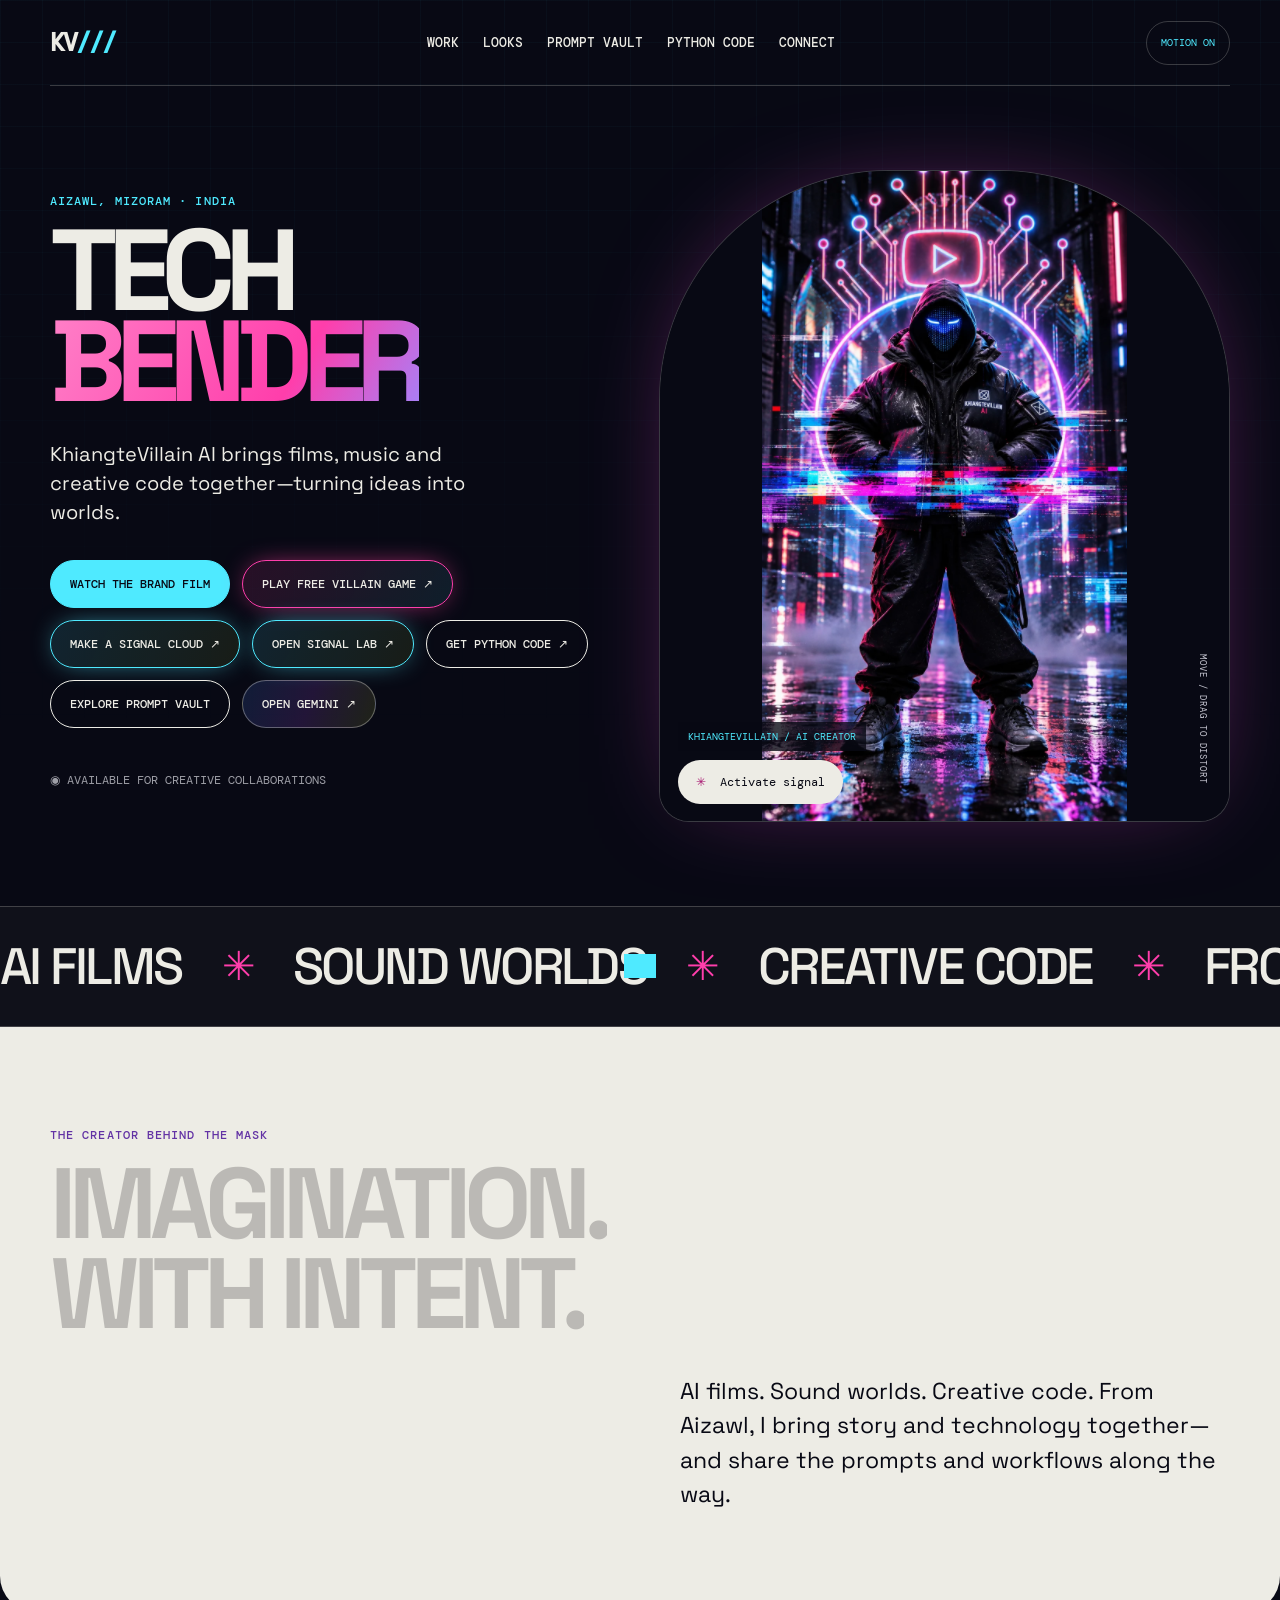
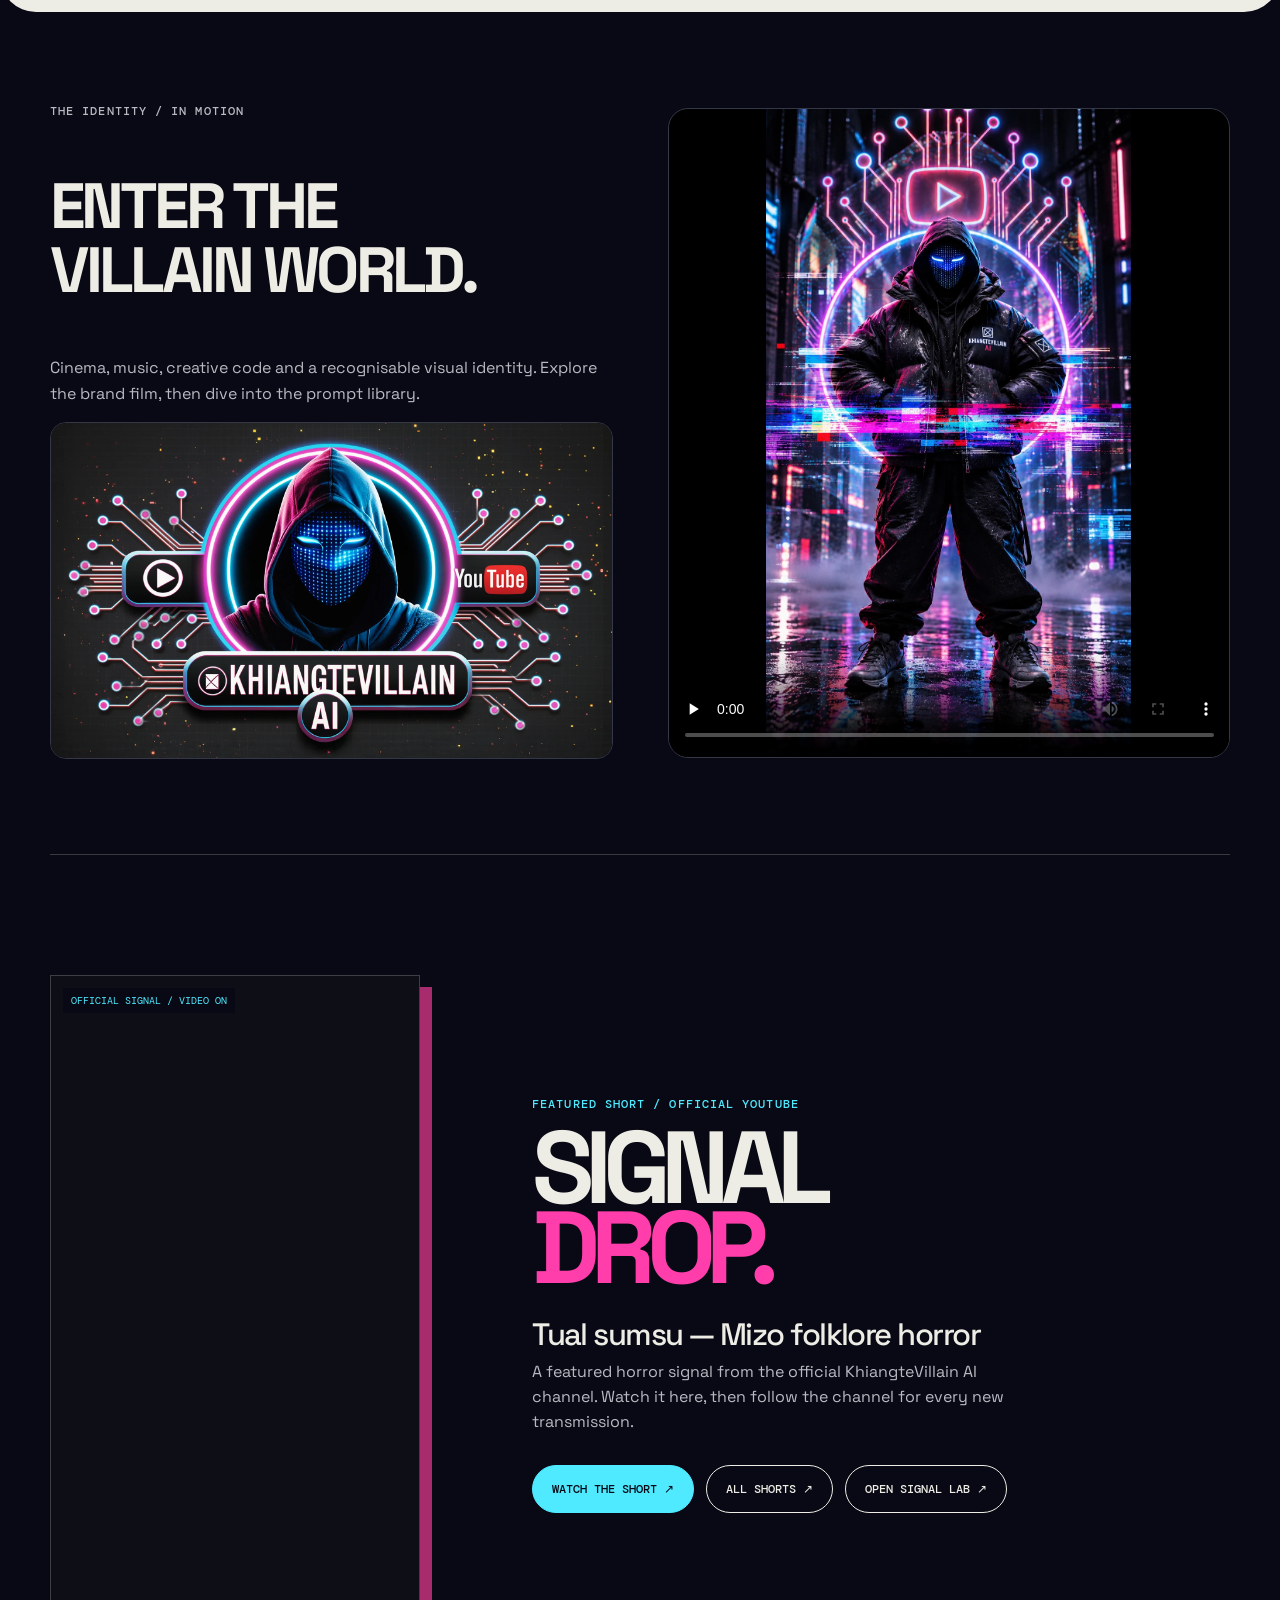
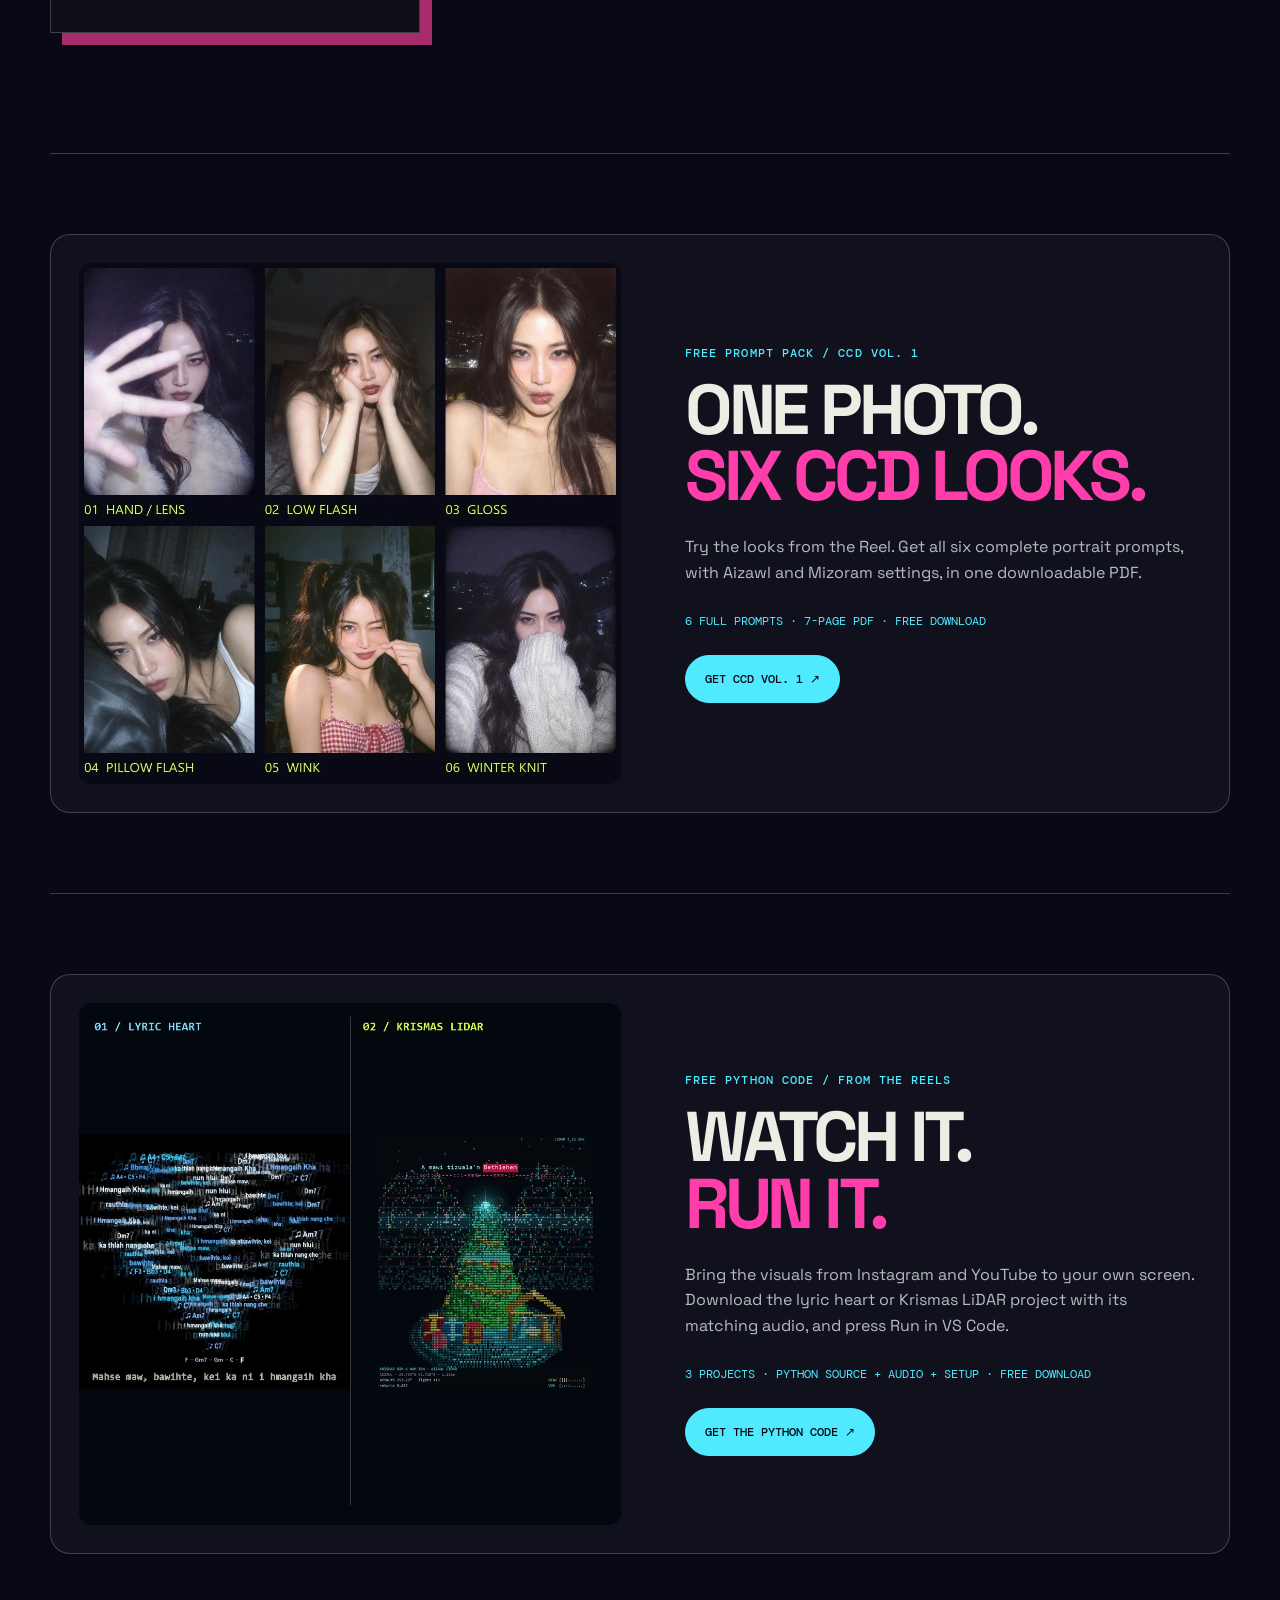
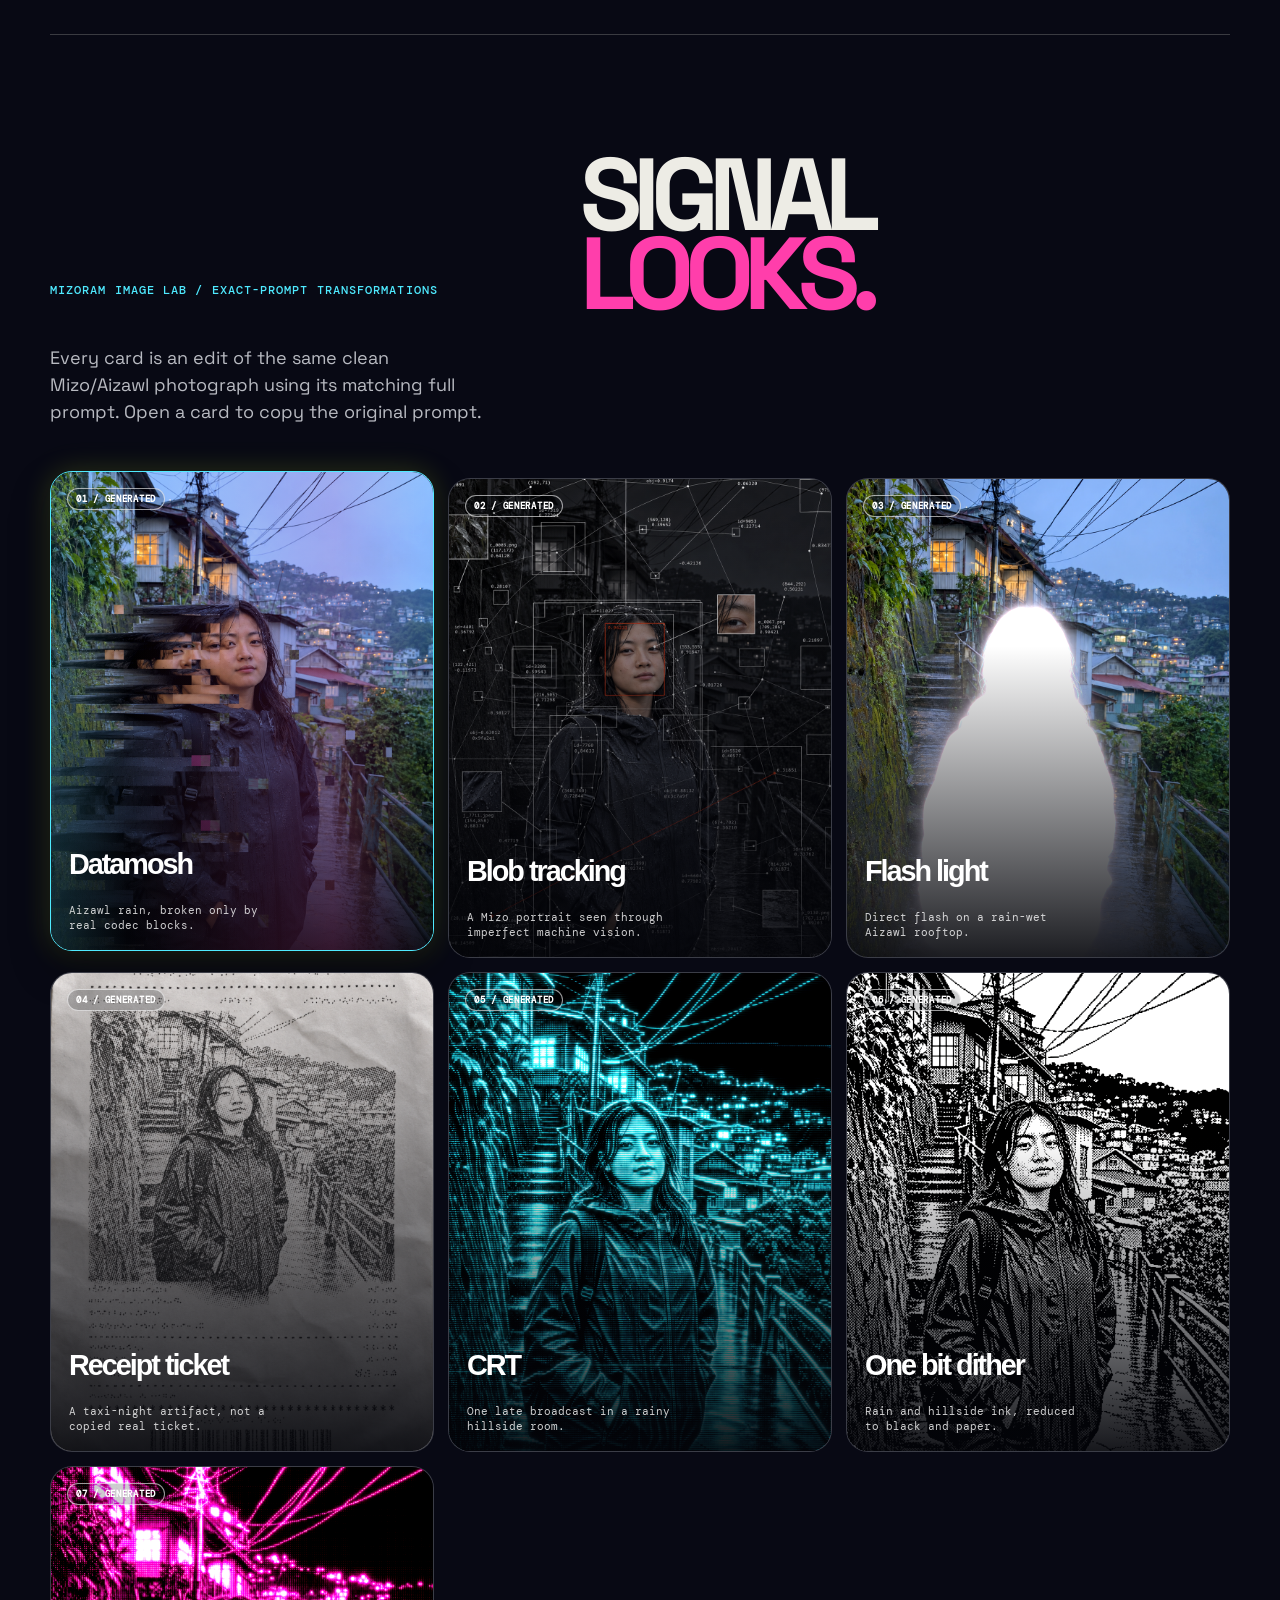
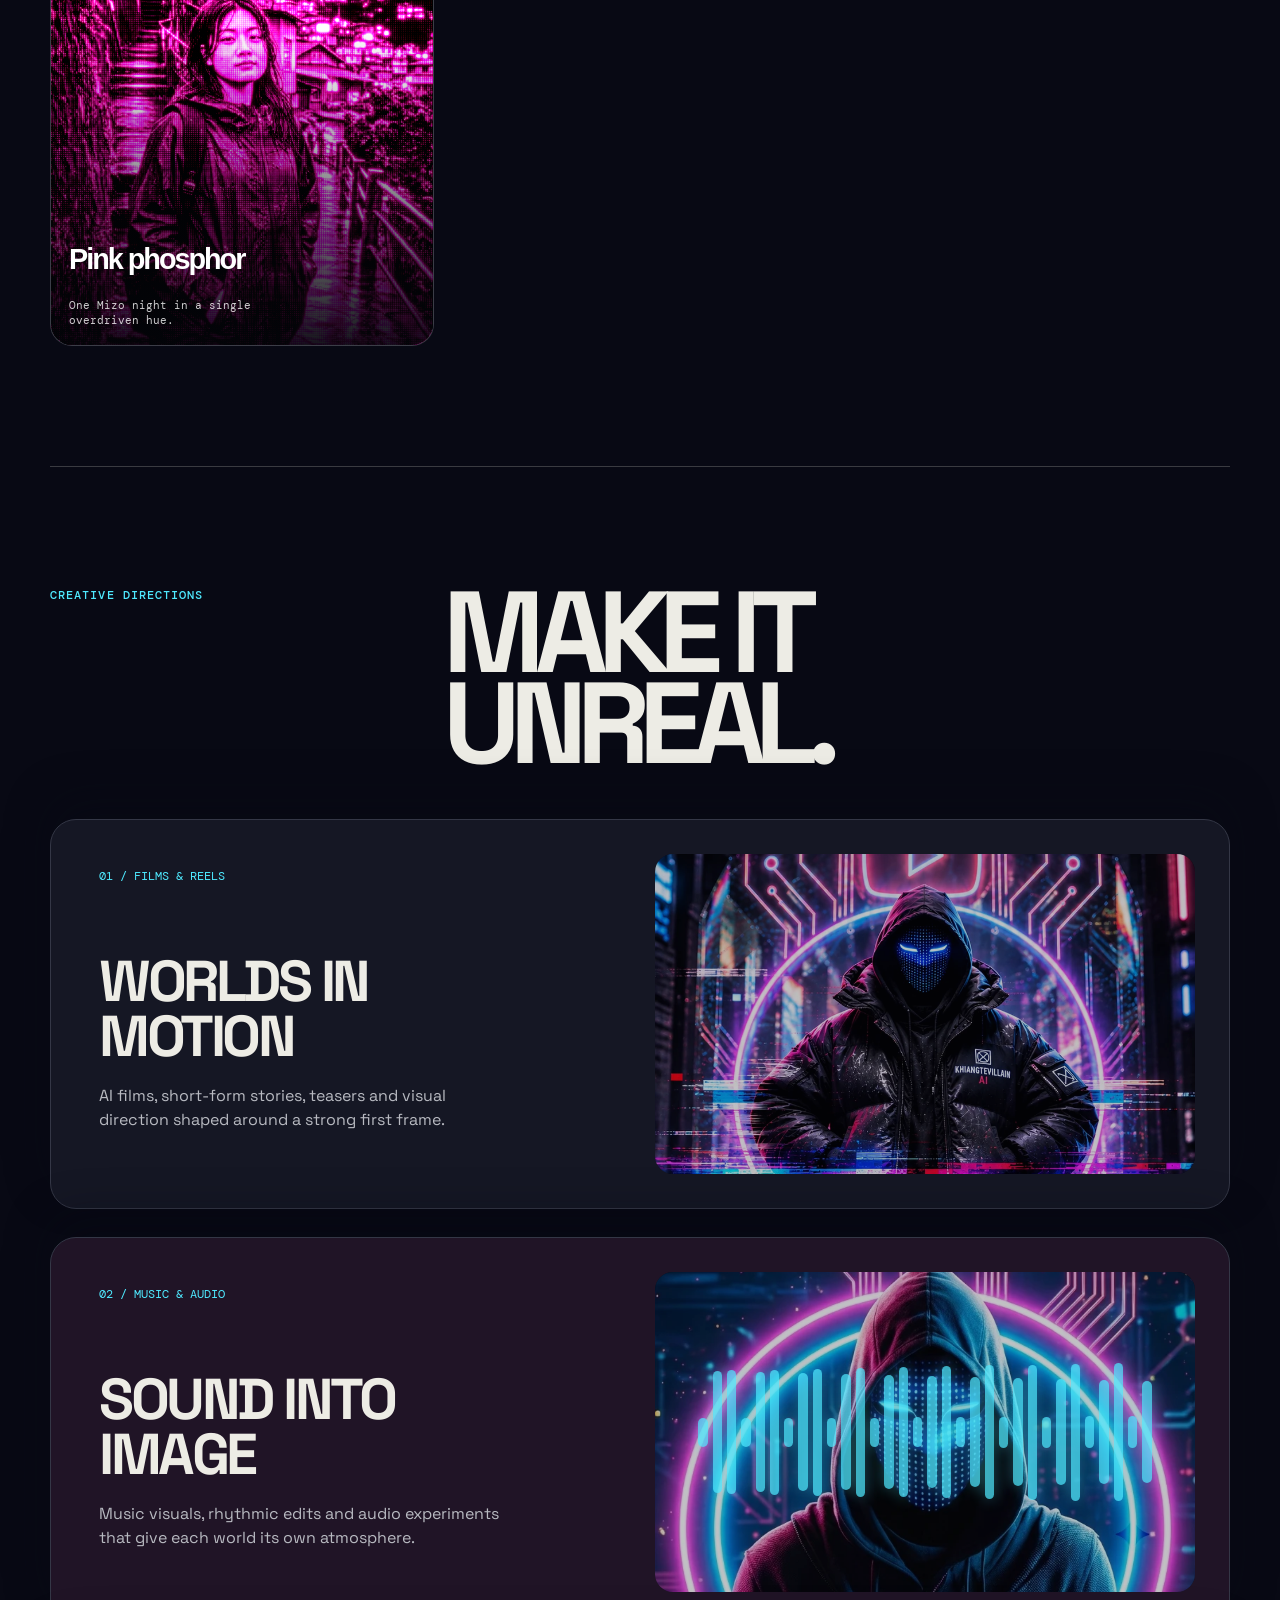
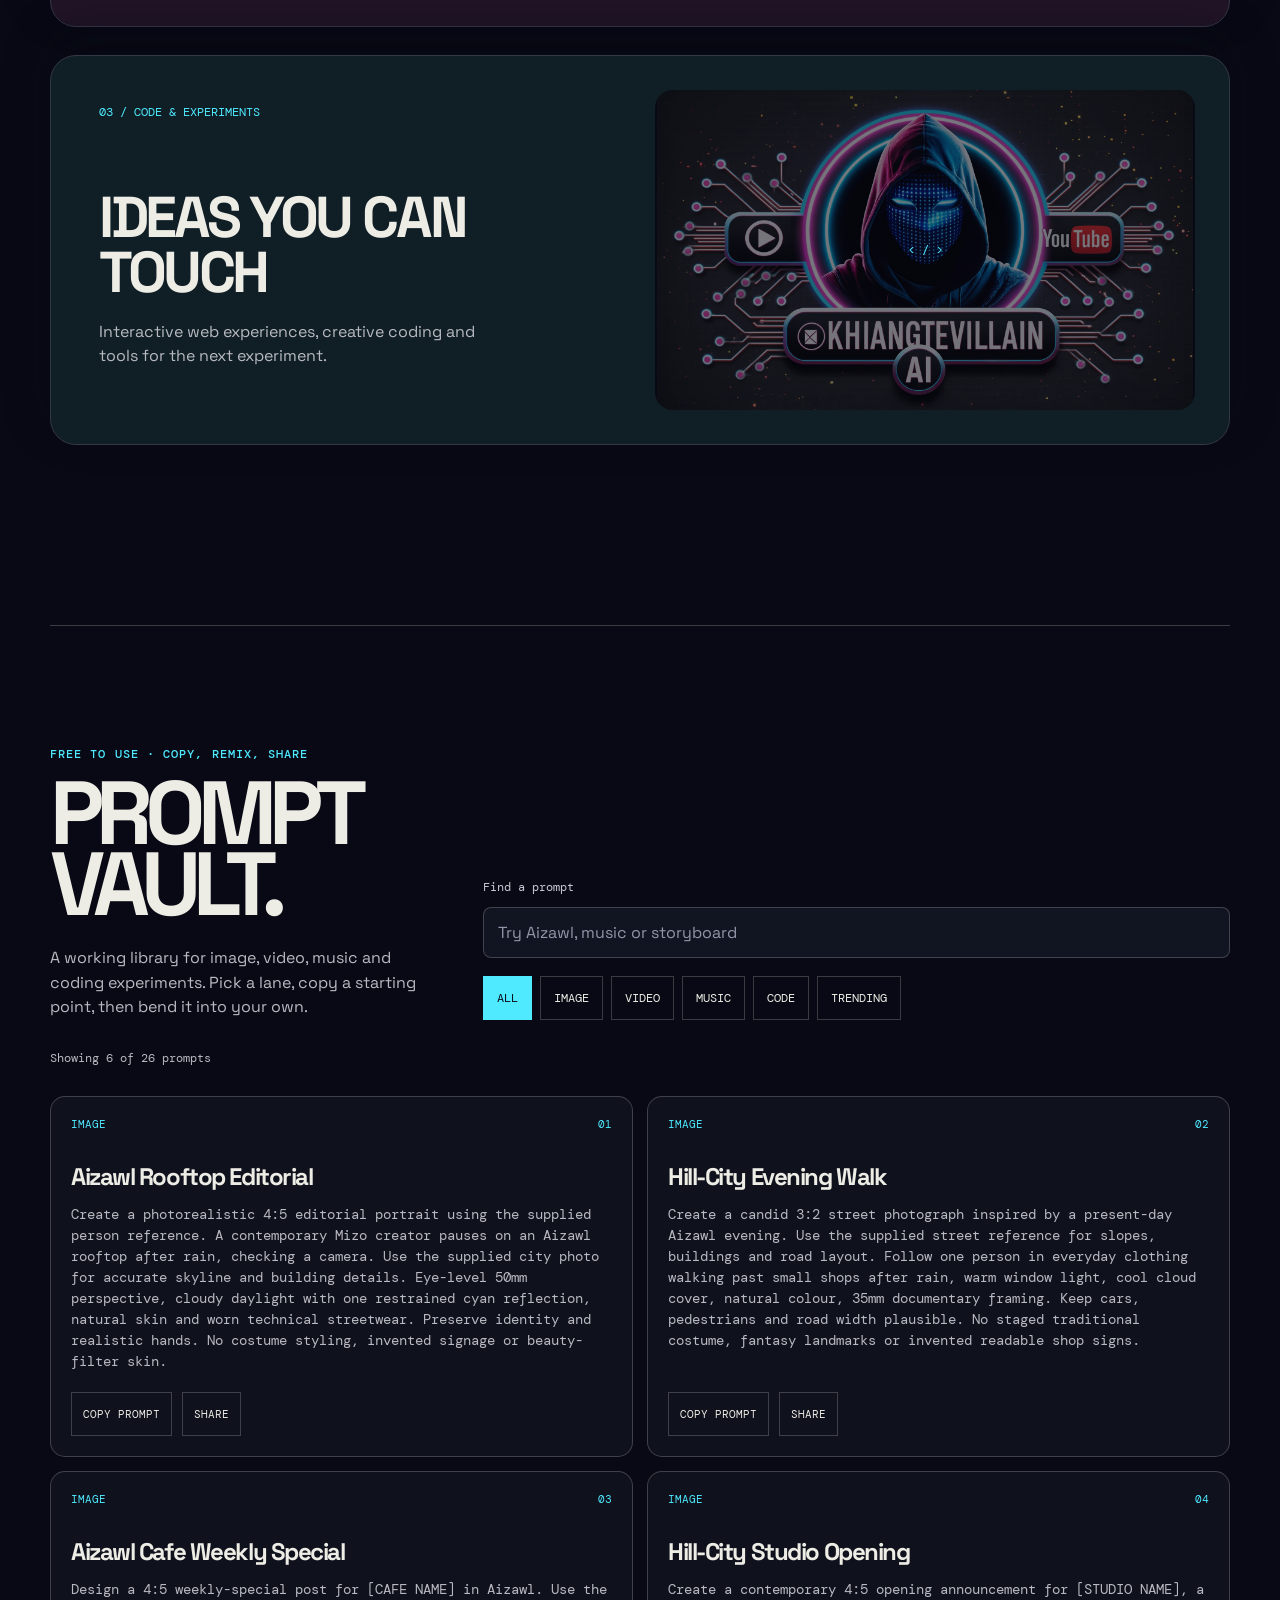
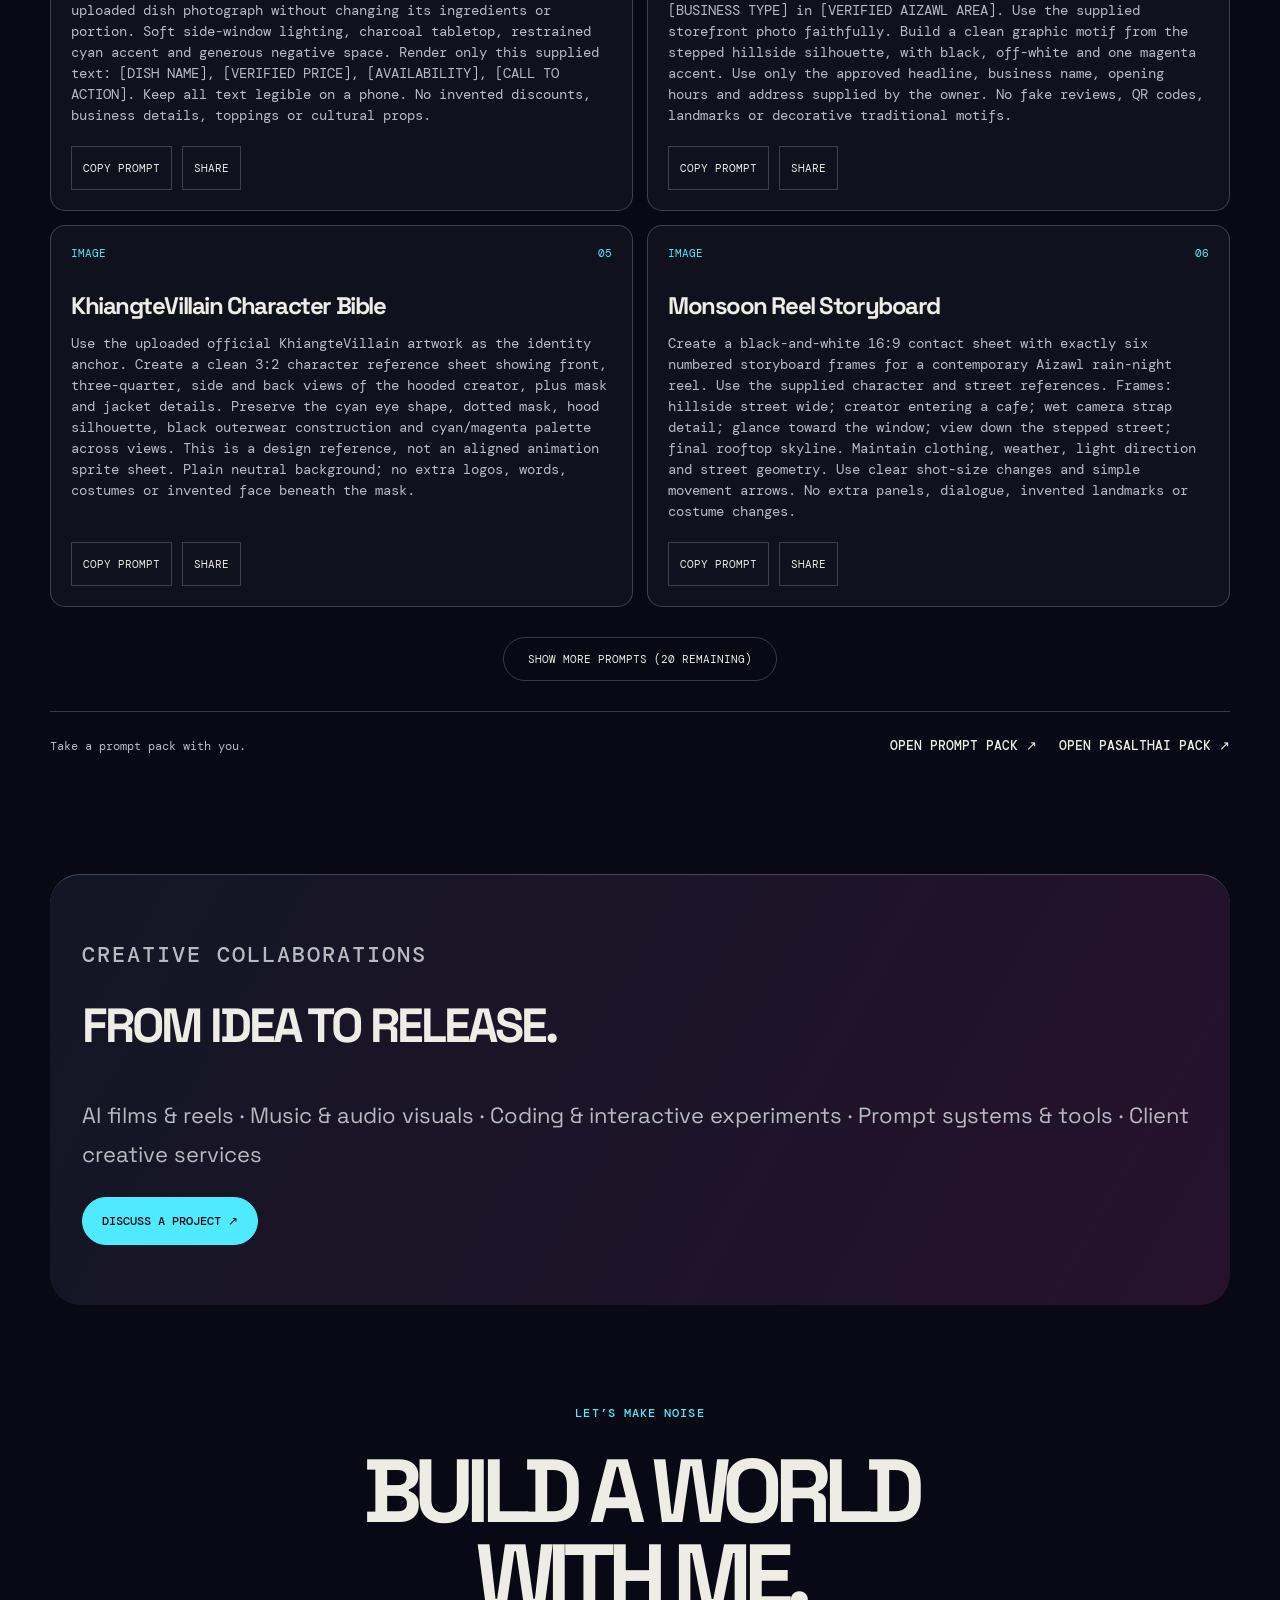
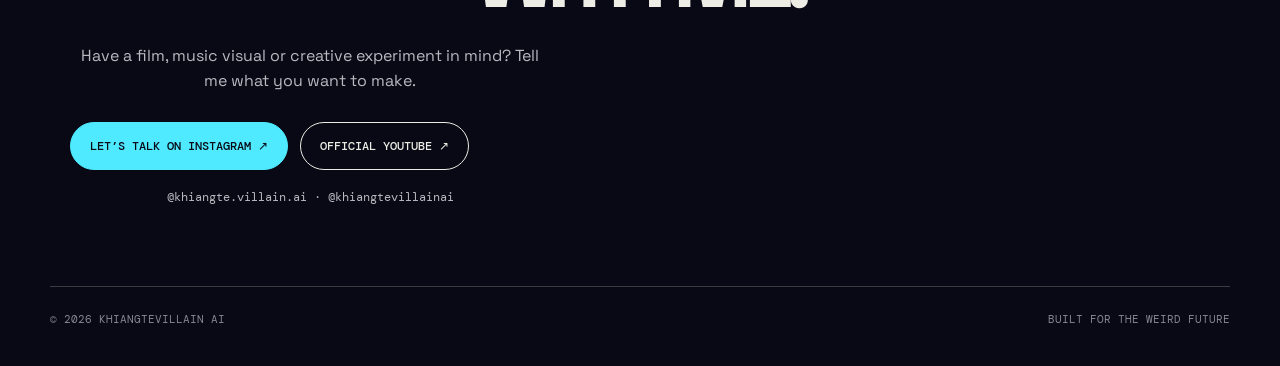
==== commit 55a26c81: "Add ASCII Christmas Drama source download and render guide" ====
--- a/index.html
+++ b/index.html
@@ -66,7 +66,7 @@
     <section class="wrap ccd-pack" id="python-code" aria-labelledby="python-code-title">
       <a class="ccd-pack-card" href="python-code/" aria-labelledby="python-code-title" aria-describedby="python-code-description">
         <img src="python-code/assets/python-visualizers.webp" width="1050" height="1010" loading="lazy" alt="Glowing lyric heart and an ASCII Christmas LiDAR scene from the Python visualizers">
-        <div class="ccd-pack-copy"><p class="eyebrow">Free Python code / from the Reels</p><h2 id="python-code-title">WATCH IT.<br><em>RUN IT.</em></h2><p id="python-code-description">Bring the visuals from Instagram and YouTube to your own screen. Download the lyric heart or Krismas LiDAR project with its matching audio, and press Run in VS Code.</p><span class="ccd-pack-meta">2 visualizers · Python source + setup · Free download</span><span class="button primary">Get the Python code ↗</span></div>
+        <div class="ccd-pack-copy"><p class="eyebrow">Free Python code / from the Reels</p><h2 id="python-code-title">WATCH IT.<br><em>RUN IT.</em></h2><p id="python-code-description">Bring the visuals from Instagram and YouTube to your own screen. Download the lyric heart or Krismas LiDAR project with its matching audio, and press Run in VS Code.</p><span class="ccd-pack-meta">3 projects · Python source + audio + setup · Free download</span><span class="button primary">Get the Python code ↗</span></div>
       </a>
     </section>
     <section class="wrap signal-looks" id="looks" aria-labelledby="looks-title">
